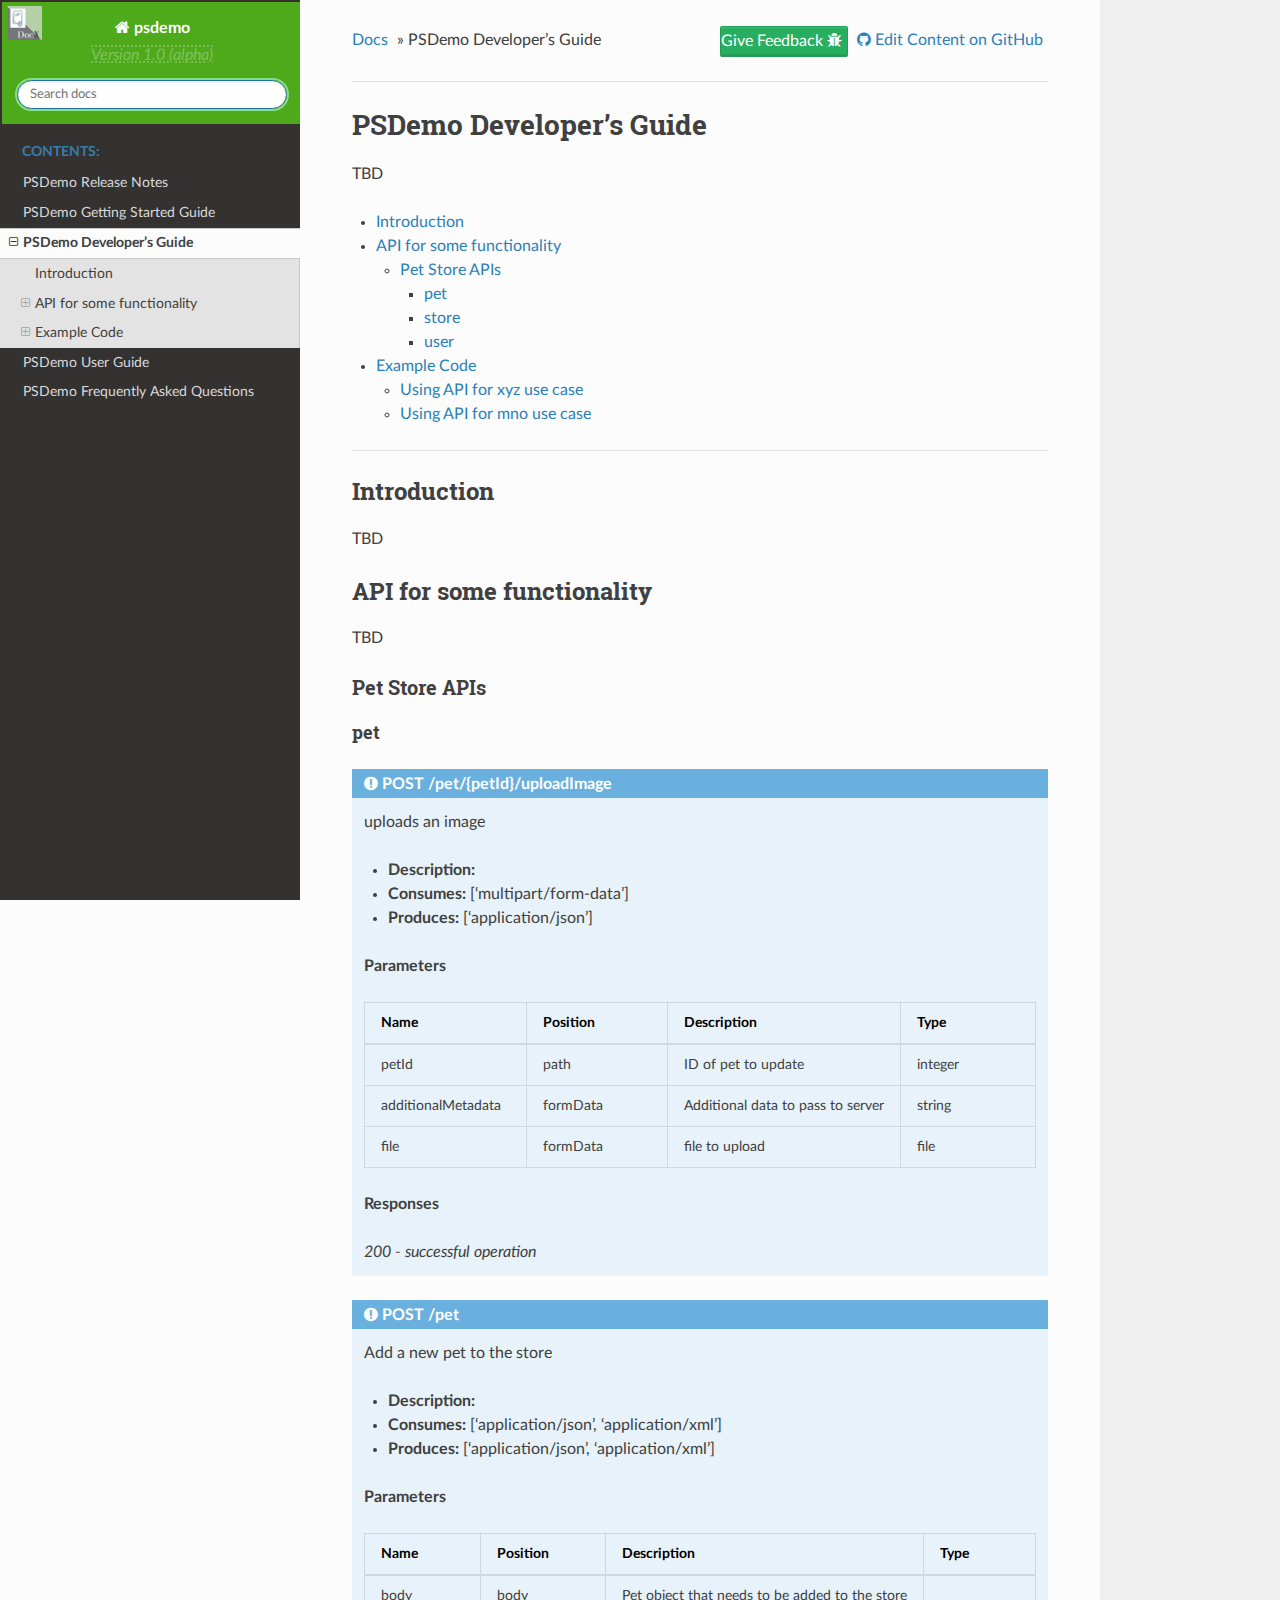
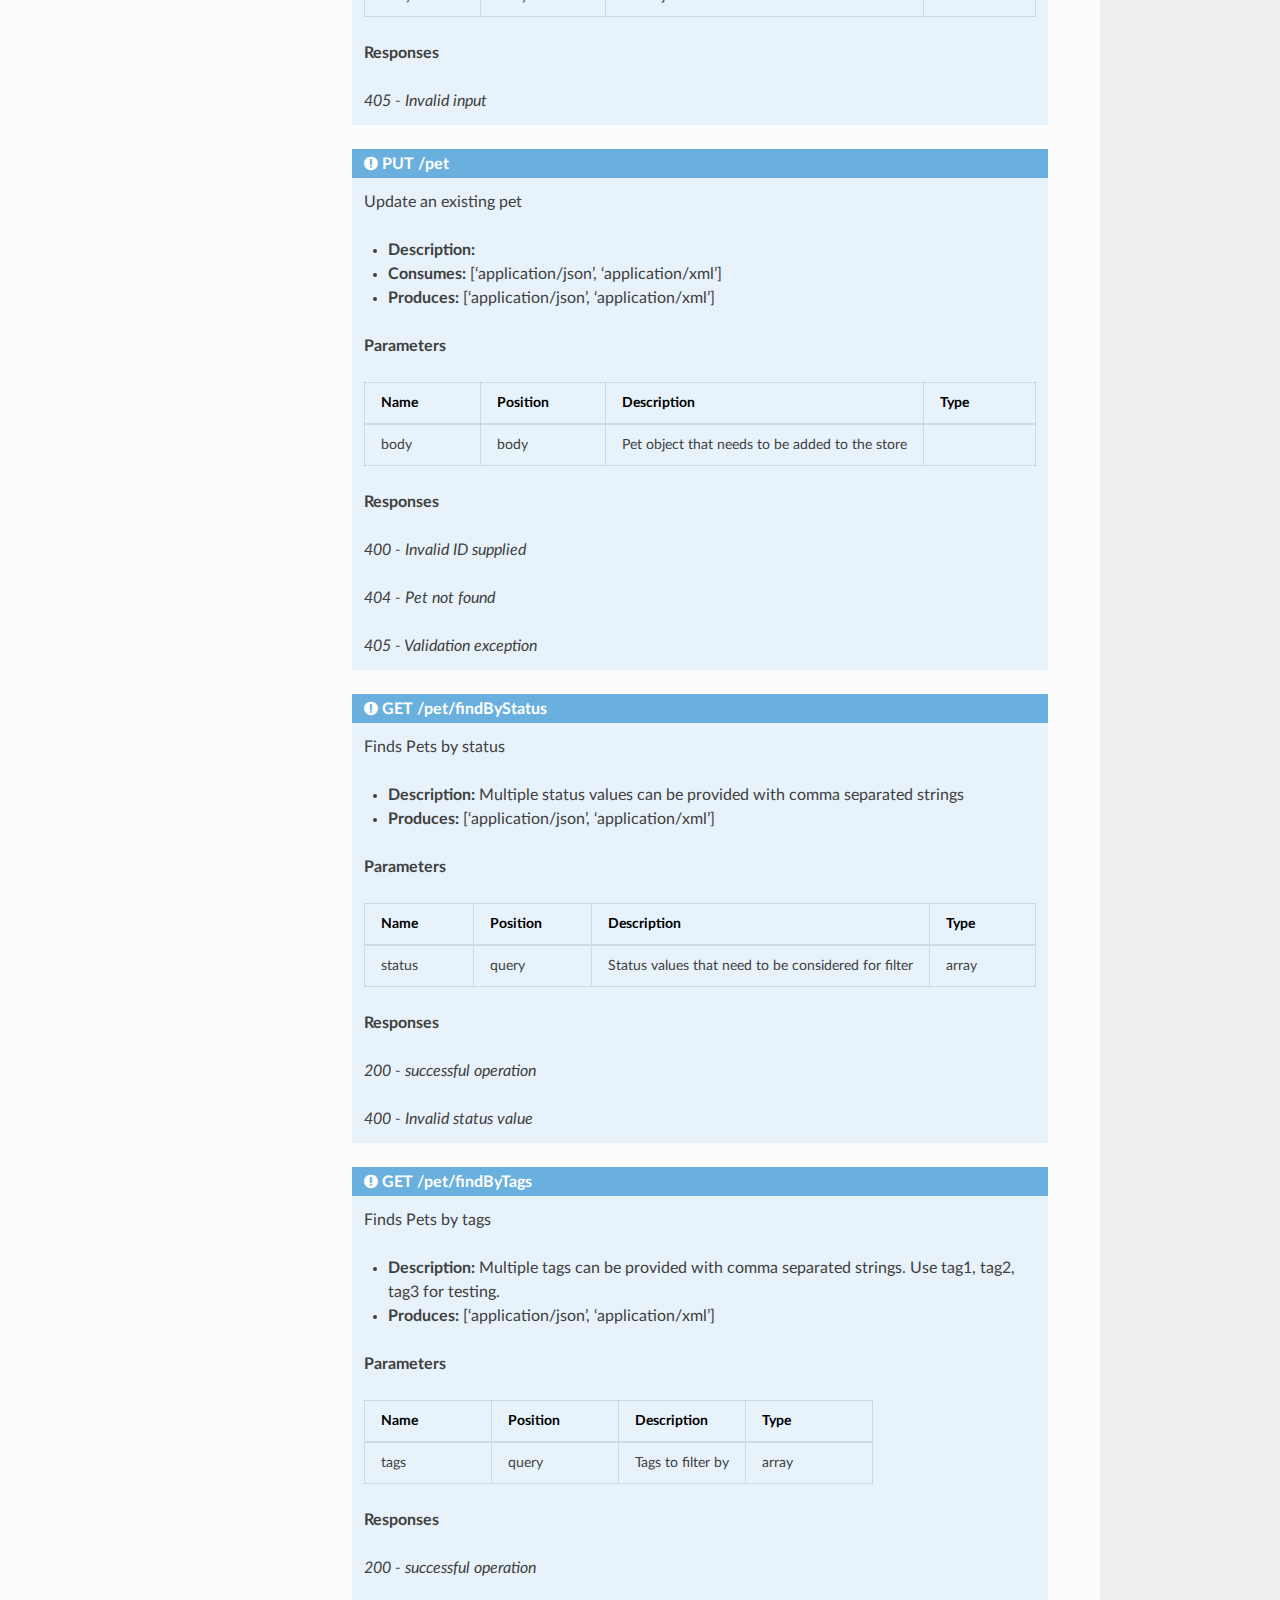
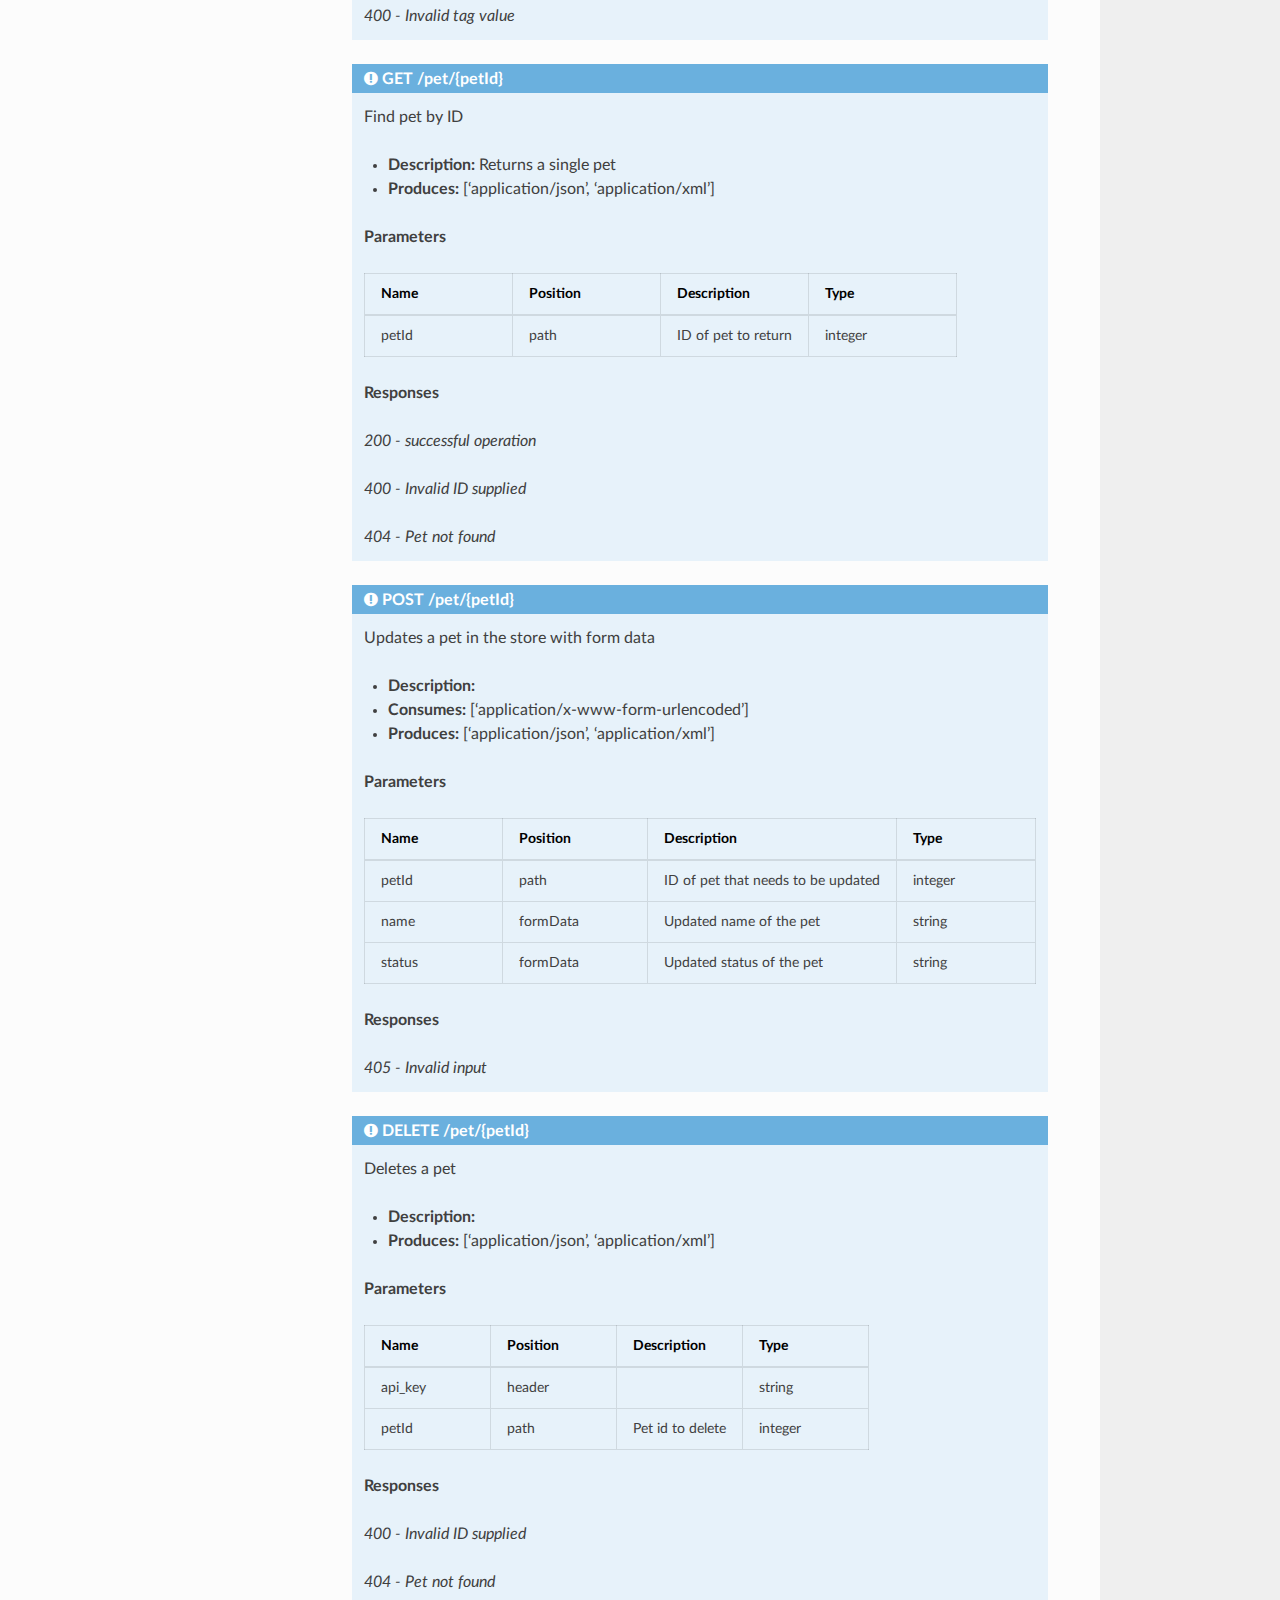
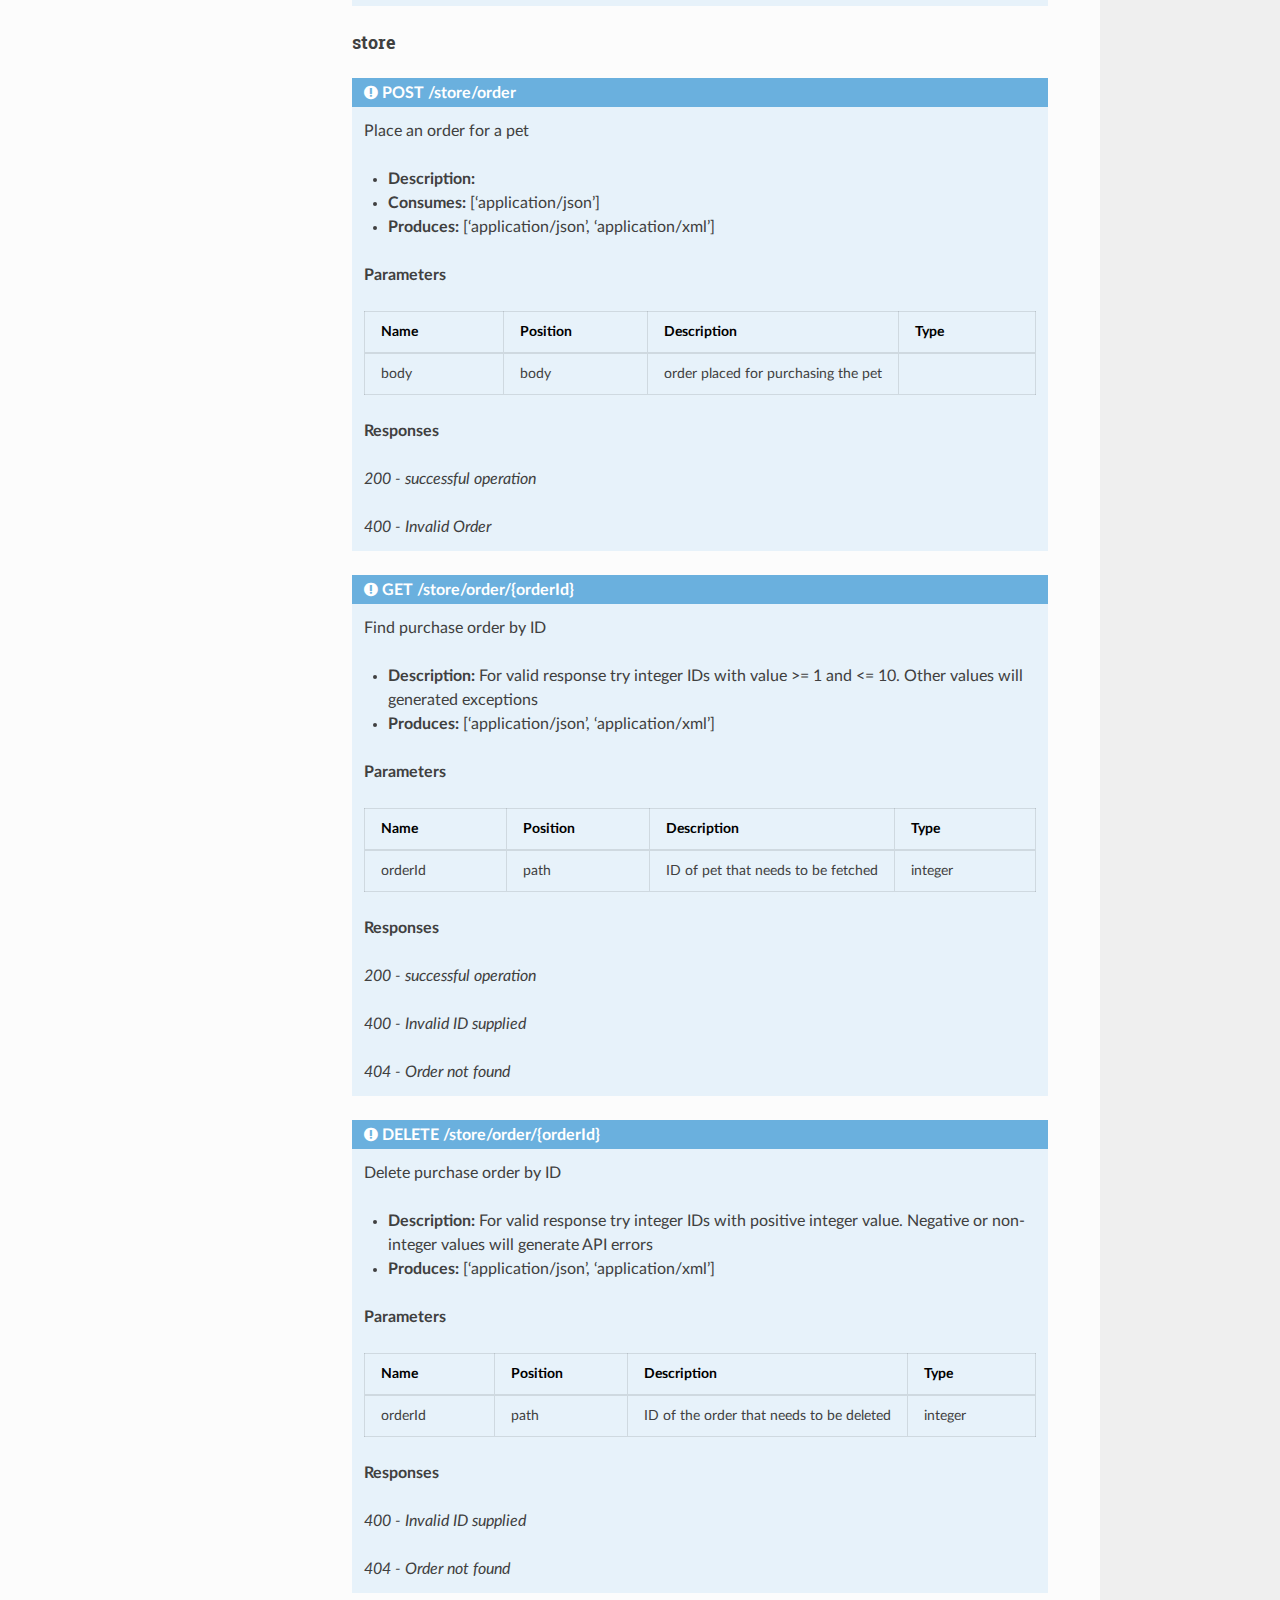
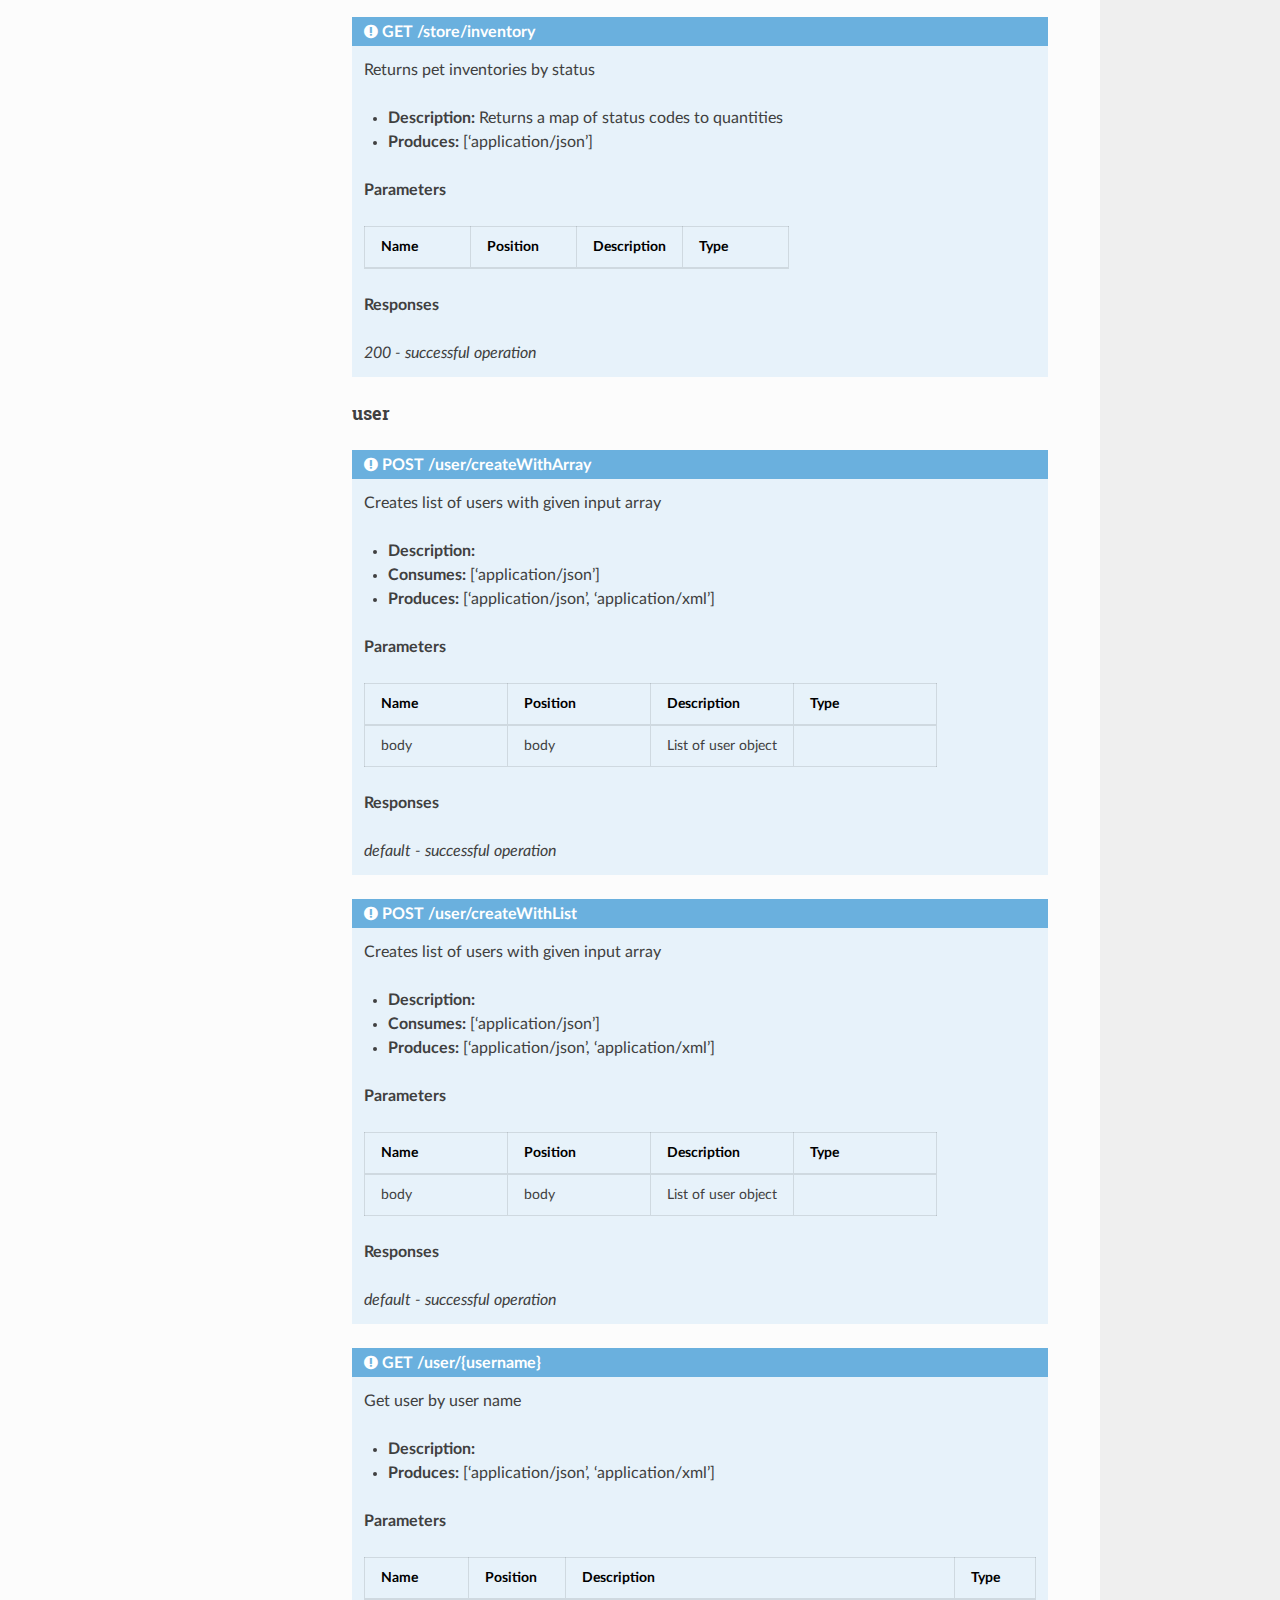
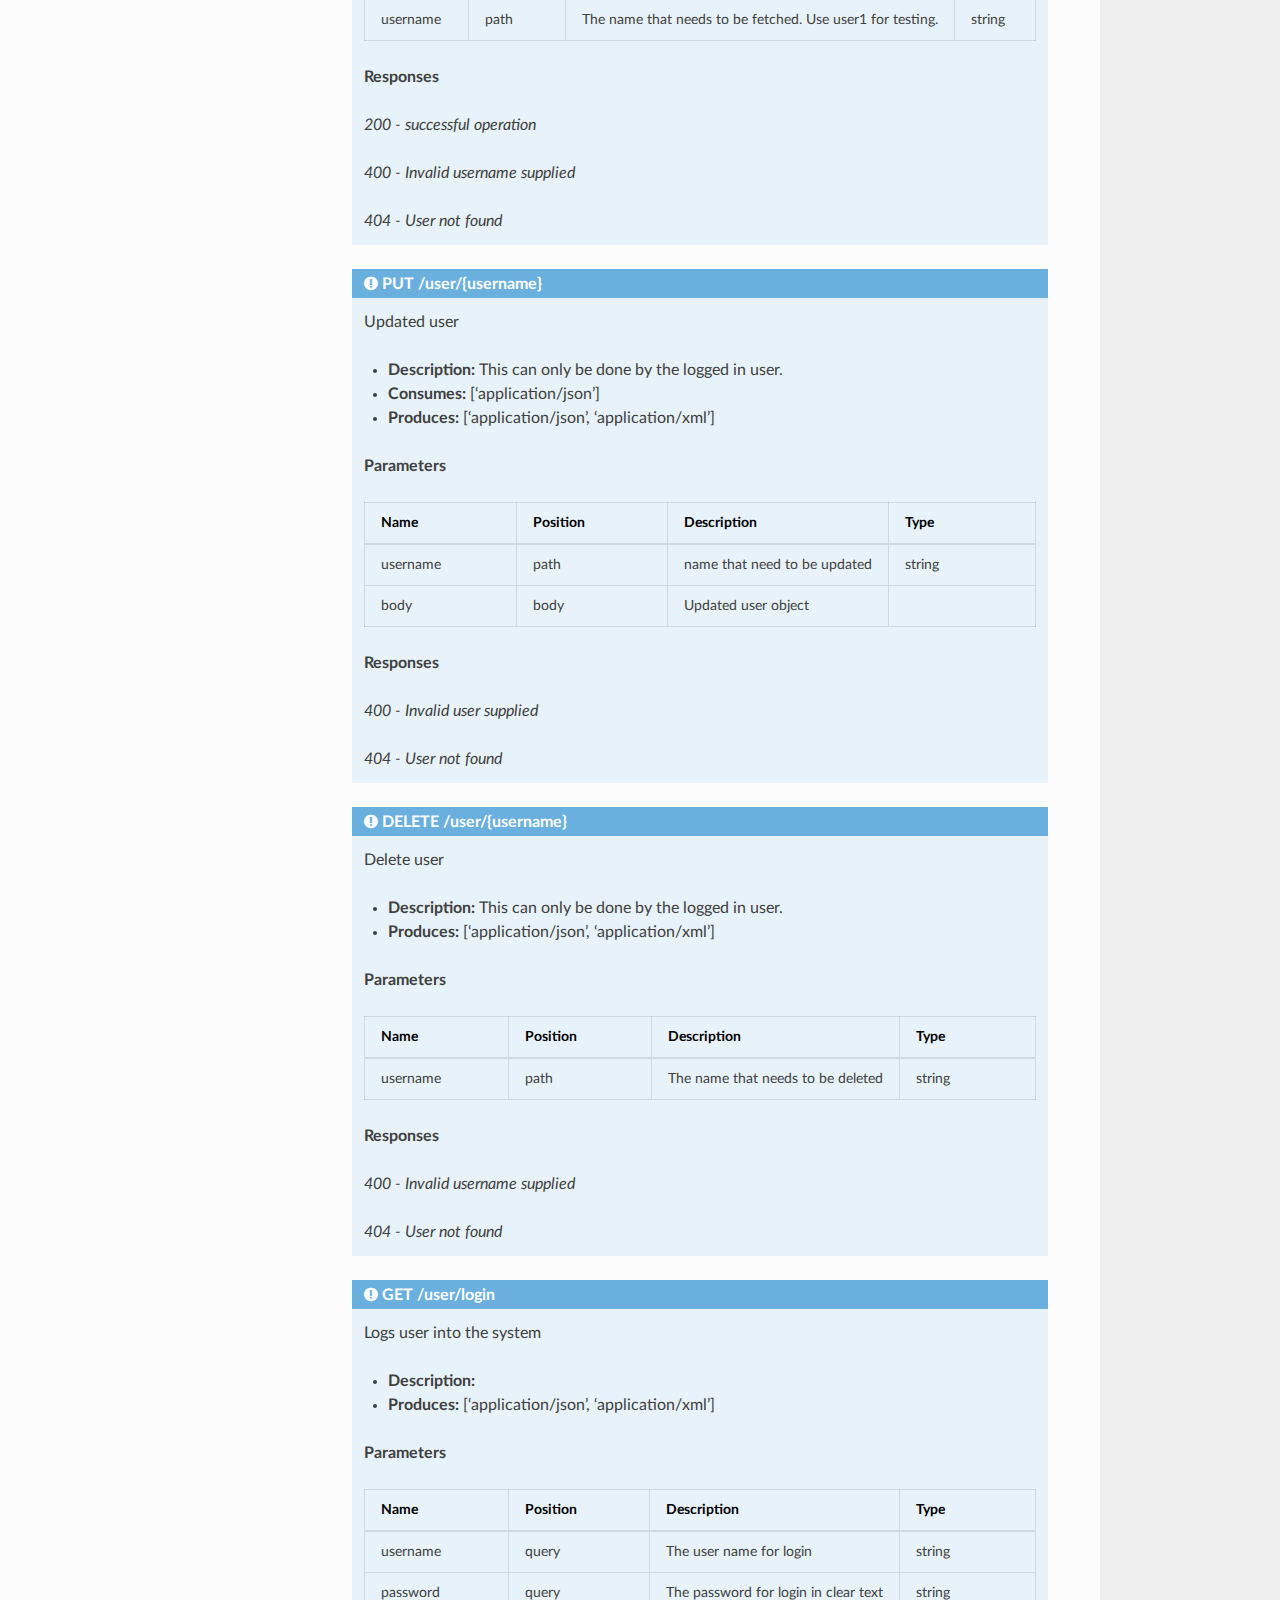
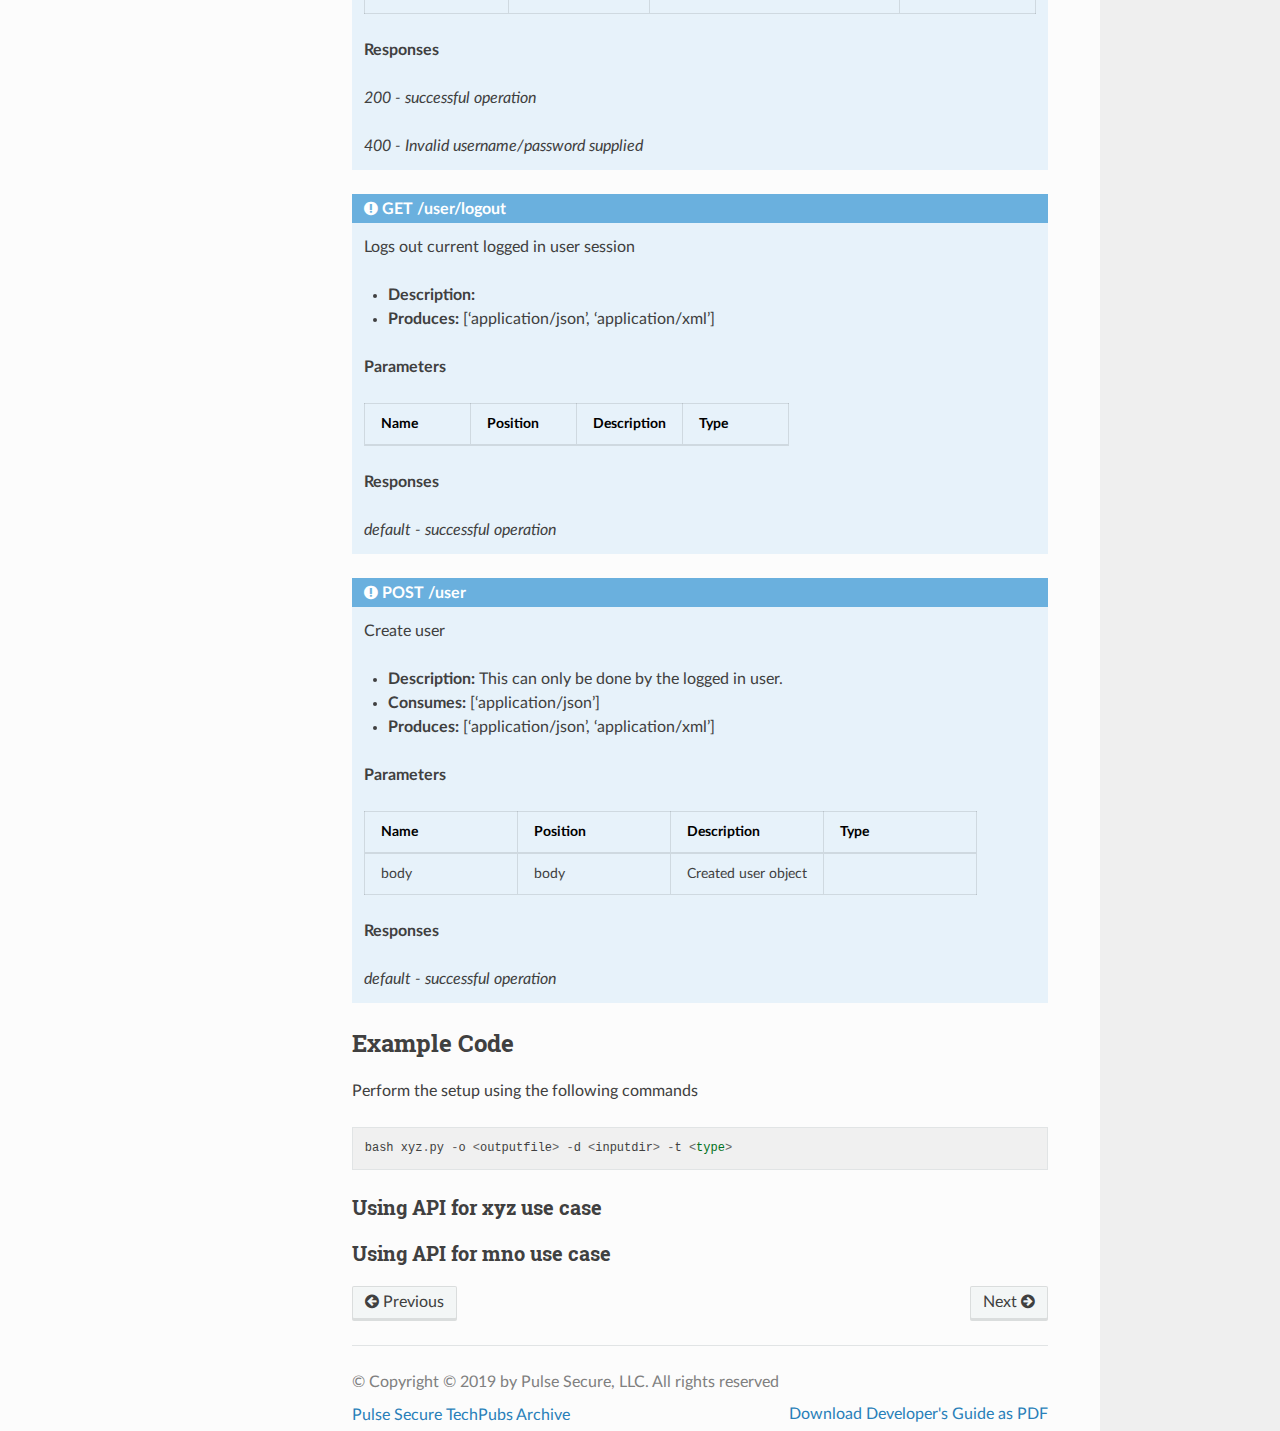
==== dev-guide.html @ 504070ee "Deploy shaloo/psdemo to github.com/shaloo/psdemo.git:gh-pages" ====
<!DOCTYPE html>
<!--[if IE 8]><html class="no-js lt-ie9" lang="en" > <![endif]-->
<!--[if gt IE 8]><!--> <html class="no-js" lang="en" > <!--<![endif]-->
<head>
  <meta charset="utf-8">
  
  <meta name="viewport" content="width=device-width, initial-scale=1.0">
  
  <title>PSDemo Developer’s Guide &mdash; psdemo (alpha) documentation</title>
  

  
  
  
  

  
  <script type="text/javascript" src="_static/js/modernizr.min.js"></script>
  
    
      <script type="text/javascript" id="documentation_options" data-url_root="./" src="_static/documentation_options.js"></script>
        <script type="text/javascript" src="_static/jquery.js"></script>
        <script type="text/javascript" src="_static/underscore.js"></script>
        <script type="text/javascript" src="_static/doctools.js"></script>
        <script type="text/javascript" src="_static/language_data.js"></script>
    
    <script type="text/javascript" src="_static/js/theme.js"></script>

    

  
  <link rel="stylesheet" href="_static/css/theme.css" type="text/css" />
  <link rel="stylesheet" href="_static/pygments.css" type="text/css" />
  <link rel="stylesheet" href="_static/theme_overrides.css" type="text/css" />
    <link rel="index" title="Index" href="genindex.html" />
    <link rel="search" title="Search" href="search.html" />
    <link rel="next" title="PSDemo User Guide" href="user-guide.html" />
    <link rel="prev" title="PSDemo Getting Started Guide" href="get-started.html" /> 
</head>

<body class="wy-body-for-nav">

   
  <div class="wy-grid-for-nav">
    
    <nav data-toggle="wy-nav-shift" class="wy-nav-side">
      <div class="wy-side-scroll">
        <div class="wy-side-nav-search" >
          

          
            <a href="index.html" class="icon icon-home"> psdemo
          

          
          </a>

          
            
            
              <div class="version">
                Version 1.0 (alpha)
              </div>
            
          

          
<div role="search">
  <form id="rtd-search-form" class="wy-form" action="search.html" method="get">
    <input type="text" name="q" placeholder="Search docs" />
    <input type="hidden" name="check_keywords" value="yes" />
    <input type="hidden" name="area" value="default" />
  </form>
</div>

          
        </div>

        <div class="wy-menu wy-menu-vertical" data-spy="affix" role="navigation" aria-label="main navigation">
          
            
            
              
            
            
              <p class="caption"><span class="caption-text">Contents:</span></p>
<ul class="current">
<li class="toctree-l1"><a class="reference internal" href="relnotes.html">PSDemo Release Notes</a></li>
<li class="toctree-l1"><a class="reference internal" href="get-started.html">PSDemo Getting Started Guide</a></li>
<li class="toctree-l1 current"><a class="current reference internal" href="#">PSDemo Developer’s Guide</a><ul>
<li class="toctree-l2"><a class="reference internal" href="#introduction">Introduction</a></li>
<li class="toctree-l2"><a class="reference internal" href="#api-for-some-functionality">API for some functionality</a><ul>
<li class="toctree-l3"><a class="reference internal" href="#pet-store-apis">Pet Store APIs</a><ul>
<li class="toctree-l4"><a class="reference internal" href="#pet">pet</a></li>
<li class="toctree-l4"><a class="reference internal" href="#store">store</a></li>
<li class="toctree-l4"><a class="reference internal" href="#user">user</a></li>
</ul>
</li>
</ul>
</li>
<li class="toctree-l2"><a class="reference internal" href="#example-code">Example Code</a><ul>
<li class="toctree-l3"><a class="reference internal" href="#using-api-for-xyz-use-case">Using API for xyz use case</a></li>
<li class="toctree-l3"><a class="reference internal" href="#using-api-for-mno-use-case">Using API for mno use case</a></li>
</ul>
</li>
</ul>
</li>
<li class="toctree-l1"><a class="reference internal" href="user-guide.html">PSDemo User Guide</a></li>
<li class="toctree-l1"><a class="reference internal" href="faq.html">PSDemo Frequently Asked Questions</a></li>
</ul>

            
          
        </div>
      </div>
    </nav>

    <section data-toggle="wy-nav-shift" class="wy-nav-content-wrap">

      
      <nav class="wy-nav-top" aria-label="top navigation">
        
          <i data-toggle="wy-nav-top" class="fa fa-bars"></i>
          <a href="index.html">psdemo</a>
        
      </nav>


      <div class="wy-nav-content">
        
        <div class="rst-content">
        
          















<div role="navigation" aria-label="breadcrumbs navigation">

  <ul class="wy-breadcrumbs">
    
      <li><a href="index.html">Docs</a> &raquo;</li>
        
      <li>PSDemo Developer’s Guide</li>
    
    
      <li class="wy-breadcrumbs-aside">
        
            
                 <a href="https://github.com/shaloo/psdemo/issues/new?title=Feedback%20on%20PSDemo Developer’s Guide&body=**Page:**%20dev-guide.html%0A%0A**Feedback:**" class="btn btn-sm btn-dark"> Give Feedback <span class="fa fa-bug"></span></a> 
            
            
                  <a href="https://github.com/shaloo/psdemo/tree/master/docs/source/dev-guide.rst"dev-guide.rst" class="fa fa-github"> Edit Content on GitHub</a>
            
        
        
      <li class="wy-breadcrumbs-aside">
        
            
        
      </li>
    
      </li>

  </ul>

  
  <hr/>
</div>
          <div role="main" class="document" itemscope="itemscope" itemtype="http://schema.org/Article">
           <div itemprop="articleBody">
            
  <div class="section" id="product-name-developer-s-guide">
<span id="doc-dev-guide"></span><h1>PSDemo Developer’s Guide<a class="headerlink" href="#product-name-developer-s-guide" title="Permalink to this headline">¶</a></h1>
<p>TBD</p>
<div class="contents local topic" id="contents">
<ul class="simple">
<li><a class="reference internal" href="#introduction" id="id1">Introduction</a></li>
<li><a class="reference internal" href="#api-for-some-functionality" id="id2">API for some functionality</a><ul>
<li><a class="reference internal" href="#pet-store-apis" id="id3">Pet Store APIs</a><ul>
<li><a class="reference internal" href="#pet" id="id4">pet</a></li>
<li><a class="reference internal" href="#store" id="id5">store</a></li>
<li><a class="reference internal" href="#user" id="id6">user</a></li>
</ul>
</li>
</ul>
</li>
<li><a class="reference internal" href="#example-code" id="id7">Example Code</a><ul>
<li><a class="reference internal" href="#using-api-for-xyz-use-case" id="id8">Using API for xyz use case</a></li>
<li><a class="reference internal" href="#using-api-for-mno-use-case" id="id9">Using API for mno use case</a></li>
</ul>
</li>
</ul>
</div>
<hr class="docutils" />
<div class="section" id="introduction">
<h2><a class="toc-backref" href="#id1">Introduction</a><a class="headerlink" href="#introduction" title="Permalink to this headline">¶</a></h2>
<p>TBD</p>
</div>
<div class="section" id="api-for-some-functionality">
<h2><a class="toc-backref" href="#id2">API for some functionality</a><a class="headerlink" href="#api-for-some-functionality" title="Permalink to this headline">¶</a></h2>
<p>TBD</p>
<div class="section" id="pet-store-apis">
<h3><a class="toc-backref" href="#id3">Pet Store APIs</a><a class="headerlink" href="#pet-store-apis" title="Permalink to this headline">¶</a></h3>
<div class="section" id="pet">
<h4><a class="toc-backref" href="#id4">pet</a><a class="headerlink" href="#pet" title="Permalink to this headline">¶</a></h4>
<div class="admonition">
<p class="first admonition-title">POST /pet/{petId}/uploadImage</p>
<p>uploads an image<ul class="simple">
<li><strong>Description: 
</strong></li>
<li><strong>Consumes: 
</strong>[‘multipart/form-data’]</li>
<li><strong>Produces: 
</strong>[‘application/json’]</li>
</ul>
</p>
<p><strong>Parameters</strong></p>
<table border="1" class="docutils">
<colgroup>
<col width="25%" />
<col width="25%" />
<col width="25%" />
<col width="25%" />
</colgroup>
<thead valign="bottom">
<tr class="row-odd"><th class="head">Name</th>
<th class="head">Position</th>
<th class="head">Description</th>
<th class="head">Type</th>
</tr>
</thead>
<tbody valign="top">
<tr class="row-even"><td>petId</td>
<td>path</td>
<td>ID of pet to update</td>
<td>integer</td>
</tr>
<tr class="row-odd"><td>additionalMetadata</td>
<td>formData</td>
<td>Additional data to pass to server</td>
<td>string</td>
</tr>
<tr class="row-even"><td>file</td>
<td>formData</td>
<td>file to upload</td>
<td>file</td>
</tr>
</tbody>
</table>
<p><strong>Responses</strong></p>
<p class="last"><em>200 - successful operation</em></p>
</div>
<div class="admonition">
<p class="first admonition-title">POST /pet</p>
<p>Add a new pet to the store<ul class="simple">
<li><strong>Description: 
</strong></li>
<li><strong>Consumes: 
</strong>[‘application/json’, ‘application/xml’]</li>
<li><strong>Produces: 
</strong>[‘application/json’, ‘application/xml’]</li>
</ul>
</p>
<p><strong>Parameters</strong></p>
<table border="1" class="docutils">
<colgroup>
<col width="25%" />
<col width="25%" />
<col width="25%" />
<col width="25%" />
</colgroup>
<thead valign="bottom">
<tr class="row-odd"><th class="head">Name</th>
<th class="head">Position</th>
<th class="head">Description</th>
<th class="head">Type</th>
</tr>
</thead>
<tbody valign="top">
<tr class="row-even"><td>body</td>
<td>body</td>
<td>Pet object that needs to be added to the store</td>
<td></td>
</tr>
</tbody>
</table>
<p><strong>Responses</strong></p>
<p class="last"><em>405 - Invalid input</em></p>
</div>
<div class="admonition">
<p class="first admonition-title">PUT /pet</p>
<p>Update an existing pet<ul class="simple">
<li><strong>Description: 
</strong></li>
<li><strong>Consumes: 
</strong>[‘application/json’, ‘application/xml’]</li>
<li><strong>Produces: 
</strong>[‘application/json’, ‘application/xml’]</li>
</ul>
</p>
<p><strong>Parameters</strong></p>
<table border="1" class="docutils">
<colgroup>
<col width="25%" />
<col width="25%" />
<col width="25%" />
<col width="25%" />
</colgroup>
<thead valign="bottom">
<tr class="row-odd"><th class="head">Name</th>
<th class="head">Position</th>
<th class="head">Description</th>
<th class="head">Type</th>
</tr>
</thead>
<tbody valign="top">
<tr class="row-even"><td>body</td>
<td>body</td>
<td>Pet object that needs to be added to the store</td>
<td></td>
</tr>
</tbody>
</table>
<p><strong>Responses</strong></p>
<p><em>400 - Invalid ID supplied</em></p>
<p><em>404 - Pet not found</em></p>
<p class="last"><em>405 - Validation exception</em></p>
</div>
<div class="admonition">
<p class="first admonition-title">GET /pet/findByStatus</p>
<p>Finds Pets by status<ul class="simple">
<li><strong>Description: 
</strong>Multiple status values can be provided with comma separated strings</li>
<li><strong>Produces: 
</strong>[‘application/json’, ‘application/xml’]</li>
</ul>
</p>
<p><strong>Parameters</strong></p>
<table border="1" class="docutils">
<colgroup>
<col width="25%" />
<col width="25%" />
<col width="25%" />
<col width="25%" />
</colgroup>
<thead valign="bottom">
<tr class="row-odd"><th class="head">Name</th>
<th class="head">Position</th>
<th class="head">Description</th>
<th class="head">Type</th>
</tr>
</thead>
<tbody valign="top">
<tr class="row-even"><td>status</td>
<td>query</td>
<td>Status values that need to be considered for filter</td>
<td>array</td>
</tr>
</tbody>
</table>
<p><strong>Responses</strong></p>
<p><em>200 - successful operation</em></p>
<p class="last"><em>400 - Invalid status value</em></p>
</div>
<div class="admonition">
<p class="first admonition-title">GET /pet/findByTags</p>
<p>Finds Pets by tags<ul class="simple">
<li><strong>Description: 
</strong>Multiple tags can be provided with comma separated strings. Use tag1, tag2, tag3 for testing.</li>
<li><strong>Produces: 
</strong>[‘application/json’, ‘application/xml’]</li>
</ul>
</p>
<p><strong>Parameters</strong></p>
<table border="1" class="docutils">
<colgroup>
<col width="25%" />
<col width="25%" />
<col width="25%" />
<col width="25%" />
</colgroup>
<thead valign="bottom">
<tr class="row-odd"><th class="head">Name</th>
<th class="head">Position</th>
<th class="head">Description</th>
<th class="head">Type</th>
</tr>
</thead>
<tbody valign="top">
<tr class="row-even"><td>tags</td>
<td>query</td>
<td>Tags to filter by</td>
<td>array</td>
</tr>
</tbody>
</table>
<p><strong>Responses</strong></p>
<p><em>200 - successful operation</em></p>
<p class="last"><em>400 - Invalid tag value</em></p>
</div>
<div class="admonition">
<p class="first admonition-title">GET /pet/{petId}</p>
<p>Find pet by ID<ul class="simple">
<li><strong>Description: 
</strong>Returns a single pet</li>
<li><strong>Produces: 
</strong>[‘application/json’, ‘application/xml’]</li>
</ul>
</p>
<p><strong>Parameters</strong></p>
<table border="1" class="docutils">
<colgroup>
<col width="25%" />
<col width="25%" />
<col width="25%" />
<col width="25%" />
</colgroup>
<thead valign="bottom">
<tr class="row-odd"><th class="head">Name</th>
<th class="head">Position</th>
<th class="head">Description</th>
<th class="head">Type</th>
</tr>
</thead>
<tbody valign="top">
<tr class="row-even"><td>petId</td>
<td>path</td>
<td>ID of pet to return</td>
<td>integer</td>
</tr>
</tbody>
</table>
<p><strong>Responses</strong></p>
<p><em>200 - successful operation</em></p>
<p><em>400 - Invalid ID supplied</em></p>
<p class="last"><em>404 - Pet not found</em></p>
</div>
<div class="admonition">
<p class="first admonition-title">POST /pet/{petId}</p>
<p>Updates a pet in the store with form data<ul class="simple">
<li><strong>Description: 
</strong></li>
<li><strong>Consumes: 
</strong>[‘application/x-www-form-urlencoded’]</li>
<li><strong>Produces: 
</strong>[‘application/json’, ‘application/xml’]</li>
</ul>
</p>
<p><strong>Parameters</strong></p>
<table border="1" class="docutils">
<colgroup>
<col width="25%" />
<col width="25%" />
<col width="25%" />
<col width="25%" />
</colgroup>
<thead valign="bottom">
<tr class="row-odd"><th class="head">Name</th>
<th class="head">Position</th>
<th class="head">Description</th>
<th class="head">Type</th>
</tr>
</thead>
<tbody valign="top">
<tr class="row-even"><td>petId</td>
<td>path</td>
<td>ID of pet that needs to be updated</td>
<td>integer</td>
</tr>
<tr class="row-odd"><td>name</td>
<td>formData</td>
<td>Updated name of the pet</td>
<td>string</td>
</tr>
<tr class="row-even"><td>status</td>
<td>formData</td>
<td>Updated status of the pet</td>
<td>string</td>
</tr>
</tbody>
</table>
<p><strong>Responses</strong></p>
<p class="last"><em>405 - Invalid input</em></p>
</div>
<div class="admonition">
<p class="first admonition-title">DELETE /pet/{petId}</p>
<p>Deletes a pet<ul class="simple">
<li><strong>Description: 
</strong></li>
<li><strong>Produces: 
</strong>[‘application/json’, ‘application/xml’]</li>
</ul>
</p>
<p><strong>Parameters</strong></p>
<table border="1" class="docutils">
<colgroup>
<col width="25%" />
<col width="25%" />
<col width="25%" />
<col width="25%" />
</colgroup>
<thead valign="bottom">
<tr class="row-odd"><th class="head">Name</th>
<th class="head">Position</th>
<th class="head">Description</th>
<th class="head">Type</th>
</tr>
</thead>
<tbody valign="top">
<tr class="row-even"><td>api_key</td>
<td>header</td>
<td></td>
<td>string</td>
</tr>
<tr class="row-odd"><td>petId</td>
<td>path</td>
<td>Pet id to delete</td>
<td>integer</td>
</tr>
</tbody>
</table>
<p><strong>Responses</strong></p>
<p><em>400 - Invalid ID supplied</em></p>
<p class="last"><em>404 - Pet not found</em></p>
</div>
</div>
<div class="section" id="store">
<h4><a class="toc-backref" href="#id5">store</a><a class="headerlink" href="#store" title="Permalink to this headline">¶</a></h4>
<div class="admonition">
<p class="first admonition-title">POST /store/order</p>
<p>Place an order for a pet<ul class="simple">
<li><strong>Description: 
</strong></li>
<li><strong>Consumes: 
</strong>[‘application/json’]</li>
<li><strong>Produces: 
</strong>[‘application/json’, ‘application/xml’]</li>
</ul>
</p>
<p><strong>Parameters</strong></p>
<table border="1" class="docutils">
<colgroup>
<col width="25%" />
<col width="25%" />
<col width="25%" />
<col width="25%" />
</colgroup>
<thead valign="bottom">
<tr class="row-odd"><th class="head">Name</th>
<th class="head">Position</th>
<th class="head">Description</th>
<th class="head">Type</th>
</tr>
</thead>
<tbody valign="top">
<tr class="row-even"><td>body</td>
<td>body</td>
<td>order placed for purchasing the pet</td>
<td></td>
</tr>
</tbody>
</table>
<p><strong>Responses</strong></p>
<p><em>200 - successful operation</em></p>
<p class="last"><em>400 - Invalid Order</em></p>
</div>
<div class="admonition">
<p class="first admonition-title">GET /store/order/{orderId}</p>
<p>Find purchase order by ID<ul class="simple">
<li><strong>Description: 
</strong>For valid response try integer IDs with value &gt;= 1 and &lt;= 10. Other values will generated exceptions</li>
<li><strong>Produces: 
</strong>[‘application/json’, ‘application/xml’]</li>
</ul>
</p>
<p><strong>Parameters</strong></p>
<table border="1" class="docutils">
<colgroup>
<col width="25%" />
<col width="25%" />
<col width="25%" />
<col width="25%" />
</colgroup>
<thead valign="bottom">
<tr class="row-odd"><th class="head">Name</th>
<th class="head">Position</th>
<th class="head">Description</th>
<th class="head">Type</th>
</tr>
</thead>
<tbody valign="top">
<tr class="row-even"><td>orderId</td>
<td>path</td>
<td>ID of pet that needs to be fetched</td>
<td>integer</td>
</tr>
</tbody>
</table>
<p><strong>Responses</strong></p>
<p><em>200 - successful operation</em></p>
<p><em>400 - Invalid ID supplied</em></p>
<p class="last"><em>404 - Order not found</em></p>
</div>
<div class="admonition">
<p class="first admonition-title">DELETE /store/order/{orderId}</p>
<p>Delete purchase order by ID<ul class="simple">
<li><strong>Description: 
</strong>For valid response try integer IDs with positive integer value. Negative or non-integer values will generate API errors</li>
<li><strong>Produces: 
</strong>[‘application/json’, ‘application/xml’]</li>
</ul>
</p>
<p><strong>Parameters</strong></p>
<table border="1" class="docutils">
<colgroup>
<col width="25%" />
<col width="25%" />
<col width="25%" />
<col width="25%" />
</colgroup>
<thead valign="bottom">
<tr class="row-odd"><th class="head">Name</th>
<th class="head">Position</th>
<th class="head">Description</th>
<th class="head">Type</th>
</tr>
</thead>
<tbody valign="top">
<tr class="row-even"><td>orderId</td>
<td>path</td>
<td>ID of the order that needs to be deleted</td>
<td>integer</td>
</tr>
</tbody>
</table>
<p><strong>Responses</strong></p>
<p><em>400 - Invalid ID supplied</em></p>
<p class="last"><em>404 - Order not found</em></p>
</div>
<div class="admonition">
<p class="first admonition-title">GET /store/inventory</p>
<p>Returns pet inventories by status<ul class="simple">
<li><strong>Description: 
</strong>Returns a map of status codes to quantities</li>
<li><strong>Produces: 
</strong>[‘application/json’]</li>
</ul>
</p>
<p><strong>Parameters</strong></p>
<table border="1" class="docutils">
<colgroup>
<col width="25%" />
<col width="25%" />
<col width="25%" />
<col width="25%" />
</colgroup>
<thead valign="bottom">
<tr class="row-odd"><th class="head">Name</th>
<th class="head">Position</th>
<th class="head">Description</th>
<th class="head">Type</th>
</tr>
</thead>
<tbody valign="top">
</tbody>
</table>
<p><strong>Responses</strong></p>
<p class="last"><em>200 - successful operation</em></p>
</div>
</div>
<div class="section" id="user">
<h4><a class="toc-backref" href="#id6">user</a><a class="headerlink" href="#user" title="Permalink to this headline">¶</a></h4>
<div class="admonition">
<p class="first admonition-title">POST /user/createWithArray</p>
<p>Creates list of users with given input array<ul class="simple">
<li><strong>Description: 
</strong></li>
<li><strong>Consumes: 
</strong>[‘application/json’]</li>
<li><strong>Produces: 
</strong>[‘application/json’, ‘application/xml’]</li>
</ul>
</p>
<p><strong>Parameters</strong></p>
<table border="1" class="docutils">
<colgroup>
<col width="25%" />
<col width="25%" />
<col width="25%" />
<col width="25%" />
</colgroup>
<thead valign="bottom">
<tr class="row-odd"><th class="head">Name</th>
<th class="head">Position</th>
<th class="head">Description</th>
<th class="head">Type</th>
</tr>
</thead>
<tbody valign="top">
<tr class="row-even"><td>body</td>
<td>body</td>
<td>List of user object</td>
<td></td>
</tr>
</tbody>
</table>
<p><strong>Responses</strong></p>
<p class="last"><em>default - successful operation</em></p>
</div>
<div class="admonition">
<p class="first admonition-title">POST /user/createWithList</p>
<p>Creates list of users with given input array<ul class="simple">
<li><strong>Description: 
</strong></li>
<li><strong>Consumes: 
</strong>[‘application/json’]</li>
<li><strong>Produces: 
</strong>[‘application/json’, ‘application/xml’]</li>
</ul>
</p>
<p><strong>Parameters</strong></p>
<table border="1" class="docutils">
<colgroup>
<col width="25%" />
<col width="25%" />
<col width="25%" />
<col width="25%" />
</colgroup>
<thead valign="bottom">
<tr class="row-odd"><th class="head">Name</th>
<th class="head">Position</th>
<th class="head">Description</th>
<th class="head">Type</th>
</tr>
</thead>
<tbody valign="top">
<tr class="row-even"><td>body</td>
<td>body</td>
<td>List of user object</td>
<td></td>
</tr>
</tbody>
</table>
<p><strong>Responses</strong></p>
<p class="last"><em>default - successful operation</em></p>
</div>
<div class="admonition">
<p class="first admonition-title">GET /user/{username}</p>
<p>Get user by user name<ul class="simple">
<li><strong>Description: 
</strong></li>
<li><strong>Produces: 
</strong>[‘application/json’, ‘application/xml’]</li>
</ul>
</p>
<p><strong>Parameters</strong></p>
<table border="1" class="docutils">
<colgroup>
<col width="25%" />
<col width="25%" />
<col width="25%" />
<col width="25%" />
</colgroup>
<thead valign="bottom">
<tr class="row-odd"><th class="head">Name</th>
<th class="head">Position</th>
<th class="head">Description</th>
<th class="head">Type</th>
</tr>
</thead>
<tbody valign="top">
<tr class="row-even"><td>username</td>
<td>path</td>
<td>The name that needs to be fetched. Use user1 for testing. </td>
<td>string</td>
</tr>
</tbody>
</table>
<p><strong>Responses</strong></p>
<p><em>200 - successful operation</em></p>
<p><em>400 - Invalid username supplied</em></p>
<p class="last"><em>404 - User not found</em></p>
</div>
<div class="admonition">
<p class="first admonition-title">PUT /user/{username}</p>
<p>Updated user<ul class="simple">
<li><strong>Description: 
</strong>This can only be done by the logged in user.</li>
<li><strong>Consumes: 
</strong>[‘application/json’]</li>
<li><strong>Produces: 
</strong>[‘application/json’, ‘application/xml’]</li>
</ul>
</p>
<p><strong>Parameters</strong></p>
<table border="1" class="docutils">
<colgroup>
<col width="25%" />
<col width="25%" />
<col width="25%" />
<col width="25%" />
</colgroup>
<thead valign="bottom">
<tr class="row-odd"><th class="head">Name</th>
<th class="head">Position</th>
<th class="head">Description</th>
<th class="head">Type</th>
</tr>
</thead>
<tbody valign="top">
<tr class="row-even"><td>username</td>
<td>path</td>
<td>name that need to be updated</td>
<td>string</td>
</tr>
<tr class="row-odd"><td>body</td>
<td>body</td>
<td>Updated user object</td>
<td></td>
</tr>
</tbody>
</table>
<p><strong>Responses</strong></p>
<p><em>400 - Invalid user supplied</em></p>
<p class="last"><em>404 - User not found</em></p>
</div>
<div class="admonition">
<p class="first admonition-title">DELETE /user/{username}</p>
<p>Delete user<ul class="simple">
<li><strong>Description: 
</strong>This can only be done by the logged in user.</li>
<li><strong>Produces: 
</strong>[‘application/json’, ‘application/xml’]</li>
</ul>
</p>
<p><strong>Parameters</strong></p>
<table border="1" class="docutils">
<colgroup>
<col width="25%" />
<col width="25%" />
<col width="25%" />
<col width="25%" />
</colgroup>
<thead valign="bottom">
<tr class="row-odd"><th class="head">Name</th>
<th class="head">Position</th>
<th class="head">Description</th>
<th class="head">Type</th>
</tr>
</thead>
<tbody valign="top">
<tr class="row-even"><td>username</td>
<td>path</td>
<td>The name that needs to be deleted</td>
<td>string</td>
</tr>
</tbody>
</table>
<p><strong>Responses</strong></p>
<p><em>400 - Invalid username supplied</em></p>
<p class="last"><em>404 - User not found</em></p>
</div>
<div class="admonition">
<p class="first admonition-title">GET /user/login</p>
<p>Logs user into the system<ul class="simple">
<li><strong>Description: 
</strong></li>
<li><strong>Produces: 
</strong>[‘application/json’, ‘application/xml’]</li>
</ul>
</p>
<p><strong>Parameters</strong></p>
<table border="1" class="docutils">
<colgroup>
<col width="25%" />
<col width="25%" />
<col width="25%" />
<col width="25%" />
</colgroup>
<thead valign="bottom">
<tr class="row-odd"><th class="head">Name</th>
<th class="head">Position</th>
<th class="head">Description</th>
<th class="head">Type</th>
</tr>
</thead>
<tbody valign="top">
<tr class="row-even"><td>username</td>
<td>query</td>
<td>The user name for login</td>
<td>string</td>
</tr>
<tr class="row-odd"><td>password</td>
<td>query</td>
<td>The password for login in clear text</td>
<td>string</td>
</tr>
</tbody>
</table>
<p><strong>Responses</strong></p>
<p><em>200 - successful operation</em></p>
<p class="last"><em>400 - Invalid username/password supplied</em></p>
</div>
<div class="admonition">
<p class="first admonition-title">GET /user/logout</p>
<p>Logs out current logged in user session<ul class="simple">
<li><strong>Description: 
</strong></li>
<li><strong>Produces: 
</strong>[‘application/json’, ‘application/xml’]</li>
</ul>
</p>
<p><strong>Parameters</strong></p>
<table border="1" class="docutils">
<colgroup>
<col width="25%" />
<col width="25%" />
<col width="25%" />
<col width="25%" />
</colgroup>
<thead valign="bottom">
<tr class="row-odd"><th class="head">Name</th>
<th class="head">Position</th>
<th class="head">Description</th>
<th class="head">Type</th>
</tr>
</thead>
<tbody valign="top">
</tbody>
</table>
<p><strong>Responses</strong></p>
<p class="last"><em>default - successful operation</em></p>
</div>
<div class="admonition">
<p class="first admonition-title">POST /user</p>
<p>Create user<ul class="simple">
<li><strong>Description: 
</strong>This can only be done by the logged in user.</li>
<li><strong>Consumes: 
</strong>[‘application/json’]</li>
<li><strong>Produces: 
</strong>[‘application/json’, ‘application/xml’]</li>
</ul>
</p>
<p><strong>Parameters</strong></p>
<table border="1" class="docutils">
<colgroup>
<col width="25%" />
<col width="25%" />
<col width="25%" />
<col width="25%" />
</colgroup>
<thead valign="bottom">
<tr class="row-odd"><th class="head">Name</th>
<th class="head">Position</th>
<th class="head">Description</th>
<th class="head">Type</th>
</tr>
</thead>
<tbody valign="top">
<tr class="row-even"><td>body</td>
<td>body</td>
<td>Created user object</td>
<td></td>
</tr>
</tbody>
</table>
<p><strong>Responses</strong></p>
<p class="last"><em>default - successful operation</em></p>
</div>
</div>
</div>
</div>
<div class="section" id="example-code">
<h2><a class="toc-backref" href="#id7">Example Code</a><a class="headerlink" href="#example-code" title="Permalink to this headline">¶</a></h2>
<p>Perform the setup using the following commands</p>
<div class="highlight-default notranslate"><div class="highlight"><pre><span></span><span class="n">bash</span> <span class="n">xyz</span><span class="o">.</span><span class="n">py</span> <span class="o">-</span><span class="n">o</span> <span class="o">&lt;</span><span class="n">outputfile</span><span class="o">&gt;</span> <span class="o">-</span><span class="n">d</span> <span class="o">&lt;</span><span class="n">inputdir</span><span class="o">&gt;</span> <span class="o">-</span><span class="n">t</span> <span class="o">&lt;</span><span class="nb">type</span><span class="o">&gt;</span>
</pre></div>
</div>
<div class="section" id="using-api-for-xyz-use-case">
<h3><a class="toc-backref" href="#id8">Using API for xyz use case</a><a class="headerlink" href="#using-api-for-xyz-use-case" title="Permalink to this headline">¶</a></h3>
</div>
<div class="section" id="using-api-for-mno-use-case">
<h3><a class="toc-backref" href="#id9">Using API for mno use case</a><a class="headerlink" href="#using-api-for-mno-use-case" title="Permalink to this headline">¶</a></h3>
</div>
</div>
</div>


           </div>
           
          </div>
          <footer>
  
    <div class="rst-footer-buttons" role="navigation" aria-label="footer navigation">
      
        <a href="user-guide.html" class="btn btn-neutral float-right" title="PSDemo User Guide" accesskey="n" rel="next">Next <span class="fa fa-arrow-circle-right"></span></a>
      
      
        <a href="get-started.html" class="btn btn-neutral float-left" title="PSDemo Getting Started Guide" accesskey="p" rel="prev"><span class="fa fa-arrow-circle-left"></span> Previous</a>
      
    </div>
  

  <hr/>

  <div role="contentinfo">
    <p>
        &copy; Copyright © 2019 by Pulse Secure, LLC. All rights reserved

    </p>
  </div>
    <p>
    <ul>
    <a href="https://www-prev.pulsesecure.net/techpubs/" style="float:left;">Pulse Secure TechPubs Archive</a>
    </ul>
            
                  <a href="./dev-guide.pdf" class="fa" style="float:right;">Download Developer's Guide as PDF</a>
            
    </p>
     


</footer>

        </div>
      </div>

    </section>

  </div>
  


  <script type="text/javascript">
      jQuery(function () {
          SphinxRtdTheme.Navigation.enable(true);
      });
  </script>

  
  
    
   

</body>
</html>
---- _static/css/theme.css ----
/* sphinx_rtd_theme version 0.4.3 | MIT license */
/* Built 20190212 16:02 */
*{-webkit-box-sizing:border-box;-moz-box-sizing:border-box;box-sizing:border-box}article,aside,details,figcaption,figure,footer,header,hgroup,nav,section{display:block}audio,canvas,video{display:inline-block;*display:inline;*zoom:1}audio:not([controls]){display:none}[hidden]{display:none}*{-webkit-box-sizing:border-box;-moz-box-sizing:border-box;box-sizing:border-box}html{font-size:100%;-webkit-text-size-adjust:100%;-ms-text-size-adjust:100%}body{margin:0}a:hover,a:active{outline:0}abbr[title]{border-bottom:1px dotted}b,strong{font-weight:bold}blockquote{margin:0}dfn{font-style:italic}ins{background:#ff9;color:#000;text-decoration:none}mark{background:#ff0;color:#000;font-style:italic;font-weight:bold}pre,code,.rst-content tt,.rst-content code,kbd,samp{font-family:monospace,serif;_font-family:"courier new",monospace;font-size:1em}pre{white-space:pre}q{quotes:none}q:before,q:after{content:"";content:none}small{font-size:85%}sub,sup{font-size:75%;line-height:0;position:relative;vertical-align:baseline}sup{top:-0.5em}sub{bottom:-0.25em}ul,ol,dl{margin:0;padding:0;list-style:none;list-style-image:none}li{list-style:none}dd{margin:0}img{border:0;-ms-interpolation-mode:bicubic;vertical-align:middle;max-width:100%}svg:not(:root){overflow:hidden}figure{margin:0}form{margin:0}fieldset{border:0;margin:0;padding:0}label{cursor:pointer}legend{border:0;*margin-left:-7px;padding:0;white-space:normal}button,input,select,textarea{font-size:100%;margin:0;vertical-align:baseline;*vertical-align:middle}button,input{line-height:normal}button,input[type="button"],input[type="reset"],input[type="submit"]{cursor:pointer;-webkit-appearance:button;*overflow:visible}button[disabled],input[disabled]{cursor:default}input[type="checkbox"],input[type="radio"]{box-sizing:border-box;padding:0;*width:13px;*height:13px}input[type="search"]{-webkit-appearance:textfield;-moz-box-sizing:content-box;-webkit-box-sizing:content-box;box-sizing:content-box}input[type="search"]::-webkit-search-decoration,input[type="search"]::-webkit-search-cancel-button{-webkit-appearance:none}button::-moz-focus-inner,input::-moz-focus-inner{border:0;padding:0}textarea{overflow:auto;vertical-align:top;resize:vertical}table{border-collapse:collapse;border-spacing:0}td{vertical-align:top}.chromeframe{margin:.2em 0;background:#ccc;color:#000;padding:.2em 0}.ir{display:block;border:0;text-indent:-999em;overflow:hidden;background-color:transparent;background-repeat:no-repeat;text-align:left;direction:ltr;*line-height:0}.ir br{display:none}.hidden{display:none !important;visibility:hidden}.visuallyhidden{border:0;clip:rect(0 0 0 0);height:1px;margin:-1px;overflow:hidden;padding:0;position:absolute;width:1px}.visuallyhidden.focusable:active,.visuallyhidden.focusable:focus{clip:auto;height:auto;margin:0;overflow:visible;position:static;width:auto}.invisible{visibility:hidden}.relative{position:relative}big,small{font-size:100%}@media print{html,body,section{background:none !important}*{box-shadow:none !important;text-shadow:none !important;filter:none !important;-ms-filter:none !important}a,a:visited{text-decoration:underline}.ir a:after,a[href^="javascript:"]:after,a[href^="#"]:after{content:""}pre,blockquote{page-break-inside:avoid}thead{display:table-header-group}tr,img{page-break-inside:avoid}img{max-width:100% !important}@page{margin:.5cm}p,h2,.rst-content .toctree-wrapper p.caption,h3{orphans:3;widows:3}h2,.rst-content .toctree-wrapper p.caption,h3{page-break-after:avoid}}.fa:before,.wy-menu-vertical li span.toctree-expand:before,.wy-menu-vertical li.on a span.toctree-expand:before,.wy-menu-vertical li.current>a span.toctree-expand:before,.rst-content .admonition-title:before,.rst-content h1 .headerlink:before,.rst-content h2 .headerlink:before,.rst-content h3 .headerlink:before,.rst-content h4 .headerlink:before,.rst-content h5 .headerlink:before,.rst-content h6 .headerlink:before,.rst-content dl dt .headerlink:before,.rst-content p.caption .headerlink:before,.rst-content table>caption .headerlink:before,.rst-content .code-block-caption .headerlink:before,.rst-content tt.download span:first-child:before,.rst-content code.download span:first-child:before,.icon:before,.wy-dropdown .caret:before,.wy-inline-validate.wy-inline-validate-success .wy-input-context:before,.wy-inline-validate.wy-inline-validate-danger .wy-input-context:before,.wy-inline-validate.wy-inline-validate-warning .wy-input-context:before,.wy-inline-validate.wy-inline-validate-info .wy-input-context:before,.wy-alert,.rst-content .note,.rst-content .attention,.rst-content .caution,.rst-content .danger,.rst-content .error,.rst-content .hint,.rst-content .important,.rst-content .tip,.rst-content .warning,.rst-content .seealso,.rst-content .admonition-todo,.rst-content .admonition,.btn,input[type="text"],input[type="password"],input[type="email"],input[type="url"],input[type="date"],input[type="month"],input[type="time"],input[type="datetime"],input[type="datetime-local"],input[type="week"],input[type="number"],input[type="search"],input[type="tel"],input[type="color"],select,textarea,.wy-menu-vertical li.on a,.wy-menu-vertical li.current>a,.wy-side-nav-search>a,.wy-side-nav-search .wy-dropdown>a,.wy-nav-top a{-webkit-font-smoothing:antialiased}.clearfix{*zoom:1}.clearfix:before,.clearfix:after{display:table;content:""}.clearfix:after{clear:both}/*!
 *  Font Awesome 4.7.0 by @davegandy - http://fontawesome.io - @fontawesome
 *  License - http://fontawesome.io/license (Font: SIL OFL 1.1, CSS: MIT License)
 */@font-face{font-family:'FontAwesome';src:url("../fonts/fontawesome-webfont.eot?v=4.7.0");src:url("../fonts/fontawesome-webfont.eot?#iefix&v=4.7.0") format("embedded-opentype"),url("../fonts/fontawesome-webfont.woff2?v=4.7.0") format("woff2"),url("../fonts/fontawesome-webfont.woff?v=4.7.0") format("woff"),url("../fonts/fontawesome-webfont.ttf?v=4.7.0") format("truetype"),url("../fonts/fontawesome-webfont.svg?v=4.7.0#fontawesomeregular") format("svg");font-weight:normal;font-style:normal}.fa,.wy-menu-vertical li span.toctree-expand,.wy-menu-vertical li.on a span.toctree-expand,.wy-menu-vertical li.current>a span.toctree-expand,.rst-content .admonition-title,.rst-content h1 .headerlink,.rst-content h2 .headerlink,.rst-content h3 .headerlink,.rst-content h4 .headerlink,.rst-content h5 .headerlink,.rst-content h6 .headerlink,.rst-content dl dt .headerlink,.rst-content p.caption .headerlink,.rst-content table>caption .headerlink,.rst-content .code-block-caption .headerlink,.rst-content tt.download span:first-child,.rst-content code.download span:first-child,.icon{display:inline-block;font:normal normal normal 14px/1 FontAwesome;font-size:inherit;text-rendering:auto;-webkit-font-smoothing:antialiased;-moz-osx-font-smoothing:grayscale}.fa-lg{font-size:1.3333333333em;line-height:.75em;vertical-align:-15%}.fa-2x{font-size:2em}.fa-3x{font-size:3em}.fa-4x{font-size:4em}.fa-5x{font-size:5em}.fa-fw{width:1.2857142857em;text-align:center}.fa-ul{padding-left:0;margin-left:2.1428571429em;list-style-type:none}.fa-ul>li{position:relative}.fa-li{position:absolute;left:-2.1428571429em;width:2.1428571429em;top:.1428571429em;text-align:center}.fa-li.fa-lg{left:-1.8571428571em}.fa-border{padding:.2em .25em .15em;border:solid 0.08em #eee;border-radius:.1em}.fa-pull-left{float:left}.fa-pull-right{float:right}.fa.fa-pull-left,.wy-menu-vertical li span.fa-pull-left.toctree-expand,.wy-menu-vertical li.on a span.fa-pull-left.toctree-expand,.wy-menu-vertical li.current>a span.fa-pull-left.toctree-expand,.rst-content .fa-pull-left.admonition-title,.rst-content h1 .fa-pull-left.headerlink,.rst-content h2 .fa-pull-left.headerlink,.rst-content h3 .fa-pull-left.headerlink,.rst-content h4 .fa-pull-left.headerlink,.rst-content h5 .fa-pull-left.headerlink,.rst-content h6 .fa-pull-left.headerlink,.rst-content dl dt .fa-pull-left.headerlink,.rst-content p.caption .fa-pull-left.headerlink,.rst-content table>caption .fa-pull-left.headerlink,.rst-content .code-block-caption .fa-pull-left.headerlink,.rst-content tt.download span.fa-pull-left:first-child,.rst-content code.download span.fa-pull-left:first-child,.fa-pull-left.icon{margin-right:.3em}.fa.fa-pull-right,.wy-menu-vertical li span.fa-pull-right.toctree-expand,.wy-menu-vertical li.on a span.fa-pull-right.toctree-expand,.wy-menu-vertical li.current>a span.fa-pull-right.toctree-expand,.rst-content .fa-pull-right.admonition-title,.rst-content h1 .fa-pull-right.headerlink,.rst-content h2 .fa-pull-right.headerlink,.rst-content h3 .fa-pull-right.headerlink,.rst-content h4 .fa-pull-right.headerlink,.rst-content h5 .fa-pull-right.headerlink,.rst-content h6 .fa-pull-right.headerlink,.rst-content dl dt .fa-pull-right.headerlink,.rst-content p.caption .fa-pull-right.headerlink,.rst-content table>caption .fa-pull-right.headerlink,.rst-content .code-block-caption .fa-pull-right.headerlink,.rst-content tt.download span.fa-pull-right:first-child,.rst-content code.download span.fa-pull-right:first-child,.fa-pull-right.icon{margin-left:.3em}.pull-right{float:right}.pull-left{float:left}.fa.pull-left,.wy-menu-vertical li span.pull-left.toctree-expand,.wy-menu-vertical li.on a span.pull-left.toctree-expand,.wy-menu-vertical li.current>a span.pull-left.toctree-expand,.rst-content .pull-left.admonition-title,.rst-content h1 .pull-left.headerlink,.rst-content h2 .pull-left.headerlink,.rst-content h3 .pull-left.headerlink,.rst-content h4 .pull-left.headerlink,.rst-content h5 .pull-left.headerlink,.rst-content h6 .pull-left.headerlink,.rst-content dl dt .pull-left.headerlink,.rst-content p.caption .pull-left.headerlink,.rst-content table>caption .pull-left.headerlink,.rst-content .code-block-caption .pull-left.headerlink,.rst-content tt.download span.pull-left:first-child,.rst-content code.download span.pull-left:first-child,.pull-left.icon{margin-right:.3em}.fa.pull-right,.wy-menu-vertical li span.pull-right.toctree-expand,.wy-menu-vertical li.on a span.pull-right.toctree-expand,.wy-menu-vertical li.current>a span.pull-right.toctree-expand,.rst-content .pull-right.admonition-title,.rst-content h1 .pull-right.headerlink,.rst-content h2 .pull-right.headerlink,.rst-content h3 .pull-right.headerlink,.rst-content h4 .pull-right.headerlink,.rst-content h5 .pull-right.headerlink,.rst-content h6 .pull-right.headerlink,.rst-content dl dt .pull-right.headerlink,.rst-content p.caption .pull-right.headerlink,.rst-content table>caption .pull-right.headerlink,.rst-content .code-block-caption .pull-right.headerlink,.rst-content tt.download span.pull-right:first-child,.rst-content code.download span.pull-right:first-child,.pull-right.icon{margin-left:.3em}.fa-spin{-webkit-animation:fa-spin 2s infinite linear;animation:fa-spin 2s infinite linear}.fa-pulse{-webkit-animation:fa-spin 1s infinite steps(8);animation:fa-spin 1s infinite steps(8)}@-webkit-keyframes fa-spin{0%{-webkit-transform:rotate(0deg);transform:rotate(0deg)}100%{-webkit-transform:rotate(359deg);transform:rotate(359deg)}}@keyframes fa-spin{0%{-webkit-transform:rotate(0deg);transform:rotate(0deg)}100%{-webkit-transform:rotate(359deg);transform:rotate(359deg)}}.fa-rotate-90{-ms-filter:"progid:DXImageTransform.Microsoft.BasicImage(rotation=1)";-webkit-transform:rotate(90deg);-ms-transform:rotate(90deg);transform:rotate(90deg)}.fa-rotate-180{-ms-filter:"progid:DXImageTransform.Microsoft.BasicImage(rotation=2)";-webkit-transform:rotate(180deg);-ms-transform:rotate(180deg);transform:rotate(180deg)}.fa-rotate-270{-ms-filter:"progid:DXImageTransform.Microsoft.BasicImage(rotation=3)";-webkit-transform:rotate(270deg);-ms-transform:rotate(270deg);transform:rotate(270deg)}.fa-flip-horizontal{-ms-filter:"progid:DXImageTransform.Microsoft.BasicImage(rotation=0, mirror=1)";-webkit-transform:scale(-1, 1);-ms-transform:scale(-1, 1);transform:scale(-1, 1)}.fa-flip-vertical{-ms-filter:"progid:DXImageTransform.Microsoft.BasicImage(rotation=2, mirror=1)";-webkit-transform:scale(1, -1);-ms-transform:scale(1, -1);transform:scale(1, -1)}:root .fa-rotate-90,:root .fa-rotate-180,:root .fa-rotate-270,:root .fa-flip-horizontal,:root .fa-flip-vertical{filter:none}.fa-stack{position:relative;display:inline-block;width:2em;height:2em;line-height:2em;vertical-align:middle}.fa-stack-1x,.fa-stack-2x{position:absolute;left:0;width:100%;text-align:center}.fa-stack-1x{line-height:inherit}.fa-stack-2x{font-size:2em}.fa-inverse{color:#fff}.fa-glass:before{content:""}.fa-music:before{content:""}.fa-search:before,.icon-search:before{content:""}.fa-envelope-o:before{content:""}.fa-heart:before{content:""}.fa-star:before{content:""}.fa-star-o:before{content:""}.fa-user:before{content:""}.fa-film:before{content:""}.fa-th-large:before{content:""}.fa-th:before{content:""}.fa-th-list:before{content:""}.fa-check:before{content:""}.fa-remove:before,.fa-close:before,.fa-times:before{content:""}.fa-search-plus:before{content:""}.fa-search-minus:before{content:""}.fa-power-off:before{content:""}.fa-signal:before{content:""}.fa-gear:before,.fa-cog:before{content:""}.fa-trash-o:before{content:""}.fa-home:before,.icon-home:before{content:""}.fa-file-o:before{content:""}.fa-clock-o:before{content:""}.fa-road:before{content:""}.fa-download:before,.rst-content tt.download span:first-child:before,.rst-content code.download span:first-child:before{content:""}.fa-arrow-circle-o-down:before{content:""}.fa-arrow-circle-o-up:before{content:""}.fa-inbox:before{content:""}.fa-play-circle-o:before{content:""}.fa-rotate-right:before,.fa-repeat:before{content:""}.fa-refresh:before{content:""}.fa-list-alt:before{content:""}.fa-lock:before{content:""}.fa-flag:before{content:""}.fa-headphones:before{content:""}.fa-volume-off:before{content:""}.fa-volume-down:before{content:""}.fa-volume-up:before{content:""}.fa-qrcode:before{content:""}.fa-barcode:before{content:""}.fa-tag:before{content:""}.fa-tags:before{content:""}.fa-book:before,.icon-book:before{content:""}.fa-bookmark:before{content:""}.fa-print:before{content:""}.fa-camera:before{content:""}.fa-font:before{content:""}.fa-bold:before{content:""}.fa-italic:before{content:""}.fa-text-height:before{content:""}.fa-text-width:before{content:""}.fa-align-left:before{content:""}.fa-align-center:before{content:""}.fa-align-right:before{content:""}.fa-align-justify:before{content:""}.fa-list:before{content:""}.fa-dedent:before,.fa-outdent:before{content:""}.fa-indent:before{content:""}.fa-video-camera:before{content:""}.fa-photo:before,.fa-image:before,.fa-picture-o:before{content:""}.fa-pencil:before{content:""}.fa-map-marker:before{content:""}.fa-adjust:before{content:""}.fa-tint:before{content:""}.fa-edit:before,.fa-pencil-square-o:before{content:""}.fa-share-square-o:before{content:""}.fa-check-square-o:before{content:""}.fa-arrows:before{content:""}.fa-step-backward:before{content:""}.fa-fast-backward:before{content:""}.fa-backward:before{content:""}.fa-play:before{content:""}.fa-pause:before{content:""}.fa-stop:before{content:""}.fa-forward:before{content:""}.fa-fast-forward:before{content:""}.fa-step-forward:before{content:""}.fa-eject:before{content:""}.fa-chevron-left:before{content:""}.fa-chevron-right:before{content:""}.fa-plus-circle:before{content:""}.fa-minus-circle:before{content:""}.fa-times-circle:before,.wy-inline-validate.wy-inline-validate-danger .wy-input-context:before{content:""}.fa-check-circle:before,.wy-inline-validate.wy-inline-validate-success .wy-input-context:before{content:""}.fa-question-circle:before{content:""}.fa-info-circle:before{content:""}.fa-crosshairs:before{content:""}.fa-times-circle-o:before{content:""}.fa-check-circle-o:before{content:""}.fa-ban:before{content:""}.fa-arrow-left:before{content:""}.fa-arrow-right:before{content:""}.fa-arrow-up:before{content:""}.fa-arrow-down:before{content:""}.fa-mail-forward:before,.fa-share:before{content:""}.fa-expand:before{content:""}.fa-compress:before{content:""}.fa-plus:before{content:""}.fa-minus:before{content:""}.fa-asterisk:before{content:""}.fa-exclamation-circle:before,.wy-inline-validate.wy-inline-validate-warning .wy-input-context:before,.wy-inline-validate.wy-inline-validate-info .wy-input-context:before,.rst-content .admonition-title:before{content:""}.fa-gift:before{content:""}.fa-leaf:before{content:""}.fa-fire:before,.icon-fire:before{content:""}.fa-eye:before{content:""}.fa-eye-slash:before{content:""}.fa-warning:before,.fa-exclamation-triangle:before{content:""}.fa-plane:before{content:""}.fa-calendar:before{content:""}.fa-random:before{content:""}.fa-comment:before{content:""}.fa-magnet:before{content:""}.fa-chevron-up:before{content:""}.fa-chevron-down:before{content:""}.fa-retweet:before{content:""}.fa-shopping-cart:before{content:""}.fa-folder:before{content:""}.fa-folder-open:before{content:""}.fa-arrows-v:before{content:""}.fa-arrows-h:before{content:""}.fa-bar-chart-o:before,.fa-bar-chart:before{content:""}.fa-twitter-square:before{content:""}.fa-facebook-square:before{content:""}.fa-camera-retro:before{content:""}.fa-key:before{content:""}.fa-gears:before,.fa-cogs:before{content:""}.fa-comments:before{content:""}.fa-thumbs-o-up:before{content:""}.fa-thumbs-o-down:before{content:""}.fa-star-half:before{content:""}.fa-heart-o:before{content:""}.fa-sign-out:before{content:""}.fa-linkedin-square:before{content:""}.fa-thumb-tack:before{content:""}.fa-external-link:before{content:""}.fa-sign-in:before{content:""}.fa-trophy:before{content:""}.fa-github-square:before{content:""}.fa-upload:before{content:""}.fa-lemon-o:before{content:""}.fa-phone:before{content:""}.fa-square-o:before{content:""}.fa-bookmark-o:before{content:""}.fa-phone-square:before{content:""}.fa-twitter:before{content:""}.fa-facebook-f:before,.fa-facebook:before{content:""}.fa-github:before,.icon-github:before{content:""}.fa-unlock:before{content:""}.fa-credit-card:before{content:""}.fa-feed:before,.fa-rss:before{content:""}.fa-hdd-o:before{content:""}.fa-bullhorn:before{content:""}.fa-bell:before{content:""}.fa-certificate:before{content:""}.fa-hand-o-right:before{content:""}.fa-hand-o-left:before{content:""}.fa-hand-o-up:before{content:""}.fa-hand-o-down:before{content:""}.fa-arrow-circle-left:before,.icon-circle-arrow-left:before{content:""}.fa-arrow-circle-right:before,.icon-circle-arrow-right:before{content:""}.fa-arrow-circle-up:before{content:""}.fa-arrow-circle-down:before{content:""}.fa-globe:before{content:""}.fa-wrench:before{content:""}.fa-tasks:before{content:""}.fa-filter:before{content:""}.fa-briefcase:before{content:""}.fa-arrows-alt:before{content:""}.fa-group:before,.fa-users:before{content:""}.fa-chain:before,.fa-link:before,.icon-link:before{content:""}.fa-cloud:before{content:""}.fa-flask:before{content:""}.fa-cut:before,.fa-scissors:before{content:""}.fa-copy:before,.fa-files-o:before{content:""}.fa-paperclip:before{content:""}.fa-save:before,.fa-floppy-o:before{content:""}.fa-square:before{content:""}.fa-navicon:before,.fa-reorder:before,.fa-bars:before{content:""}.fa-list-ul:before{content:""}.fa-list-ol:before{content:""}.fa-strikethrough:before{content:""}.fa-underline:before{content:""}.fa-table:before{content:""}.fa-magic:before{content:""}.fa-truck:before{content:""}.fa-pinterest:before{content:""}.fa-pinterest-square:before{content:""}.fa-google-plus-square:before{content:""}.fa-google-plus:before{content:""}.fa-money:before{content:""}.fa-caret-down:before,.wy-dropdown .caret:before,.icon-caret-down:before{content:""}.fa-caret-up:before{content:""}.fa-caret-left:before{content:""}.fa-caret-right:before{content:""}.fa-columns:before{content:""}.fa-unsorted:before,.fa-sort:before{content:""}.fa-sort-down:before,.fa-sort-desc:before{content:""}.fa-sort-up:before,.fa-sort-asc:before{content:""}.fa-envelope:before{content:""}.fa-linkedin:before{content:""}.fa-rotate-left:before,.fa-undo:before{content:""}.fa-legal:before,.fa-gavel:before{content:""}.fa-dashboard:before,.fa-tachometer:before{content:""}.fa-comment-o:before{content:""}.fa-comments-o:before{content:""}.fa-flash:before,.fa-bolt:before{content:""}.fa-sitemap:before{content:""}.fa-umbrella:before{content:""}.fa-paste:before,.fa-clipboard:before{content:""}.fa-lightbulb-o:before{content:""}.fa-exchange:before{content:""}.fa-cloud-download:before{content:""}.fa-cloud-upload:before{content:""}.fa-user-md:before{content:""}.fa-stethoscope:before{content:""}.fa-suitcase:before{content:""}.fa-bell-o:before{content:""}.fa-coffee:before{content:""}.fa-cutlery:before{content:""}.fa-file-text-o:before{content:""}.fa-building-o:before{content:""}.fa-hospital-o:before{content:""}.fa-ambulance:before{content:""}.fa-medkit:before{content:""}.fa-fighter-jet:before{content:""}.fa-beer:before{content:""}.fa-h-square:before{content:""}.fa-plus-square:before{content:""}.fa-angle-double-left:before{content:""}.fa-angle-double-right:before{content:""}.fa-angle-double-up:before{content:""}.fa-angle-double-down:before{content:""}.fa-angle-left:before{content:""}.fa-angle-right:before{content:""}.fa-angle-up:before{content:""}.fa-angle-down:before{content:""}.fa-desktop:before{content:""}.fa-laptop:before{content:""}.fa-tablet:before{content:""}.fa-mobile-phone:before,.fa-mobile:before{content:""}.fa-circle-o:before{content:""}.fa-quote-left:before{content:""}.fa-quote-right:before{content:""}.fa-spinner:before{content:""}.fa-circle:before{content:""}.fa-mail-reply:before,.fa-reply:before{content:""}.fa-github-alt:before{content:""}.fa-folder-o:before{content:""}.fa-folder-open-o:before{content:""}.fa-smile-o:before{content:""}.fa-frown-o:before{content:""}.fa-meh-o:before{content:""}.fa-gamepad:before{content:""}.fa-keyboard-o:before{content:""}.fa-flag-o:before{content:""}.fa-flag-checkered:before{content:""}.fa-terminal:before{content:""}.fa-code:before{content:""}.fa-mail-reply-all:before,.fa-reply-all:before{content:""}.fa-star-half-empty:before,.fa-star-half-full:before,.fa-star-half-o:before{content:""}.fa-location-arrow:before{content:""}.fa-crop:before{content:""}.fa-code-fork:before{content:""}.fa-unlink:before,.fa-chain-broken:before{content:""}.fa-question:before{content:""}.fa-info:before{content:""}.fa-exclamation:before{content:""}.fa-superscript:before{content:""}.fa-subscript:before{content:""}.fa-eraser:before{content:""}.fa-puzzle-piece:before{content:""}.fa-microphone:before{content:""}.fa-microphone-slash:before{content:""}.fa-shield:before{content:""}.fa-calendar-o:before{content:""}.fa-fire-extinguisher:before{content:""}.fa-rocket:before{content:""}.fa-maxcdn:before{content:""}.fa-chevron-circle-left:before{content:""}.fa-chevron-circle-right:before{content:""}.fa-chevron-circle-up:before{content:""}.fa-chevron-circle-down:before{content:""}.fa-html5:before{content:""}.fa-css3:before{content:""}.fa-anchor:before{content:""}.fa-unlock-alt:before{content:""}.fa-bullseye:before{content:""}.fa-ellipsis-h:before{content:""}.fa-ellipsis-v:before{content:""}.fa-rss-square:before{content:""}.fa-play-circle:before{content:""}.fa-ticket:before{content:""}.fa-minus-square:before{content:""}.fa-minus-square-o:before,.wy-menu-vertical li.on a span.toctree-expand:before,.wy-menu-vertical li.current>a span.toctree-expand:before{content:""}.fa-level-up:before{content:""}.fa-level-down:before{content:""}.fa-check-square:before{content:""}.fa-pencil-square:before{content:""}.fa-external-link-square:before{content:""}.fa-share-square:before{content:""}.fa-compass:before{content:""}.fa-toggle-down:before,.fa-caret-square-o-down:before{content:""}.fa-toggle-up:before,.fa-caret-square-o-up:before{content:""}.fa-toggle-right:before,.fa-caret-square-o-right:before{content:""}.fa-euro:before,.fa-eur:before{content:""}.fa-gbp:before{content:""}.fa-dollar:before,.fa-usd:before{content:""}.fa-rupee:before,.fa-inr:before{content:""}.fa-cny:before,.fa-rmb:before,.fa-yen:before,.fa-jpy:before{content:""}.fa-ruble:before,.fa-rouble:before,.fa-rub:before{content:""}.fa-won:before,.fa-krw:before{content:""}.fa-bitcoin:before,.fa-btc:before{content:""}.fa-file:before{content:""}.fa-file-text:before{content:""}.fa-sort-alpha-asc:before{content:""}.fa-sort-alpha-desc:before{content:""}.fa-sort-amount-asc:before{content:""}.fa-sort-amount-desc:before{content:""}.fa-sort-numeric-asc:before{content:""}.fa-sort-numeric-desc:before{content:""}.fa-thumbs-up:before{content:""}.fa-thumbs-down:before{content:""}.fa-youtube-square:before{content:""}.fa-youtube:before{content:""}.fa-xing:before{content:""}.fa-xing-square:before{content:""}.fa-youtube-play:before{content:""}.fa-dropbox:before{content:""}.fa-stack-overflow:before{content:""}.fa-instagram:before{content:""}.fa-flickr:before{content:""}.fa-adn:before{content:""}.fa-bitbucket:before,.icon-bitbucket:before{content:""}.fa-bitbucket-square:before{content:""}.fa-tumblr:before{content:""}.fa-tumblr-square:before{content:""}.fa-long-arrow-down:before{content:""}.fa-long-arrow-up:before{content:""}.fa-long-arrow-left:before{content:""}.fa-long-arrow-right:before{content:""}.fa-apple:before{content:""}.fa-windows:before{content:""}.fa-android:before{content:""}.fa-linux:before{content:""}.fa-dribbble:before{content:""}.fa-skype:before{content:""}.fa-foursquare:before{content:""}.fa-trello:before{content:""}.fa-female:before{content:""}.fa-male:before{content:""}.fa-gittip:before,.fa-gratipay:before{content:""}.fa-sun-o:before{content:""}.fa-moon-o:before{content:""}.fa-archive:before{content:""}.fa-bug:before{content:""}.fa-vk:before{content:""}.fa-weibo:before{content:""}.fa-renren:before{content:""}.fa-pagelines:before{content:""}.fa-stack-exchange:before{content:""}.fa-arrow-circle-o-right:before{content:""}.fa-arrow-circle-o-left:before{content:""}.fa-toggle-left:before,.fa-caret-square-o-left:before{content:""}.fa-dot-circle-o:before{content:""}.fa-wheelchair:before{content:""}.fa-vimeo-square:before{content:""}.fa-turkish-lira:before,.fa-try:before{content:""}.fa-plus-square-o:before,.wy-menu-vertical li span.toctree-expand:before{content:""}.fa-space-shuttle:before{content:""}.fa-slack:before{content:""}.fa-envelope-square:before{content:""}.fa-wordpress:before{content:""}.fa-openid:before{content:""}.fa-institution:before,.fa-bank:before,.fa-university:before{content:""}.fa-mortar-board:before,.fa-graduation-cap:before{content:""}.fa-yahoo:before{content:""}.fa-google:before{content:""}.fa-reddit:before{content:""}.fa-reddit-square:before{content:""}.fa-stumbleupon-circle:before{content:""}.fa-stumbleupon:before{content:""}.fa-delicious:before{content:""}.fa-digg:before{content:""}.fa-pied-piper-pp:before{content:""}.fa-pied-piper-alt:before{content:""}.fa-drupal:before{content:""}.fa-joomla:before{content:""}.fa-language:before{content:""}.fa-fax:before{content:""}.fa-building:before{content:""}.fa-child:before{content:""}.fa-paw:before{content:""}.fa-spoon:before{content:""}.fa-cube:before{content:""}.fa-cubes:before{content:""}.fa-behance:before{content:""}.fa-behance-square:before{content:""}.fa-steam:before{content:""}.fa-steam-square:before{content:""}.fa-recycle:before{content:""}.fa-automobile:before,.fa-car:before{content:""}.fa-cab:before,.fa-taxi:before{content:""}.fa-tree:before{content:""}.fa-spotify:before{content:""}.fa-deviantart:before{content:""}.fa-soundcloud:before{content:""}.fa-database:before{content:""}.fa-file-pdf-o:before{content:""}.fa-file-word-o:before{content:""}.fa-file-excel-o:before{content:""}.fa-file-powerpoint-o:before{content:""}.fa-file-photo-o:before,.fa-file-picture-o:before,.fa-file-image-o:before{content:""}.fa-file-zip-o:before,.fa-file-archive-o:before{content:""}.fa-file-sound-o:before,.fa-file-audio-o:before{content:""}.fa-file-movie-o:before,.fa-file-video-o:before{content:""}.fa-file-code-o:before{content:""}.fa-vine:before{content:""}.fa-codepen:before{content:""}.fa-jsfiddle:before{content:""}.fa-life-bouy:before,.fa-life-buoy:before,.fa-life-saver:before,.fa-support:before,.fa-life-ring:before{content:""}.fa-circle-o-notch:before{content:""}.fa-ra:before,.fa-resistance:before,.fa-rebel:before{content:""}.fa-ge:before,.fa-empire:before{content:""}.fa-git-square:before{content:""}.fa-git:before{content:""}.fa-y-combinator-square:before,.fa-yc-square:before,.fa-hacker-news:before{content:""}.fa-tencent-weibo:before{content:""}.fa-qq:before{content:""}.fa-wechat:before,.fa-weixin:before{content:""}.fa-send:before,.fa-paper-plane:before{content:""}.fa-send-o:before,.fa-paper-plane-o:before{content:""}.fa-history:before{content:""}.fa-circle-thin:before{content:""}.fa-header:before{content:""}.fa-paragraph:before{content:""}.fa-sliders:before{content:""}.fa-share-alt:before{content:""}.fa-share-alt-square:before{content:""}.fa-bomb:before{content:""}.fa-soccer-ball-o:before,.fa-futbol-o:before{content:""}.fa-tty:before{content:""}.fa-binoculars:before{content:""}.fa-plug:before{content:""}.fa-slideshare:before{content:""}.fa-twitch:before{content:""}.fa-yelp:before{content:""}.fa-newspaper-o:before{content:""}.fa-wifi:before{content:""}.fa-calculator:before{content:""}.fa-paypal:before{content:""}.fa-google-wallet:before{content:""}.fa-cc-visa:before{content:""}.fa-cc-mastercard:before{content:""}.fa-cc-discover:before{content:""}.fa-cc-amex:before{content:""}.fa-cc-paypal:before{content:""}.fa-cc-stripe:before{content:""}.fa-bell-slash:before{content:""}.fa-bell-slash-o:before{content:""}.fa-trash:before{content:""}.fa-copyright:before{content:""}.fa-at:before{content:""}.fa-eyedropper:before{content:""}.fa-paint-brush:before{content:""}.fa-birthday-cake:before{content:""}.fa-area-chart:before{content:""}.fa-pie-chart:before{content:""}.fa-line-chart:before{content:""}.fa-lastfm:before{content:""}.fa-lastfm-square:before{content:""}.fa-toggle-off:before{content:""}.fa-toggle-on:before{content:""}.fa-bicycle:before{content:""}.fa-bus:before{content:""}.fa-ioxhost:before{content:""}.fa-angellist:before{content:""}.fa-cc:before{content:""}.fa-shekel:before,.fa-sheqel:before,.fa-ils:before{content:""}.fa-meanpath:before{content:""}.fa-buysellads:before{content:""}.fa-connectdevelop:before{content:""}.fa-dashcube:before{content:""}.fa-forumbee:before{content:""}.fa-leanpub:before{content:""}.fa-sellsy:before{content:""}.fa-shirtsinbulk:before{content:""}.fa-simplybuilt:before{content:""}.fa-skyatlas:before{content:""}.fa-cart-plus:before{content:""}.fa-cart-arrow-down:before{content:""}.fa-diamond:before{content:""}.fa-ship:before{content:""}.fa-user-secret:before{content:""}.fa-motorcycle:before{content:""}.fa-street-view:before{content:""}.fa-heartbeat:before{content:""}.fa-venus:before{content:""}.fa-mars:before{content:""}.fa-mercury:before{content:""}.fa-intersex:before,.fa-transgender:before{content:""}.fa-transgender-alt:before{content:""}.fa-venus-double:before{content:""}.fa-mars-double:before{content:""}.fa-venus-mars:before{content:""}.fa-mars-stroke:before{content:""}.fa-mars-stroke-v:before{content:""}.fa-mars-stroke-h:before{content:""}.fa-neuter:before{content:""}.fa-genderless:before{content:""}.fa-facebook-official:before{content:""}.fa-pinterest-p:before{content:""}.fa-whatsapp:before{content:""}.fa-server:before{content:""}.fa-user-plus:before{content:""}.fa-user-times:before{content:""}.fa-hotel:before,.fa-bed:before{content:""}.fa-viacoin:before{content:""}.fa-train:before{content:""}.fa-subway:before{content:""}.fa-medium:before{content:""}.fa-yc:before,.fa-y-combinator:before{content:""}.fa-optin-monster:before{content:""}.fa-opencart:before{content:""}.fa-expeditedssl:before{content:""}.fa-battery-4:before,.fa-battery:before,.fa-battery-full:before{content:""}.fa-battery-3:before,.fa-battery-three-quarters:before{content:""}.fa-battery-2:before,.fa-battery-half:before{content:""}.fa-battery-1:before,.fa-battery-quarter:before{content:""}.fa-battery-0:before,.fa-battery-empty:before{content:""}.fa-mouse-pointer:before{content:""}.fa-i-cursor:before{content:""}.fa-object-group:before{content:""}.fa-object-ungroup:before{content:""}.fa-sticky-note:before{content:""}.fa-sticky-note-o:before{content:""}.fa-cc-jcb:before{content:""}.fa-cc-diners-club:before{content:""}.fa-clone:before{content:""}.fa-balance-scale:before{content:""}.fa-hourglass-o:before{content:""}.fa-hourglass-1:before,.fa-hourglass-start:before{content:""}.fa-hourglass-2:before,.fa-hourglass-half:before{content:""}.fa-hourglass-3:before,.fa-hourglass-end:before{content:""}.fa-hourglass:before{content:""}.fa-hand-grab-o:before,.fa-hand-rock-o:before{content:""}.fa-hand-stop-o:before,.fa-hand-paper-o:before{content:""}.fa-hand-scissors-o:before{content:""}.fa-hand-lizard-o:before{content:""}.fa-hand-spock-o:before{content:""}.fa-hand-pointer-o:before{content:""}.fa-hand-peace-o:before{content:""}.fa-trademark:before{content:""}.fa-registered:before{content:""}.fa-creative-commons:before{content:""}.fa-gg:before{content:""}.fa-gg-circle:before{content:""}.fa-tripadvisor:before{content:""}.fa-odnoklassniki:before{content:""}.fa-odnoklassniki-square:before{content:""}.fa-get-pocket:before{content:""}.fa-wikipedia-w:before{content:""}.fa-safari:before{content:""}.fa-chrome:before{content:""}.fa-firefox:before{content:""}.fa-opera:before{content:""}.fa-internet-explorer:before{content:""}.fa-tv:before,.fa-television:before{content:""}.fa-contao:before{content:""}.fa-500px:before{content:""}.fa-amazon:before{content:""}.fa-calendar-plus-o:before{content:""}.fa-calendar-minus-o:before{content:""}.fa-calendar-times-o:before{content:""}.fa-calendar-check-o:before{content:""}.fa-industry:before{content:""}.fa-map-pin:before{content:""}.fa-map-signs:before{content:""}.fa-map-o:before{content:""}.fa-map:before{content:""}.fa-commenting:before{content:""}.fa-commenting-o:before{content:""}.fa-houzz:before{content:""}.fa-vimeo:before{content:""}.fa-black-tie:before{content:""}.fa-fonticons:before{content:""}.fa-reddit-alien:before{content:""}.fa-edge:before{content:""}.fa-credit-card-alt:before{content:""}.fa-codiepie:before{content:""}.fa-modx:before{content:""}.fa-fort-awesome:before{content:""}.fa-usb:before{content:""}.fa-product-hunt:before{content:""}.fa-mixcloud:before{content:""}.fa-scribd:before{content:""}.fa-pause-circle:before{content:""}.fa-pause-circle-o:before{content:""}.fa-stop-circle:before{content:""}.fa-stop-circle-o:before{content:""}.fa-shopping-bag:before{content:""}.fa-shopping-basket:before{content:""}.fa-hashtag:before{content:""}.fa-bluetooth:before{content:""}.fa-bluetooth-b:before{content:""}.fa-percent:before{content:""}.fa-gitlab:before,.icon-gitlab:before{content:""}.fa-wpbeginner:before{content:""}.fa-wpforms:before{content:""}.fa-envira:before{content:""}.fa-universal-access:before{content:""}.fa-wheelchair-alt:before{content:""}.fa-question-circle-o:before{content:""}.fa-blind:before{content:""}.fa-audio-description:before{content:""}.fa-volume-control-phone:before{content:""}.fa-braille:before{content:""}.fa-assistive-listening-systems:before{content:""}.fa-asl-interpreting:before,.fa-american-sign-language-interpreting:before{content:""}.fa-deafness:before,.fa-hard-of-hearing:before,.fa-deaf:before{content:""}.fa-glide:before{content:""}.fa-glide-g:before{content:""}.fa-signing:before,.fa-sign-language:before{content:""}.fa-low-vision:before{content:""}.fa-viadeo:before{content:""}.fa-viadeo-square:before{content:""}.fa-snapchat:before{content:""}.fa-snapchat-ghost:before{content:""}.fa-snapchat-square:before{content:""}.fa-pied-piper:before{content:""}.fa-first-order:before{content:""}.fa-yoast:before{content:""}.fa-themeisle:before{content:""}.fa-google-plus-circle:before,.fa-google-plus-official:before{content:""}.fa-fa:before,.fa-font-awesome:before{content:""}.fa-handshake-o:before{content:""}.fa-envelope-open:before{content:""}.fa-envelope-open-o:before{content:""}.fa-linode:before{content:""}.fa-address-book:before{content:""}.fa-address-book-o:before{content:""}.fa-vcard:before,.fa-address-card:before{content:""}.fa-vcard-o:before,.fa-address-card-o:before{content:""}.fa-user-circle:before{content:""}.fa-user-circle-o:before{content:""}.fa-user-o:before{content:""}.fa-id-badge:before{content:""}.fa-drivers-license:before,.fa-id-card:before{content:""}.fa-drivers-license-o:before,.fa-id-card-o:before{content:""}.fa-quora:before{content:""}.fa-free-code-camp:before{content:""}.fa-telegram:before{content:""}.fa-thermometer-4:before,.fa-thermometer:before,.fa-thermometer-full:before{content:""}.fa-thermometer-3:before,.fa-thermometer-three-quarters:before{content:""}.fa-thermometer-2:before,.fa-thermometer-half:before{content:""}.fa-thermometer-1:before,.fa-thermometer-quarter:before{content:""}.fa-thermometer-0:before,.fa-thermometer-empty:before{content:""}.fa-shower:before{content:""}.fa-bathtub:before,.fa-s15:before,.fa-bath:before{content:""}.fa-podcast:before{content:""}.fa-window-maximize:before{content:""}.fa-window-minimize:before{content:""}.fa-window-restore:before{content:""}.fa-times-rectangle:before,.fa-window-close:before{content:""}.fa-times-rectangle-o:before,.fa-window-close-o:before{content:""}.fa-bandcamp:before{content:""}.fa-grav:before{content:""}.fa-etsy:before{content:""}.fa-imdb:before{content:""}.fa-ravelry:before{content:""}.fa-eercast:before{content:""}.fa-microchip:before{content:""}.fa-snowflake-o:before{content:""}.fa-superpowers:before{content:""}.fa-wpexplorer:before{content:""}.fa-meetup:before{content:""}.sr-only{position:absolute;width:1px;height:1px;padding:0;margin:-1px;overflow:hidden;clip:rect(0, 0, 0, 0);border:0}.sr-only-focusable:active,.sr-only-focusable:focus{position:static;width:auto;height:auto;margin:0;overflow:visible;clip:auto}.fa,.wy-menu-vertical li span.toctree-expand,.wy-menu-vertical li.on a span.toctree-expand,.wy-menu-vertical li.current>a span.toctree-expand,.rst-content .admonition-title,.rst-content h1 .headerlink,.rst-content h2 .headerlink,.rst-content h3 .headerlink,.rst-content h4 .headerlink,.rst-content h5 .headerlink,.rst-content h6 .headerlink,.rst-content dl dt .headerlink,.rst-content p.caption .headerlink,.rst-content table>caption .headerlink,.rst-content .code-block-caption .headerlink,.rst-content tt.download span:first-child,.rst-content code.download span:first-child,.icon,.wy-dropdown .caret,.wy-inline-validate.wy-inline-validate-success .wy-input-context,.wy-inline-validate.wy-inline-validate-danger .wy-input-context,.wy-inline-validate.wy-inline-validate-warning .wy-input-context,.wy-inline-validate.wy-inline-validate-info .wy-input-context{font-family:inherit}.fa:before,.wy-menu-vertical li span.toctree-expand:before,.wy-menu-vertical li.on a span.toctree-expand:before,.wy-menu-vertical li.current>a span.toctree-expand:before,.rst-content .admonition-title:before,.rst-content h1 .headerlink:before,.rst-content h2 .headerlink:before,.rst-content h3 .headerlink:before,.rst-content h4 .headerlink:before,.rst-content h5 .headerlink:before,.rst-content h6 .headerlink:before,.rst-content dl dt .headerlink:before,.rst-content p.caption .headerlink:before,.rst-content table>caption .headerlink:before,.rst-content .code-block-caption .headerlink:before,.rst-content tt.download span:first-child:before,.rst-content code.download span:first-child:before,.icon:before,.wy-dropdown .caret:before,.wy-inline-validate.wy-inline-validate-success .wy-input-context:before,.wy-inline-validate.wy-inline-validate-danger .wy-input-context:before,.wy-inline-validate.wy-inline-validate-warning .wy-input-context:before,.wy-inline-validate.wy-inline-validate-info .wy-input-context:before{font-family:"FontAwesome";display:inline-block;font-style:normal;font-weight:normal;line-height:1;text-decoration:inherit}a .fa,a .wy-menu-vertical li span.toctree-expand,.wy-menu-vertical li a span.toctree-expand,.wy-menu-vertical li.on a span.toctree-expand,.wy-menu-vertical li.current>a span.toctree-expand,a .rst-content .admonition-title,.rst-content a .admonition-title,a .rst-content h1 .headerlink,.rst-content h1 a .headerlink,a .rst-content h2 .headerlink,.rst-content h2 a .headerlink,a .rst-content h3 .headerlink,.rst-content h3 a .headerlink,a .rst-content h4 .headerlink,.rst-content h4 a .headerlink,a .rst-content h5 .headerlink,.rst-content h5 a .headerlink,a .rst-content h6 .headerlink,.rst-content h6 a .headerlink,a .rst-content dl dt .headerlink,.rst-content dl dt a .headerlink,a .rst-content p.caption .headerlink,.rst-content p.caption a .headerlink,a .rst-content table>caption .headerlink,.rst-content table>caption a .headerlink,a .rst-content .code-block-caption .headerlink,.rst-content .code-block-caption a .headerlink,a .rst-content tt.download span:first-child,.rst-content tt.download a span:first-child,a .rst-content code.download span:first-child,.rst-content code.download a span:first-child,a .icon{display:inline-block;text-decoration:inherit}.btn .fa,.btn .wy-menu-vertical li span.toctree-expand,.wy-menu-vertical li .btn span.toctree-expand,.btn .wy-menu-vertical li.on a span.toctree-expand,.wy-menu-vertical li.on a .btn span.toctree-expand,.btn .wy-menu-vertical li.current>a span.toctree-expand,.wy-menu-vertical li.current>a .btn span.toctree-expand,.btn .rst-content .admonition-title,.rst-content .btn .admonition-title,.btn .rst-content h1 .headerlink,.rst-content h1 .btn .headerlink,.btn .rst-content h2 .headerlink,.rst-content h2 .btn .headerlink,.btn .rst-content h3 .headerlink,.rst-content h3 .btn .headerlink,.btn .rst-content h4 .headerlink,.rst-content h4 .btn .headerlink,.btn .rst-content h5 .headerlink,.rst-content h5 .btn .headerlink,.btn .rst-content h6 .headerlink,.rst-content h6 .btn .headerlink,.btn .rst-content dl dt .headerlink,.rst-content dl dt .btn .headerlink,.btn .rst-content p.caption .headerlink,.rst-content p.caption .btn .headerlink,.btn .rst-content table>caption .headerlink,.rst-content table>caption .btn .headerlink,.btn .rst-content .code-block-caption .headerlink,.rst-content .code-block-caption .btn .headerlink,.btn .rst-content tt.download span:first-child,.rst-content tt.download .btn span:first-child,.btn .rst-content code.download span:first-child,.rst-content code.download .btn span:first-child,.btn .icon,.nav .fa,.nav .wy-menu-vertical li span.toctree-expand,.wy-menu-vertical li .nav span.toctree-expand,.nav .wy-menu-vertical li.on a span.toctree-expand,.wy-menu-vertical li.on a .nav span.toctree-expand,.nav .wy-menu-vertical li.current>a span.toctree-expand,.wy-menu-vertical li.current>a .nav span.toctree-expand,.nav .rst-content .admonition-title,.rst-content .nav .admonition-title,.nav .rst-content h1 .headerlink,.rst-content h1 .nav .headerlink,.nav .rst-content h2 .headerlink,.rst-content h2 .nav .headerlink,.nav .rst-content h3 .headerlink,.rst-content h3 .nav .headerlink,.nav .rst-content h4 .headerlink,.rst-content h4 .nav .headerlink,.nav .rst-content h5 .headerlink,.rst-content h5 .nav .headerlink,.nav .rst-content h6 .headerlink,.rst-content h6 .nav .headerlink,.nav .rst-content dl dt .headerlink,.rst-content dl dt .nav .headerlink,.nav .rst-content p.caption .headerlink,.rst-content p.caption .nav .headerlink,.nav .rst-content table>caption .headerlink,.rst-content table>caption .nav .headerlink,.nav .rst-content .code-block-caption .headerlink,.rst-content .code-block-caption .nav .headerlink,.nav .rst-content tt.download span:first-child,.rst-content tt.download .nav span:first-child,.nav .rst-content code.download span:first-child,.rst-content code.download .nav span:first-child,.nav .icon{display:inline}.btn .fa.fa-large,.btn .wy-menu-vertical li span.fa-large.toctree-expand,.wy-menu-vertical li .btn span.fa-large.toctree-expand,.btn .rst-content .fa-large.admonition-title,.rst-content .btn .fa-large.admonition-title,.btn .rst-content h1 .fa-large.headerlink,.rst-content h1 .btn .fa-large.headerlink,.btn .rst-content h2 .fa-large.headerlink,.rst-content h2 .btn .fa-large.headerlink,.btn .rst-content h3 .fa-large.headerlink,.rst-content h3 .btn .fa-large.headerlink,.btn .rst-content h4 .fa-large.headerlink,.rst-content h4 .btn .fa-large.headerlink,.btn .rst-content h5 .fa-large.headerlink,.rst-content h5 .btn .fa-large.headerlink,.btn .rst-content h6 .fa-large.headerlink,.rst-content h6 .btn .fa-large.headerlink,.btn .rst-content dl dt .fa-large.headerlink,.rst-content dl dt .btn .fa-large.headerlink,.btn .rst-content p.caption .fa-large.headerlink,.rst-content p.caption .btn .fa-large.headerlink,.btn .rst-content table>caption .fa-large.headerlink,.rst-content table>caption .btn .fa-large.headerlink,.btn .rst-content .code-block-caption .fa-large.headerlink,.rst-content .code-block-caption .btn .fa-large.headerlink,.btn .rst-content tt.download span.fa-large:first-child,.rst-content tt.download .btn span.fa-large:first-child,.btn .rst-content code.download span.fa-large:first-child,.rst-content code.download .btn span.fa-large:first-child,.btn .fa-large.icon,.nav .fa.fa-large,.nav .wy-menu-vertical li span.fa-large.toctree-expand,.wy-menu-vertical li .nav span.fa-large.toctree-expand,.nav .rst-content .fa-large.admonition-title,.rst-content .nav .fa-large.admonition-title,.nav .rst-content h1 .fa-large.headerlink,.rst-content h1 .nav .fa-large.headerlink,.nav .rst-content h2 .fa-large.headerlink,.rst-content h2 .nav .fa-large.headerlink,.nav .rst-content h3 .fa-large.headerlink,.rst-content h3 .nav .fa-large.headerlink,.nav .rst-content h4 .fa-large.headerlink,.rst-content h4 .nav .fa-large.headerlink,.nav .rst-content h5 .fa-large.headerlink,.rst-content h5 .nav .fa-large.headerlink,.nav .rst-content h6 .fa-large.headerlink,.rst-content h6 .nav .fa-large.headerlink,.nav .rst-content dl dt .fa-large.headerlink,.rst-content dl dt .nav .fa-large.headerlink,.nav .rst-content p.caption .fa-large.headerlink,.rst-content p.caption .nav .fa-large.headerlink,.nav .rst-content table>caption .fa-large.headerlink,.rst-content table>caption .nav .fa-large.headerlink,.nav .rst-content .code-block-caption .fa-large.headerlink,.rst-content .code-block-caption .nav .fa-large.headerlink,.nav .rst-content tt.download span.fa-large:first-child,.rst-content tt.download .nav span.fa-large:first-child,.nav .rst-content code.download span.fa-large:first-child,.rst-content code.download .nav span.fa-large:first-child,.nav .fa-large.icon{line-height:.9em}.btn .fa.fa-spin,.btn .wy-menu-vertical li span.fa-spin.toctree-expand,.wy-menu-vertical li .btn span.fa-spin.toctree-expand,.btn .rst-content .fa-spin.admonition-title,.rst-content .btn .fa-spin.admonition-title,.btn .rst-content h1 .fa-spin.headerlink,.rst-content h1 .btn .fa-spin.headerlink,.btn .rst-content h2 .fa-spin.headerlink,.rst-content h2 .btn .fa-spin.headerlink,.btn .rst-content h3 .fa-spin.headerlink,.rst-content h3 .btn .fa-spin.headerlink,.btn .rst-content h4 .fa-spin.headerlink,.rst-content h4 .btn .fa-spin.headerlink,.btn .rst-content h5 .fa-spin.headerlink,.rst-content h5 .btn .fa-spin.headerlink,.btn .rst-content h6 .fa-spin.headerlink,.rst-content h6 .btn .fa-spin.headerlink,.btn .rst-content dl dt .fa-spin.headerlink,.rst-content dl dt .btn .fa-spin.headerlink,.btn .rst-content p.caption .fa-spin.headerlink,.rst-content p.caption .btn .fa-spin.headerlink,.btn .rst-content table>caption .fa-spin.headerlink,.rst-content table>caption .btn .fa-spin.headerlink,.btn .rst-content .code-block-caption .fa-spin.headerlink,.rst-content .code-block-caption .btn .fa-spin.headerlink,.btn .rst-content tt.download span.fa-spin:first-child,.rst-content tt.download .btn span.fa-spin:first-child,.btn .rst-content code.download span.fa-spin:first-child,.rst-content code.download .btn span.fa-spin:first-child,.btn .fa-spin.icon,.nav .fa.fa-spin,.nav .wy-menu-vertical li span.fa-spin.toctree-expand,.wy-menu-vertical li .nav span.fa-spin.toctree-expand,.nav .rst-content .fa-spin.admonition-title,.rst-content .nav .fa-spin.admonition-title,.nav .rst-content h1 .fa-spin.headerlink,.rst-content h1 .nav .fa-spin.headerlink,.nav .rst-content h2 .fa-spin.headerlink,.rst-content h2 .nav .fa-spin.headerlink,.nav .rst-content h3 .fa-spin.headerlink,.rst-content h3 .nav .fa-spin.headerlink,.nav .rst-content h4 .fa-spin.headerlink,.rst-content h4 .nav .fa-spin.headerlink,.nav .rst-content h5 .fa-spin.headerlink,.rst-content h5 .nav .fa-spin.headerlink,.nav .rst-content h6 .fa-spin.headerlink,.rst-content h6 .nav .fa-spin.headerlink,.nav .rst-content dl dt .fa-spin.headerlink,.rst-content dl dt .nav .fa-spin.headerlink,.nav .rst-content p.caption .fa-spin.headerlink,.rst-content p.caption .nav .fa-spin.headerlink,.nav .rst-content table>caption .fa-spin.headerlink,.rst-content table>caption .nav .fa-spin.headerlink,.nav .rst-content .code-block-caption .fa-spin.headerlink,.rst-content .code-block-caption .nav .fa-spin.headerlink,.nav .rst-content tt.download span.fa-spin:first-child,.rst-content tt.download .nav span.fa-spin:first-child,.nav .rst-content code.download span.fa-spin:first-child,.rst-content code.download .nav span.fa-spin:first-child,.nav .fa-spin.icon{display:inline-block}.btn.fa:before,.wy-menu-vertical li span.btn.toctree-expand:before,.rst-content .btn.admonition-title:before,.rst-content h1 .btn.headerlink:before,.rst-content h2 .btn.headerlink:before,.rst-content h3 .btn.headerlink:before,.rst-content h4 .btn.headerlink:before,.rst-content h5 .btn.headerlink:before,.rst-content h6 .btn.headerlink:before,.rst-content dl dt .btn.headerlink:before,.rst-content p.caption .btn.headerlink:before,.rst-content table>caption .btn.headerlink:before,.rst-content .code-block-caption .btn.headerlink:before,.rst-content tt.download span.btn:first-child:before,.rst-content code.download span.btn:first-child:before,.btn.icon:before{opacity:.5;-webkit-transition:opacity .05s ease-in;-moz-transition:opacity .05s ease-in;transition:opacity .05s ease-in}.btn.fa:hover:before,.wy-menu-vertical li span.btn.toctree-expand:hover:before,.rst-content .btn.admonition-title:hover:before,.rst-content h1 .btn.headerlink:hover:before,.rst-content h2 .btn.headerlink:hover:before,.rst-content h3 .btn.headerlink:hover:before,.rst-content h4 .btn.headerlink:hover:before,.rst-content h5 .btn.headerlink:hover:before,.rst-content h6 .btn.headerlink:hover:before,.rst-content dl dt .btn.headerlink:hover:before,.rst-content p.caption .btn.headerlink:hover:before,.rst-content table>caption .btn.headerlink:hover:before,.rst-content .code-block-caption .btn.headerlink:hover:before,.rst-content tt.download span.btn:first-child:hover:before,.rst-content code.download span.btn:first-child:hover:before,.btn.icon:hover:before{opacity:1}.btn-mini .fa:before,.btn-mini .wy-menu-vertical li span.toctree-expand:before,.wy-menu-vertical li .btn-mini span.toctree-expand:before,.btn-mini .rst-content .admonition-title:before,.rst-content .btn-mini .admonition-title:before,.btn-mini .rst-content h1 .headerlink:before,.rst-content h1 .btn-mini .headerlink:before,.btn-mini .rst-content h2 .headerlink:before,.rst-content h2 .btn-mini .headerlink:before,.btn-mini .rst-content h3 .headerlink:before,.rst-content h3 .btn-mini .headerlink:before,.btn-mini .rst-content h4 .headerlink:before,.rst-content h4 .btn-mini .headerlink:before,.btn-mini .rst-content h5 .headerlink:before,.rst-content h5 .btn-mini .headerlink:before,.btn-mini .rst-content h6 .headerlink:before,.rst-content h6 .btn-mini .headerlink:before,.btn-mini .rst-content dl dt .headerlink:before,.rst-content dl dt .btn-mini .headerlink:before,.btn-mini .rst-content p.caption .headerlink:before,.rst-content p.caption .btn-mini .headerlink:before,.btn-mini .rst-content table>caption .headerlink:before,.rst-content table>caption .btn-mini .headerlink:before,.btn-mini .rst-content .code-block-caption .headerlink:before,.rst-content .code-block-caption .btn-mini .headerlink:before,.btn-mini .rst-content tt.download span:first-child:before,.rst-content tt.download .btn-mini span:first-child:before,.btn-mini .rst-content code.download span:first-child:before,.rst-content code.download .btn-mini span:first-child:before,.btn-mini .icon:before{font-size:14px;vertical-align:-15%}.wy-alert,.rst-content .note,.rst-content .attention,.rst-content .caution,.rst-content .danger,.rst-content .error,.rst-content .hint,.rst-content .important,.rst-content .tip,.rst-content .warning,.rst-content .seealso,.rst-content .admonition-todo,.rst-content .admonition{padding:12px;line-height:24px;margin-bottom:24px;background:#e7f2fa}.wy-alert-title,.rst-content .admonition-title{color:#fff;font-weight:bold;display:block;color:#fff;background:#6ab0de;margin:-12px;padding:6px 12px;margin-bottom:12px}.wy-alert.wy-alert-danger,.rst-content .wy-alert-danger.note,.rst-content .wy-alert-danger.attention,.rst-content .wy-alert-danger.caution,.rst-content .danger,.rst-content .error,.rst-content .wy-alert-danger.hint,.rst-content .wy-alert-danger.important,.rst-content .wy-alert-danger.tip,.rst-content .wy-alert-danger.warning,.rst-content .wy-alert-danger.seealso,.rst-content .wy-alert-danger.admonition-todo,.rst-content .wy-alert-danger.admonition{background:#fdf3f2}.wy-alert.wy-alert-danger .wy-alert-title,.rst-content .wy-alert-danger.note .wy-alert-title,.rst-content .wy-alert-danger.attention .wy-alert-title,.rst-content .wy-alert-danger.caution .wy-alert-title,.rst-content .danger .wy-alert-title,.rst-content .error .wy-alert-title,.rst-content .wy-alert-danger.hint .wy-alert-title,.rst-content .wy-alert-danger.important .wy-alert-title,.rst-content .wy-alert-danger.tip .wy-alert-title,.rst-content .wy-alert-danger.warning .wy-alert-title,.rst-content .wy-alert-danger.seealso .wy-alert-title,.rst-content .wy-alert-danger.admonition-todo .wy-alert-title,.rst-content .wy-alert-danger.admonition .wy-alert-title,.wy-alert.wy-alert-danger .rst-content .admonition-title,.rst-content .wy-alert.wy-alert-danger .admonition-title,.rst-content .wy-alert-danger.note .admonition-title,.rst-content .wy-alert-danger.attention .admonition-title,.rst-content .wy-alert-danger.caution .admonition-title,.rst-content .danger .admonition-title,.rst-content .error .admonition-title,.rst-content .wy-alert-danger.hint .admonition-title,.rst-content .wy-alert-danger.important .admonition-title,.rst-content .wy-alert-danger.tip .admonition-title,.rst-content .wy-alert-danger.warning .admonition-title,.rst-content .wy-alert-danger.seealso .admonition-title,.rst-content .wy-alert-danger.admonition-todo .admonition-title,.rst-content .wy-alert-danger.admonition .admonition-title{background:#f29f97}.wy-alert.wy-alert-warning,.rst-content .wy-alert-warning.note,.rst-content .attention,.rst-content .caution,.rst-content .wy-alert-warning.danger,.rst-content .wy-alert-warning.error,.rst-content .wy-alert-warning.hint,.rst-content .wy-alert-warning.important,.rst-content .wy-alert-warning.tip,.rst-content .warning,.rst-content .wy-alert-warning.seealso,.rst-content .admonition-todo,.rst-content .wy-alert-warning.admonition{background:#ffedcc}.wy-alert.wy-alert-warning .wy-alert-title,.rst-content .wy-alert-warning.note .wy-alert-title,.rst-content .attention .wy-alert-title,.rst-content .caution .wy-alert-title,.rst-content .wy-alert-warning.danger .wy-alert-title,.rst-content .wy-alert-warning.error .wy-alert-title,.rst-content .wy-alert-warning.hint .wy-alert-title,.rst-content .wy-alert-warning.important .wy-alert-title,.rst-content .wy-alert-warning.tip .wy-alert-title,.rst-content .warning .wy-alert-title,.rst-content .wy-alert-warning.seealso .wy-alert-title,.rst-content .admonition-todo .wy-alert-title,.rst-content .wy-alert-warning.admonition .wy-alert-title,.wy-alert.wy-alert-warning .rst-content .admonition-title,.rst-content .wy-alert.wy-alert-warning .admonition-title,.rst-content .wy-alert-warning.note .admonition-title,.rst-content .attention .admonition-title,.rst-content .caution .admonition-title,.rst-content .wy-alert-warning.danger .admonition-title,.rst-content .wy-alert-warning.error .admonition-title,.rst-content .wy-alert-warning.hint .admonition-title,.rst-content .wy-alert-warning.important .admonition-title,.rst-content .wy-alert-warning.tip .admonition-title,.rst-content .warning .admonition-title,.rst-content .wy-alert-warning.seealso .admonition-title,.rst-content .admonition-todo .admonition-title,.rst-content .wy-alert-warning.admonition .admonition-title{background:#f0b37e}.wy-alert.wy-alert-info,.rst-content .note,.rst-content .wy-alert-info.attention,.rst-content .wy-alert-info.caution,.rst-content .wy-alert-info.danger,.rst-content .wy-alert-info.error,.rst-content .wy-alert-info.hint,.rst-content .wy-alert-info.important,.rst-content .wy-alert-info.tip,.rst-content .wy-alert-info.warning,.rst-content .seealso,.rst-content .wy-alert-info.admonition-todo,.rst-content .wy-alert-info.admonition{background:#e7f2fa}.wy-alert.wy-alert-info .wy-alert-title,.rst-content .note .wy-alert-title,.rst-content .wy-alert-info.attention .wy-alert-title,.rst-content .wy-alert-info.caution .wy-alert-title,.rst-content .wy-alert-info.danger .wy-alert-title,.rst-content .wy-alert-info.error .wy-alert-title,.rst-content .wy-alert-info.hint .wy-alert-title,.rst-content .wy-alert-info.important .wy-alert-title,.rst-content .wy-alert-info.tip .wy-alert-title,.rst-content .wy-alert-info.warning .wy-alert-title,.rst-content .seealso .wy-alert-title,.rst-content .wy-alert-info.admonition-todo .wy-alert-title,.rst-content .wy-alert-info.admonition .wy-alert-title,.wy-alert.wy-alert-info .rst-content .admonition-title,.rst-content .wy-alert.wy-alert-info .admonition-title,.rst-content .note .admonition-title,.rst-content .wy-alert-info.attention .admonition-title,.rst-content .wy-alert-info.caution .admonition-title,.rst-content .wy-alert-info.danger .admonition-title,.rst-content .wy-alert-info.error .admonition-title,.rst-content .wy-alert-info.hint .admonition-title,.rst-content .wy-alert-info.important .admonition-title,.rst-content .wy-alert-info.tip .admonition-title,.rst-content .wy-alert-info.warning .admonition-title,.rst-content .seealso .admonition-title,.rst-content .wy-alert-info.admonition-todo .admonition-title,.rst-content .wy-alert-info.admonition .admonition-title{background:#6ab0de}.wy-alert.wy-alert-success,.rst-content .wy-alert-success.note,.rst-content .wy-alert-success.attention,.rst-content .wy-alert-success.caution,.rst-content .wy-alert-success.danger,.rst-content .wy-alert-success.error,.rst-content .hint,.rst-content .important,.rst-content .tip,.rst-content .wy-alert-success.warning,.rst-content .wy-alert-success.seealso,.rst-content .wy-alert-success.admonition-todo,.rst-content .wy-alert-success.admonition{background:#dbfaf4}.wy-alert.wy-alert-success .wy-alert-title,.rst-content .wy-alert-success.note .wy-alert-title,.rst-content .wy-alert-success.attention .wy-alert-title,.rst-content .wy-alert-success.caution .wy-alert-title,.rst-content .wy-alert-success.danger .wy-alert-title,.rst-content .wy-alert-success.error .wy-alert-title,.rst-content .hint .wy-alert-title,.rst-content .important .wy-alert-title,.rst-content .tip .wy-alert-title,.rst-content .wy-alert-success.warning .wy-alert-title,.rst-content .wy-alert-success.seealso .wy-alert-title,.rst-content .wy-alert-success.admonition-todo .wy-alert-title,.rst-content .wy-alert-success.admonition .wy-alert-title,.wy-alert.wy-alert-success .rst-content .admonition-title,.rst-content .wy-alert.wy-alert-success .admonition-title,.rst-content .wy-alert-success.note .admonition-title,.rst-content .wy-alert-success.attention .admonition-title,.rst-content .wy-alert-success.caution .admonition-title,.rst-content .wy-alert-success.danger .admonition-title,.rst-content .wy-alert-success.error .admonition-title,.rst-content .hint .admonition-title,.rst-content .important .admonition-title,.rst-content .tip .admonition-title,.rst-content .wy-alert-success.warning .admonition-title,.rst-content .wy-alert-success.seealso .admonition-title,.rst-content .wy-alert-success.admonition-todo .admonition-title,.rst-content .wy-alert-success.admonition .admonition-title{background:#1abc9c}.wy-alert.wy-alert-neutral,.rst-content .wy-alert-neutral.note,.rst-content .wy-alert-neutral.attention,.rst-content .wy-alert-neutral.caution,.rst-content .wy-alert-neutral.danger,.rst-content .wy-alert-neutral.error,.rst-content .wy-alert-neutral.hint,.rst-content .wy-alert-neutral.important,.rst-content .wy-alert-neutral.tip,.rst-content .wy-alert-neutral.warning,.rst-content .wy-alert-neutral.seealso,.rst-content .wy-alert-neutral.admonition-todo,.rst-content .wy-alert-neutral.admonition{background:#f3f6f6}.wy-alert.wy-alert-neutral .wy-alert-title,.rst-content .wy-alert-neutral.note .wy-alert-title,.rst-content .wy-alert-neutral.attention .wy-alert-title,.rst-content .wy-alert-neutral.caution .wy-alert-title,.rst-content .wy-alert-neutral.danger .wy-alert-title,.rst-content .wy-alert-neutral.error .wy-alert-title,.rst-content .wy-alert-neutral.hint .wy-alert-title,.rst-content .wy-alert-neutral.important .wy-alert-title,.rst-content .wy-alert-neutral.tip .wy-alert-title,.rst-content .wy-alert-neutral.warning .wy-alert-title,.rst-content .wy-alert-neutral.seealso .wy-alert-title,.rst-content .wy-alert-neutral.admonition-todo .wy-alert-title,.rst-content .wy-alert-neutral.admonition .wy-alert-title,.wy-alert.wy-alert-neutral .rst-content .admonition-title,.rst-content .wy-alert.wy-alert-neutral .admonition-title,.rst-content .wy-alert-neutral.note .admonition-title,.rst-content .wy-alert-neutral.attention .admonition-title,.rst-content .wy-alert-neutral.caution .admonition-title,.rst-content .wy-alert-neutral.danger .admonition-title,.rst-content .wy-alert-neutral.error .admonition-title,.rst-content .wy-alert-neutral.hint .admonition-title,.rst-content .wy-alert-neutral.important .admonition-title,.rst-content .wy-alert-neutral.tip .admonition-title,.rst-content .wy-alert-neutral.warning .admonition-title,.rst-content .wy-alert-neutral.seealso .admonition-title,.rst-content .wy-alert-neutral.admonition-todo .admonition-title,.rst-content .wy-alert-neutral.admonition .admonition-title{color:#404040;background:#e1e4e5}.wy-alert.wy-alert-neutral a,.rst-content .wy-alert-neutral.note a,.rst-content .wy-alert-neutral.attention a,.rst-content .wy-alert-neutral.caution a,.rst-content .wy-alert-neutral.danger a,.rst-content .wy-alert-neutral.error a,.rst-content .wy-alert-neutral.hint a,.rst-content .wy-alert-neutral.important a,.rst-content .wy-alert-neutral.tip a,.rst-content .wy-alert-neutral.warning a,.rst-content .wy-alert-neutral.seealso a,.rst-content .wy-alert-neutral.admonition-todo a,.rst-content .wy-alert-neutral.admonition a{color:#2980B9}.wy-alert p:last-child,.rst-content .note p:last-child,.rst-content .attention p:last-child,.rst-content .caution p:last-child,.rst-content .danger p:last-child,.rst-content .error p:last-child,.rst-content .hint p:last-child,.rst-content .important p:last-child,.rst-content .tip p:last-child,.rst-content .warning p:last-child,.rst-content .seealso p:last-child,.rst-content .admonition-todo p:last-child,.rst-content .admonition p:last-child{margin-bottom:0}.wy-tray-container{position:fixed;bottom:0px;left:0;z-index:600}.wy-tray-container li{display:block;width:300px;background:transparent;color:#fff;text-align:center;box-shadow:0 5px 5px 0 rgba(0,0,0,0.1);padding:0 24px;min-width:20%;opacity:0;height:0;line-height:56px;overflow:hidden;-webkit-transition:all .3s ease-in;-moz-transition:all .3s ease-in;transition:all .3s ease-in}.wy-tray-container li.wy-tray-item-success{background:#27AE60}.wy-tray-container li.wy-tray-item-info{background:#2980B9}.wy-tray-container li.wy-tray-item-warning{background:#E67E22}.wy-tray-container li.wy-tray-item-danger{background:#E74C3C}.wy-tray-container li.on{opacity:1;height:56px}@media screen and (max-width: 768px){.wy-tray-container{bottom:auto;top:0;width:100%}.wy-tray-container li{width:100%}}button{font-size:100%;margin:0;vertical-align:baseline;*vertical-align:middle;cursor:pointer;line-height:normal;-webkit-appearance:button;*overflow:visible}button::-moz-focus-inner,input::-moz-focus-inner{border:0;padding:0}button[disabled]{cursor:default}.btn{display:inline-block;border-radius:2px;line-height:normal;white-space:nowrap;text-align:center;cursor:pointer;font-size:100%;padding:6px 12px 8px 12px;color:#fff;border:1px solid rgba(0,0,0,0.1);background-color:#27AE60;text-decoration:none;font-weight:normal;font-family:"Lato","proxima-nova","Helvetica Neue",Arial,sans-serif;box-shadow:0px 1px 2px -1px rgba(255,255,255,0.5) inset,0px -2px 0px 0px rgba(0,0,0,0.1) inset;outline-none:false;vertical-align:middle;*display:inline;zoom:1;-webkit-user-drag:none;-webkit-user-select:none;-moz-user-select:none;-ms-user-select:none;user-select:none;-webkit-transition:all .1s linear;-moz-transition:all .1s linear;transition:all .1s linear}.btn-hover{background:#2e8ece;color:#fff}.btn:hover{background:#2cc36b;color:#fff}.btn:focus{background:#2cc36b;outline:0}.btn:active{box-shadow:0px -1px 0px 0px rgba(0,0,0,0.05) inset,0px 2px 0px 0px rgba(0,0,0,0.1) inset;padding:8px 12px 6px 12px}.btn:visited{color:#fff}.btn:disabled{background-image:none;filter:progid:DXImageTransform.Microsoft.gradient(enabled = false);filter:alpha(opacity=40);opacity:.4;cursor:not-allowed;box-shadow:none}.btn-disabled{background-image:none;filter:progid:DXImageTransform.Microsoft.gradient(enabled = false);filter:alpha(opacity=40);opacity:.4;cursor:not-allowed;box-shadow:none}.btn-disabled:hover,.btn-disabled:focus,.btn-disabled:active{background-image:none;filter:progid:DXImageTransform.Microsoft.gradient(enabled = false);filter:alpha(opacity=40);opacity:.4;cursor:not-allowed;box-shadow:none}.btn::-moz-focus-inner{padding:0;border:0}.btn-small{font-size:80%}.btn-info{background-color:#2980B9 !important}.btn-info:hover{background-color:#2e8ece !important}.btn-neutral{background-color:#f3f6f6 !important;color:#404040 !important}.btn-neutral:hover{background-color:#e5ebeb !important;color:#404040}.btn-neutral:visited{color:#404040 !important}.btn-success{background-color:#27AE60 !important}.btn-success:hover{background-color:#295 !important}.btn-danger{background-color:#E74C3C !important}.btn-danger:hover{background-color:#ea6153 !important}.btn-warning{background-color:#E67E22 !important}.btn-warning:hover{background-color:#e98b39 !important}.btn-invert{background-color:#222}.btn-invert:hover{background-color:#2f2f2f !important}.btn-link{background-color:transparent !important;color:#2980B9;box-shadow:none;border-color:transparent !important}.btn-link:hover{background-color:transparent !important;color:#409ad5 !important;box-shadow:none}.btn-link:active{background-color:transparent !important;color:#409ad5 !important;box-shadow:none}.btn-link:visited{color:#9B59B6}.wy-btn-group .btn,.wy-control .btn{vertical-align:middle}.wy-btn-group{margin-bottom:24px;*zoom:1}.wy-btn-group:before,.wy-btn-group:after{display:table;content:""}.wy-btn-group:after{clear:both}.wy-dropdown{position:relative;display:inline-block}.wy-dropdown-active .wy-dropdown-menu{display:block}.wy-dropdown-menu{position:absolute;left:0;display:none;float:left;top:100%;min-width:100%;background:#fcfcfc;z-index:100;border:solid 1px #cfd7dd;box-shadow:0 2px 2px 0 rgba(0,0,0,0.1);padding:12px}.wy-dropdown-menu>dd>a{display:block;clear:both;color:#404040;white-space:nowrap;font-size:90%;padding:0 12px;cursor:pointer}.wy-dropdown-menu>dd>a:hover{background:#2980B9;color:#fff}.wy-dropdown-menu>dd.divider{border-top:solid 1px #cfd7dd;margin:6px 0}.wy-dropdown-menu>dd.search{padding-bottom:12px}.wy-dropdown-menu>dd.search input[type="search"]{width:100%}.wy-dropdown-menu>dd.call-to-action{background:#e3e3e3;text-transform:uppercase;font-weight:500;font-size:80%}.wy-dropdown-menu>dd.call-to-action:hover{background:#e3e3e3}.wy-dropdown-menu>dd.call-to-action .btn{color:#fff}.wy-dropdown.wy-dropdown-up .wy-dropdown-menu{bottom:100%;top:auto;left:auto;right:0}.wy-dropdown.wy-dropdown-bubble .wy-dropdown-menu{background:#fcfcfc;margin-top:2px}.wy-dropdown.wy-dropdown-bubble .wy-dropdown-menu a{padding:6px 12px}.wy-dropdown.wy-dropdown-bubble .wy-dropdown-menu a:hover{background:#2980B9;color:#fff}.wy-dropdown.wy-dropdown-left .wy-dropdown-menu{right:0;left:auto;text-align:right}.wy-dropdown-arrow:before{content:" ";border-bottom:5px solid #f5f5f5;border-left:5px solid transparent;border-right:5px solid transparent;position:absolute;display:block;top:-4px;left:50%;margin-left:-3px}.wy-dropdown-arrow.wy-dropdown-arrow-left:before{left:11px}.wy-form-stacked select{display:block}.wy-form-aligned input,.wy-form-aligned textarea,.wy-form-aligned select,.wy-form-aligned .wy-help-inline,.wy-form-aligned label{display:inline-block;*display:inline;*zoom:1;vertical-align:middle}.wy-form-aligned .wy-control-group>label{display:inline-block;vertical-align:middle;width:10em;margin:6px 12px 0 0;float:left}.wy-form-aligned .wy-control{float:left}.wy-form-aligned .wy-control label{display:block}.wy-form-aligned .wy-control select{margin-top:6px}fieldset{border:0;margin:0;padding:0}legend{display:block;width:100%;border:0;padding:0;white-space:normal;margin-bottom:24px;font-size:150%;*margin-left:-7px}label{display:block;margin:0 0 .3125em 0;color:#333;font-size:90%}input,select,textarea{font-size:100%;margin:0;vertical-align:baseline;*vertical-align:middle}.wy-control-group{margin-bottom:24px;*zoom:1;max-width:68em;margin-left:auto;margin-right:auto;*zoom:1}.wy-control-group:before,.wy-control-group:after{display:table;content:""}.wy-control-group:after{clear:both}.wy-control-group:before,.wy-control-group:after{display:table;content:""}.wy-control-group:after{clear:both}.wy-control-group.wy-control-group-required>label:after{content:" *";color:#E74C3C}.wy-control-group .wy-form-full,.wy-control-group .wy-form-halves,.wy-control-group .wy-form-thirds{padding-bottom:12px}.wy-control-group .wy-form-full select,.wy-control-group .wy-form-halves select,.wy-control-group .wy-form-thirds select{width:100%}.wy-control-group .wy-form-full input[type="text"],.wy-control-group .wy-form-full input[type="password"],.wy-control-group .wy-form-full input[type="email"],.wy-control-group .wy-form-full input[type="url"],.wy-control-group .wy-form-full input[type="date"],.wy-control-group .wy-form-full input[type="month"],.wy-control-group .wy-form-full input[type="time"],.wy-control-group .wy-form-full input[type="datetime"],.wy-control-group .wy-form-full input[type="datetime-local"],.wy-control-group .wy-form-full input[type="week"],.wy-control-group .wy-form-full input[type="number"],.wy-control-group .wy-form-full input[type="search"],.wy-control-group .wy-form-full input[type="tel"],.wy-control-group .wy-form-full input[type="color"],.wy-control-group .wy-form-halves input[type="text"],.wy-control-group .wy-form-halves input[type="password"],.wy-control-group .wy-form-halves input[type="email"],.wy-control-group .wy-form-halves input[type="url"],.wy-control-group .wy-form-halves input[type="date"],.wy-control-group .wy-form-halves input[type="month"],.wy-control-group .wy-form-halves input[type="time"],.wy-control-group .wy-form-halves input[type="datetime"],.wy-control-group .wy-form-halves input[type="datetime-local"],.wy-control-group .wy-form-halves input[type="week"],.wy-control-group .wy-form-halves input[type="number"],.wy-control-group .wy-form-halves input[type="search"],.wy-control-group .wy-form-halves input[type="tel"],.wy-control-group .wy-form-halves input[type="color"],.wy-control-group .wy-form-thirds input[type="text"],.wy-control-group .wy-form-thirds input[type="password"],.wy-control-group .wy-form-thirds input[type="email"],.wy-control-group .wy-form-thirds input[type="url"],.wy-control-group .wy-form-thirds input[type="date"],.wy-control-group .wy-form-thirds input[type="month"],.wy-control-group .wy-form-thirds input[type="time"],.wy-control-group .wy-form-thirds input[type="datetime"],.wy-control-group .wy-form-thirds input[type="datetime-local"],.wy-control-group .wy-form-thirds input[type="week"],.wy-control-group .wy-form-thirds input[type="number"],.wy-control-group .wy-form-thirds input[type="search"],.wy-control-group .wy-form-thirds input[type="tel"],.wy-control-group .wy-form-thirds input[type="color"]{width:100%}.wy-control-group .wy-form-full{float:left;display:block;margin-right:2.3576515979%;width:100%;margin-right:0}.wy-control-group .wy-form-full:last-child{margin-right:0}.wy-control-group .wy-form-halves{float:left;display:block;margin-right:2.3576515979%;width:48.821174201%}.wy-control-group .wy-form-halves:last-child{margin-right:0}.wy-control-group .wy-form-halves:nth-of-type(2n){margin-right:0}.wy-control-group .wy-form-halves:nth-of-type(2n+1){clear:left}.wy-control-group .wy-form-thirds{float:left;display:block;margin-right:2.3576515979%;width:31.7615656014%}.wy-control-group .wy-form-thirds:last-child{margin-right:0}.wy-control-group .wy-form-thirds:nth-of-type(3n){margin-right:0}.wy-control-group .wy-form-thirds:nth-of-type(3n+1){clear:left}.wy-control-group.wy-control-group-no-input .wy-control{margin:6px 0 0 0;font-size:90%}.wy-control-no-input{display:inline-block;margin:6px 0 0 0;font-size:90%}.wy-control-group.fluid-input input[type="text"],.wy-control-group.fluid-input input[type="password"],.wy-control-group.fluid-input input[type="email"],.wy-control-group.fluid-input input[type="url"],.wy-control-group.fluid-input input[type="date"],.wy-control-group.fluid-input input[type="month"],.wy-control-group.fluid-input input[type="time"],.wy-control-group.fluid-input input[type="datetime"],.wy-control-group.fluid-input input[type="datetime-local"],.wy-control-group.fluid-input input[type="week"],.wy-control-group.fluid-input input[type="number"],.wy-control-group.fluid-input input[type="search"],.wy-control-group.fluid-input input[type="tel"],.wy-control-group.fluid-input input[type="color"]{width:100%}.wy-form-message-inline{display:inline-block;padding-left:.3em;color:#666;vertical-align:middle;font-size:90%}.wy-form-message{display:block;color:#999;font-size:70%;margin-top:.3125em;font-style:italic}.wy-form-message p{font-size:inherit;font-style:italic;margin-bottom:6px}.wy-form-message p:last-child{margin-bottom:0}input{line-height:normal}input[type="button"],input[type="reset"],input[type="submit"]{-webkit-appearance:button;cursor:pointer;font-family:"Lato","proxima-nova","Helvetica Neue",Arial,sans-serif;*overflow:visible}input[type="text"],input[type="password"],input[type="email"],input[type="url"],input[type="date"],input[type="month"],input[type="time"],input[type="datetime"],input[type="datetime-local"],input[type="week"],input[type="number"],input[type="search"],input[type="tel"],input[type="color"]{-webkit-appearance:none;padding:6px;display:inline-block;border:1px solid #ccc;font-size:80%;font-family:"Lato","proxima-nova","Helvetica Neue",Arial,sans-serif;box-shadow:inset 0 1px 3px #ddd;border-radius:0;-webkit-transition:border .3s linear;-moz-transition:border .3s linear;transition:border .3s linear}input[type="datetime-local"]{padding:.34375em .625em}input[disabled]{cursor:default}input[type="checkbox"],input[type="radio"]{-webkit-box-sizing:border-box;-moz-box-sizing:border-box;box-sizing:border-box;padding:0;margin-right:.3125em;*height:13px;*width:13px}input[type="search"]{-webkit-box-sizing:border-box;-moz-box-sizing:border-box;box-sizing:border-box}input[type="search"]::-webkit-search-cancel-button,input[type="search"]::-webkit-search-decoration{-webkit-appearance:none}input[type="text"]:focus,input[type="password"]:focus,input[type="email"]:focus,input[type="url"]:focus,input[type="date"]:focus,input[type="month"]:focus,input[type="time"]:focus,input[type="datetime"]:focus,input[type="datetime-local"]:focus,input[type="week"]:focus,input[type="number"]:focus,input[type="search"]:focus,input[type="tel"]:focus,input[type="color"]:focus{outline:0;outline:thin dotted \9;border-color:#333}input.no-focus:focus{border-color:#ccc !important}input[type="file"]:focus,input[type="radio"]:focus,input[type="checkbox"]:focus{outline:thin dotted #333;outline:1px auto #129FEA}input[type="text"][disabled],input[type="password"][disabled],input[type="email"][disabled],input[type="url"][disabled],input[type="date"][disabled],input[type="month"][disabled],input[type="time"][disabled],input[type="datetime"][disabled],input[type="datetime-local"][disabled],input[type="week"][disabled],input[type="number"][disabled],input[type="search"][disabled],input[type="tel"][disabled],input[type="color"][disabled]{cursor:not-allowed;background-color:#fafafa}input:focus:invalid,textarea:focus:invalid,select:focus:invalid{color:#E74C3C;border:1px solid #E74C3C}input:focus:invalid:focus,textarea:focus:invalid:focus,select:focus:invalid:focus{border-color:#E74C3C}input[type="file"]:focus:invalid:focus,input[type="radio"]:focus:invalid:focus,input[type="checkbox"]:focus:invalid:focus{outline-color:#E74C3C}input.wy-input-large{padding:12px;font-size:100%}textarea{overflow:auto;vertical-align:top;width:100%;font-family:"Lato","proxima-nova","Helvetica Neue",Arial,sans-serif}select,textarea{padding:.5em .625em;display:inline-block;border:1px solid #ccc;font-size:80%;box-shadow:inset 0 1px 3px #ddd;-webkit-transition:border .3s linear;-moz-transition:border .3s linear;transition:border .3s linear}select{border:1px solid #ccc;background-color:#fff}select[multiple]{height:auto}select:focus,textarea:focus{outline:0}select[disabled],textarea[disabled],input[readonly],select[readonly],textarea[readonly]{cursor:not-allowed;background-color:#fafafa}input[type="radio"][disabled],input[type="checkbox"][disabled]{cursor:not-allowed}.wy-checkbox,.wy-radio{margin:6px 0;color:#404040;display:block}.wy-checkbox input,.wy-radio input{vertical-align:baseline}.wy-form-message-inline{display:inline-block;*display:inline;*zoom:1;vertical-align:middle}.wy-input-prefix,.wy-input-suffix{white-space:nowrap;padding:6px}.wy-input-prefix .wy-input-context,.wy-input-suffix .wy-input-context{line-height:27px;padding:0 8px;display:inline-block;font-size:80%;background-color:#f3f6f6;border:solid 1px #ccc;color:#999}.wy-input-suffix .wy-input-context{border-left:0}.wy-input-prefix .wy-input-context{border-right:0}.wy-switch{position:relative;display:block;height:24px;margin-top:12px;cursor:pointer}.wy-switch:before{position:absolute;content:"";display:block;left:0;top:0;width:36px;height:12px;border-radius:4px;background:#ccc;-webkit-transition:all .2s ease-in-out;-moz-transition:all .2s ease-in-out;transition:all .2s ease-in-out}.wy-switch:after{position:absolute;content:"";display:block;width:18px;height:18px;border-radius:4px;background:#999;left:-3px;top:-3px;-webkit-transition:all .2s ease-in-out;-moz-transition:all .2s ease-in-out;transition:all .2s ease-in-out}.wy-switch span{position:absolute;left:48px;display:block;font-size:12px;color:#ccc;line-height:1}.wy-switch.active:before{background:#1e8449}.wy-switch.active:after{left:24px;background:#27AE60}.wy-switch.disabled{cursor:not-allowed;opacity:.8}.wy-control-group.wy-control-group-error .wy-form-message,.wy-control-group.wy-control-group-error>label{color:#E74C3C}.wy-control-group.wy-control-group-error input[type="text"],.wy-control-group.wy-control-group-error input[type="password"],.wy-control-group.wy-control-group-error input[type="email"],.wy-control-group.wy-control-group-error input[type="url"],.wy-control-group.wy-control-group-error input[type="date"],.wy-control-group.wy-control-group-error input[type="month"],.wy-control-group.wy-control-group-error input[type="time"],.wy-control-group.wy-control-group-error input[type="datetime"],.wy-control-group.wy-control-group-error input[type="datetime-local"],.wy-control-group.wy-control-group-error input[type="week"],.wy-control-group.wy-control-group-error input[type="number"],.wy-control-group.wy-control-group-error input[type="search"],.wy-control-group.wy-control-group-error input[type="tel"],.wy-control-group.wy-control-group-error input[type="color"]{border:solid 1px #E74C3C}.wy-control-group.wy-control-group-error textarea{border:solid 1px #E74C3C}.wy-inline-validate{white-space:nowrap}.wy-inline-validate .wy-input-context{padding:.5em .625em;display:inline-block;font-size:80%}.wy-inline-validate.wy-inline-validate-success .wy-input-context{color:#27AE60}.wy-inline-validate.wy-inline-validate-danger .wy-input-context{color:#E74C3C}.wy-inline-validate.wy-inline-validate-warning .wy-input-context{color:#E67E22}.wy-inline-validate.wy-inline-validate-info .wy-input-context{color:#2980B9}.rotate-90{-webkit-transform:rotate(90deg);-moz-transform:rotate(90deg);-ms-transform:rotate(90deg);-o-transform:rotate(90deg);transform:rotate(90deg)}.rotate-180{-webkit-transform:rotate(180deg);-moz-transform:rotate(180deg);-ms-transform:rotate(180deg);-o-transform:rotate(180deg);transform:rotate(180deg)}.rotate-270{-webkit-transform:rotate(270deg);-moz-transform:rotate(270deg);-ms-transform:rotate(270deg);-o-transform:rotate(270deg);transform:rotate(270deg)}.mirror{-webkit-transform:scaleX(-1);-moz-transform:scaleX(-1);-ms-transform:scaleX(-1);-o-transform:scaleX(-1);transform:scaleX(-1)}.mirror.rotate-90{-webkit-transform:scaleX(-1) rotate(90deg);-moz-transform:scaleX(-1) rotate(90deg);-ms-transform:scaleX(-1) rotate(90deg);-o-transform:scaleX(-1) rotate(90deg);transform:scaleX(-1) rotate(90deg)}.mirror.rotate-180{-webkit-transform:scaleX(-1) rotate(180deg);-moz-transform:scaleX(-1) rotate(180deg);-ms-transform:scaleX(-1) rotate(180deg);-o-transform:scaleX(-1) rotate(180deg);transform:scaleX(-1) rotate(180deg)}.mirror.rotate-270{-webkit-transform:scaleX(-1) rotate(270deg);-moz-transform:scaleX(-1) rotate(270deg);-ms-transform:scaleX(-1) rotate(270deg);-o-transform:scaleX(-1) rotate(270deg);transform:scaleX(-1) rotate(270deg)}@media only screen and (max-width: 480px){.wy-form button[type="submit"]{margin:.7em 0 0}.wy-form input[type="text"],.wy-form input[type="password"],.wy-form input[type="email"],.wy-form input[type="url"],.wy-form input[type="date"],.wy-form input[type="month"],.wy-form input[type="time"],.wy-form input[type="datetime"],.wy-form input[type="datetime-local"],.wy-form input[type="week"],.wy-form input[type="number"],.wy-form input[type="search"],.wy-form input[type="tel"],.wy-form input[type="color"]{margin-bottom:.3em;display:block}.wy-form label{margin-bottom:.3em;display:block}.wy-form input[type="password"],.wy-form input[type="email"],.wy-form input[type="url"],.wy-form input[type="date"],.wy-form input[type="month"],.wy-form input[type="time"],.wy-form input[type="datetime"],.wy-form input[type="datetime-local"],.wy-form input[type="week"],.wy-form input[type="number"],.wy-form input[type="search"],.wy-form input[type="tel"],.wy-form input[type="color"]{margin-bottom:0}.wy-form-aligned .wy-control-group label{margin-bottom:.3em;text-align:left;display:block;width:100%}.wy-form-aligned .wy-control{margin:1.5em 0 0 0}.wy-form .wy-help-inline,.wy-form-message-inline,.wy-form-message{display:block;font-size:80%;padding:6px 0}}@media screen and (max-width: 768px){.tablet-hide{display:none}}@media screen and (max-width: 480px){.mobile-hide{display:none}}.float-left{float:left}.float-right{float:right}.full-width{width:100%}.wy-table,.rst-content table.docutils,.rst-content table.field-list{border-collapse:collapse;border-spacing:0;empty-cells:show;margin-bottom:24px}.wy-table caption,.rst-content table.docutils caption,.rst-content table.field-list caption{color:#000;font:italic 85%/1 arial,sans-serif;padding:1em 0;text-align:center}.wy-table td,.rst-content table.docutils td,.rst-content table.field-list td,.wy-table th,.rst-content table.docutils th,.rst-content table.field-list th{font-size:90%;margin:0;overflow:visible;padding:8px 16px}.wy-table td:first-child,.rst-content table.docutils td:first-child,.rst-content table.field-list td:first-child,.wy-table th:first-child,.rst-content table.docutils th:first-child,.rst-content table.field-list th:first-child{border-left-width:0}.wy-table thead,.rst-content table.docutils thead,.rst-content table.field-list thead{color:#000;text-align:left;vertical-align:bottom;white-space:nowrap}.wy-table thead th,.rst-content table.docutils thead th,.rst-content table.field-list thead th{font-weight:bold;border-bottom:solid 2px #e1e4e5}.wy-table td,.rst-content table.docutils td,.rst-content table.field-list td{background-color:transparent;vertical-align:middle}.wy-table td p,.rst-content table.docutils td p,.rst-content table.field-list td p{line-height:18px}.wy-table td p:last-child,.rst-content table.docutils td p:last-child,.rst-content table.field-list td p:last-child{margin-bottom:0}.wy-table .wy-table-cell-min,.rst-content table.docutils .wy-table-cell-min,.rst-content table.field-list .wy-table-cell-min{width:1%;padding-right:0}.wy-table .wy-table-cell-min input[type=checkbox],.rst-content table.docutils .wy-table-cell-min input[type=checkbox],.rst-content table.field-list .wy-table-cell-min input[type=checkbox],.wy-table .wy-table-cell-min input[type=checkbox],.rst-content table.docutils .wy-table-cell-min input[type=checkbox],.rst-content table.field-list .wy-table-cell-min input[type=checkbox]{margin:0}.wy-table-secondary{color:gray;font-size:90%}.wy-table-tertiary{color:gray;font-size:80%}.wy-table-odd td,.wy-table-striped tr:nth-child(2n-1) td,.rst-content table.docutils:not(.field-list) tr:nth-child(2n-1) td{background-color:#f3f6f6}.wy-table-backed{background-color:#f3f6f6}.wy-table-bordered-all,.rst-content table.docutils{border:1px solid #e1e4e5}.wy-table-bordered-all td,.rst-content table.docutils td{border-bottom:1px solid #e1e4e5;border-left:1px solid #e1e4e5}.wy-table-bordered-all tbody>tr:last-child td,.rst-content table.docutils tbody>tr:last-child td{border-bottom-width:0}.wy-table-bordered{border:1px solid #e1e4e5}.wy-table-bordered-rows td{border-bottom:1px solid #e1e4e5}.wy-table-bordered-rows tbody>tr:last-child td{border-bottom-width:0}.wy-table-horizontal tbody>tr:last-child td{border-bottom-width:0}.wy-table-horizontal td,.wy-table-horizontal th{border-width:0 0 1px 0;border-bottom:1px solid #e1e4e5}.wy-table-horizontal tbody>tr:last-child td{border-bottom-width:0}.wy-table-responsive{margin-bottom:24px;max-width:100%;overflow:auto}.wy-table-responsive table{margin-bottom:0 !important}.wy-table-responsive table td,.wy-table-responsive table th{white-space:nowrap}a{color:#2980B9;text-decoration:none;cursor:pointer}a:hover{color:#3091d1}a:visited{color:#9B59B6}html{height:100%;overflow-x:hidden}body{font-family:"Lato","proxima-nova","Helvetica Neue",Arial,sans-serif;font-weight:normal;color:#404040;min-height:100%;overflow-x:hidden;background:#edf0f2}.wy-text-left{text-align:left}.wy-text-center{text-align:center}.wy-text-right{text-align:right}.wy-text-large{font-size:120%}.wy-text-normal{font-size:100%}.wy-text-small,small{font-size:80%}.wy-text-strike{text-decoration:line-through}.wy-text-warning{color:#E67E22 !important}a.wy-text-warning:hover{color:#eb9950 !important}.wy-text-info{color:#2980B9 !important}a.wy-text-info:hover{color:#409ad5 !important}.wy-text-success{color:#27AE60 !important}a.wy-text-success:hover{color:#36d278 !important}.wy-text-danger{color:#E74C3C !important}a.wy-text-danger:hover{color:#ed7669 !important}.wy-text-neutral{color:#404040 !important}a.wy-text-neutral:hover{color:#595959 !important}h1,h2,.rst-content .toctree-wrapper p.caption,h3,h4,h5,h6,legend{margin-top:0;font-weight:700;font-family:"Roboto Slab","ff-tisa-web-pro","Georgia",Arial,sans-serif}p{line-height:24px;margin:0;font-size:16px;margin-bottom:24px}h1{font-size:175%}h2,.rst-content .toctree-wrapper p.caption{font-size:150%}h3{font-size:125%}h4{font-size:115%}h5{font-size:110%}h6{font-size:100%}hr{display:block;height:1px;border:0;border-top:1px solid #e1e4e5;margin:24px 0;padding:0}code,.rst-content tt,.rst-content code{white-space:nowrap;max-width:100%;background:#fff;border:solid 1px #e1e4e5;font-size:75%;padding:0 5px;font-family:SFMono-Regular,Menlo,Monaco,Consolas,"Liberation Mono","Courier New",Courier,monospace;color:#E74C3C;overflow-x:auto}code.code-large,.rst-content tt.code-large{font-size:90%}.wy-plain-list-disc,.rst-content .section ul,.rst-content .toctree-wrapper ul,article ul{list-style:disc;line-height:24px;margin-bottom:24px}.wy-plain-list-disc li,.rst-content .section ul li,.rst-content .toctree-wrapper ul li,article ul li{list-style:disc;margin-left:24px}.wy-plain-list-disc li p:last-child,.rst-content .section ul li p:last-child,.rst-content .toctree-wrapper ul li p:last-child,article ul li p:last-child{margin-bottom:0}.wy-plain-list-disc li ul,.rst-content .section ul li ul,.rst-content .toctree-wrapper ul li ul,article ul li ul{margin-bottom:0}.wy-plain-list-disc li li,.rst-content .section ul li li,.rst-content .toctree-wrapper ul li li,article ul li li{list-style:circle}.wy-plain-list-disc li li li,.rst-content .section ul li li li,.rst-content .toctree-wrapper ul li li li,article ul li li li{list-style:square}.wy-plain-list-disc li ol li,.rst-content .section ul li ol li,.rst-content .toctree-wrapper ul li ol li,article ul li ol li{list-style:decimal}.wy-plain-list-decimal,.rst-content .section ol,.rst-content ol.arabic,article ol{list-style:decimal;line-height:24px;margin-bottom:24px}.wy-plain-list-decimal li,.rst-content .section ol li,.rst-content ol.arabic li,article ol li{list-style:decimal;margin-left:24px}.wy-plain-list-decimal li p:last-child,.rst-content .section ol li p:last-child,.rst-content ol.arabic li p:last-child,article ol li p:last-child{margin-bottom:0}.wy-plain-list-decimal li ul,.rst-content .section ol li ul,.rst-content ol.arabic li ul,article ol li ul{margin-bottom:0}.wy-plain-list-decimal li ul li,.rst-content .section ol li ul li,.rst-content ol.arabic li ul li,article ol li ul li{list-style:disc}.wy-breadcrumbs{*zoom:1}.wy-breadcrumbs:before,.wy-breadcrumbs:after{display:table;content:""}.wy-breadcrumbs:after{clear:both}.wy-breadcrumbs li{display:inline-block}.wy-breadcrumbs li.wy-breadcrumbs-aside{float:right}.wy-breadcrumbs li a{display:inline-block;padding:5px}.wy-breadcrumbs li a:first-child{padding-left:0}.wy-breadcrumbs li code,.wy-breadcrumbs li .rst-content tt,.rst-content .wy-breadcrumbs li tt{padding:5px;border:none;background:none}.wy-breadcrumbs li code.literal,.wy-breadcrumbs li .rst-content tt.literal,.rst-content .wy-breadcrumbs li tt.literal{color:#404040}.wy-breadcrumbs-extra{margin-bottom:0;color:#b3b3b3;font-size:80%;display:inline-block}@media screen and (max-width: 480px){.wy-breadcrumbs-extra{display:none}.wy-breadcrumbs li.wy-breadcrumbs-aside{display:none}}@media print{.wy-breadcrumbs li.wy-breadcrumbs-aside{display:none}}html{font-size:16px}.wy-affix{position:fixed;top:1.618em}.wy-menu a:hover{text-decoration:none}.wy-menu-horiz{*zoom:1}.wy-menu-horiz:before,.wy-menu-horiz:after{display:table;content:""}.wy-menu-horiz:after{clear:both}.wy-menu-horiz ul,.wy-menu-horiz li{display:inline-block}.wy-menu-horiz li:hover{background:rgba(255,255,255,0.1)}.wy-menu-horiz li.divide-left{border-left:solid 1px #404040}.wy-menu-horiz li.divide-right{border-right:solid 1px #404040}.wy-menu-horiz a{height:32px;display:inline-block;line-height:32px;padding:0 16px}.wy-menu-vertical{width:300px}.wy-menu-vertical header,.wy-menu-vertical p.caption{color:#3a7ca8;height:32px;display:inline-block;line-height:32px;padding:0 1.618em;margin:12px 0 0 0;display:block;font-weight:bold;text-transform:uppercase;font-size:85%;white-space:nowrap}.wy-menu-vertical ul{margin-bottom:0}.wy-menu-vertical li.divide-top{border-top:solid 1px #404040}.wy-menu-vertical li.divide-bottom{border-bottom:solid 1px #404040}.wy-menu-vertical li.current{background:#e3e3e3}.wy-menu-vertical li.current a{color:gray;border-right:solid 1px #c9c9c9;padding:.4045em 2.427em}.wy-menu-vertical li.current a:hover{background:#d6d6d6}.wy-menu-vertical li code,.wy-menu-vertical li .rst-content tt,.rst-content .wy-menu-vertical li tt{border:none;background:inherit;color:inherit;padding-left:0;padding-right:0}.wy-menu-vertical li span.toctree-expand{display:block;float:left;margin-left:-1.2em;font-size:.8em;line-height:1.6em;color:#4d4d4d}.wy-menu-vertical li.on a,.wy-menu-vertical li.current>a{color:#404040;padding:.4045em 1.618em;font-weight:bold;position:relative;background:#fcfcfc;border:none;padding-left:1.618em -4px}.wy-menu-vertical li.on a:hover,.wy-menu-vertical li.current>a:hover{background:#fcfcfc}.wy-menu-vertical li.on a:hover span.toctree-expand,.wy-menu-vertical li.current>a:hover span.toctree-expand{color:gray}.wy-menu-vertical li.on a span.toctree-expand,.wy-menu-vertical li.current>a span.toctree-expand{display:block;font-size:.8em;line-height:1.6em;color:#333}.wy-menu-vertical li.toctree-l1.current>a{border-bottom:solid 1px #c9c9c9;border-top:solid 1px #c9c9c9}.wy-menu-vertical li.toctree-l2 a,.wy-menu-vertical li.toctree-l3 a,.wy-menu-vertical li.toctree-l4 a{color:#404040}.wy-menu-vertical li.toctree-l1.current li.toctree-l2>ul,.wy-menu-vertical li.toctree-l2.current li.toctree-l3>ul{display:none}.wy-menu-vertical li.toctree-l1.current li.toctree-l2.current>ul,.wy-menu-vertical li.toctree-l2.current li.toctree-l3.current>ul{display:block}.wy-menu-vertical li.toctree-l2.current>a{background:#c9c9c9;padding:.4045em 2.427em}.wy-menu-vertical li.toctree-l2.current li.toctree-l3>a{display:block;background:#c9c9c9;padding:.4045em 4.045em}.wy-menu-vertical li.toctree-l2 a:hover span.toctree-expand{color:gray}.wy-menu-vertical li.toctree-l2 span.toctree-expand{color:#a3a3a3}.wy-menu-vertical li.toctree-l3{font-size:.9em}.wy-menu-vertical li.toctree-l3.current>a{background:#bdbdbd;padding:.4045em 4.045em}.wy-menu-vertical li.toctree-l3.current li.toctree-l4>a{display:block;background:#bdbdbd;padding:.4045em 5.663em}.wy-menu-vertical li.toctree-l3 a:hover span.toctree-expand{color:gray}.wy-menu-vertical li.toctree-l3 span.toctree-expand{color:#969696}.wy-menu-vertical li.toctree-l4{font-size:.9em}.wy-menu-vertical li.current ul{display:block}.wy-menu-vertical li ul{margin-bottom:0;display:none}.wy-menu-vertical li ul li a{margin-bottom:0;color:#d9d9d9;font-weight:normal}.wy-menu-vertical a{display:inline-block;line-height:18px;padding:.4045em 1.618em;display:block;position:relative;font-size:90%;color:#d9d9d9}.wy-menu-vertical a:hover{background-color:#4e4a4a;cursor:pointer}.wy-menu-vertical a:hover span.toctree-expand{color:#d9d9d9}.wy-menu-vertical a:active{background-color:#2980B9;cursor:pointer;color:#fff}.wy-menu-vertical a:active span.toctree-expand{color:#fff}.wy-side-nav-search{display:block;width:300px;padding:.809em;margin-bottom:.809em;z-index:200;background-color:#2980B9;text-align:center;padding:.809em;display:block;color:#fcfcfc;margin-bottom:.809em}.wy-side-nav-search input[type=text]{width:100%;border-radius:50px;padding:6px 12px;border-color:#2472a4}.wy-side-nav-search img{display:block;margin:auto auto .809em auto;height:45px;width:45px;background-color:#2980B9;padding:5px;border-radius:100%}.wy-side-nav-search>a,.wy-side-nav-search .wy-dropdown>a{color:#fcfcfc;font-size:100%;font-weight:bold;display:inline-block;padding:4px 6px;margin-bottom:.809em}.wy-side-nav-search>a:hover,.wy-side-nav-search .wy-dropdown>a:hover{background:rgba(255,255,255,0.1)}.wy-side-nav-search>a img.logo,.wy-side-nav-search .wy-dropdown>a img.logo{display:block;margin:0 auto;height:auto;width:auto;border-radius:0;max-width:100%;background:transparent}.wy-side-nav-search>a.icon img.logo,.wy-side-nav-search .wy-dropdown>a.icon img.logo{margin-top:.85em}.wy-side-nav-search>div.version{margin-top:-.4045em;margin-bottom:.809em;font-weight:normal;color:rgba(255,255,255,0.3)}.wy-nav .wy-menu-vertical header{color:#2980B9}.wy-nav .wy-menu-vertical a{color:#b3b3b3}.wy-nav .wy-menu-vertical a:hover{background-color:#2980B9;color:#fff}[data-menu-wrap]{-webkit-transition:all .2s ease-in;-moz-transition:all .2s ease-in;transition:all .2s ease-in;position:absolute;opacity:1;width:100%;opacity:0}[data-menu-wrap].move-center{left:0;right:auto;opacity:1}[data-menu-wrap].move-left{right:auto;left:-100%;opacity:0}[data-menu-wrap].move-right{right:-100%;left:auto;opacity:0}.wy-body-for-nav{background:#fcfcfc}.wy-grid-for-nav{position:absolute;width:100%;height:100%}.wy-nav-side{position:fixed;top:0;bottom:0;left:0;padding-bottom:2em;width:300px;overflow-x:hidden;overflow-y:hidden;min-height:100%;color:#9b9b9b;background:#343131;z-index:200}.wy-side-scroll{width:320px;position:relative;overflow-x:hidden;overflow-y:scroll;height:100%}.wy-nav-top{display:none;background:#2980B9;color:#fff;padding:.4045em .809em;position:relative;line-height:50px;text-align:center;font-size:100%;*zoom:1}.wy-nav-top:before,.wy-nav-top:after{display:table;content:""}.wy-nav-top:after{clear:both}.wy-nav-top a{color:#fff;font-weight:bold}.wy-nav-top img{margin-right:12px;height:45px;width:45px;background-color:#2980B9;padding:5px;border-radius:100%}.wy-nav-top i{font-size:30px;float:left;cursor:pointer;padding-top:inherit}.wy-nav-content-wrap{margin-left:300px;background:#fcfcfc;min-height:100%}.wy-nav-content{padding:1.618em 3.236em;height:100%;max-width:800px;margin:auto}.wy-body-mask{position:fixed;width:100%;height:100%;background:rgba(0,0,0,0.2);display:none;z-index:499}.wy-body-mask.on{display:block}footer{color:gray}footer p{margin-bottom:12px}footer span.commit code,footer span.commit .rst-content tt,.rst-content footer span.commit tt{padding:0px;font-family:SFMono-Regular,Menlo,Monaco,Consolas,"Liberation Mono","Courier New",Courier,monospace;font-size:1em;background:none;border:none;color:gray}.rst-footer-buttons{*zoom:1}.rst-footer-buttons:before,.rst-footer-buttons:after{width:100%}.rst-footer-buttons:before,.rst-footer-buttons:after{display:table;content:""}.rst-footer-buttons:after{clear:both}.rst-breadcrumbs-buttons{margin-top:12px;*zoom:1}.rst-breadcrumbs-buttons:before,.rst-breadcrumbs-buttons:after{display:table;content:""}.rst-breadcrumbs-buttons:after{clear:both}#search-results .search li{margin-bottom:24px;border-bottom:solid 1px #e1e4e5;padding-bottom:24px}#search-results .search li:first-child{border-top:solid 1px #e1e4e5;padding-top:24px}#search-results .search li a{font-size:120%;margin-bottom:12px;display:inline-block}#search-results .context{color:gray;font-size:90%}.genindextable li>ul{margin-left:24px}@media screen and (max-width: 768px){.wy-body-for-nav{background:#fcfcfc}.wy-nav-top{display:block}.wy-nav-side{left:-300px}.wy-nav-side.shift{width:85%;left:0}.wy-side-scroll{width:auto}.wy-side-nav-search{width:auto}.wy-menu.wy-menu-vertical{width:auto}.wy-nav-content-wrap{margin-left:0}.wy-nav-content-wrap .wy-nav-content{padding:1.618em}.wy-nav-content-wrap.shift{position:fixed;min-width:100%;left:85%;top:0;height:100%;overflow:hidden}}@media screen and (min-width: 1100px){.wy-nav-content-wrap{background:rgba(0,0,0,0.05)}.wy-nav-content{margin:0;background:#fcfcfc}}@media print{.rst-versions,footer,.wy-nav-side{display:none}.wy-nav-content-wrap{margin-left:0}}.rst-versions{position:fixed;bottom:0;left:0;width:300px;color:#fcfcfc;background:#1f1d1d;font-family:"Lato","proxima-nova","Helvetica Neue",Arial,sans-serif;z-index:400}.rst-versions a{color:#2980B9;text-decoration:none}.rst-versions .rst-badge-small{display:none}.rst-versions .rst-current-version{padding:12px;background-color:#272525;display:block;text-align:right;font-size:90%;cursor:pointer;color:#27AE60;*zoom:1}.rst-versions .rst-current-version:before,.rst-versions .rst-current-version:after{display:table;content:""}.rst-versions .rst-current-version:after{clear:both}.rst-versions .rst-current-version .fa,.rst-versions .rst-current-version .wy-menu-vertical li span.toctree-expand,.wy-menu-vertical li .rst-versions .rst-current-version span.toctree-expand,.rst-versions .rst-current-version .rst-content .admonition-title,.rst-content .rst-versions .rst-current-version .admonition-title,.rst-versions .rst-current-version .rst-content h1 .headerlink,.rst-content h1 .rst-versions .rst-current-version .headerlink,.rst-versions .rst-current-version .rst-content h2 .headerlink,.rst-content h2 .rst-versions .rst-current-version .headerlink,.rst-versions .rst-current-version .rst-content h3 .headerlink,.rst-content h3 .rst-versions .rst-current-version .headerlink,.rst-versions .rst-current-version .rst-content h4 .headerlink,.rst-content h4 .rst-versions .rst-current-version .headerlink,.rst-versions .rst-current-version .rst-content h5 .headerlink,.rst-content h5 .rst-versions .rst-current-version .headerlink,.rst-versions .rst-current-version .rst-content h6 .headerlink,.rst-content h6 .rst-versions .rst-current-version .headerlink,.rst-versions .rst-current-version .rst-content dl dt .headerlink,.rst-content dl dt .rst-versions .rst-current-version .headerlink,.rst-versions .rst-current-version .rst-content p.caption .headerlink,.rst-content p.caption .rst-versions .rst-current-version .headerlink,.rst-versions .rst-current-version .rst-content table>caption .headerlink,.rst-content table>caption .rst-versions .rst-current-version .headerlink,.rst-versions .rst-current-version .rst-content .code-block-caption .headerlink,.rst-content .code-block-caption .rst-versions .rst-current-version .headerlink,.rst-versions .rst-current-version .rst-content tt.download span:first-child,.rst-content tt.download .rst-versions .rst-current-version span:first-child,.rst-versions .rst-current-version .rst-content code.download span:first-child,.rst-content code.download .rst-versions .rst-current-version span:first-child,.rst-versions .rst-current-version .icon{color:#fcfcfc}.rst-versions .rst-current-version .fa-book,.rst-versions .rst-current-version .icon-book{float:left}.rst-versions .rst-current-version .icon-book{float:left}.rst-versions .rst-current-version.rst-out-of-date{background-color:#E74C3C;color:#fff}.rst-versions .rst-current-version.rst-active-old-version{background-color:#F1C40F;color:#000}.rst-versions.shift-up{height:auto;max-height:100%;overflow-y:scroll}.rst-versions.shift-up .rst-other-versions{display:block}.rst-versions .rst-other-versions{font-size:90%;padding:12px;color:gray;display:none}.rst-versions .rst-other-versions hr{display:block;height:1px;border:0;margin:20px 0;padding:0;border-top:solid 1px #413d3d}.rst-versions .rst-other-versions dd{display:inline-block;margin:0}.rst-versions .rst-other-versions dd a{display:inline-block;padding:6px;color:#fcfcfc}.rst-versions.rst-badge{width:auto;bottom:20px;right:20px;left:auto;border:none;max-width:300px;max-height:90%}.rst-versions.rst-badge .icon-book{float:none}.rst-versions.rst-badge .fa-book,.rst-versions.rst-badge .icon-book{float:none}.rst-versions.rst-badge.shift-up .rst-current-version{text-align:right}.rst-versions.rst-badge.shift-up .rst-current-version .fa-book,.rst-versions.rst-badge.shift-up .rst-current-version .icon-book{float:left}.rst-versions.rst-badge.shift-up .rst-current-version .icon-book{float:left}.rst-versions.rst-badge .rst-current-version{width:auto;height:30px;line-height:30px;padding:0 6px;display:block;text-align:center}@media screen and (max-width: 768px){.rst-versions{width:85%;display:none}.rst-versions.shift{display:block}}.rst-content img{max-width:100%;height:auto}.rst-content div.figure{margin-bottom:24px}.rst-content div.figure p.caption{font-style:italic}.rst-content div.figure p:last-child.caption{margin-bottom:0px}.rst-content div.figure.align-center{text-align:center}.rst-content .section>img,.rst-content .section>a>img{margin-bottom:24px}.rst-content abbr[title]{text-decoration:none}.rst-content.style-external-links a.reference.external:after{font-family:FontAwesome;content:"";color:#b3b3b3;vertical-align:super;font-size:60%;margin:0 .2em}.rst-content blockquote{margin-left:24px;line-height:24px;margin-bottom:24px}.rst-content pre.literal-block{white-space:pre;margin:0;padding:12px 12px;font-family:SFMono-Regular,Menlo,Monaco,Consolas,"Liberation Mono","Courier New",Courier,monospace;display:block;overflow:auto}.rst-content pre.literal-block,.rst-content div[class^='highlight']{border:1px solid #e1e4e5;overflow-x:auto;margin:1px 0 24px 0}.rst-content pre.literal-block div[class^='highlight'],.rst-content div[class^='highlight'] div[class^='highlight']{padding:0px;border:none;margin:0}.rst-content div[class^='highlight'] td.code{width:100%}.rst-content .linenodiv pre{border-right:solid 1px #e6e9ea;margin:0;padding:12px 12px;font-family:SFMono-Regular,Menlo,Monaco,Consolas,"Liberation Mono","Courier New",Courier,monospace;user-select:none;pointer-events:none}.rst-content div[class^='highlight'] pre{white-space:pre;margin:0;padding:12px 12px;display:block;overflow:auto}.rst-content div[class^='highlight'] pre .hll{display:block;margin:0 -12px;padding:0 12px}.rst-content pre.literal-block,.rst-content div[class^='highlight'] pre,.rst-content .linenodiv pre{font-family:SFMono-Regular,Menlo,Monaco,Consolas,"Liberation Mono","Courier New",Courier,monospace;font-size:12px;line-height:1.4}.rst-content .code-block-caption{font-style:italic;font-size:85%;line-height:1;padding:1em 0;text-align:center}@media print{.rst-content .codeblock,.rst-content div[class^='highlight'],.rst-content div[class^='highlight'] pre{white-space:pre-wrap}}.rst-content .note .last,.rst-content .attention .last,.rst-content .caution .last,.rst-content .danger .last,.rst-content .error .last,.rst-content .hint .last,.rst-content .important .last,.rst-content .tip .last,.rst-content .warning .last,.rst-content .seealso .last,.rst-content .admonition-todo .last,.rst-content .admonition .last{margin-bottom:0}.rst-content .admonition-title:before{margin-right:4px}.rst-content .admonition table{border-color:rgba(0,0,0,0.1)}.rst-content .admonition table td,.rst-content .admonition table th{background:transparent !important;border-color:rgba(0,0,0,0.1) !important}.rst-content .section ol.loweralpha,.rst-content .section ol.loweralpha li{list-style:lower-alpha}.rst-content .section ol.upperalpha,.rst-content .section ol.upperalpha li{list-style:upper-alpha}.rst-content .section ol p,.rst-content .section ul p{margin-bottom:12px}.rst-content .section ol p:last-child,.rst-content .section ul p:last-child{margin-bottom:24px}.rst-content .line-block{margin-left:0px;margin-bottom:24px;line-height:24px}.rst-content .line-block .line-block{margin-left:24px;margin-bottom:0px}.rst-content .topic-title{font-weight:bold;margin-bottom:12px}.rst-content .toc-backref{color:#404040}.rst-content .align-right{float:right;margin:0px 0px 24px 24px}.rst-content .align-left{float:left;margin:0px 24px 24px 0px}.rst-content .align-center{margin:auto}.rst-content .align-center:not(table){display:block}.rst-content h1 .headerlink,.rst-content h2 .headerlink,.rst-content .toctree-wrapper p.caption .headerlink,.rst-content h3 .headerlink,.rst-content h4 .headerlink,.rst-content h5 .headerlink,.rst-content h6 .headerlink,.rst-content dl dt .headerlink,.rst-content p.caption .headerlink,.rst-content table>caption .headerlink,.rst-content .code-block-caption .headerlink{visibility:hidden;font-size:14px}.rst-content h1 .headerlink:after,.rst-content h2 .headerlink:after,.rst-content .toctree-wrapper p.caption .headerlink:after,.rst-content h3 .headerlink:after,.rst-content h4 .headerlink:after,.rst-content h5 .headerlink:after,.rst-content h6 .headerlink:after,.rst-content dl dt .headerlink:after,.rst-content p.caption .headerlink:after,.rst-content table>caption .headerlink:after,.rst-content .code-block-caption .headerlink:after{content:"";font-family:FontAwesome}.rst-content h1:hover .headerlink:after,.rst-content h2:hover .headerlink:after,.rst-content .toctree-wrapper p.caption:hover .headerlink:after,.rst-content h3:hover .headerlink:after,.rst-content h4:hover .headerlink:after,.rst-content h5:hover .headerlink:after,.rst-content h6:hover .headerlink:after,.rst-content dl dt:hover .headerlink:after,.rst-content p.caption:hover .headerlink:after,.rst-content table>caption:hover .headerlink:after,.rst-content .code-block-caption:hover .headerlink:after{visibility:visible}.rst-content table>caption .headerlink:after{font-size:12px}.rst-content .centered{text-align:center}.rst-content .sidebar{float:right;width:40%;display:block;margin:0 0 24px 24px;padding:24px;background:#f3f6f6;border:solid 1px #e1e4e5}.rst-content .sidebar p,.rst-content .sidebar ul,.rst-content .sidebar dl{font-size:90%}.rst-content .sidebar .last{margin-bottom:0}.rst-content .sidebar .sidebar-title{display:block;font-family:"Roboto Slab","ff-tisa-web-pro","Georgia",Arial,sans-serif;font-weight:bold;background:#e1e4e5;padding:6px 12px;margin:-24px;margin-bottom:24px;font-size:100%}.rst-content .highlighted{background:#F1C40F;display:inline-block;font-weight:bold;padding:0 6px}.rst-content .footnote-reference,.rst-content .citation-reference{vertical-align:baseline;position:relative;top:-0.4em;line-height:0;font-size:90%}.rst-content table.docutils.citation,.rst-content table.docutils.footnote{background:none;border:none;color:gray}.rst-content table.docutils.citation td,.rst-content table.docutils.citation tr,.rst-content table.docutils.footnote td,.rst-content table.docutils.footnote tr{border:none;background-color:transparent !important;white-space:normal}.rst-content table.docutils.citation td.label,.rst-content table.docutils.footnote td.label{padding-left:0;padding-right:0;vertical-align:top}.rst-content table.docutils.citation tt,.rst-content table.docutils.citation code,.rst-content table.docutils.footnote tt,.rst-content table.docutils.footnote code{color:#555}.rst-content .wy-table-responsive.citation,.rst-content .wy-table-responsive.footnote{margin-bottom:0}.rst-content .wy-table-responsive.citation+:not(.citation),.rst-content .wy-table-responsive.footnote+:not(.footnote){margin-top:24px}.rst-content .wy-table-responsive.citation:last-child,.rst-content .wy-table-responsive.footnote:last-child{margin-bottom:24px}.rst-content table.docutils th{border-color:#e1e4e5}.rst-content table.docutils td .last,.rst-content table.docutils td .last :last-child{margin-bottom:0}.rst-content table.field-list{border:none}.rst-content table.field-list td{border:none}.rst-content table.field-list td p{font-size:inherit;line-height:inherit}.rst-content table.field-list td>strong{display:inline-block}.rst-content table.field-list .field-name{padding-right:10px;text-align:left;white-space:nowrap}.rst-content table.field-list .field-body{text-align:left}.rst-content tt,.rst-content tt,.rst-content code{color:#000;font-family:SFMono-Regular,Menlo,Monaco,Consolas,"Liberation Mono","Courier New",Courier,monospace;padding:2px 5px}.rst-content tt big,.rst-content tt em,.rst-content tt big,.rst-content code big,.rst-content tt em,.rst-content code em{font-size:100% !important;line-height:normal}.rst-content tt.literal,.rst-content tt.literal,.rst-content code.literal{color:#E74C3C}.rst-content tt.xref,a .rst-content tt,.rst-content tt.xref,.rst-content code.xref,a .rst-content tt,a .rst-content code{font-weight:bold;color:#404040}.rst-content pre,.rst-content kbd,.rst-content samp{font-family:SFMono-Regular,Menlo,Monaco,Consolas,"Liberation Mono","Courier New",Courier,monospace}.rst-content a tt,.rst-content a tt,.rst-content a code{color:#2980B9}.rst-content dl{margin-bottom:24px}.rst-content dl dt{font-weight:bold;margin-bottom:12px}.rst-content dl p,.rst-content dl table,.rst-content dl ul,.rst-content dl ol{margin-bottom:12px !important}.rst-content dl dd{margin:0 0 12px 24px;line-height:24px}.rst-content dl:not(.docutils){margin-bottom:24px}.rst-content dl:not(.docutils) dt{display:table;margin:6px 0;font-size:90%;line-height:normal;background:#e7f2fa;color:#2980B9;border-top:solid 3px #6ab0de;padding:6px;position:relative}.rst-content dl:not(.docutils) dt:before{color:#6ab0de}.rst-content dl:not(.docutils) dt .headerlink{color:#404040;font-size:100% !important}.rst-content dl:not(.docutils) dl dt{margin-bottom:6px;border:none;border-left:solid 3px #ccc;background:#f0f0f0;color:#555}.rst-content dl:not(.docutils) dl dt .headerlink{color:#404040;font-size:100% !important}.rst-content dl:not(.docutils) dt:first-child{margin-top:0}.rst-content dl:not(.docutils) tt,.rst-content dl:not(.docutils) tt,.rst-content dl:not(.docutils) code{font-weight:bold}.rst-content dl:not(.docutils) tt.descname,.rst-content dl:not(.docutils) tt.descclassname,.rst-content dl:not(.docutils) tt.descname,.rst-content dl:not(.docutils) code.descname,.rst-content dl:not(.docutils) tt.descclassname,.rst-content dl:not(.docutils) code.descclassname{background-color:transparent;border:none;padding:0;font-size:100% !important}.rst-content dl:not(.docutils) tt.descname,.rst-content dl:not(.docutils) tt.descname,.rst-content dl:not(.docutils) code.descname{font-weight:bold}.rst-content dl:not(.docutils) .optional{display:inline-block;padding:0 4px;color:#000;font-weight:bold}.rst-content dl:not(.docutils) .property{display:inline-block;padding-right:8px}.rst-content .viewcode-link,.rst-content .viewcode-back{display:inline-block;color:#27AE60;font-size:80%;padding-left:24px}.rst-content .viewcode-back{display:block;float:right}.rst-content p.rubric{margin-bottom:12px;font-weight:bold}.rst-content tt.download,.rst-content code.download{background:inherit;padding:inherit;font-weight:normal;font-family:inherit;font-size:inherit;color:inherit;border:inherit;white-space:inherit}.rst-content tt.download span:first-child,.rst-content code.download span:first-child{-webkit-font-smoothing:subpixel-antialiased}.rst-content tt.download span:first-child:before,.rst-content code.download span:first-child:before{margin-right:4px}.rst-content .guilabel{border:1px solid #7fbbe3;background:#e7f2fa;font-size:80%;font-weight:700;border-radius:4px;padding:2.4px 6px;margin:auto 2px}.rst-content .versionmodified{font-style:italic}@media screen and (max-width: 480px){.rst-content .sidebar{width:100%}}span[id*='MathJax-Span']{color:#404040}.math{text-align:center}@font-face{font-family:"Lato";src:url("../fonts/Lato/lato-regular.eot");src:url("../fonts/Lato/lato-regular.eot?#iefix") format("embedded-opentype"),url("../fonts/Lato/lato-regular.woff2") format("woff2"),url("../fonts/Lato/lato-regular.woff") format("woff"),url("../fonts/Lato/lato-regular.ttf") format("truetype");font-weight:400;font-style:normal}@font-face{font-family:"Lato";src:url("../fonts/Lato/lato-bold.eot");src:url("../fonts/Lato/lato-bold.eot?#iefix") format("embedded-opentype"),url("../fonts/Lato/lato-bold.woff2") format("woff2"),url("../fonts/Lato/lato-bold.woff") format("woff"),url("../fonts/Lato/lato-bold.ttf") format("truetype");font-weight:700;font-style:normal}@font-face{font-family:"Lato";src:url("../fonts/Lato/lato-bolditalic.eot");src:url("../fonts/Lato/lato-bolditalic.eot?#iefix") format("embedded-opentype"),url("../fonts/Lato/lato-bolditalic.woff2") format("woff2"),url("../fonts/Lato/lato-bolditalic.woff") format("woff"),url("../fonts/Lato/lato-bolditalic.ttf") format("truetype");font-weight:700;font-style:italic}@font-face{font-family:"Lato";src:url("../fonts/Lato/lato-italic.eot");src:url("../fonts/Lato/lato-italic.eot?#iefix") format("embedded-opentype"),url("../fonts/Lato/lato-italic.woff2") format("woff2"),url("../fonts/Lato/lato-italic.woff") format("woff"),url("../fonts/Lato/lato-italic.ttf") format("truetype");font-weight:400;font-style:italic}@font-face{font-family:"Roboto Slab";font-style:normal;font-weight:400;src:url("../fonts/RobotoSlab/roboto-slab.eot");src:url("../fonts/RobotoSlab/roboto-slab-v7-regular.eot?#iefix") format("embedded-opentype"),url("../fonts/RobotoSlab/roboto-slab-v7-regular.woff2") format("woff2"),url("../fonts/RobotoSlab/roboto-slab-v7-regular.woff") format("woff"),url("../fonts/RobotoSlab/roboto-slab-v7-regular.ttf") format("truetype")}@font-face{font-family:"Roboto Slab";font-style:normal;font-weight:700;src:url("../fonts/RobotoSlab/roboto-slab-v7-bold.eot");src:url("../fonts/RobotoSlab/roboto-slab-v7-bold.eot?#iefix") format("embedded-opentype"),url("../fonts/RobotoSlab/roboto-slab-v7-bold.woff2") format("woff2"),url("../fonts/RobotoSlab/roboto-slab-v7-bold.woff") format("woff"),url("../fonts/RobotoSlab/roboto-slab-v7-bold.ttf") format("truetype")}
---- _static/pygments.css ----
.highlight .hll { background-color: #ffffcc }
.highlight  { background: #f0f0f0; }
.highlight .c { color: #60a0b0; font-style: italic } /* Comment */
.highlight .err { border: 1px solid #FF0000 } /* Error */
.highlight .k { color: #007020; font-weight: bold } /* Keyword */
.highlight .o { color: #666666 } /* Operator */
.highlight .ch { color: #60a0b0; font-style: italic } /* Comment.Hashbang */
.highlight .cm { color: #60a0b0; font-style: italic } /* Comment.Multiline */
.highlight .cp { color: #007020 } /* Comment.Preproc */
.highlight .cpf { color: #60a0b0; font-style: italic } /* Comment.PreprocFile */
.highlight .c1 { color: #60a0b0; font-style: italic } /* Comment.Single */
.highlight .cs { color: #60a0b0; background-color: #fff0f0 } /* Comment.Special */
.highlight .gd { color: #A00000 } /* Generic.Deleted */
.highlight .ge { font-style: italic } /* Generic.Emph */
.highlight .gr { color: #FF0000 } /* Generic.Error */
.highlight .gh { color: #000080; font-weight: bold } /* Generic.Heading */
.highlight .gi { color: #00A000 } /* Generic.Inserted */
.highlight .go { color: #888888 } /* Generic.Output */
.highlight .gp { color: #c65d09; font-weight: bold } /* Generic.Prompt */
.highlight .gs { font-weight: bold } /* Generic.Strong */
.highlight .gu { color: #800080; font-weight: bold } /* Generic.Subheading */
.highlight .gt { color: #0044DD } /* Generic.Traceback */
.highlight .kc { color: #007020; font-weight: bold } /* Keyword.Constant */
.highlight .kd { color: #007020; font-weight: bold } /* Keyword.Declaration */
.highlight .kn { color: #007020; font-weight: bold } /* Keyword.Namespace */
.highlight .kp { color: #007020 } /* Keyword.Pseudo */
.highlight .kr { color: #007020; font-weight: bold } /* Keyword.Reserved */
.highlight .kt { color: #902000 } /* Keyword.Type */
.highlight .m { color: #40a070 } /* Literal.Number */
.highlight .s { color: #4070a0 } /* Literal.String */
.highlight .na { color: #4070a0 } /* Name.Attribute */
.highlight .nb { color: #007020 } /* Name.Builtin */
.highlight .nc { color: #0e84b5; font-weight: bold } /* Name.Class */
.highlight .no { color: #60add5 } /* Name.Constant */
.highlight .nd { color: #555555; font-weight: bold } /* Name.Decorator */
.highlight .ni { color: #d55537; font-weight: bold } /* Name.Entity */
.highlight .ne { color: #007020 } /* Name.Exception */
.highlight .nf { color: #06287e } /* Name.Function */
.highlight .nl { color: #002070; font-weight: bold } /* Name.Label */
.highlight .nn { color: #0e84b5; font-weight: bold } /* Name.Namespace */
.highlight .nt { color: #062873; font-weight: bold } /* Name.Tag */
.highlight .nv { color: #bb60d5 } /* Name.Variable */
.highlight .ow { color: #007020; font-weight: bold } /* Operator.Word */
.highlight .w { color: #bbbbbb } /* Text.Whitespace */
.highlight .mb { color: #40a070 } /* Literal.Number.Bin */
.highlight .mf { color: #40a070 } /* Literal.Number.Float */
.highlight .mh { color: #40a070 } /* Literal.Number.Hex */
.highlight .mi { color: #40a070 } /* Literal.Number.Integer */
.highlight .mo { color: #40a070 } /* Literal.Number.Oct */
.highlight .sa { color: #4070a0 } /* Literal.String.Affix */
.highlight .sb { color: #4070a0 } /* Literal.String.Backtick */
.highlight .sc { color: #4070a0 } /* Literal.String.Char */
.highlight .dl { color: #4070a0 } /* Literal.String.Delimiter */
.highlight .sd { color: #4070a0; font-style: italic } /* Literal.String.Doc */
.highlight .s2 { color: #4070a0 } /* Literal.String.Double */
.highlight .se { color: #4070a0; font-weight: bold } /* Literal.String.Escape */
.highlight .sh { color: #4070a0 } /* Literal.String.Heredoc */
.highlight .si { color: #70a0d0; font-style: italic } /* Literal.String.Interpol */
.highlight .sx { color: #c65d09 } /* Literal.String.Other */
.highlight .sr { color: #235388 } /* Literal.String.Regex */
.highlight .s1 { color: #4070a0 } /* Literal.String.Single */
.highlight .ss { color: #517918 } /* Literal.String.Symbol */
.highlight .bp { color: #007020 } /* Name.Builtin.Pseudo */
.highlight .fm { color: #06287e } /* Name.Function.Magic */
.highlight .vc { color: #bb60d5 } /* Name.Variable.Class */
.highlight .vg { color: #bb60d5 } /* Name.Variable.Global */
.highlight .vi { color: #bb60d5 } /* Name.Variable.Instance */
.highlight .vm { color: #bb60d5 } /* Name.Variable.Magic */
.highlight .il { color: #40a070 } /* Literal.Number.Integer.Long */
---- _static/theme_overrides.css ----
/* Change side navigation bg color to pulsesecure image */
.wy-side-nav-search  {
   margin: 2px 2px 2px 2px ;
   background-color: #4ea91b;
   background-image: url("psdemo.png");
   background-size: 35px, 35px;
   background-repeat: no-repeat;
   background-position: 2% 4%;
}

.logo {
  opacity: 0.75 ;
  border: 2px solid white;
}

.version {
  text-decoration-line: overline underline;
  text-decoration-style: dotted;
  font-style: italic;
}

.wy-form {
  border: 2px solid hsl(120, 60%, 70%);
  border-top-left-radius: 25px;
  border-bottom-left-radius: 25px;
  border-top-right-radius: 25px;
  border-bottom-right-radius: 25px;
}

.wy-menu {

}

.wy-nav-side {

}

.rst-content {

}
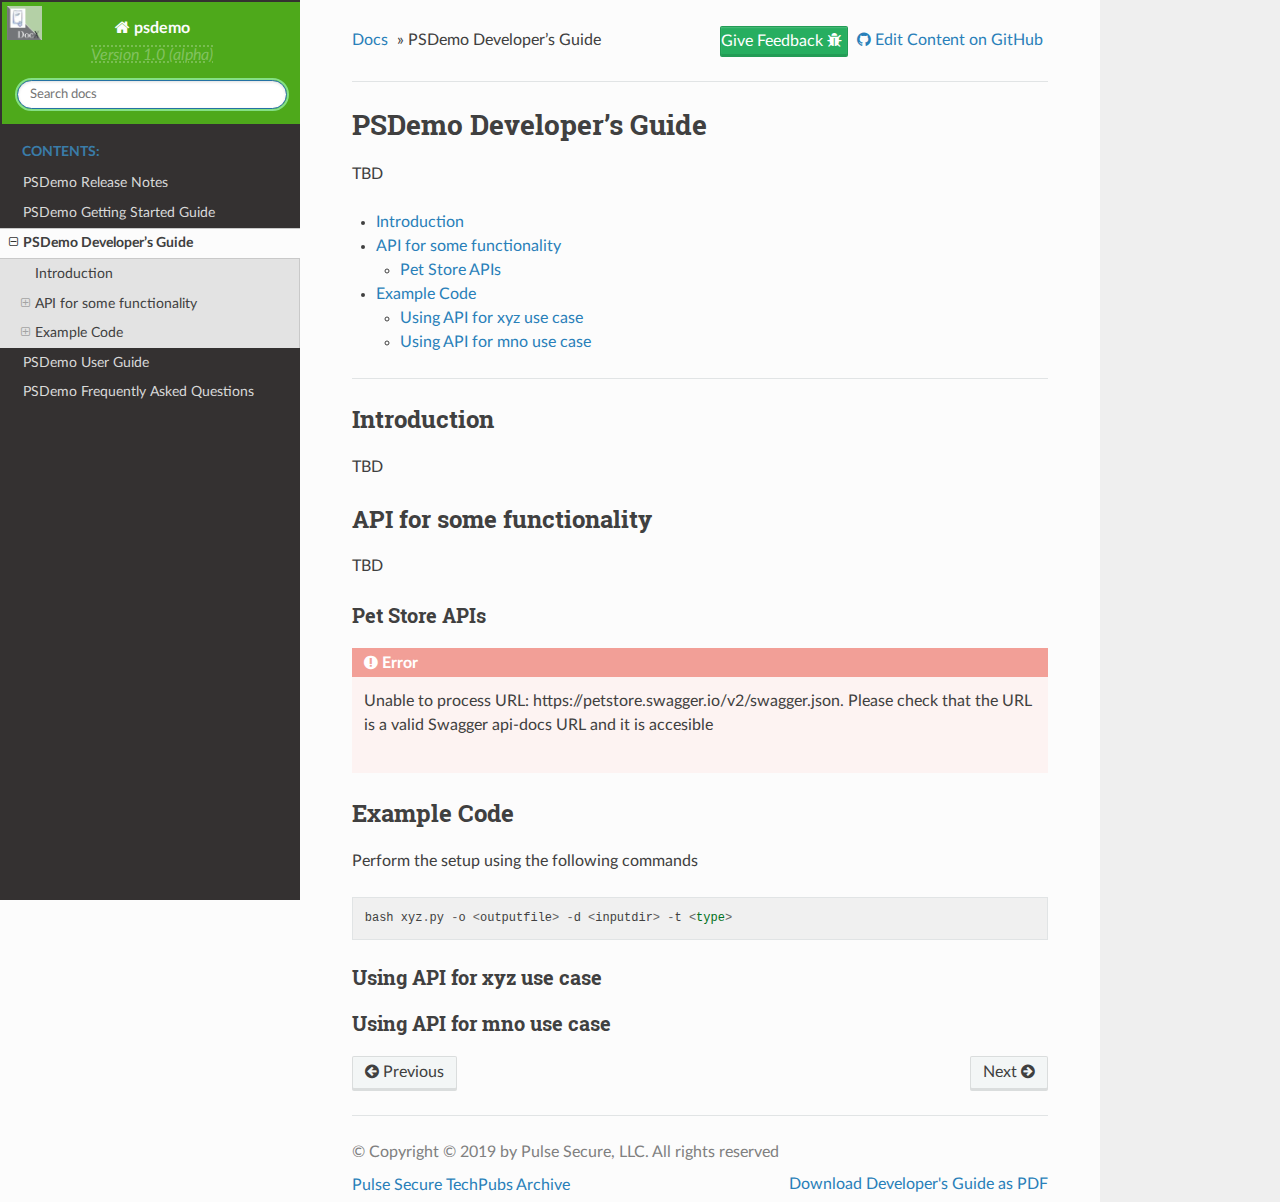
==== commit 61ecae3b: "Deploy shaloo/psdemo to github.com/shaloo/psdemo.git:gh-pages" ====
--- a/dev-guide.html
+++ b/dev-guide.html
@@ -92,12 +92,7 @@
 <li class="toctree-l1 current"><a class="current reference internal" href="#">PSDemo Developer’s Guide</a><ul>
 <li class="toctree-l2"><a class="reference internal" href="#introduction">Introduction</a></li>
 <li class="toctree-l2"><a class="reference internal" href="#api-for-some-functionality">API for some functionality</a><ul>
-<li class="toctree-l3"><a class="reference internal" href="#pet-store-apis">Pet Store APIs</a><ul>
-<li class="toctree-l4"><a class="reference internal" href="#pet">pet</a></li>
-<li class="toctree-l4"><a class="reference internal" href="#store">store</a></li>
-<li class="toctree-l4"><a class="reference internal" href="#user">user</a></li>
-</ul>
-</li>
+<li class="toctree-l3"><a class="reference internal" href="#pet-store-apis">Pet Store APIs</a></li>
 </ul>
 </li>
 <li class="toctree-l2"><a class="reference internal" href="#example-code">Example Code</a><ul>
@@ -190,17 +185,12 @@
 <ul class="simple">
 <li><a class="reference internal" href="#introduction" id="id1">Introduction</a></li>
 <li><a class="reference internal" href="#api-for-some-functionality" id="id2">API for some functionality</a><ul>
-<li><a class="reference internal" href="#pet-store-apis" id="id3">Pet Store APIs</a><ul>
-<li><a class="reference internal" href="#pet" id="id4">pet</a></li>
-<li><a class="reference internal" href="#store" id="id5">store</a></li>
-<li><a class="reference internal" href="#user" id="id6">user</a></li>
-</ul>
-</li>
-</ul>
-</li>
-<li><a class="reference internal" href="#example-code" id="id7">Example Code</a><ul>
-<li><a class="reference internal" href="#using-api-for-xyz-use-case" id="id8">Using API for xyz use case</a></li>
-<li><a class="reference internal" href="#using-api-for-mno-use-case" id="id9">Using API for mno use case</a></li>
+<li><a class="reference internal" href="#pet-store-apis" id="id3">Pet Store APIs</a></li>
+</ul>
+</li>
+<li><a class="reference internal" href="#example-code" id="id4">Example Code</a><ul>
+<li><a class="reference internal" href="#using-api-for-xyz-use-case" id="id5">Using API for xyz use case</a></li>
+<li><a class="reference internal" href="#using-api-for-mno-use-case" id="id6">Using API for mno use case</a></li>
 </ul>
 </li>
 </ul>
@@ -215,787 +205,23 @@
 <p>TBD</p>
 <div class="section" id="pet-store-apis">
 <h3><a class="toc-backref" href="#id3">Pet Store APIs</a><a class="headerlink" href="#pet-store-apis" title="Permalink to this headline">¶</a></h3>
-<div class="section" id="pet">
-<h4><a class="toc-backref" href="#id4">pet</a><a class="headerlink" href="#pet" title="Permalink to this headline">¶</a></h4>
-<div class="admonition">
-<p class="first admonition-title">POST /pet/{petId}/uploadImage</p>
-<p>uploads an image<ul class="simple">
-<li><strong>Description: 
-</strong></li>
-<li><strong>Consumes: 
-</strong>[‘multipart/form-data’]</li>
-<li><strong>Produces: 
-</strong>[‘application/json’]</li>
-</ul>
-</p>
-<p><strong>Parameters</strong></p>
-<table border="1" class="docutils">
-<colgroup>
-<col width="25%" />
-<col width="25%" />
-<col width="25%" />
-<col width="25%" />
-</colgroup>
-<thead valign="bottom">
-<tr class="row-odd"><th class="head">Name</th>
-<th class="head">Position</th>
-<th class="head">Description</th>
-<th class="head">Type</th>
-</tr>
-</thead>
-<tbody valign="top">
-<tr class="row-even"><td>petId</td>
-<td>path</td>
-<td>ID of pet to update</td>
-<td>integer</td>
-</tr>
-<tr class="row-odd"><td>additionalMetadata</td>
-<td>formData</td>
-<td>Additional data to pass to server</td>
-<td>string</td>
-</tr>
-<tr class="row-even"><td>file</td>
-<td>formData</td>
-<td>file to upload</td>
-<td>file</td>
-</tr>
-</tbody>
-</table>
-<p><strong>Responses</strong></p>
-<p class="last"><em>200 - successful operation</em></p>
-</div>
-<div class="admonition">
-<p class="first admonition-title">POST /pet</p>
-<p>Add a new pet to the store<ul class="simple">
-<li><strong>Description: 
-</strong></li>
-<li><strong>Consumes: 
-</strong>[‘application/json’, ‘application/xml’]</li>
-<li><strong>Produces: 
-</strong>[‘application/json’, ‘application/xml’]</li>
-</ul>
-</p>
-<p><strong>Parameters</strong></p>
-<table border="1" class="docutils">
-<colgroup>
-<col width="25%" />
-<col width="25%" />
-<col width="25%" />
-<col width="25%" />
-</colgroup>
-<thead valign="bottom">
-<tr class="row-odd"><th class="head">Name</th>
-<th class="head">Position</th>
-<th class="head">Description</th>
-<th class="head">Type</th>
-</tr>
-</thead>
-<tbody valign="top">
-<tr class="row-even"><td>body</td>
-<td>body</td>
-<td>Pet object that needs to be added to the store</td>
-<td></td>
-</tr>
-</tbody>
-</table>
-<p><strong>Responses</strong></p>
-<p class="last"><em>405 - Invalid input</em></p>
-</div>
-<div class="admonition">
-<p class="first admonition-title">PUT /pet</p>
-<p>Update an existing pet<ul class="simple">
-<li><strong>Description: 
-</strong></li>
-<li><strong>Consumes: 
-</strong>[‘application/json’, ‘application/xml’]</li>
-<li><strong>Produces: 
-</strong>[‘application/json’, ‘application/xml’]</li>
-</ul>
-</p>
-<p><strong>Parameters</strong></p>
-<table border="1" class="docutils">
-<colgroup>
-<col width="25%" />
-<col width="25%" />
-<col width="25%" />
-<col width="25%" />
-</colgroup>
-<thead valign="bottom">
-<tr class="row-odd"><th class="head">Name</th>
-<th class="head">Position</th>
-<th class="head">Description</th>
-<th class="head">Type</th>
-</tr>
-</thead>
-<tbody valign="top">
-<tr class="row-even"><td>body</td>
-<td>body</td>
-<td>Pet object that needs to be added to the store</td>
-<td></td>
-</tr>
-</tbody>
-</table>
-<p><strong>Responses</strong></p>
-<p><em>400 - Invalid ID supplied</em></p>
-<p><em>404 - Pet not found</em></p>
-<p class="last"><em>405 - Validation exception</em></p>
-</div>
-<div class="admonition">
-<p class="first admonition-title">GET /pet/findByStatus</p>
-<p>Finds Pets by status<ul class="simple">
-<li><strong>Description: 
-</strong>Multiple status values can be provided with comma separated strings</li>
-<li><strong>Produces: 
-</strong>[‘application/json’, ‘application/xml’]</li>
-</ul>
-</p>
-<p><strong>Parameters</strong></p>
-<table border="1" class="docutils">
-<colgroup>
-<col width="25%" />
-<col width="25%" />
-<col width="25%" />
-<col width="25%" />
-</colgroup>
-<thead valign="bottom">
-<tr class="row-odd"><th class="head">Name</th>
-<th class="head">Position</th>
-<th class="head">Description</th>
-<th class="head">Type</th>
-</tr>
-</thead>
-<tbody valign="top">
-<tr class="row-even"><td>status</td>
-<td>query</td>
-<td>Status values that need to be considered for filter</td>
-<td>array</td>
-</tr>
-</tbody>
-</table>
-<p><strong>Responses</strong></p>
-<p><em>200 - successful operation</em></p>
-<p class="last"><em>400 - Invalid status value</em></p>
-</div>
-<div class="admonition">
-<p class="first admonition-title">GET /pet/findByTags</p>
-<p>Finds Pets by tags<ul class="simple">
-<li><strong>Description: 
-</strong>Multiple tags can be provided with comma separated strings. Use tag1, tag2, tag3 for testing.</li>
-<li><strong>Produces: 
-</strong>[‘application/json’, ‘application/xml’]</li>
-</ul>
-</p>
-<p><strong>Parameters</strong></p>
-<table border="1" class="docutils">
-<colgroup>
-<col width="25%" />
-<col width="25%" />
-<col width="25%" />
-<col width="25%" />
-</colgroup>
-<thead valign="bottom">
-<tr class="row-odd"><th class="head">Name</th>
-<th class="head">Position</th>
-<th class="head">Description</th>
-<th class="head">Type</th>
-</tr>
-</thead>
-<tbody valign="top">
-<tr class="row-even"><td>tags</td>
-<td>query</td>
-<td>Tags to filter by</td>
-<td>array</td>
-</tr>
-</tbody>
-</table>
-<p><strong>Responses</strong></p>
-<p><em>200 - successful operation</em></p>
-<p class="last"><em>400 - Invalid tag value</em></p>
-</div>
-<div class="admonition">
-<p class="first admonition-title">GET /pet/{petId}</p>
-<p>Find pet by ID<ul class="simple">
-<li><strong>Description: 
-</strong>Returns a single pet</li>
-<li><strong>Produces: 
-</strong>[‘application/json’, ‘application/xml’]</li>
-</ul>
-</p>
-<p><strong>Parameters</strong></p>
-<table border="1" class="docutils">
-<colgroup>
-<col width="25%" />
-<col width="25%" />
-<col width="25%" />
-<col width="25%" />
-</colgroup>
-<thead valign="bottom">
-<tr class="row-odd"><th class="head">Name</th>
-<th class="head">Position</th>
-<th class="head">Description</th>
-<th class="head">Type</th>
-</tr>
-</thead>
-<tbody valign="top">
-<tr class="row-even"><td>petId</td>
-<td>path</td>
-<td>ID of pet to return</td>
-<td>integer</td>
-</tr>
-</tbody>
-</table>
-<p><strong>Responses</strong></p>
-<p><em>200 - successful operation</em></p>
-<p><em>400 - Invalid ID supplied</em></p>
-<p class="last"><em>404 - Pet not found</em></p>
-</div>
-<div class="admonition">
-<p class="first admonition-title">POST /pet/{petId}</p>
-<p>Updates a pet in the store with form data<ul class="simple">
-<li><strong>Description: 
-</strong></li>
-<li><strong>Consumes: 
-</strong>[‘application/x-www-form-urlencoded’]</li>
-<li><strong>Produces: 
-</strong>[‘application/json’, ‘application/xml’]</li>
-</ul>
-</p>
-<p><strong>Parameters</strong></p>
-<table border="1" class="docutils">
-<colgroup>
-<col width="25%" />
-<col width="25%" />
-<col width="25%" />
-<col width="25%" />
-</colgroup>
-<thead valign="bottom">
-<tr class="row-odd"><th class="head">Name</th>
-<th class="head">Position</th>
-<th class="head">Description</th>
-<th class="head">Type</th>
-</tr>
-</thead>
-<tbody valign="top">
-<tr class="row-even"><td>petId</td>
-<td>path</td>
-<td>ID of pet that needs to be updated</td>
-<td>integer</td>
-</tr>
-<tr class="row-odd"><td>name</td>
-<td>formData</td>
-<td>Updated name of the pet</td>
-<td>string</td>
-</tr>
-<tr class="row-even"><td>status</td>
-<td>formData</td>
-<td>Updated status of the pet</td>
-<td>string</td>
-</tr>
-</tbody>
-</table>
-<p><strong>Responses</strong></p>
-<p class="last"><em>405 - Invalid input</em></p>
-</div>
-<div class="admonition">
-<p class="first admonition-title">DELETE /pet/{petId}</p>
-<p>Deletes a pet<ul class="simple">
-<li><strong>Description: 
-</strong></li>
-<li><strong>Produces: 
-</strong>[‘application/json’, ‘application/xml’]</li>
-</ul>
-</p>
-<p><strong>Parameters</strong></p>
-<table border="1" class="docutils">
-<colgroup>
-<col width="25%" />
-<col width="25%" />
-<col width="25%" />
-<col width="25%" />
-</colgroup>
-<thead valign="bottom">
-<tr class="row-odd"><th class="head">Name</th>
-<th class="head">Position</th>
-<th class="head">Description</th>
-<th class="head">Type</th>
-</tr>
-</thead>
-<tbody valign="top">
-<tr class="row-even"><td>api_key</td>
-<td>header</td>
-<td></td>
-<td>string</td>
-</tr>
-<tr class="row-odd"><td>petId</td>
-<td>path</td>
-<td>Pet id to delete</td>
-<td>integer</td>
-</tr>
-</tbody>
-</table>
-<p><strong>Responses</strong></p>
-<p><em>400 - Invalid ID supplied</em></p>
-<p class="last"><em>404 - Pet not found</em></p>
-</div>
-</div>
-<div class="section" id="store">
-<h4><a class="toc-backref" href="#id5">store</a><a class="headerlink" href="#store" title="Permalink to this headline">¶</a></h4>
-<div class="admonition">
-<p class="first admonition-title">POST /store/order</p>
-<p>Place an order for a pet<ul class="simple">
-<li><strong>Description: 
-</strong></li>
-<li><strong>Consumes: 
-</strong>[‘application/json’]</li>
-<li><strong>Produces: 
-</strong>[‘application/json’, ‘application/xml’]</li>
-</ul>
-</p>
-<p><strong>Parameters</strong></p>
-<table border="1" class="docutils">
-<colgroup>
-<col width="25%" />
-<col width="25%" />
-<col width="25%" />
-<col width="25%" />
-</colgroup>
-<thead valign="bottom">
-<tr class="row-odd"><th class="head">Name</th>
-<th class="head">Position</th>
-<th class="head">Description</th>
-<th class="head">Type</th>
-</tr>
-</thead>
-<tbody valign="top">
-<tr class="row-even"><td>body</td>
-<td>body</td>
-<td>order placed for purchasing the pet</td>
-<td></td>
-</tr>
-</tbody>
-</table>
-<p><strong>Responses</strong></p>
-<p><em>200 - successful operation</em></p>
-<p class="last"><em>400 - Invalid Order</em></p>
-</div>
-<div class="admonition">
-<p class="first admonition-title">GET /store/order/{orderId}</p>
-<p>Find purchase order by ID<ul class="simple">
-<li><strong>Description: 
-</strong>For valid response try integer IDs with value &gt;= 1 and &lt;= 10. Other values will generated exceptions</li>
-<li><strong>Produces: 
-</strong>[‘application/json’, ‘application/xml’]</li>
-</ul>
-</p>
-<p><strong>Parameters</strong></p>
-<table border="1" class="docutils">
-<colgroup>
-<col width="25%" />
-<col width="25%" />
-<col width="25%" />
-<col width="25%" />
-</colgroup>
-<thead valign="bottom">
-<tr class="row-odd"><th class="head">Name</th>
-<th class="head">Position</th>
-<th class="head">Description</th>
-<th class="head">Type</th>
-</tr>
-</thead>
-<tbody valign="top">
-<tr class="row-even"><td>orderId</td>
-<td>path</td>
-<td>ID of pet that needs to be fetched</td>
-<td>integer</td>
-</tr>
-</tbody>
-</table>
-<p><strong>Responses</strong></p>
-<p><em>200 - successful operation</em></p>
-<p><em>400 - Invalid ID supplied</em></p>
-<p class="last"><em>404 - Order not found</em></p>
-</div>
-<div class="admonition">
-<p class="first admonition-title">DELETE /store/order/{orderId}</p>
-<p>Delete purchase order by ID<ul class="simple">
-<li><strong>Description: 
-</strong>For valid response try integer IDs with positive integer value. Negative or non-integer values will generate API errors</li>
-<li><strong>Produces: 
-</strong>[‘application/json’, ‘application/xml’]</li>
-</ul>
-</p>
-<p><strong>Parameters</strong></p>
-<table border="1" class="docutils">
-<colgroup>
-<col width="25%" />
-<col width="25%" />
-<col width="25%" />
-<col width="25%" />
-</colgroup>
-<thead valign="bottom">
-<tr class="row-odd"><th class="head">Name</th>
-<th class="head">Position</th>
-<th class="head">Description</th>
-<th class="head">Type</th>
-</tr>
-</thead>
-<tbody valign="top">
-<tr class="row-even"><td>orderId</td>
-<td>path</td>
-<td>ID of the order that needs to be deleted</td>
-<td>integer</td>
-</tr>
-</tbody>
-</table>
-<p><strong>Responses</strong></p>
-<p><em>400 - Invalid ID supplied</em></p>
-<p class="last"><em>404 - Order not found</em></p>
-</div>
-<div class="admonition">
-<p class="first admonition-title">GET /store/inventory</p>
-<p>Returns pet inventories by status<ul class="simple">
-<li><strong>Description: 
-</strong>Returns a map of status codes to quantities</li>
-<li><strong>Produces: 
-</strong>[‘application/json’]</li>
-</ul>
-</p>
-<p><strong>Parameters</strong></p>
-<table border="1" class="docutils">
-<colgroup>
-<col width="25%" />
-<col width="25%" />
-<col width="25%" />
-<col width="25%" />
-</colgroup>
-<thead valign="bottom">
-<tr class="row-odd"><th class="head">Name</th>
-<th class="head">Position</th>
-<th class="head">Description</th>
-<th class="head">Type</th>
-</tr>
-</thead>
-<tbody valign="top">
-</tbody>
-</table>
-<p><strong>Responses</strong></p>
-<p class="last"><em>200 - successful operation</em></p>
-</div>
-</div>
-<div class="section" id="user">
-<h4><a class="toc-backref" href="#id6">user</a><a class="headerlink" href="#user" title="Permalink to this headline">¶</a></h4>
-<div class="admonition">
-<p class="first admonition-title">POST /user/createWithArray</p>
-<p>Creates list of users with given input array<ul class="simple">
-<li><strong>Description: 
-</strong></li>
-<li><strong>Consumes: 
-</strong>[‘application/json’]</li>
-<li><strong>Produces: 
-</strong>[‘application/json’, ‘application/xml’]</li>
-</ul>
-</p>
-<p><strong>Parameters</strong></p>
-<table border="1" class="docutils">
-<colgroup>
-<col width="25%" />
-<col width="25%" />
-<col width="25%" />
-<col width="25%" />
-</colgroup>
-<thead valign="bottom">
-<tr class="row-odd"><th class="head">Name</th>
-<th class="head">Position</th>
-<th class="head">Description</th>
-<th class="head">Type</th>
-</tr>
-</thead>
-<tbody valign="top">
-<tr class="row-even"><td>body</td>
-<td>body</td>
-<td>List of user object</td>
-<td></td>
-</tr>
-</tbody>
-</table>
-<p><strong>Responses</strong></p>
-<p class="last"><em>default - successful operation</em></p>
-</div>
-<div class="admonition">
-<p class="first admonition-title">POST /user/createWithList</p>
-<p>Creates list of users with given input array<ul class="simple">
-<li><strong>Description: 
-</strong></li>
-<li><strong>Consumes: 
-</strong>[‘application/json’]</li>
-<li><strong>Produces: 
-</strong>[‘application/json’, ‘application/xml’]</li>
-</ul>
-</p>
-<p><strong>Parameters</strong></p>
-<table border="1" class="docutils">
-<colgroup>
-<col width="25%" />
-<col width="25%" />
-<col width="25%" />
-<col width="25%" />
-</colgroup>
-<thead valign="bottom">
-<tr class="row-odd"><th class="head">Name</th>
-<th class="head">Position</th>
-<th class="head">Description</th>
-<th class="head">Type</th>
-</tr>
-</thead>
-<tbody valign="top">
-<tr class="row-even"><td>body</td>
-<td>body</td>
-<td>List of user object</td>
-<td></td>
-</tr>
-</tbody>
-</table>
-<p><strong>Responses</strong></p>
-<p class="last"><em>default - successful operation</em></p>
-</div>
-<div class="admonition">
-<p class="first admonition-title">GET /user/{username}</p>
-<p>Get user by user name<ul class="simple">
-<li><strong>Description: 
-</strong></li>
-<li><strong>Produces: 
-</strong>[‘application/json’, ‘application/xml’]</li>
-</ul>
-</p>
-<p><strong>Parameters</strong></p>
-<table border="1" class="docutils">
-<colgroup>
-<col width="25%" />
-<col width="25%" />
-<col width="25%" />
-<col width="25%" />
-</colgroup>
-<thead valign="bottom">
-<tr class="row-odd"><th class="head">Name</th>
-<th class="head">Position</th>
-<th class="head">Description</th>
-<th class="head">Type</th>
-</tr>
-</thead>
-<tbody valign="top">
-<tr class="row-even"><td>username</td>
-<td>path</td>
-<td>The name that needs to be fetched. Use user1 for testing. </td>
-<td>string</td>
-</tr>
-</tbody>
-</table>
-<p><strong>Responses</strong></p>
-<p><em>200 - successful operation</em></p>
-<p><em>400 - Invalid username supplied</em></p>
-<p class="last"><em>404 - User not found</em></p>
-</div>
-<div class="admonition">
-<p class="first admonition-title">PUT /user/{username}</p>
-<p>Updated user<ul class="simple">
-<li><strong>Description: 
-</strong>This can only be done by the logged in user.</li>
-<li><strong>Consumes: 
-</strong>[‘application/json’]</li>
-<li><strong>Produces: 
-</strong>[‘application/json’, ‘application/xml’]</li>
-</ul>
-</p>
-<p><strong>Parameters</strong></p>
-<table border="1" class="docutils">
-<colgroup>
-<col width="25%" />
-<col width="25%" />
-<col width="25%" />
-<col width="25%" />
-</colgroup>
-<thead valign="bottom">
-<tr class="row-odd"><th class="head">Name</th>
-<th class="head">Position</th>
-<th class="head">Description</th>
-<th class="head">Type</th>
-</tr>
-</thead>
-<tbody valign="top">
-<tr class="row-even"><td>username</td>
-<td>path</td>
-<td>name that need to be updated</td>
-<td>string</td>
-</tr>
-<tr class="row-odd"><td>body</td>
-<td>body</td>
-<td>Updated user object</td>
-<td></td>
-</tr>
-</tbody>
-</table>
-<p><strong>Responses</strong></p>
-<p><em>400 - Invalid user supplied</em></p>
-<p class="last"><em>404 - User not found</em></p>
-</div>
-<div class="admonition">
-<p class="first admonition-title">DELETE /user/{username}</p>
-<p>Delete user<ul class="simple">
-<li><strong>Description: 
-</strong>This can only be done by the logged in user.</li>
-<li><strong>Produces: 
-</strong>[‘application/json’, ‘application/xml’]</li>
-</ul>
-</p>
-<p><strong>Parameters</strong></p>
-<table border="1" class="docutils">
-<colgroup>
-<col width="25%" />
-<col width="25%" />
-<col width="25%" />
-<col width="25%" />
-</colgroup>
-<thead valign="bottom">
-<tr class="row-odd"><th class="head">Name</th>
-<th class="head">Position</th>
-<th class="head">Description</th>
-<th class="head">Type</th>
-</tr>
-</thead>
-<tbody valign="top">
-<tr class="row-even"><td>username</td>
-<td>path</td>
-<td>The name that needs to be deleted</td>
-<td>string</td>
-</tr>
-</tbody>
-</table>
-<p><strong>Responses</strong></p>
-<p><em>400 - Invalid username supplied</em></p>
-<p class="last"><em>404 - User not found</em></p>
-</div>
-<div class="admonition">
-<p class="first admonition-title">GET /user/login</p>
-<p>Logs user into the system<ul class="simple">
-<li><strong>Description: 
-</strong></li>
-<li><strong>Produces: 
-</strong>[‘application/json’, ‘application/xml’]</li>
-</ul>
-</p>
-<p><strong>Parameters</strong></p>
-<table border="1" class="docutils">
-<colgroup>
-<col width="25%" />
-<col width="25%" />
-<col width="25%" />
-<col width="25%" />
-</colgroup>
-<thead valign="bottom">
-<tr class="row-odd"><th class="head">Name</th>
-<th class="head">Position</th>
-<th class="head">Description</th>
-<th class="head">Type</th>
-</tr>
-</thead>
-<tbody valign="top">
-<tr class="row-even"><td>username</td>
-<td>query</td>
-<td>The user name for login</td>
-<td>string</td>
-</tr>
-<tr class="row-odd"><td>password</td>
-<td>query</td>
-<td>The password for login in clear text</td>
-<td>string</td>
-</tr>
-</tbody>
-</table>
-<p><strong>Responses</strong></p>
-<p><em>200 - successful operation</em></p>
-<p class="last"><em>400 - Invalid username/password supplied</em></p>
-</div>
-<div class="admonition">
-<p class="first admonition-title">GET /user/logout</p>
-<p>Logs out current logged in user session<ul class="simple">
-<li><strong>Description: 
-</strong></li>
-<li><strong>Produces: 
-</strong>[‘application/json’, ‘application/xml’]</li>
-</ul>
-</p>
-<p><strong>Parameters</strong></p>
-<table border="1" class="docutils">
-<colgroup>
-<col width="25%" />
-<col width="25%" />
-<col width="25%" />
-<col width="25%" />
-</colgroup>
-<thead valign="bottom">
-<tr class="row-odd"><th class="head">Name</th>
-<th class="head">Position</th>
-<th class="head">Description</th>
-<th class="head">Type</th>
-</tr>
-</thead>
-<tbody valign="top">
-</tbody>
-</table>
-<p><strong>Responses</strong></p>
-<p class="last"><em>default - successful operation</em></p>
-</div>
-<div class="admonition">
-<p class="first admonition-title">POST /user</p>
-<p>Create user<ul class="simple">
-<li><strong>Description: 
-</strong>This can only be done by the logged in user.</li>
-<li><strong>Consumes: 
-</strong>[‘application/json’]</li>
-<li><strong>Produces: 
-</strong>[‘application/json’, ‘application/xml’]</li>
-</ul>
-</p>
-<p><strong>Parameters</strong></p>
-<table border="1" class="docutils">
-<colgroup>
-<col width="25%" />
-<col width="25%" />
-<col width="25%" />
-<col width="25%" />
-</colgroup>
-<thead valign="bottom">
-<tr class="row-odd"><th class="head">Name</th>
-<th class="head">Position</th>
-<th class="head">Description</th>
-<th class="head">Type</th>
-</tr>
-</thead>
-<tbody valign="top">
-<tr class="row-even"><td>body</td>
-<td>body</td>
-<td>Created user object</td>
-<td></td>
-</tr>
-</tbody>
-</table>
-<p><strong>Responses</strong></p>
-<p class="last"><em>default - successful operation</em></p>
-</div>
-</div>
+<div class="admonition error">
+<p class="first admonition-title">Error</p>
+<p>Unable to process URL: https://petstore.swagger.io/v2/swagger.json. Please check that the URL is a valid Swagger api-docs URL and it is accesible</p>
+<strong class="last"></strong></div>
 </div>
 </div>
 <div class="section" id="example-code">
-<h2><a class="toc-backref" href="#id7">Example Code</a><a class="headerlink" href="#example-code" title="Permalink to this headline">¶</a></h2>
+<h2><a class="toc-backref" href="#id4">Example Code</a><a class="headerlink" href="#example-code" title="Permalink to this headline">¶</a></h2>
 <p>Perform the setup using the following commands</p>
 <div class="highlight-default notranslate"><div class="highlight"><pre><span></span><span class="n">bash</span> <span class="n">xyz</span><span class="o">.</span><span class="n">py</span> <span class="o">-</span><span class="n">o</span> <span class="o">&lt;</span><span class="n">outputfile</span><span class="o">&gt;</span> <span class="o">-</span><span class="n">d</span> <span class="o">&lt;</span><span class="n">inputdir</span><span class="o">&gt;</span> <span class="o">-</span><span class="n">t</span> <span class="o">&lt;</span><span class="nb">type</span><span class="o">&gt;</span>
 </pre></div>
 </div>
 <div class="section" id="using-api-for-xyz-use-case">
-<h3><a class="toc-backref" href="#id8">Using API for xyz use case</a><a class="headerlink" href="#using-api-for-xyz-use-case" title="Permalink to this headline">¶</a></h3>
+<h3><a class="toc-backref" href="#id5">Using API for xyz use case</a><a class="headerlink" href="#using-api-for-xyz-use-case" title="Permalink to this headline">¶</a></h3>
 </div>
 <div class="section" id="using-api-for-mno-use-case">
-<h3><a class="toc-backref" href="#id9">Using API for mno use case</a><a class="headerlink" href="#using-api-for-mno-use-case" title="Permalink to this headline">¶</a></h3>
+<h3><a class="toc-backref" href="#id6">Using API for mno use case</a><a class="headerlink" href="#using-api-for-mno-use-case" title="Permalink to this headline">¶</a></h3>
 </div>
 </div>
 </div>
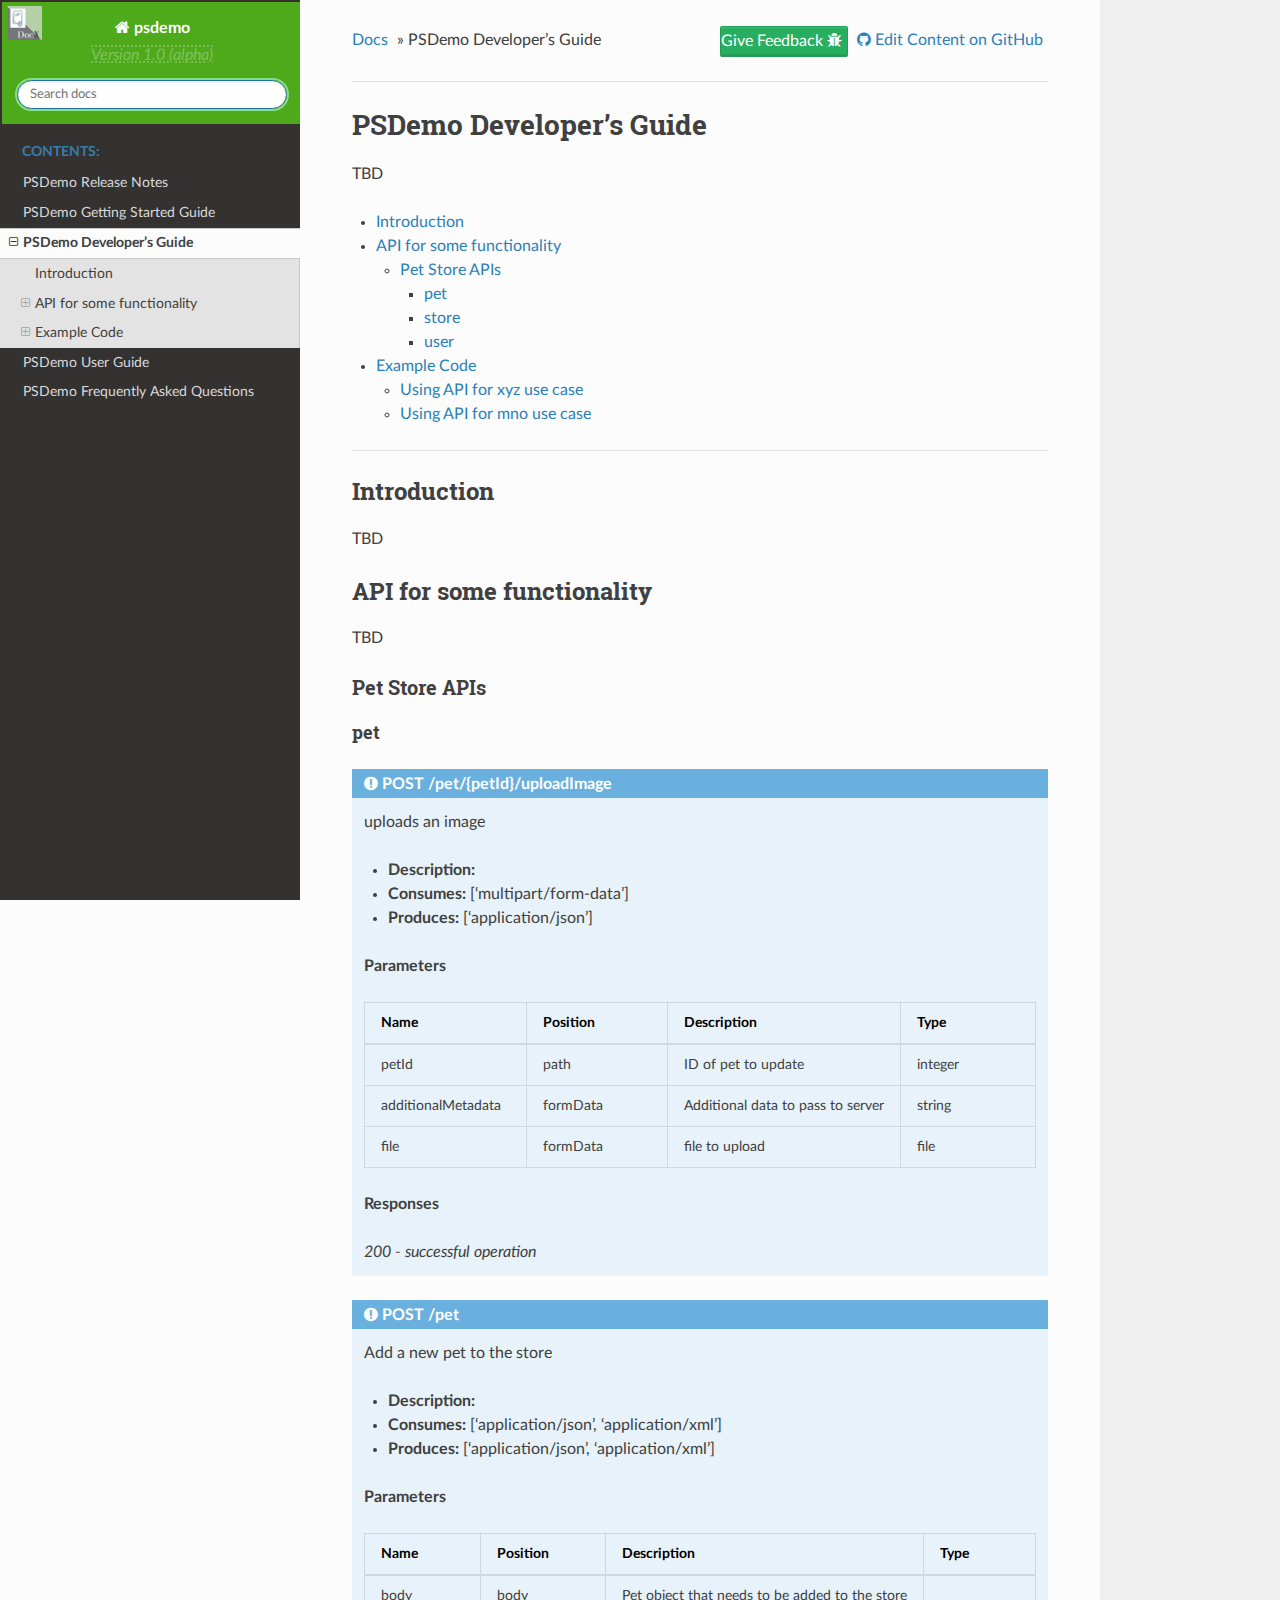
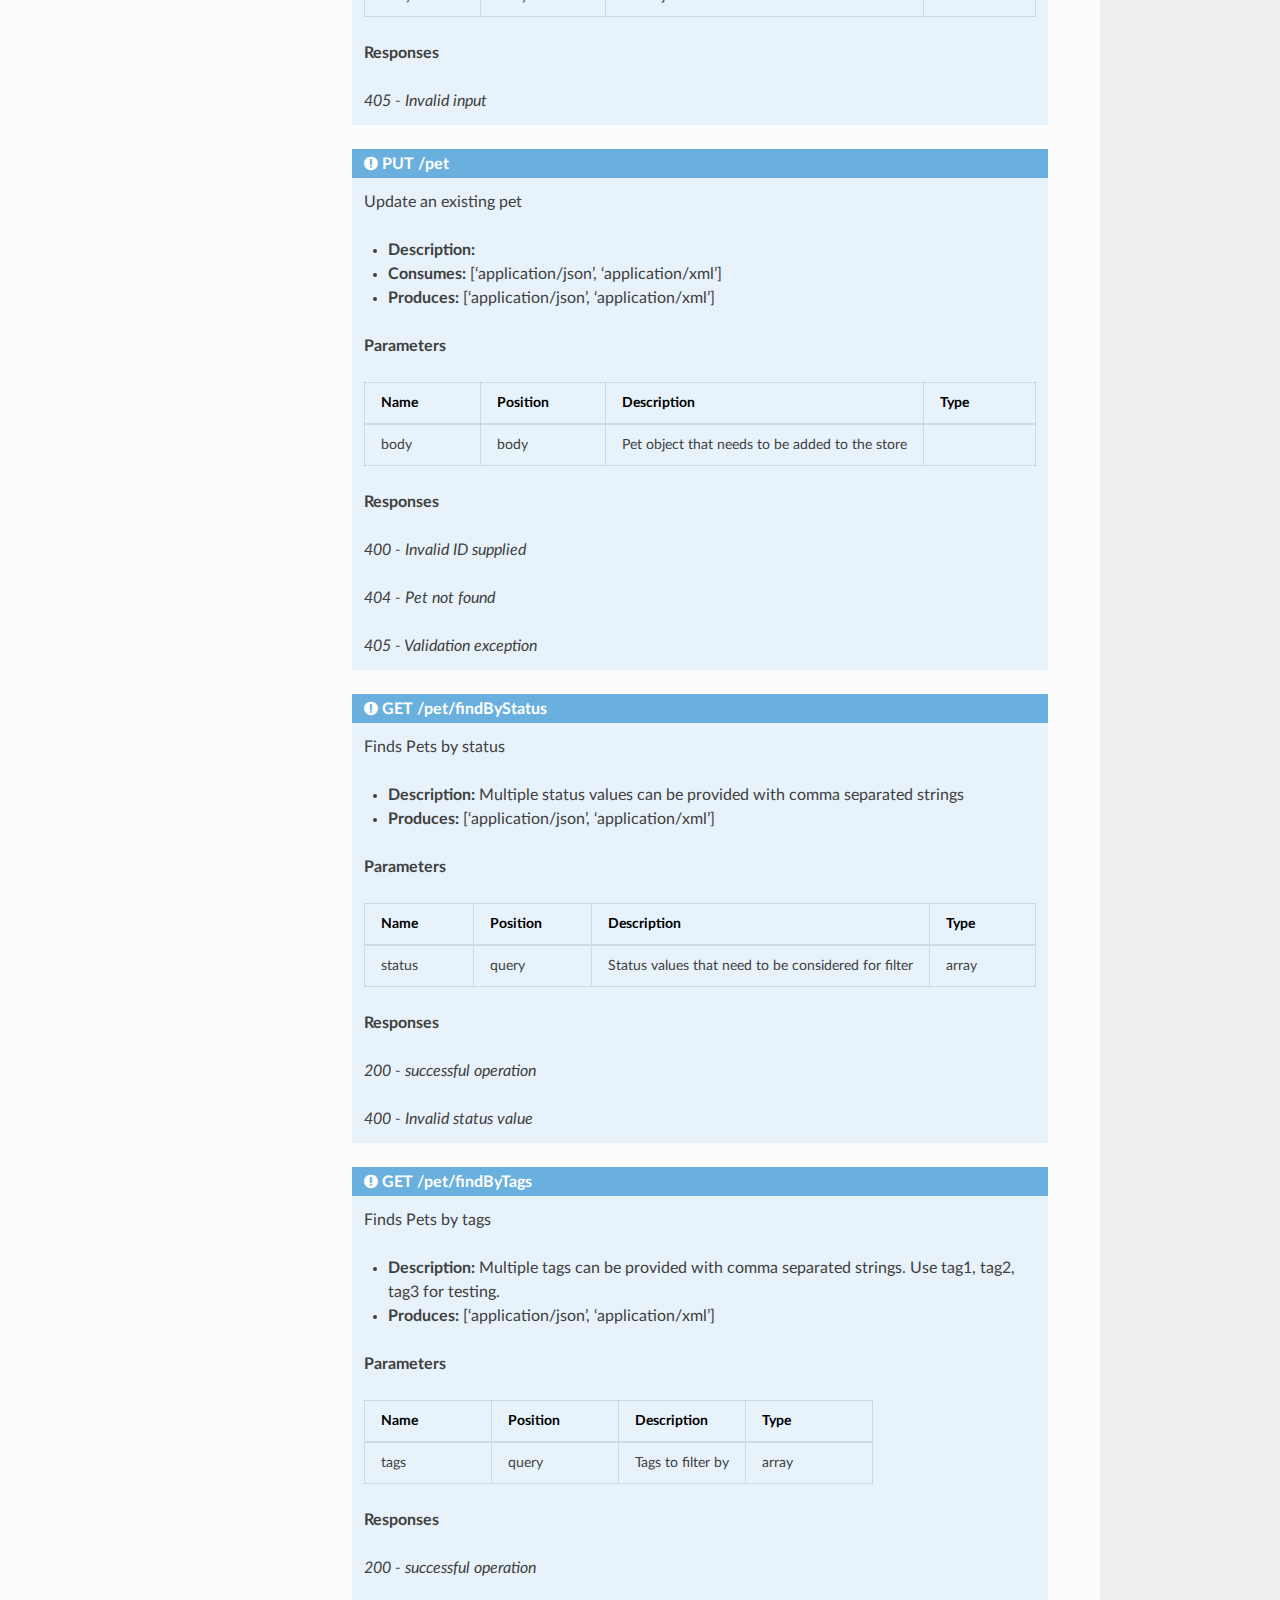
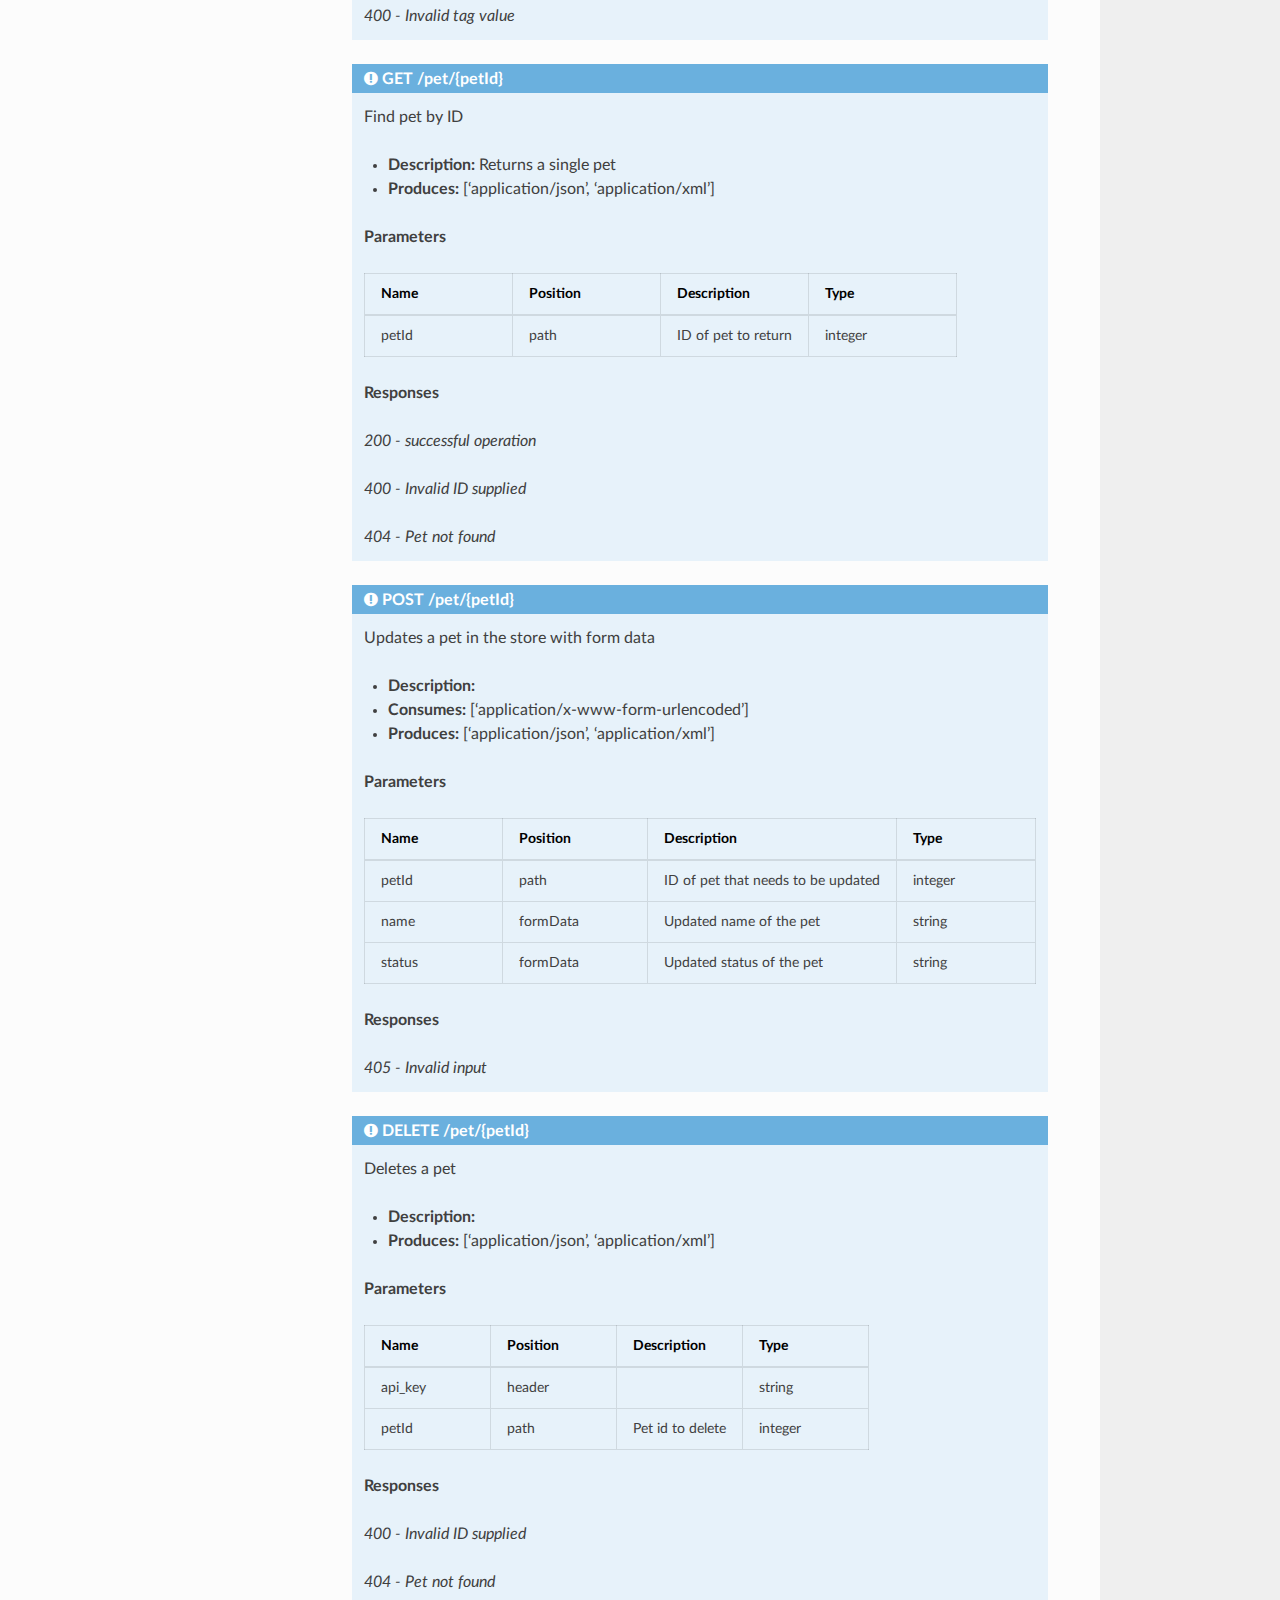
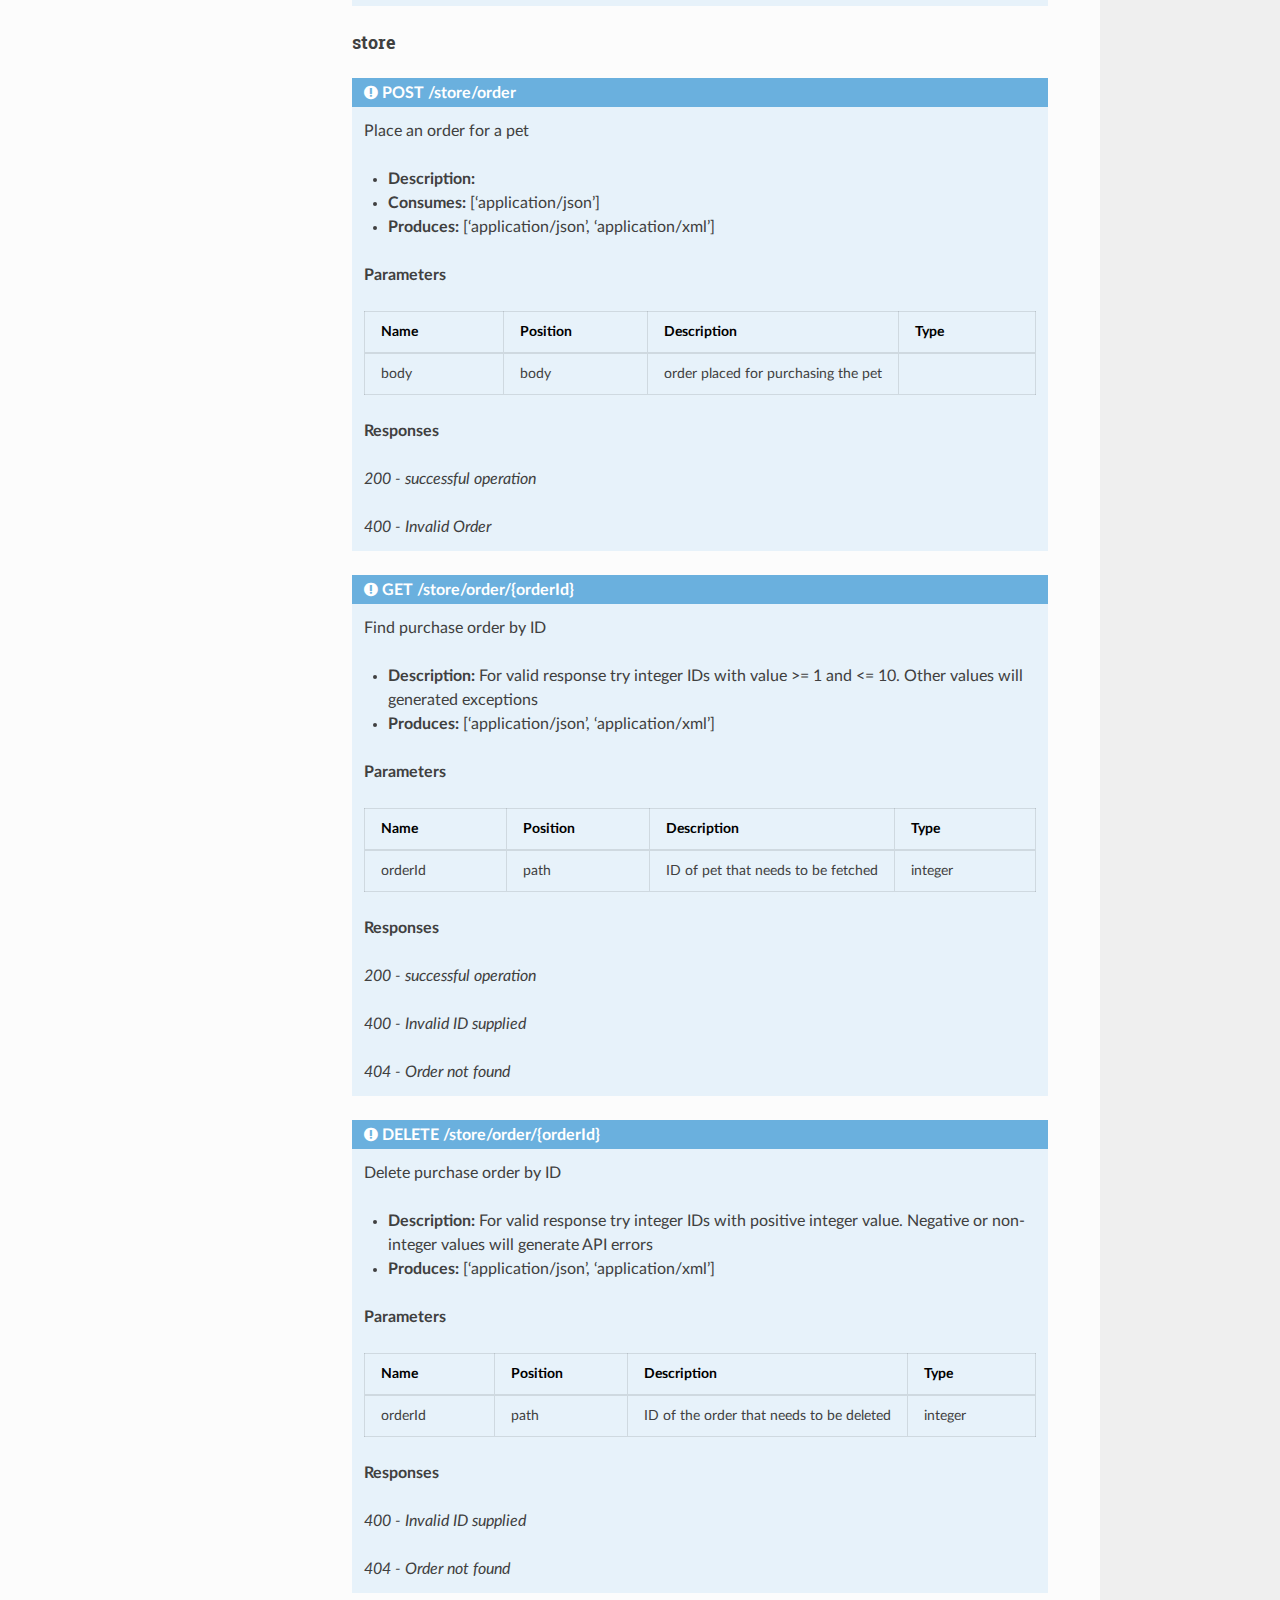
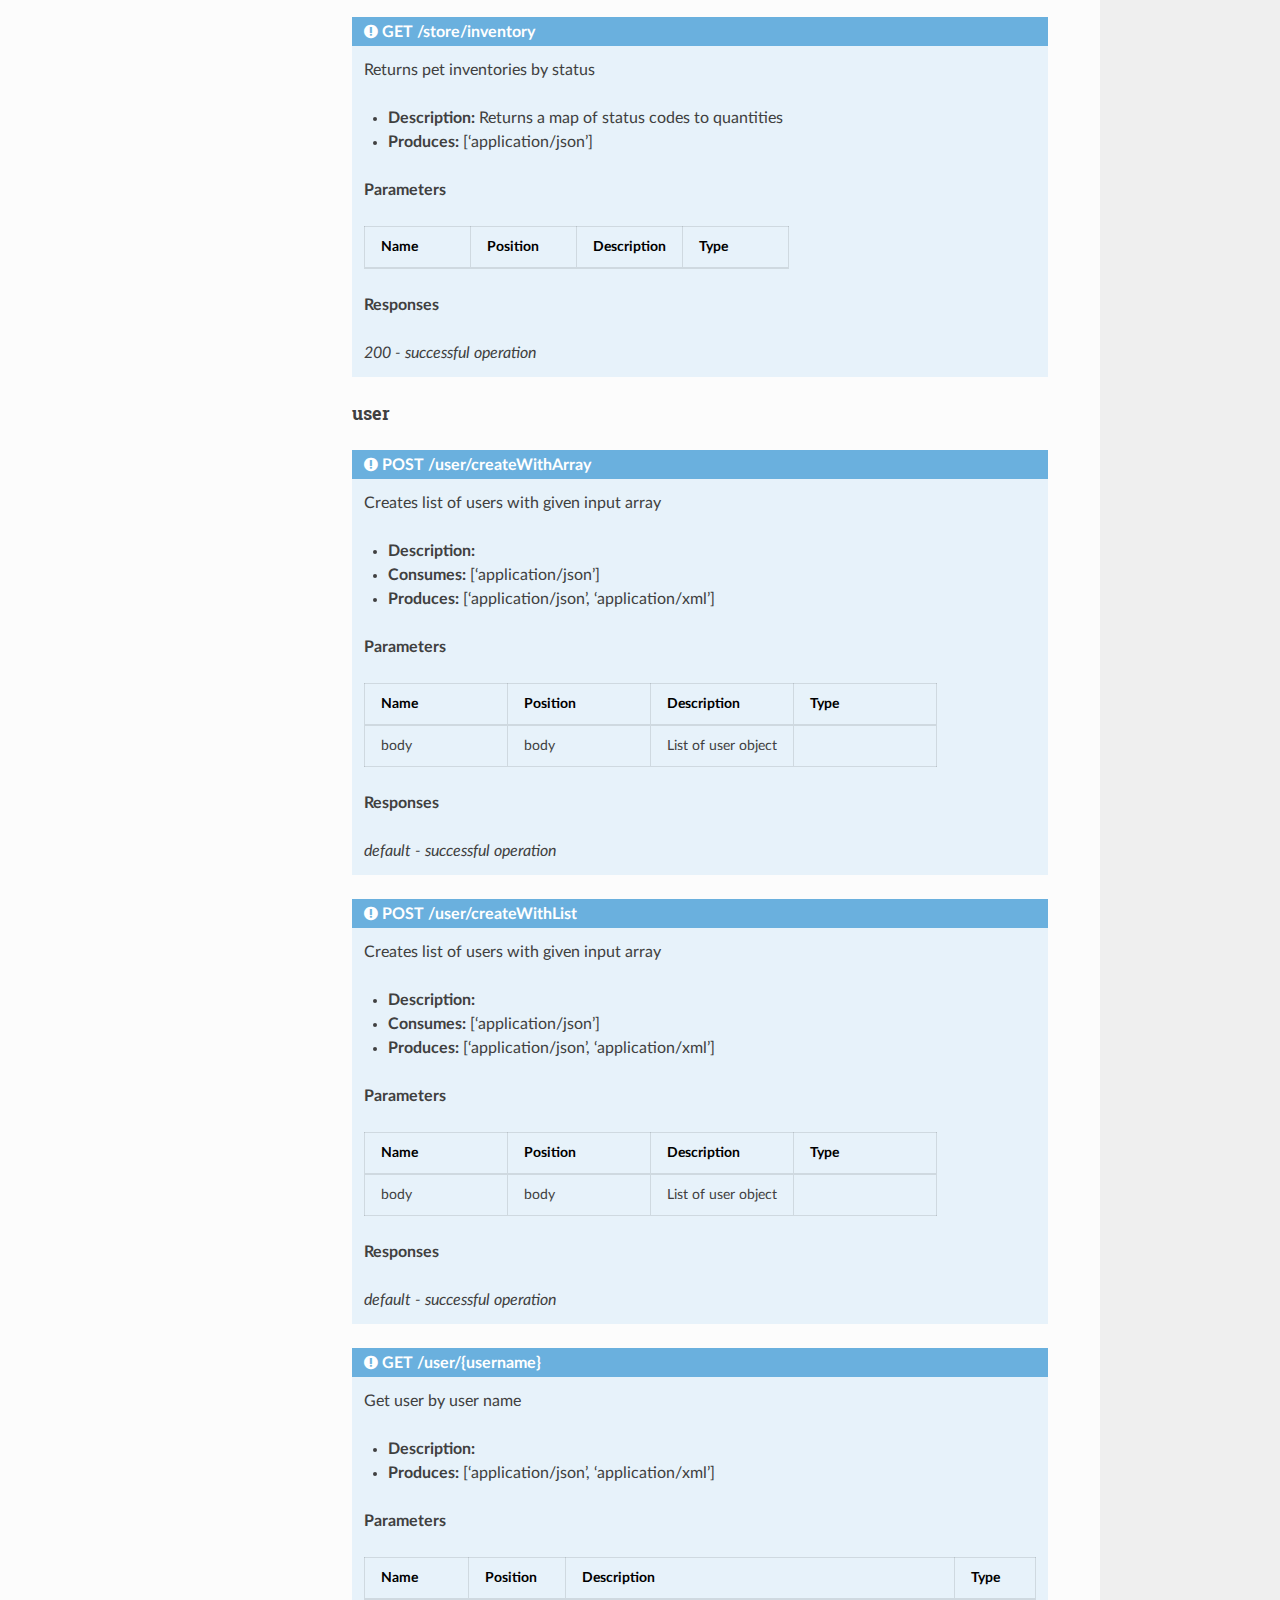
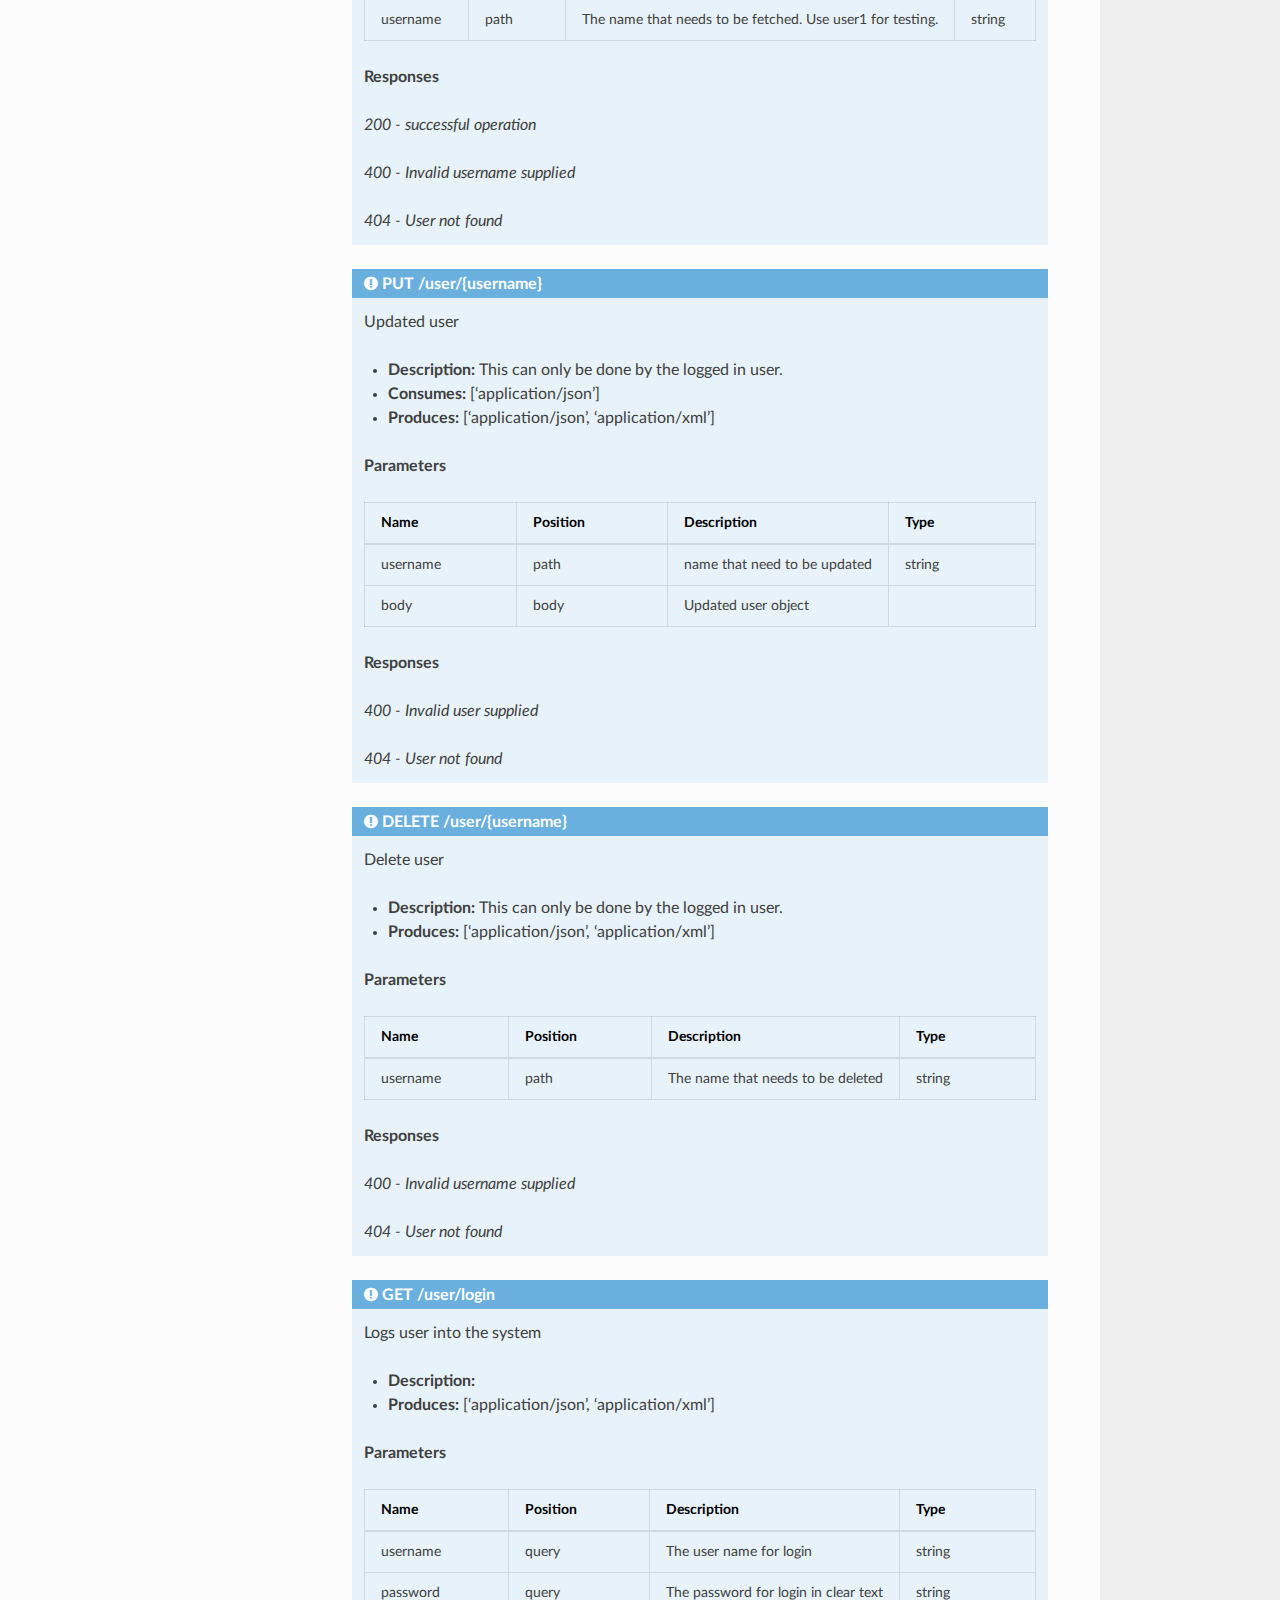
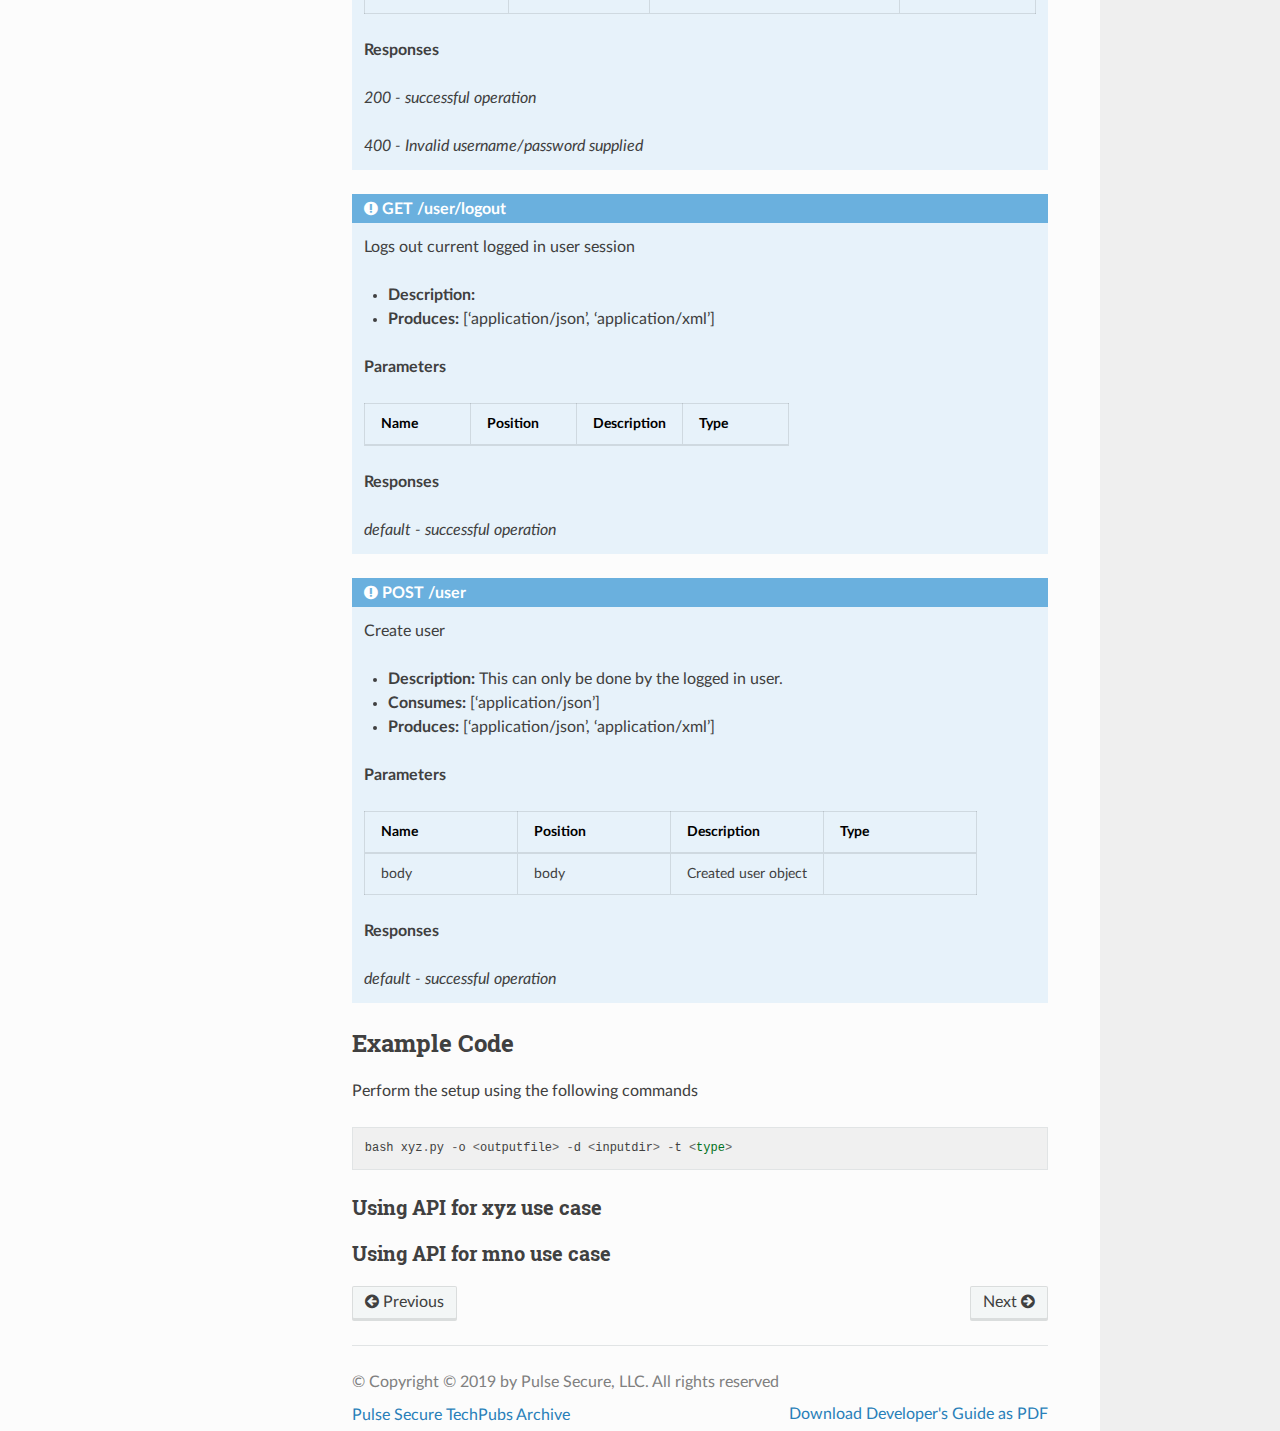
==== commit dd9b55c7: "Deploy shaloo/psdemo to github.com/shaloo/psdemo.git:gh-pages" ====
--- a/dev-guide.html
+++ b/dev-guide.html
@@ -92,7 +92,12 @@
 <li class="toctree-l1 current"><a class="current reference internal" href="#">PSDemo Developer’s Guide</a><ul>
 <li class="toctree-l2"><a class="reference internal" href="#introduction">Introduction</a></li>
 <li class="toctree-l2"><a class="reference internal" href="#api-for-some-functionality">API for some functionality</a><ul>
-<li class="toctree-l3"><a class="reference internal" href="#pet-store-apis">Pet Store APIs</a></li>
+<li class="toctree-l3"><a class="reference internal" href="#pet-store-apis">Pet Store APIs</a><ul>
+<li class="toctree-l4"><a class="reference internal" href="#pet">pet</a></li>
+<li class="toctree-l4"><a class="reference internal" href="#store">store</a></li>
+<li class="toctree-l4"><a class="reference internal" href="#user">user</a></li>
+</ul>
+</li>
 </ul>
 </li>
 <li class="toctree-l2"><a class="reference internal" href="#example-code">Example Code</a><ul>
@@ -185,12 +190,17 @@
 <ul class="simple">
 <li><a class="reference internal" href="#introduction" id="id1">Introduction</a></li>
 <li><a class="reference internal" href="#api-for-some-functionality" id="id2">API for some functionality</a><ul>
-<li><a class="reference internal" href="#pet-store-apis" id="id3">Pet Store APIs</a></li>
+<li><a class="reference internal" href="#pet-store-apis" id="id3">Pet Store APIs</a><ul>
+<li><a class="reference internal" href="#pet" id="id4">pet</a></li>
+<li><a class="reference internal" href="#store" id="id5">store</a></li>
+<li><a class="reference internal" href="#user" id="id6">user</a></li>
 </ul>
 </li>
-<li><a class="reference internal" href="#example-code" id="id4">Example Code</a><ul>
-<li><a class="reference internal" href="#using-api-for-xyz-use-case" id="id5">Using API for xyz use case</a></li>
-<li><a class="reference internal" href="#using-api-for-mno-use-case" id="id6">Using API for mno use case</a></li>
+</ul>
+</li>
+<li><a class="reference internal" href="#example-code" id="id7">Example Code</a><ul>
+<li><a class="reference internal" href="#using-api-for-xyz-use-case" id="id8">Using API for xyz use case</a></li>
+<li><a class="reference internal" href="#using-api-for-mno-use-case" id="id9">Using API for mno use case</a></li>
 </ul>
 </li>
 </ul>
@@ -205,23 +215,787 @@
 <p>TBD</p>
 <div class="section" id="pet-store-apis">
 <h3><a class="toc-backref" href="#id3">Pet Store APIs</a><a class="headerlink" href="#pet-store-apis" title="Permalink to this headline">¶</a></h3>
-<div class="admonition error">
-<p class="first admonition-title">Error</p>
-<p>Unable to process URL: https://petstore.swagger.io/v2/swagger.json. Please check that the URL is a valid Swagger api-docs URL and it is accesible</p>
-<strong class="last"></strong></div>
+<div class="section" id="pet">
+<h4><a class="toc-backref" href="#id4">pet</a><a class="headerlink" href="#pet" title="Permalink to this headline">¶</a></h4>
+<div class="admonition">
+<p class="first admonition-title">POST /pet/{petId}/uploadImage</p>
+<p>uploads an image<ul class="simple">
+<li><strong>Description: 
+</strong></li>
+<li><strong>Consumes: 
+</strong>[‘multipart/form-data’]</li>
+<li><strong>Produces: 
+</strong>[‘application/json’]</li>
+</ul>
+</p>
+<p><strong>Parameters</strong></p>
+<table border="1" class="docutils">
+<colgroup>
+<col width="25%" />
+<col width="25%" />
+<col width="25%" />
+<col width="25%" />
+</colgroup>
+<thead valign="bottom">
+<tr class="row-odd"><th class="head">Name</th>
+<th class="head">Position</th>
+<th class="head">Description</th>
+<th class="head">Type</th>
+</tr>
+</thead>
+<tbody valign="top">
+<tr class="row-even"><td>petId</td>
+<td>path</td>
+<td>ID of pet to update</td>
+<td>integer</td>
+</tr>
+<tr class="row-odd"><td>additionalMetadata</td>
+<td>formData</td>
+<td>Additional data to pass to server</td>
+<td>string</td>
+</tr>
+<tr class="row-even"><td>file</td>
+<td>formData</td>
+<td>file to upload</td>
+<td>file</td>
+</tr>
+</tbody>
+</table>
+<p><strong>Responses</strong></p>
+<p class="last"><em>200 - successful operation</em></p>
+</div>
+<div class="admonition">
+<p class="first admonition-title">POST /pet</p>
+<p>Add a new pet to the store<ul class="simple">
+<li><strong>Description: 
+</strong></li>
+<li><strong>Consumes: 
+</strong>[‘application/json’, ‘application/xml’]</li>
+<li><strong>Produces: 
+</strong>[‘application/json’, ‘application/xml’]</li>
+</ul>
+</p>
+<p><strong>Parameters</strong></p>
+<table border="1" class="docutils">
+<colgroup>
+<col width="25%" />
+<col width="25%" />
+<col width="25%" />
+<col width="25%" />
+</colgroup>
+<thead valign="bottom">
+<tr class="row-odd"><th class="head">Name</th>
+<th class="head">Position</th>
+<th class="head">Description</th>
+<th class="head">Type</th>
+</tr>
+</thead>
+<tbody valign="top">
+<tr class="row-even"><td>body</td>
+<td>body</td>
+<td>Pet object that needs to be added to the store</td>
+<td></td>
+</tr>
+</tbody>
+</table>
+<p><strong>Responses</strong></p>
+<p class="last"><em>405 - Invalid input</em></p>
+</div>
+<div class="admonition">
+<p class="first admonition-title">PUT /pet</p>
+<p>Update an existing pet<ul class="simple">
+<li><strong>Description: 
+</strong></li>
+<li><strong>Consumes: 
+</strong>[‘application/json’, ‘application/xml’]</li>
+<li><strong>Produces: 
+</strong>[‘application/json’, ‘application/xml’]</li>
+</ul>
+</p>
+<p><strong>Parameters</strong></p>
+<table border="1" class="docutils">
+<colgroup>
+<col width="25%" />
+<col width="25%" />
+<col width="25%" />
+<col width="25%" />
+</colgroup>
+<thead valign="bottom">
+<tr class="row-odd"><th class="head">Name</th>
+<th class="head">Position</th>
+<th class="head">Description</th>
+<th class="head">Type</th>
+</tr>
+</thead>
+<tbody valign="top">
+<tr class="row-even"><td>body</td>
+<td>body</td>
+<td>Pet object that needs to be added to the store</td>
+<td></td>
+</tr>
+</tbody>
+</table>
+<p><strong>Responses</strong></p>
+<p><em>400 - Invalid ID supplied</em></p>
+<p><em>404 - Pet not found</em></p>
+<p class="last"><em>405 - Validation exception</em></p>
+</div>
+<div class="admonition">
+<p class="first admonition-title">GET /pet/findByStatus</p>
+<p>Finds Pets by status<ul class="simple">
+<li><strong>Description: 
+</strong>Multiple status values can be provided with comma separated strings</li>
+<li><strong>Produces: 
+</strong>[‘application/json’, ‘application/xml’]</li>
+</ul>
+</p>
+<p><strong>Parameters</strong></p>
+<table border="1" class="docutils">
+<colgroup>
+<col width="25%" />
+<col width="25%" />
+<col width="25%" />
+<col width="25%" />
+</colgroup>
+<thead valign="bottom">
+<tr class="row-odd"><th class="head">Name</th>
+<th class="head">Position</th>
+<th class="head">Description</th>
+<th class="head">Type</th>
+</tr>
+</thead>
+<tbody valign="top">
+<tr class="row-even"><td>status</td>
+<td>query</td>
+<td>Status values that need to be considered for filter</td>
+<td>array</td>
+</tr>
+</tbody>
+</table>
+<p><strong>Responses</strong></p>
+<p><em>200 - successful operation</em></p>
+<p class="last"><em>400 - Invalid status value</em></p>
+</div>
+<div class="admonition">
+<p class="first admonition-title">GET /pet/findByTags</p>
+<p>Finds Pets by tags<ul class="simple">
+<li><strong>Description: 
+</strong>Multiple tags can be provided with comma separated strings. Use tag1, tag2, tag3 for testing.</li>
+<li><strong>Produces: 
+</strong>[‘application/json’, ‘application/xml’]</li>
+</ul>
+</p>
+<p><strong>Parameters</strong></p>
+<table border="1" class="docutils">
+<colgroup>
+<col width="25%" />
+<col width="25%" />
+<col width="25%" />
+<col width="25%" />
+</colgroup>
+<thead valign="bottom">
+<tr class="row-odd"><th class="head">Name</th>
+<th class="head">Position</th>
+<th class="head">Description</th>
+<th class="head">Type</th>
+</tr>
+</thead>
+<tbody valign="top">
+<tr class="row-even"><td>tags</td>
+<td>query</td>
+<td>Tags to filter by</td>
+<td>array</td>
+</tr>
+</tbody>
+</table>
+<p><strong>Responses</strong></p>
+<p><em>200 - successful operation</em></p>
+<p class="last"><em>400 - Invalid tag value</em></p>
+</div>
+<div class="admonition">
+<p class="first admonition-title">GET /pet/{petId}</p>
+<p>Find pet by ID<ul class="simple">
+<li><strong>Description: 
+</strong>Returns a single pet</li>
+<li><strong>Produces: 
+</strong>[‘application/json’, ‘application/xml’]</li>
+</ul>
+</p>
+<p><strong>Parameters</strong></p>
+<table border="1" class="docutils">
+<colgroup>
+<col width="25%" />
+<col width="25%" />
+<col width="25%" />
+<col width="25%" />
+</colgroup>
+<thead valign="bottom">
+<tr class="row-odd"><th class="head">Name</th>
+<th class="head">Position</th>
+<th class="head">Description</th>
+<th class="head">Type</th>
+</tr>
+</thead>
+<tbody valign="top">
+<tr class="row-even"><td>petId</td>
+<td>path</td>
+<td>ID of pet to return</td>
+<td>integer</td>
+</tr>
+</tbody>
+</table>
+<p><strong>Responses</strong></p>
+<p><em>200 - successful operation</em></p>
+<p><em>400 - Invalid ID supplied</em></p>
+<p class="last"><em>404 - Pet not found</em></p>
+</div>
+<div class="admonition">
+<p class="first admonition-title">POST /pet/{petId}</p>
+<p>Updates a pet in the store with form data<ul class="simple">
+<li><strong>Description: 
+</strong></li>
+<li><strong>Consumes: 
+</strong>[‘application/x-www-form-urlencoded’]</li>
+<li><strong>Produces: 
+</strong>[‘application/json’, ‘application/xml’]</li>
+</ul>
+</p>
+<p><strong>Parameters</strong></p>
+<table border="1" class="docutils">
+<colgroup>
+<col width="25%" />
+<col width="25%" />
+<col width="25%" />
+<col width="25%" />
+</colgroup>
+<thead valign="bottom">
+<tr class="row-odd"><th class="head">Name</th>
+<th class="head">Position</th>
+<th class="head">Description</th>
+<th class="head">Type</th>
+</tr>
+</thead>
+<tbody valign="top">
+<tr class="row-even"><td>petId</td>
+<td>path</td>
+<td>ID of pet that needs to be updated</td>
+<td>integer</td>
+</tr>
+<tr class="row-odd"><td>name</td>
+<td>formData</td>
+<td>Updated name of the pet</td>
+<td>string</td>
+</tr>
+<tr class="row-even"><td>status</td>
+<td>formData</td>
+<td>Updated status of the pet</td>
+<td>string</td>
+</tr>
+</tbody>
+</table>
+<p><strong>Responses</strong></p>
+<p class="last"><em>405 - Invalid input</em></p>
+</div>
+<div class="admonition">
+<p class="first admonition-title">DELETE /pet/{petId}</p>
+<p>Deletes a pet<ul class="simple">
+<li><strong>Description: 
+</strong></li>
+<li><strong>Produces: 
+</strong>[‘application/json’, ‘application/xml’]</li>
+</ul>
+</p>
+<p><strong>Parameters</strong></p>
+<table border="1" class="docutils">
+<colgroup>
+<col width="25%" />
+<col width="25%" />
+<col width="25%" />
+<col width="25%" />
+</colgroup>
+<thead valign="bottom">
+<tr class="row-odd"><th class="head">Name</th>
+<th class="head">Position</th>
+<th class="head">Description</th>
+<th class="head">Type</th>
+</tr>
+</thead>
+<tbody valign="top">
+<tr class="row-even"><td>api_key</td>
+<td>header</td>
+<td></td>
+<td>string</td>
+</tr>
+<tr class="row-odd"><td>petId</td>
+<td>path</td>
+<td>Pet id to delete</td>
+<td>integer</td>
+</tr>
+</tbody>
+</table>
+<p><strong>Responses</strong></p>
+<p><em>400 - Invalid ID supplied</em></p>
+<p class="last"><em>404 - Pet not found</em></p>
+</div>
+</div>
+<div class="section" id="store">
+<h4><a class="toc-backref" href="#id5">store</a><a class="headerlink" href="#store" title="Permalink to this headline">¶</a></h4>
+<div class="admonition">
+<p class="first admonition-title">POST /store/order</p>
+<p>Place an order for a pet<ul class="simple">
+<li><strong>Description: 
+</strong></li>
+<li><strong>Consumes: 
+</strong>[‘application/json’]</li>
+<li><strong>Produces: 
+</strong>[‘application/json’, ‘application/xml’]</li>
+</ul>
+</p>
+<p><strong>Parameters</strong></p>
+<table border="1" class="docutils">
+<colgroup>
+<col width="25%" />
+<col width="25%" />
+<col width="25%" />
+<col width="25%" />
+</colgroup>
+<thead valign="bottom">
+<tr class="row-odd"><th class="head">Name</th>
+<th class="head">Position</th>
+<th class="head">Description</th>
+<th class="head">Type</th>
+</tr>
+</thead>
+<tbody valign="top">
+<tr class="row-even"><td>body</td>
+<td>body</td>
+<td>order placed for purchasing the pet</td>
+<td></td>
+</tr>
+</tbody>
+</table>
+<p><strong>Responses</strong></p>
+<p><em>200 - successful operation</em></p>
+<p class="last"><em>400 - Invalid Order</em></p>
+</div>
+<div class="admonition">
+<p class="first admonition-title">GET /store/order/{orderId}</p>
+<p>Find purchase order by ID<ul class="simple">
+<li><strong>Description: 
+</strong>For valid response try integer IDs with value &gt;= 1 and &lt;= 10. Other values will generated exceptions</li>
+<li><strong>Produces: 
+</strong>[‘application/json’, ‘application/xml’]</li>
+</ul>
+</p>
+<p><strong>Parameters</strong></p>
+<table border="1" class="docutils">
+<colgroup>
+<col width="25%" />
+<col width="25%" />
+<col width="25%" />
+<col width="25%" />
+</colgroup>
+<thead valign="bottom">
+<tr class="row-odd"><th class="head">Name</th>
+<th class="head">Position</th>
+<th class="head">Description</th>
+<th class="head">Type</th>
+</tr>
+</thead>
+<tbody valign="top">
+<tr class="row-even"><td>orderId</td>
+<td>path</td>
+<td>ID of pet that needs to be fetched</td>
+<td>integer</td>
+</tr>
+</tbody>
+</table>
+<p><strong>Responses</strong></p>
+<p><em>200 - successful operation</em></p>
+<p><em>400 - Invalid ID supplied</em></p>
+<p class="last"><em>404 - Order not found</em></p>
+</div>
+<div class="admonition">
+<p class="first admonition-title">DELETE /store/order/{orderId}</p>
+<p>Delete purchase order by ID<ul class="simple">
+<li><strong>Description: 
+</strong>For valid response try integer IDs with positive integer value. Negative or non-integer values will generate API errors</li>
+<li><strong>Produces: 
+</strong>[‘application/json’, ‘application/xml’]</li>
+</ul>
+</p>
+<p><strong>Parameters</strong></p>
+<table border="1" class="docutils">
+<colgroup>
+<col width="25%" />
+<col width="25%" />
+<col width="25%" />
+<col width="25%" />
+</colgroup>
+<thead valign="bottom">
+<tr class="row-odd"><th class="head">Name</th>
+<th class="head">Position</th>
+<th class="head">Description</th>
+<th class="head">Type</th>
+</tr>
+</thead>
+<tbody valign="top">
+<tr class="row-even"><td>orderId</td>
+<td>path</td>
+<td>ID of the order that needs to be deleted</td>
+<td>integer</td>
+</tr>
+</tbody>
+</table>
+<p><strong>Responses</strong></p>
+<p><em>400 - Invalid ID supplied</em></p>
+<p class="last"><em>404 - Order not found</em></p>
+</div>
+<div class="admonition">
+<p class="first admonition-title">GET /store/inventory</p>
+<p>Returns pet inventories by status<ul class="simple">
+<li><strong>Description: 
+</strong>Returns a map of status codes to quantities</li>
+<li><strong>Produces: 
+</strong>[‘application/json’]</li>
+</ul>
+</p>
+<p><strong>Parameters</strong></p>
+<table border="1" class="docutils">
+<colgroup>
+<col width="25%" />
+<col width="25%" />
+<col width="25%" />
+<col width="25%" />
+</colgroup>
+<thead valign="bottom">
+<tr class="row-odd"><th class="head">Name</th>
+<th class="head">Position</th>
+<th class="head">Description</th>
+<th class="head">Type</th>
+</tr>
+</thead>
+<tbody valign="top">
+</tbody>
+</table>
+<p><strong>Responses</strong></p>
+<p class="last"><em>200 - successful operation</em></p>
+</div>
+</div>
+<div class="section" id="user">
+<h4><a class="toc-backref" href="#id6">user</a><a class="headerlink" href="#user" title="Permalink to this headline">¶</a></h4>
+<div class="admonition">
+<p class="first admonition-title">POST /user/createWithArray</p>
+<p>Creates list of users with given input array<ul class="simple">
+<li><strong>Description: 
+</strong></li>
+<li><strong>Consumes: 
+</strong>[‘application/json’]</li>
+<li><strong>Produces: 
+</strong>[‘application/json’, ‘application/xml’]</li>
+</ul>
+</p>
+<p><strong>Parameters</strong></p>
+<table border="1" class="docutils">
+<colgroup>
+<col width="25%" />
+<col width="25%" />
+<col width="25%" />
+<col width="25%" />
+</colgroup>
+<thead valign="bottom">
+<tr class="row-odd"><th class="head">Name</th>
+<th class="head">Position</th>
+<th class="head">Description</th>
+<th class="head">Type</th>
+</tr>
+</thead>
+<tbody valign="top">
+<tr class="row-even"><td>body</td>
+<td>body</td>
+<td>List of user object</td>
+<td></td>
+</tr>
+</tbody>
+</table>
+<p><strong>Responses</strong></p>
+<p class="last"><em>default - successful operation</em></p>
+</div>
+<div class="admonition">
+<p class="first admonition-title">POST /user/createWithList</p>
+<p>Creates list of users with given input array<ul class="simple">
+<li><strong>Description: 
+</strong></li>
+<li><strong>Consumes: 
+</strong>[‘application/json’]</li>
+<li><strong>Produces: 
+</strong>[‘application/json’, ‘application/xml’]</li>
+</ul>
+</p>
+<p><strong>Parameters</strong></p>
+<table border="1" class="docutils">
+<colgroup>
+<col width="25%" />
+<col width="25%" />
+<col width="25%" />
+<col width="25%" />
+</colgroup>
+<thead valign="bottom">
+<tr class="row-odd"><th class="head">Name</th>
+<th class="head">Position</th>
+<th class="head">Description</th>
+<th class="head">Type</th>
+</tr>
+</thead>
+<tbody valign="top">
+<tr class="row-even"><td>body</td>
+<td>body</td>
+<td>List of user object</td>
+<td></td>
+</tr>
+</tbody>
+</table>
+<p><strong>Responses</strong></p>
+<p class="last"><em>default - successful operation</em></p>
+</div>
+<div class="admonition">
+<p class="first admonition-title">GET /user/{username}</p>
+<p>Get user by user name<ul class="simple">
+<li><strong>Description: 
+</strong></li>
+<li><strong>Produces: 
+</strong>[‘application/json’, ‘application/xml’]</li>
+</ul>
+</p>
+<p><strong>Parameters</strong></p>
+<table border="1" class="docutils">
+<colgroup>
+<col width="25%" />
+<col width="25%" />
+<col width="25%" />
+<col width="25%" />
+</colgroup>
+<thead valign="bottom">
+<tr class="row-odd"><th class="head">Name</th>
+<th class="head">Position</th>
+<th class="head">Description</th>
+<th class="head">Type</th>
+</tr>
+</thead>
+<tbody valign="top">
+<tr class="row-even"><td>username</td>
+<td>path</td>
+<td>The name that needs to be fetched. Use user1 for testing. </td>
+<td>string</td>
+</tr>
+</tbody>
+</table>
+<p><strong>Responses</strong></p>
+<p><em>200 - successful operation</em></p>
+<p><em>400 - Invalid username supplied</em></p>
+<p class="last"><em>404 - User not found</em></p>
+</div>
+<div class="admonition">
+<p class="first admonition-title">PUT /user/{username}</p>
+<p>Updated user<ul class="simple">
+<li><strong>Description: 
+</strong>This can only be done by the logged in user.</li>
+<li><strong>Consumes: 
+</strong>[‘application/json’]</li>
+<li><strong>Produces: 
+</strong>[‘application/json’, ‘application/xml’]</li>
+</ul>
+</p>
+<p><strong>Parameters</strong></p>
+<table border="1" class="docutils">
+<colgroup>
+<col width="25%" />
+<col width="25%" />
+<col width="25%" />
+<col width="25%" />
+</colgroup>
+<thead valign="bottom">
+<tr class="row-odd"><th class="head">Name</th>
+<th class="head">Position</th>
+<th class="head">Description</th>
+<th class="head">Type</th>
+</tr>
+</thead>
+<tbody valign="top">
+<tr class="row-even"><td>username</td>
+<td>path</td>
+<td>name that need to be updated</td>
+<td>string</td>
+</tr>
+<tr class="row-odd"><td>body</td>
+<td>body</td>
+<td>Updated user object</td>
+<td></td>
+</tr>
+</tbody>
+</table>
+<p><strong>Responses</strong></p>
+<p><em>400 - Invalid user supplied</em></p>
+<p class="last"><em>404 - User not found</em></p>
+</div>
+<div class="admonition">
+<p class="first admonition-title">DELETE /user/{username}</p>
+<p>Delete user<ul class="simple">
+<li><strong>Description: 
+</strong>This can only be done by the logged in user.</li>
+<li><strong>Produces: 
+</strong>[‘application/json’, ‘application/xml’]</li>
+</ul>
+</p>
+<p><strong>Parameters</strong></p>
+<table border="1" class="docutils">
+<colgroup>
+<col width="25%" />
+<col width="25%" />
+<col width="25%" />
+<col width="25%" />
+</colgroup>
+<thead valign="bottom">
+<tr class="row-odd"><th class="head">Name</th>
+<th class="head">Position</th>
+<th class="head">Description</th>
+<th class="head">Type</th>
+</tr>
+</thead>
+<tbody valign="top">
+<tr class="row-even"><td>username</td>
+<td>path</td>
+<td>The name that needs to be deleted</td>
+<td>string</td>
+</tr>
+</tbody>
+</table>
+<p><strong>Responses</strong></p>
+<p><em>400 - Invalid username supplied</em></p>
+<p class="last"><em>404 - User not found</em></p>
+</div>
+<div class="admonition">
+<p class="first admonition-title">GET /user/login</p>
+<p>Logs user into the system<ul class="simple">
+<li><strong>Description: 
+</strong></li>
+<li><strong>Produces: 
+</strong>[‘application/json’, ‘application/xml’]</li>
+</ul>
+</p>
+<p><strong>Parameters</strong></p>
+<table border="1" class="docutils">
+<colgroup>
+<col width="25%" />
+<col width="25%" />
+<col width="25%" />
+<col width="25%" />
+</colgroup>
+<thead valign="bottom">
+<tr class="row-odd"><th class="head">Name</th>
+<th class="head">Position</th>
+<th class="head">Description</th>
+<th class="head">Type</th>
+</tr>
+</thead>
+<tbody valign="top">
+<tr class="row-even"><td>username</td>
+<td>query</td>
+<td>The user name for login</td>
+<td>string</td>
+</tr>
+<tr class="row-odd"><td>password</td>
+<td>query</td>
+<td>The password for login in clear text</td>
+<td>string</td>
+</tr>
+</tbody>
+</table>
+<p><strong>Responses</strong></p>
+<p><em>200 - successful operation</em></p>
+<p class="last"><em>400 - Invalid username/password supplied</em></p>
+</div>
+<div class="admonition">
+<p class="first admonition-title">GET /user/logout</p>
+<p>Logs out current logged in user session<ul class="simple">
+<li><strong>Description: 
+</strong></li>
+<li><strong>Produces: 
+</strong>[‘application/json’, ‘application/xml’]</li>
+</ul>
+</p>
+<p><strong>Parameters</strong></p>
+<table border="1" class="docutils">
+<colgroup>
+<col width="25%" />
+<col width="25%" />
+<col width="25%" />
+<col width="25%" />
+</colgroup>
+<thead valign="bottom">
+<tr class="row-odd"><th class="head">Name</th>
+<th class="head">Position</th>
+<th class="head">Description</th>
+<th class="head">Type</th>
+</tr>
+</thead>
+<tbody valign="top">
+</tbody>
+</table>
+<p><strong>Responses</strong></p>
+<p class="last"><em>default - successful operation</em></p>
+</div>
+<div class="admonition">
+<p class="first admonition-title">POST /user</p>
+<p>Create user<ul class="simple">
+<li><strong>Description: 
+</strong>This can only be done by the logged in user.</li>
+<li><strong>Consumes: 
+</strong>[‘application/json’]</li>
+<li><strong>Produces: 
+</strong>[‘application/json’, ‘application/xml’]</li>
+</ul>
+</p>
+<p><strong>Parameters</strong></p>
+<table border="1" class="docutils">
+<colgroup>
+<col width="25%" />
+<col width="25%" />
+<col width="25%" />
+<col width="25%" />
+</colgroup>
+<thead valign="bottom">
+<tr class="row-odd"><th class="head">Name</th>
+<th class="head">Position</th>
+<th class="head">Description</th>
+<th class="head">Type</th>
+</tr>
+</thead>
+<tbody valign="top">
+<tr class="row-even"><td>body</td>
+<td>body</td>
+<td>Created user object</td>
+<td></td>
+</tr>
+</tbody>
+</table>
+<p><strong>Responses</strong></p>
+<p class="last"><em>default - successful operation</em></p>
+</div>
+</div>
 </div>
 </div>
 <div class="section" id="example-code">
-<h2><a class="toc-backref" href="#id4">Example Code</a><a class="headerlink" href="#example-code" title="Permalink to this headline">¶</a></h2>
+<h2><a class="toc-backref" href="#id7">Example Code</a><a class="headerlink" href="#example-code" title="Permalink to this headline">¶</a></h2>
 <p>Perform the setup using the following commands</p>
 <div class="highlight-default notranslate"><div class="highlight"><pre><span></span><span class="n">bash</span> <span class="n">xyz</span><span class="o">.</span><span class="n">py</span> <span class="o">-</span><span class="n">o</span> <span class="o">&lt;</span><span class="n">outputfile</span><span class="o">&gt;</span> <span class="o">-</span><span class="n">d</span> <span class="o">&lt;</span><span class="n">inputdir</span><span class="o">&gt;</span> <span class="o">-</span><span class="n">t</span> <span class="o">&lt;</span><span class="nb">type</span><span class="o">&gt;</span>
 </pre></div>
 </div>
 <div class="section" id="using-api-for-xyz-use-case">
-<h3><a class="toc-backref" href="#id5">Using API for xyz use case</a><a class="headerlink" href="#using-api-for-xyz-use-case" title="Permalink to this headline">¶</a></h3>
+<h3><a class="toc-backref" href="#id8">Using API for xyz use case</a><a class="headerlink" href="#using-api-for-xyz-use-case" title="Permalink to this headline">¶</a></h3>
 </div>
 <div class="section" id="using-api-for-mno-use-case">
-<h3><a class="toc-backref" href="#id6">Using API for mno use case</a><a class="headerlink" href="#using-api-for-mno-use-case" title="Permalink to this headline">¶</a></h3>
+<h3><a class="toc-backref" href="#id9">Using API for mno use case</a><a class="headerlink" href="#using-api-for-mno-use-case" title="Permalink to this headline">¶</a></h3>
 </div>
 </div>
 </div>
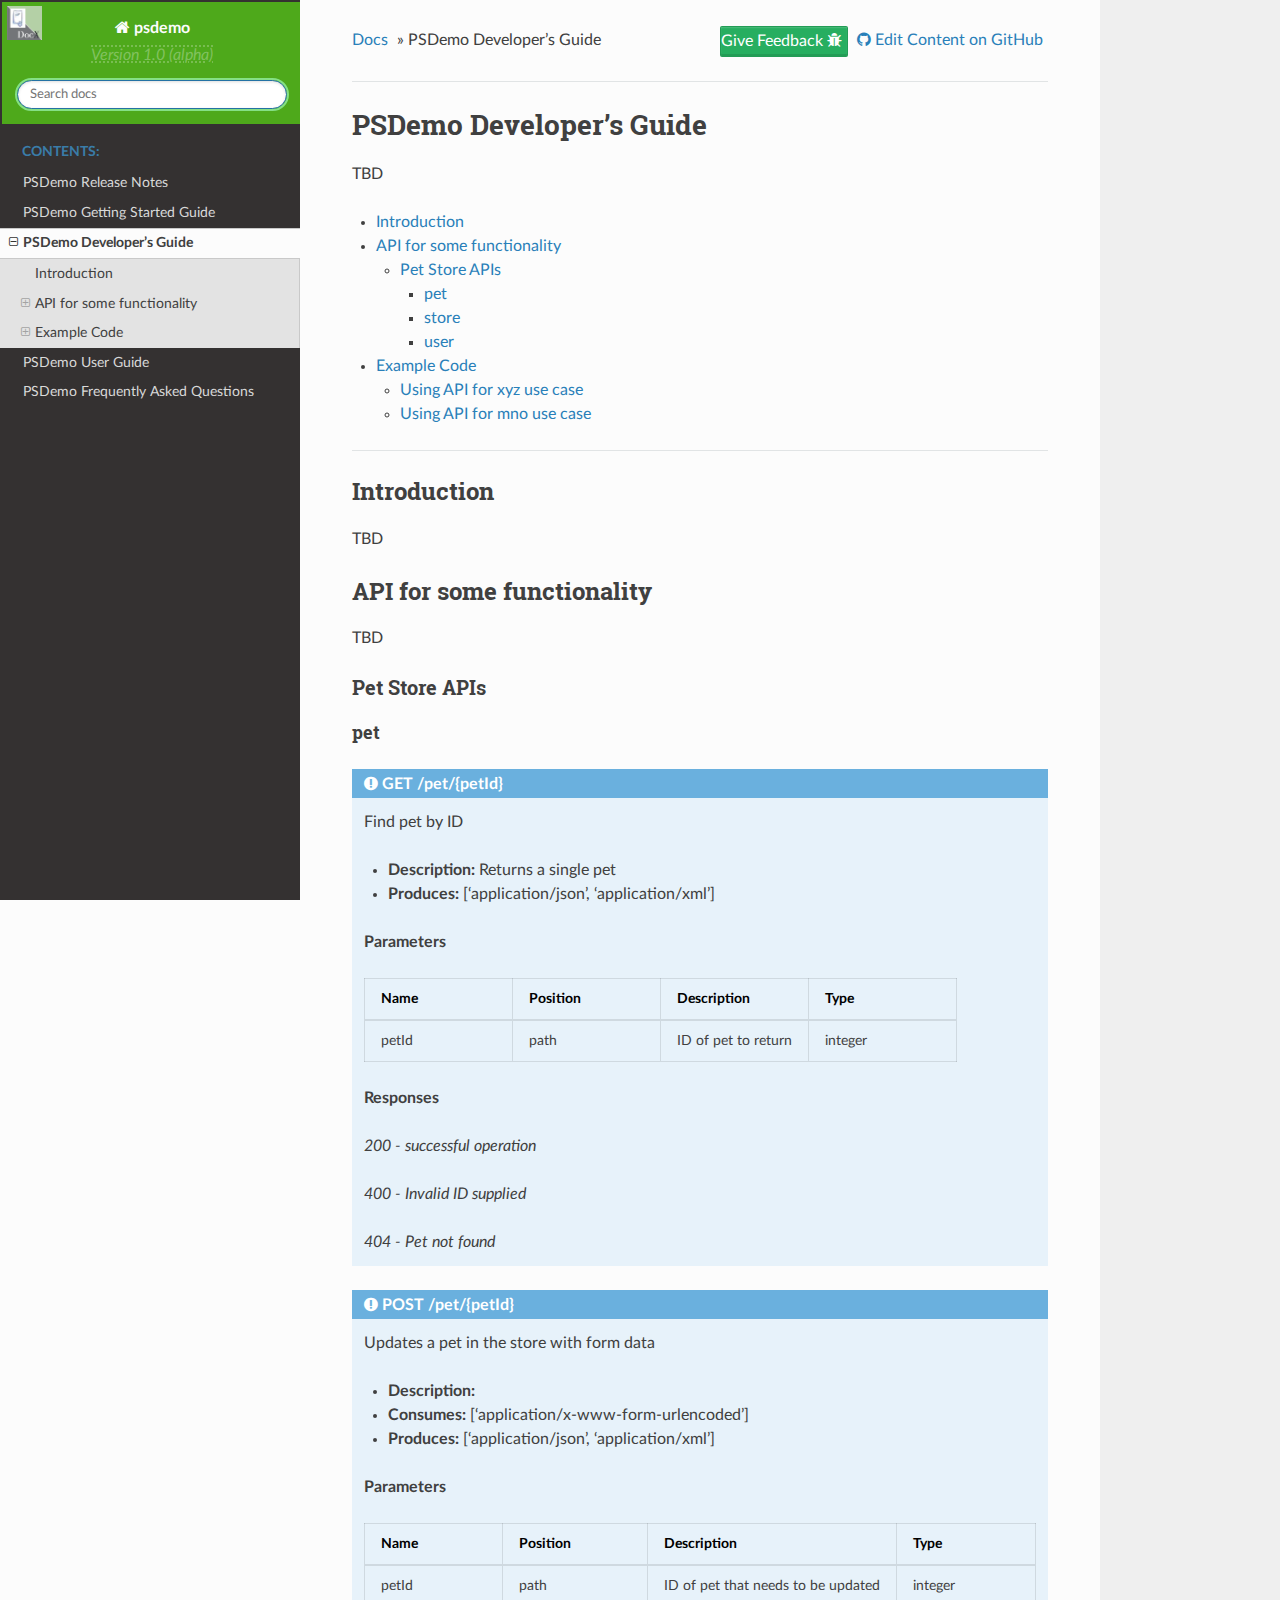
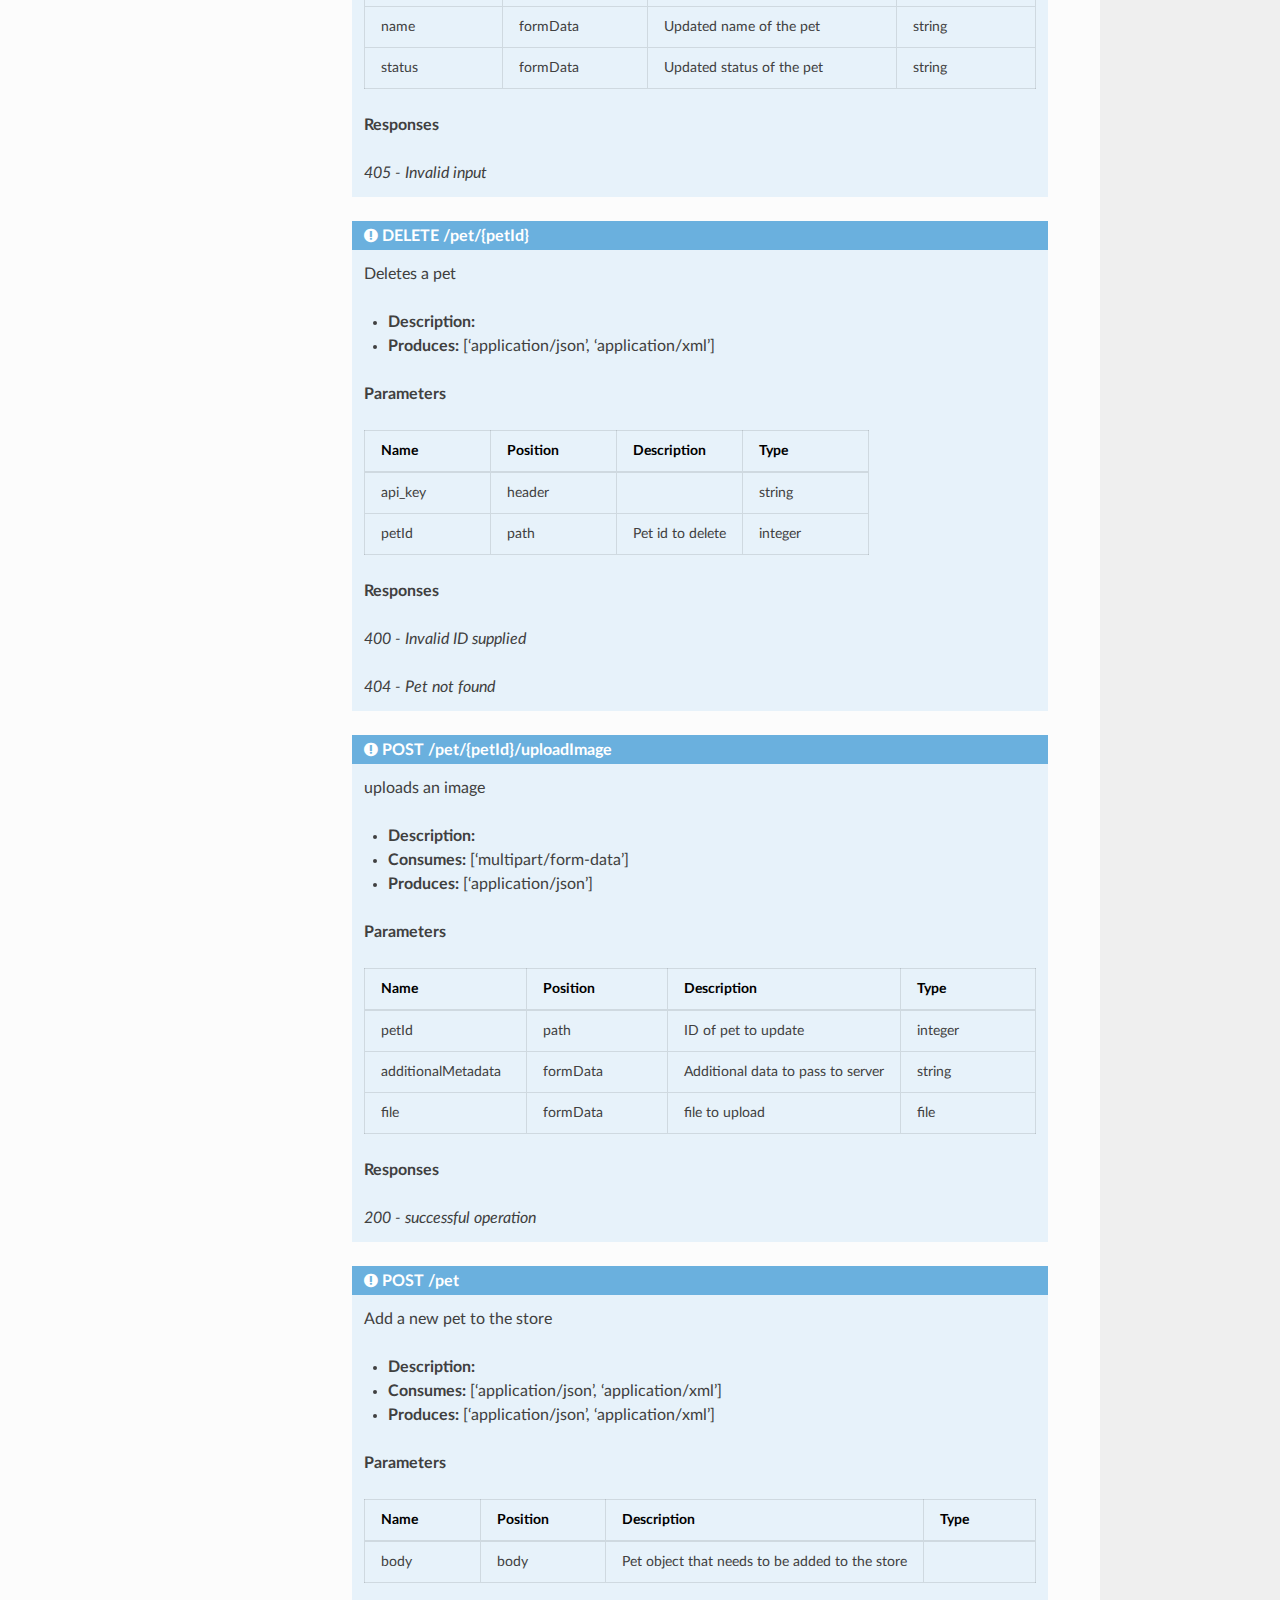
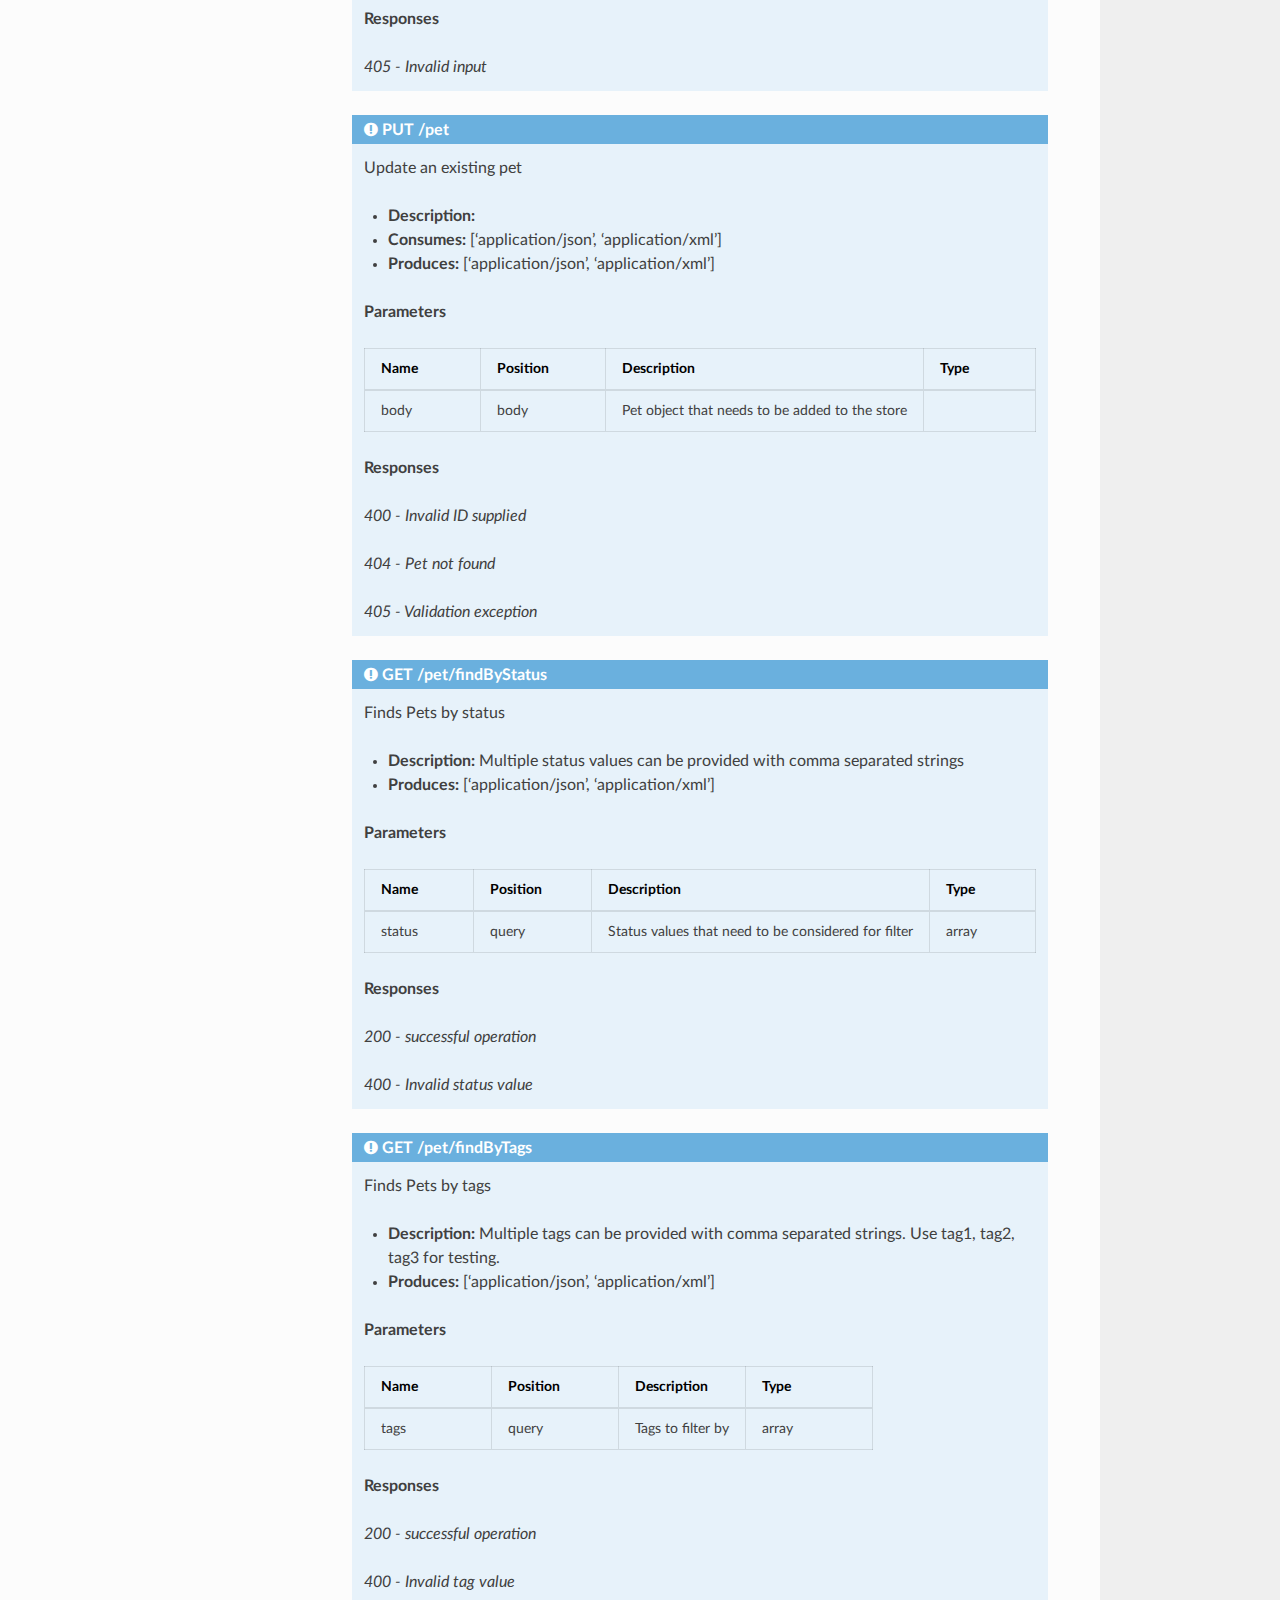
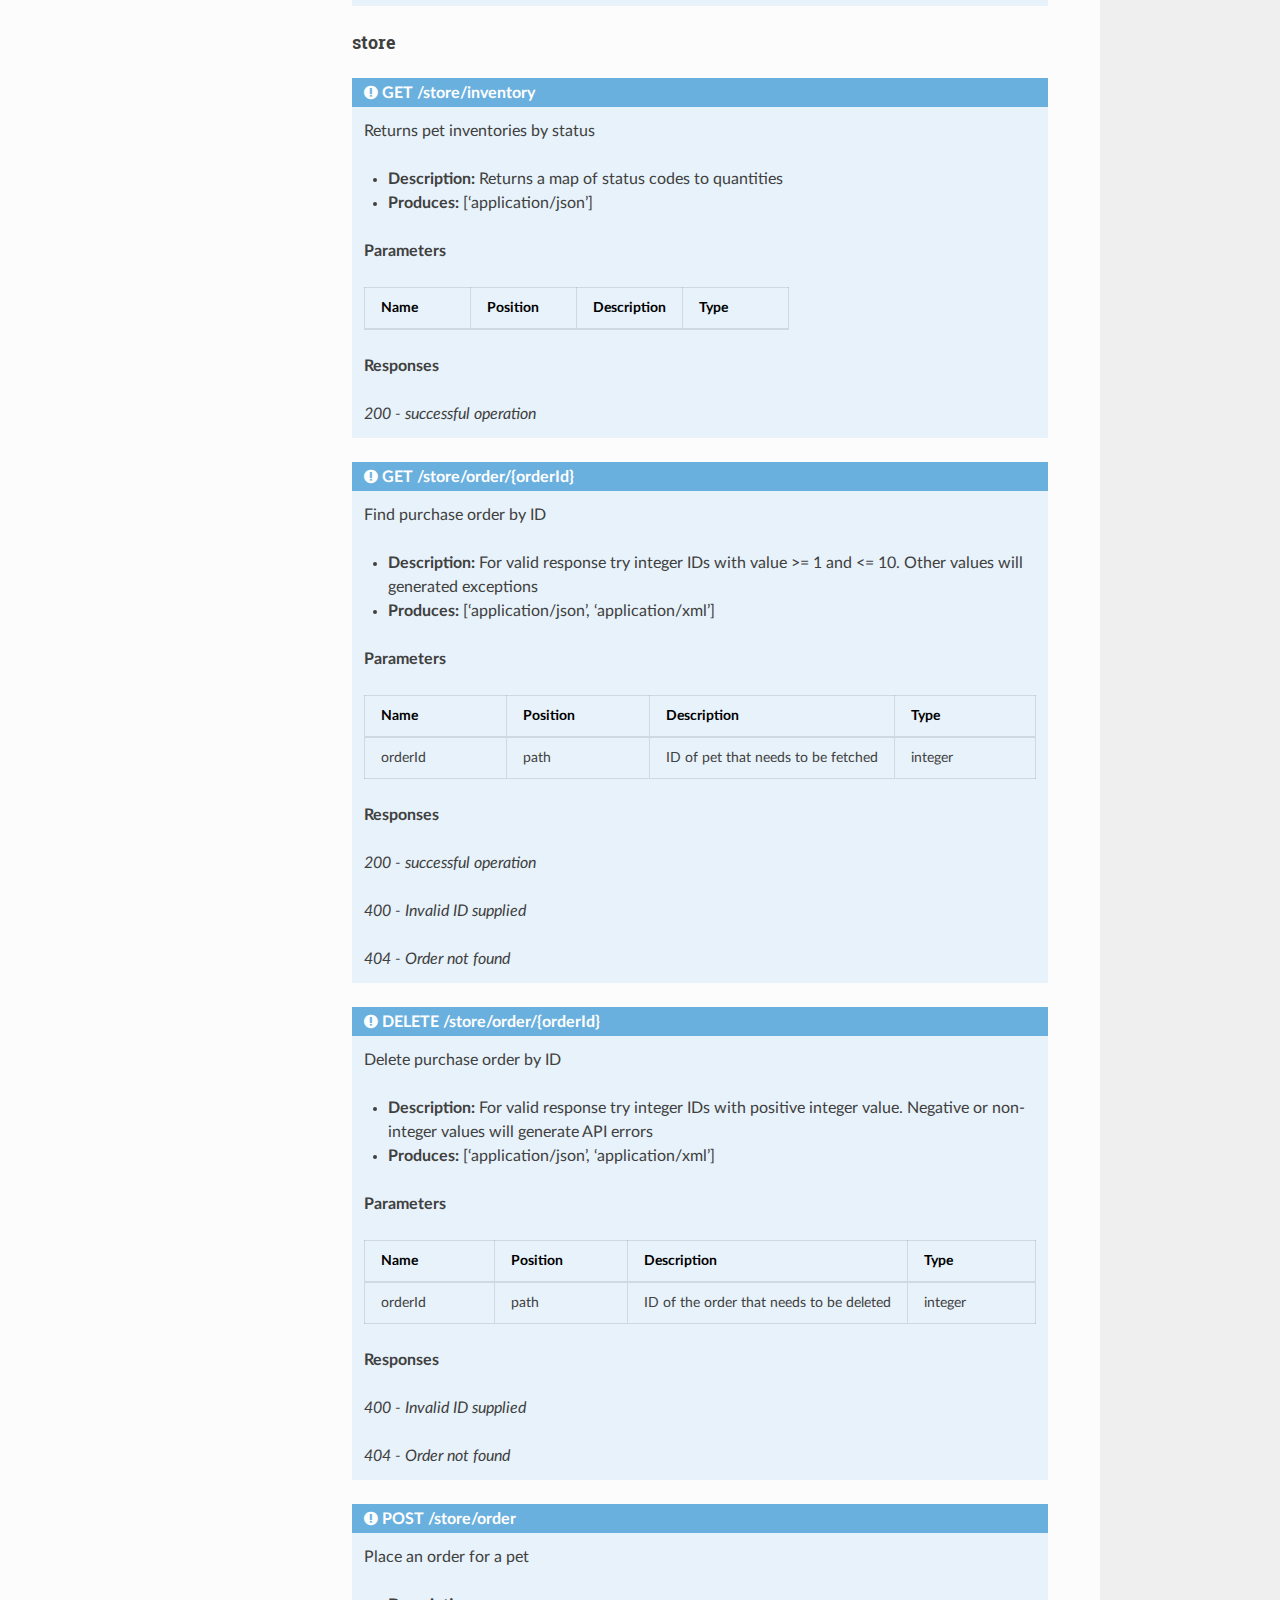
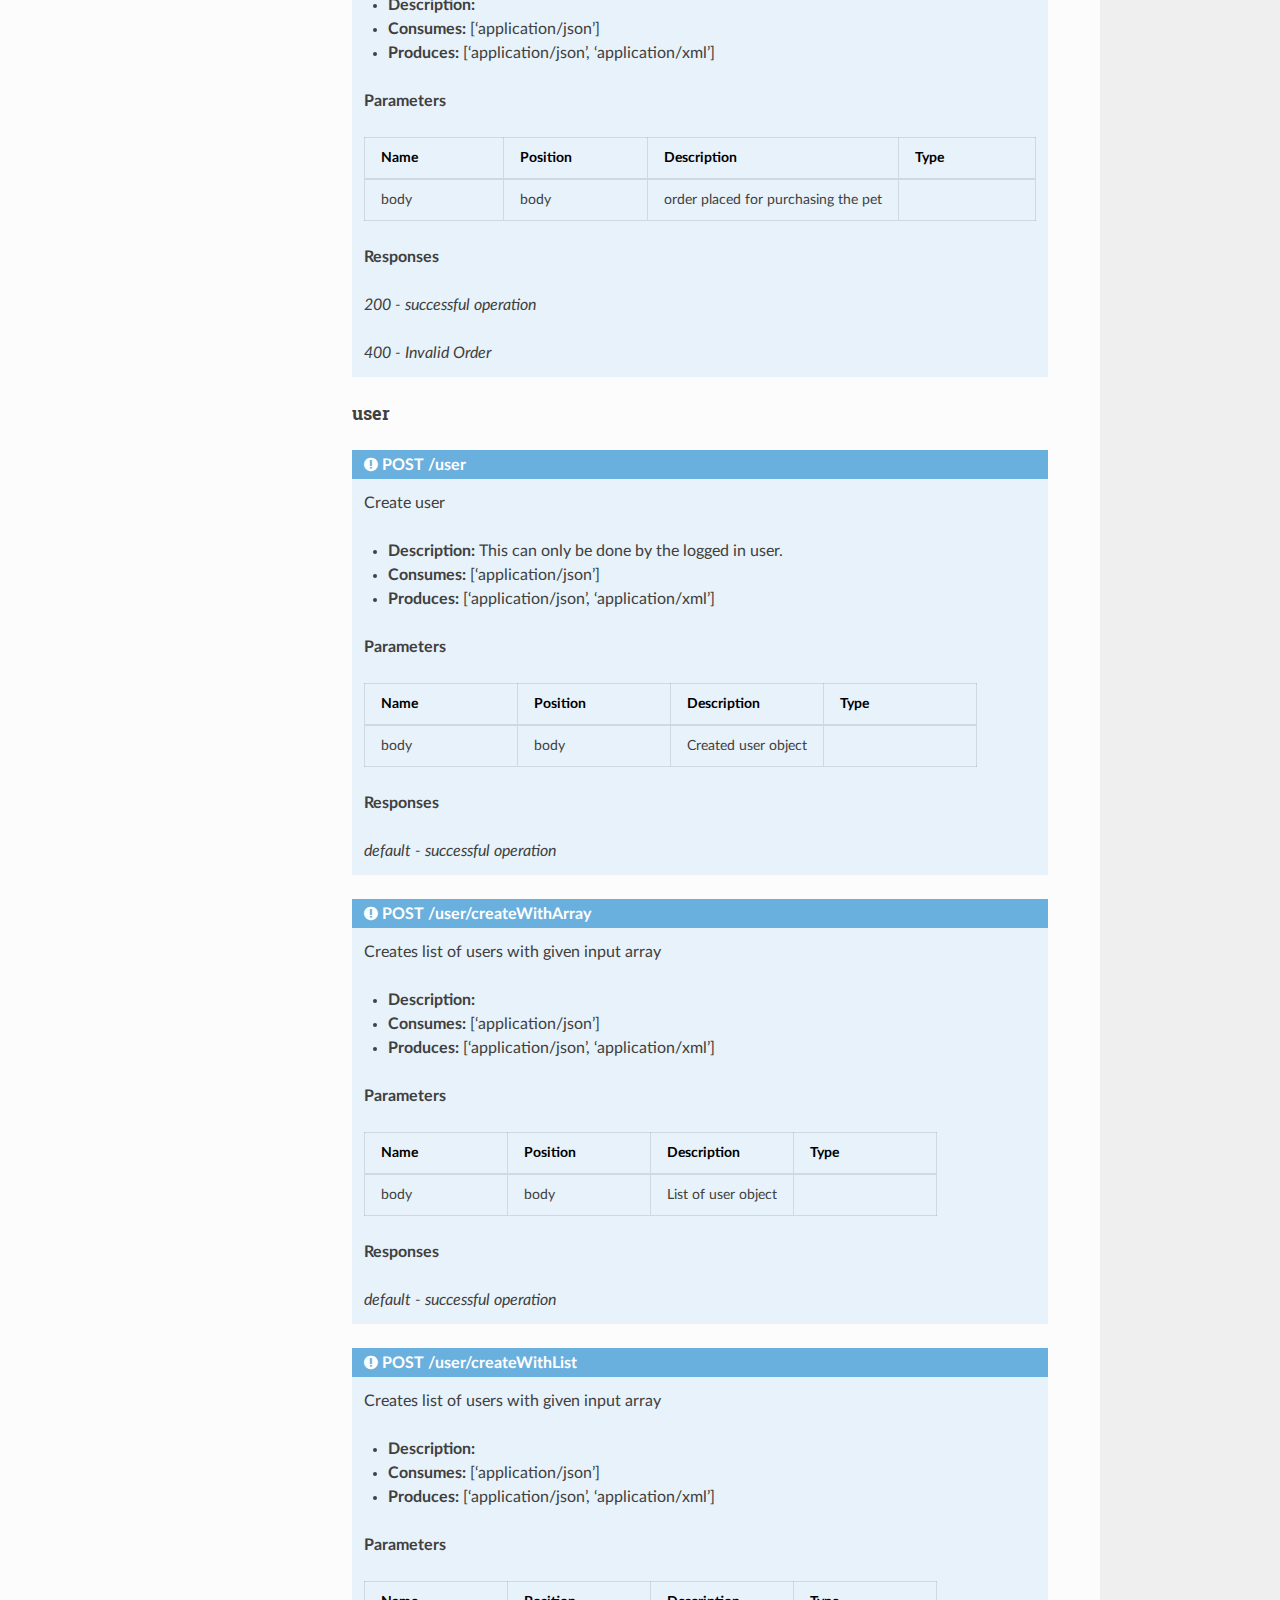
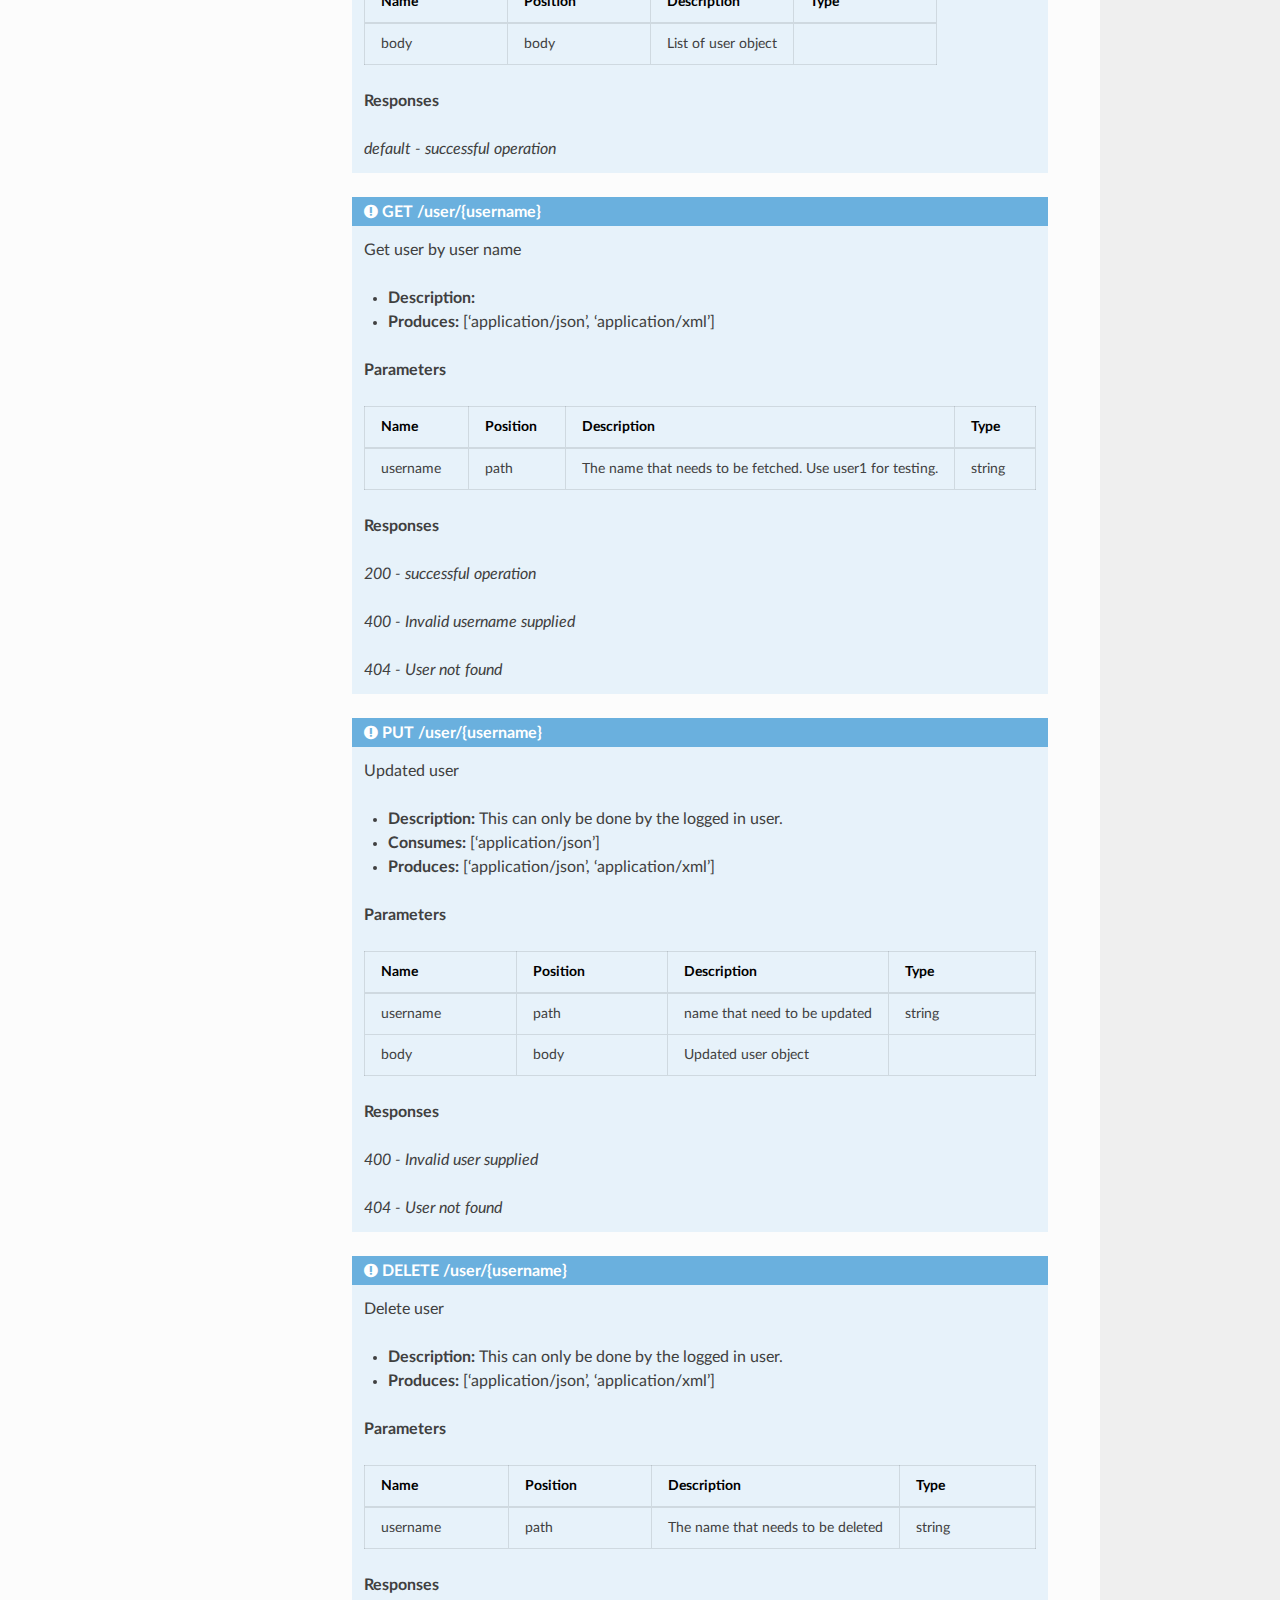
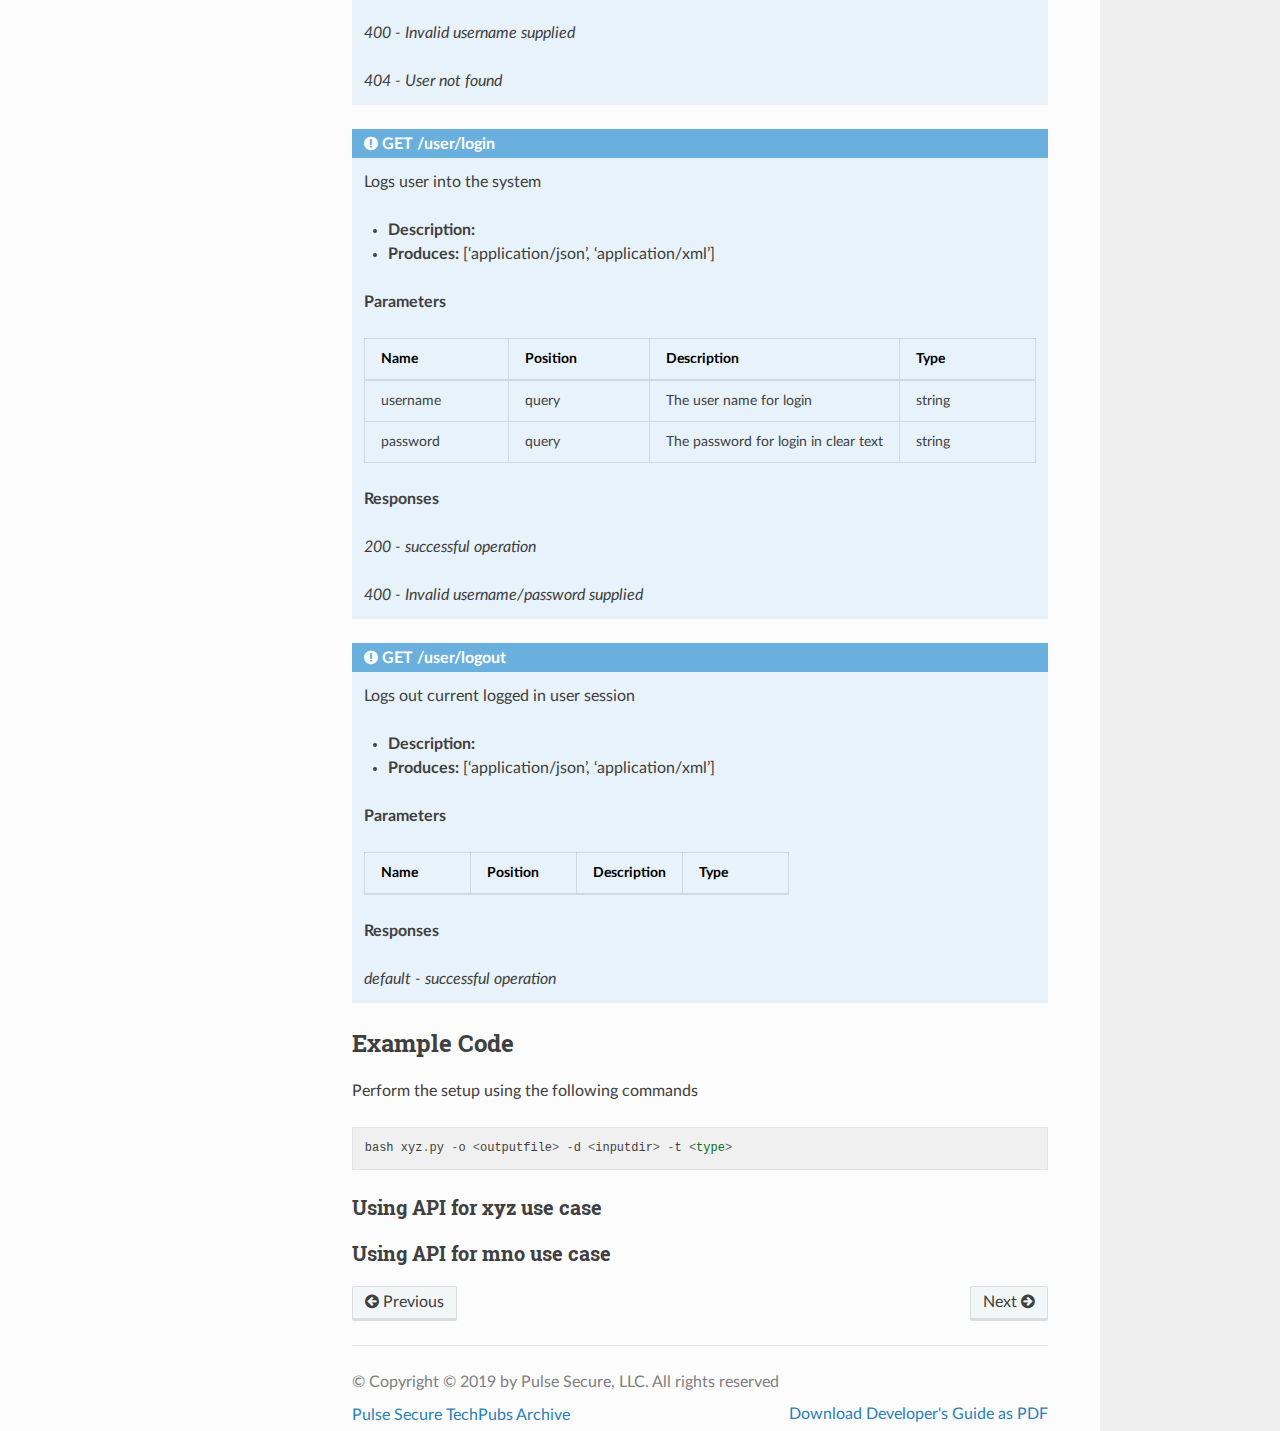
==== commit a88206b1: "Deploy shaloo/psdemo to github.com/shaloo/psdemo.git:gh-pages" ====
--- a/dev-guide.html
+++ b/dev-guide.html
@@ -218,6 +218,131 @@
 <div class="section" id="pet">
 <h4><a class="toc-backref" href="#id4">pet</a><a class="headerlink" href="#pet" title="Permalink to this headline">¶</a></h4>
 <div class="admonition">
+<p class="first admonition-title">GET /pet/{petId}</p>
+<p>Find pet by ID<ul class="simple">
+<li><strong>Description: 
+</strong>Returns a single pet</li>
+<li><strong>Produces: 
+</strong>[‘application/json’, ‘application/xml’]</li>
+</ul>
+</p>
+<p><strong>Parameters</strong></p>
+<table border="1" class="docutils">
+<colgroup>
+<col width="25%" />
+<col width="25%" />
+<col width="25%" />
+<col width="25%" />
+</colgroup>
+<thead valign="bottom">
+<tr class="row-odd"><th class="head">Name</th>
+<th class="head">Position</th>
+<th class="head">Description</th>
+<th class="head">Type</th>
+</tr>
+</thead>
+<tbody valign="top">
+<tr class="row-even"><td>petId</td>
+<td>path</td>
+<td>ID of pet to return</td>
+<td>integer</td>
+</tr>
+</tbody>
+</table>
+<p><strong>Responses</strong></p>
+<p><em>200 - successful operation</em></p>
+<p><em>400 - Invalid ID supplied</em></p>
+<p class="last"><em>404 - Pet not found</em></p>
+</div>
+<div class="admonition">
+<p class="first admonition-title">POST /pet/{petId}</p>
+<p>Updates a pet in the store with form data<ul class="simple">
+<li><strong>Description: 
+</strong></li>
+<li><strong>Consumes: 
+</strong>[‘application/x-www-form-urlencoded’]</li>
+<li><strong>Produces: 
+</strong>[‘application/json’, ‘application/xml’]</li>
+</ul>
+</p>
+<p><strong>Parameters</strong></p>
+<table border="1" class="docutils">
+<colgroup>
+<col width="25%" />
+<col width="25%" />
+<col width="25%" />
+<col width="25%" />
+</colgroup>
+<thead valign="bottom">
+<tr class="row-odd"><th class="head">Name</th>
+<th class="head">Position</th>
+<th class="head">Description</th>
+<th class="head">Type</th>
+</tr>
+</thead>
+<tbody valign="top">
+<tr class="row-even"><td>petId</td>
+<td>path</td>
+<td>ID of pet that needs to be updated</td>
+<td>integer</td>
+</tr>
+<tr class="row-odd"><td>name</td>
+<td>formData</td>
+<td>Updated name of the pet</td>
+<td>string</td>
+</tr>
+<tr class="row-even"><td>status</td>
+<td>formData</td>
+<td>Updated status of the pet</td>
+<td>string</td>
+</tr>
+</tbody>
+</table>
+<p><strong>Responses</strong></p>
+<p class="last"><em>405 - Invalid input</em></p>
+</div>
+<div class="admonition">
+<p class="first admonition-title">DELETE /pet/{petId}</p>
+<p>Deletes a pet<ul class="simple">
+<li><strong>Description: 
+</strong></li>
+<li><strong>Produces: 
+</strong>[‘application/json’, ‘application/xml’]</li>
+</ul>
+</p>
+<p><strong>Parameters</strong></p>
+<table border="1" class="docutils">
+<colgroup>
+<col width="25%" />
+<col width="25%" />
+<col width="25%" />
+<col width="25%" />
+</colgroup>
+<thead valign="bottom">
+<tr class="row-odd"><th class="head">Name</th>
+<th class="head">Position</th>
+<th class="head">Description</th>
+<th class="head">Type</th>
+</tr>
+</thead>
+<tbody valign="top">
+<tr class="row-even"><td>api_key</td>
+<td>header</td>
+<td></td>
+<td>string</td>
+</tr>
+<tr class="row-odd"><td>petId</td>
+<td>path</td>
+<td>Pet id to delete</td>
+<td>integer</td>
+</tr>
+</tbody>
+</table>
+<p><strong>Responses</strong></p>
+<p><em>400 - Invalid ID supplied</em></p>
+<p class="last"><em>404 - Pet not found</em></p>
+</div>
+<div class="admonition">
 <p class="first admonition-title">POST /pet/{petId}/uploadImage</p>
 <p>uploads an image<ul class="simple">
 <li><strong>Description: 
@@ -412,34 +537,67 @@
 <p><em>200 - successful operation</em></p>
 <p class="last"><em>400 - Invalid tag value</em></p>
 </div>
-<div class="admonition">
-<p class="first admonition-title">GET /pet/{petId}</p>
-<p>Find pet by ID<ul class="simple">
-<li><strong>Description: 
-</strong>Returns a single pet</li>
-<li><strong>Produces: 
-</strong>[‘application/json’, ‘application/xml’]</li>
-</ul>
-</p>
-<p><strong>Parameters</strong></p>
-<table border="1" class="docutils">
-<colgroup>
-<col width="25%" />
-<col width="25%" />
-<col width="25%" />
-<col width="25%" />
-</colgroup>
-<thead valign="bottom">
-<tr class="row-odd"><th class="head">Name</th>
-<th class="head">Position</th>
-<th class="head">Description</th>
-<th class="head">Type</th>
-</tr>
-</thead>
-<tbody valign="top">
-<tr class="row-even"><td>petId</td>
+</div>
+<div class="section" id="store">
+<h4><a class="toc-backref" href="#id5">store</a><a class="headerlink" href="#store" title="Permalink to this headline">¶</a></h4>
+<div class="admonition">
+<p class="first admonition-title">GET /store/inventory</p>
+<p>Returns pet inventories by status<ul class="simple">
+<li><strong>Description: 
+</strong>Returns a map of status codes to quantities</li>
+<li><strong>Produces: 
+</strong>[‘application/json’]</li>
+</ul>
+</p>
+<p><strong>Parameters</strong></p>
+<table border="1" class="docutils">
+<colgroup>
+<col width="25%" />
+<col width="25%" />
+<col width="25%" />
+<col width="25%" />
+</colgroup>
+<thead valign="bottom">
+<tr class="row-odd"><th class="head">Name</th>
+<th class="head">Position</th>
+<th class="head">Description</th>
+<th class="head">Type</th>
+</tr>
+</thead>
+<tbody valign="top">
+</tbody>
+</table>
+<p><strong>Responses</strong></p>
+<p class="last"><em>200 - successful operation</em></p>
+</div>
+<div class="admonition">
+<p class="first admonition-title">GET /store/order/{orderId}</p>
+<p>Find purchase order by ID<ul class="simple">
+<li><strong>Description: 
+</strong>For valid response try integer IDs with value &gt;= 1 and &lt;= 10. Other values will generated exceptions</li>
+<li><strong>Produces: 
+</strong>[‘application/json’, ‘application/xml’]</li>
+</ul>
+</p>
+<p><strong>Parameters</strong></p>
+<table border="1" class="docutils">
+<colgroup>
+<col width="25%" />
+<col width="25%" />
+<col width="25%" />
+<col width="25%" />
+</colgroup>
+<thead valign="bottom">
+<tr class="row-odd"><th class="head">Name</th>
+<th class="head">Position</th>
+<th class="head">Description</th>
+<th class="head">Type</th>
+</tr>
+</thead>
+<tbody valign="top">
+<tr class="row-even"><td>orderId</td>
 <td>path</td>
-<td>ID of pet to return</td>
+<td>ID of pet that needs to be fetched</td>
 <td>integer</td>
 </tr>
 </tbody>
@@ -447,99 +605,44 @@
 <p><strong>Responses</strong></p>
 <p><em>200 - successful operation</em></p>
 <p><em>400 - Invalid ID supplied</em></p>
-<p class="last"><em>404 - Pet not found</em></p>
-</div>
-<div class="admonition">
-<p class="first admonition-title">POST /pet/{petId}</p>
-<p>Updates a pet in the store with form data<ul class="simple">
-<li><strong>Description: 
-</strong></li>
-<li><strong>Consumes: 
-</strong>[‘application/x-www-form-urlencoded’]</li>
-<li><strong>Produces: 
-</strong>[‘application/json’, ‘application/xml’]</li>
-</ul>
-</p>
-<p><strong>Parameters</strong></p>
-<table border="1" class="docutils">
-<colgroup>
-<col width="25%" />
-<col width="25%" />
-<col width="25%" />
-<col width="25%" />
-</colgroup>
-<thead valign="bottom">
-<tr class="row-odd"><th class="head">Name</th>
-<th class="head">Position</th>
-<th class="head">Description</th>
-<th class="head">Type</th>
-</tr>
-</thead>
-<tbody valign="top">
-<tr class="row-even"><td>petId</td>
+<p class="last"><em>404 - Order not found</em></p>
+</div>
+<div class="admonition">
+<p class="first admonition-title">DELETE /store/order/{orderId}</p>
+<p>Delete purchase order by ID<ul class="simple">
+<li><strong>Description: 
+</strong>For valid response try integer IDs with positive integer value. Negative or non-integer values will generate API errors</li>
+<li><strong>Produces: 
+</strong>[‘application/json’, ‘application/xml’]</li>
+</ul>
+</p>
+<p><strong>Parameters</strong></p>
+<table border="1" class="docutils">
+<colgroup>
+<col width="25%" />
+<col width="25%" />
+<col width="25%" />
+<col width="25%" />
+</colgroup>
+<thead valign="bottom">
+<tr class="row-odd"><th class="head">Name</th>
+<th class="head">Position</th>
+<th class="head">Description</th>
+<th class="head">Type</th>
+</tr>
+</thead>
+<tbody valign="top">
+<tr class="row-even"><td>orderId</td>
 <td>path</td>
-<td>ID of pet that needs to be updated</td>
+<td>ID of the order that needs to be deleted</td>
 <td>integer</td>
 </tr>
-<tr class="row-odd"><td>name</td>
-<td>formData</td>
-<td>Updated name of the pet</td>
-<td>string</td>
-</tr>
-<tr class="row-even"><td>status</td>
-<td>formData</td>
-<td>Updated status of the pet</td>
-<td>string</td>
-</tr>
-</tbody>
-</table>
-<p><strong>Responses</strong></p>
-<p class="last"><em>405 - Invalid input</em></p>
-</div>
-<div class="admonition">
-<p class="first admonition-title">DELETE /pet/{petId}</p>
-<p>Deletes a pet<ul class="simple">
-<li><strong>Description: 
-</strong></li>
-<li><strong>Produces: 
-</strong>[‘application/json’, ‘application/xml’]</li>
-</ul>
-</p>
-<p><strong>Parameters</strong></p>
-<table border="1" class="docutils">
-<colgroup>
-<col width="25%" />
-<col width="25%" />
-<col width="25%" />
-<col width="25%" />
-</colgroup>
-<thead valign="bottom">
-<tr class="row-odd"><th class="head">Name</th>
-<th class="head">Position</th>
-<th class="head">Description</th>
-<th class="head">Type</th>
-</tr>
-</thead>
-<tbody valign="top">
-<tr class="row-even"><td>api_key</td>
-<td>header</td>
-<td></td>
-<td>string</td>
-</tr>
-<tr class="row-odd"><td>petId</td>
-<td>path</td>
-<td>Pet id to delete</td>
-<td>integer</td>
-</tr>
 </tbody>
 </table>
 <p><strong>Responses</strong></p>
 <p><em>400 - Invalid ID supplied</em></p>
-<p class="last"><em>404 - Pet not found</em></p>
-</div>
-</div>
-<div class="section" id="store">
-<h4><a class="toc-backref" href="#id5">store</a><a class="headerlink" href="#store" title="Permalink to this headline">¶</a></h4>
+<p class="last"><em>404 - Order not found</em></p>
+</div>
 <div class="admonition">
 <p class="first admonition-title">POST /store/order</p>
 <p>Place an order for a pet<ul class="simple">
@@ -578,112 +681,46 @@
 <p><em>200 - successful operation</em></p>
 <p class="last"><em>400 - Invalid Order</em></p>
 </div>
-<div class="admonition">
-<p class="first admonition-title">GET /store/order/{orderId}</p>
-<p>Find purchase order by ID<ul class="simple">
-<li><strong>Description: 
-</strong>For valid response try integer IDs with value &gt;= 1 and &lt;= 10. Other values will generated exceptions</li>
-<li><strong>Produces: 
-</strong>[‘application/json’, ‘application/xml’]</li>
-</ul>
-</p>
-<p><strong>Parameters</strong></p>
-<table border="1" class="docutils">
-<colgroup>
-<col width="25%" />
-<col width="25%" />
-<col width="25%" />
-<col width="25%" />
-</colgroup>
-<thead valign="bottom">
-<tr class="row-odd"><th class="head">Name</th>
-<th class="head">Position</th>
-<th class="head">Description</th>
-<th class="head">Type</th>
-</tr>
-</thead>
-<tbody valign="top">
-<tr class="row-even"><td>orderId</td>
-<td>path</td>
-<td>ID of pet that needs to be fetched</td>
-<td>integer</td>
-</tr>
-</tbody>
-</table>
-<p><strong>Responses</strong></p>
-<p><em>200 - successful operation</em></p>
-<p><em>400 - Invalid ID supplied</em></p>
-<p class="last"><em>404 - Order not found</em></p>
-</div>
-<div class="admonition">
-<p class="first admonition-title">DELETE /store/order/{orderId}</p>
-<p>Delete purchase order by ID<ul class="simple">
-<li><strong>Description: 
-</strong>For valid response try integer IDs with positive integer value. Negative or non-integer values will generate API errors</li>
-<li><strong>Produces: 
-</strong>[‘application/json’, ‘application/xml’]</li>
-</ul>
-</p>
-<p><strong>Parameters</strong></p>
-<table border="1" class="docutils">
-<colgroup>
-<col width="25%" />
-<col width="25%" />
-<col width="25%" />
-<col width="25%" />
-</colgroup>
-<thead valign="bottom">
-<tr class="row-odd"><th class="head">Name</th>
-<th class="head">Position</th>
-<th class="head">Description</th>
-<th class="head">Type</th>
-</tr>
-</thead>
-<tbody valign="top">
-<tr class="row-even"><td>orderId</td>
-<td>path</td>
-<td>ID of the order that needs to be deleted</td>
-<td>integer</td>
-</tr>
-</tbody>
-</table>
-<p><strong>Responses</strong></p>
-<p><em>400 - Invalid ID supplied</em></p>
-<p class="last"><em>404 - Order not found</em></p>
-</div>
-<div class="admonition">
-<p class="first admonition-title">GET /store/inventory</p>
-<p>Returns pet inventories by status<ul class="simple">
-<li><strong>Description: 
-</strong>Returns a map of status codes to quantities</li>
-<li><strong>Produces: 
-</strong>[‘application/json’]</li>
-</ul>
-</p>
-<p><strong>Parameters</strong></p>
-<table border="1" class="docutils">
-<colgroup>
-<col width="25%" />
-<col width="25%" />
-<col width="25%" />
-<col width="25%" />
-</colgroup>
-<thead valign="bottom">
-<tr class="row-odd"><th class="head">Name</th>
-<th class="head">Position</th>
-<th class="head">Description</th>
-<th class="head">Type</th>
-</tr>
-</thead>
-<tbody valign="top">
-</tbody>
-</table>
-<p><strong>Responses</strong></p>
-<p class="last"><em>200 - successful operation</em></p>
-</div>
 </div>
 <div class="section" id="user">
 <h4><a class="toc-backref" href="#id6">user</a><a class="headerlink" href="#user" title="Permalink to this headline">¶</a></h4>
+<div class="admonition">
+<p class="first admonition-title">POST /user</p>
+<p>Create user<ul class="simple">
+<li><strong>Description: 
+</strong>This can only be done by the logged in user.</li>
+<li><strong>Consumes: 
+</strong>[‘application/json’]</li>
+<li><strong>Produces: 
+</strong>[‘application/json’, ‘application/xml’]</li>
+</ul>
+</p>
+<p><strong>Parameters</strong></p>
+<table border="1" class="docutils">
+<colgroup>
+<col width="25%" />
+<col width="25%" />
+<col width="25%" />
+<col width="25%" />
+</colgroup>
+<thead valign="bottom">
+<tr class="row-odd"><th class="head">Name</th>
+<th class="head">Position</th>
+<th class="head">Description</th>
+<th class="head">Type</th>
+</tr>
+</thead>
+<tbody valign="top">
+<tr class="row-even"><td>body</td>
+<td>body</td>
+<td>Created user object</td>
+<td></td>
+</tr>
+</tbody>
+</table>
+<p><strong>Responses</strong></p>
+<p class="last"><em>default - successful operation</em></p>
+</div>
 <div class="admonition">
 <p class="first admonition-title">POST /user/createWithArray</p>
 <p>Creates list of users with given input array<ul class="simple">
@@ -940,43 +977,6 @@
 </tr>
 </thead>
 <tbody valign="top">
-</tbody>
-</table>
-<p><strong>Responses</strong></p>
-<p class="last"><em>default - successful operation</em></p>
-</div>
-<div class="admonition">
-<p class="first admonition-title">POST /user</p>
-<p>Create user<ul class="simple">
-<li><strong>Description: 
-</strong>This can only be done by the logged in user.</li>
-<li><strong>Consumes: 
-</strong>[‘application/json’]</li>
-<li><strong>Produces: 
-</strong>[‘application/json’, ‘application/xml’]</li>
-</ul>
-</p>
-<p><strong>Parameters</strong></p>
-<table border="1" class="docutils">
-<colgroup>
-<col width="25%" />
-<col width="25%" />
-<col width="25%" />
-<col width="25%" />
-</colgroup>
-<thead valign="bottom">
-<tr class="row-odd"><th class="head">Name</th>
-<th class="head">Position</th>
-<th class="head">Description</th>
-<th class="head">Type</th>
-</tr>
-</thead>
-<tbody valign="top">
-<tr class="row-even"><td>body</td>
-<td>body</td>
-<td>Created user object</td>
-<td></td>
-</tr>
 </tbody>
 </table>
 <p><strong>Responses</strong></p>
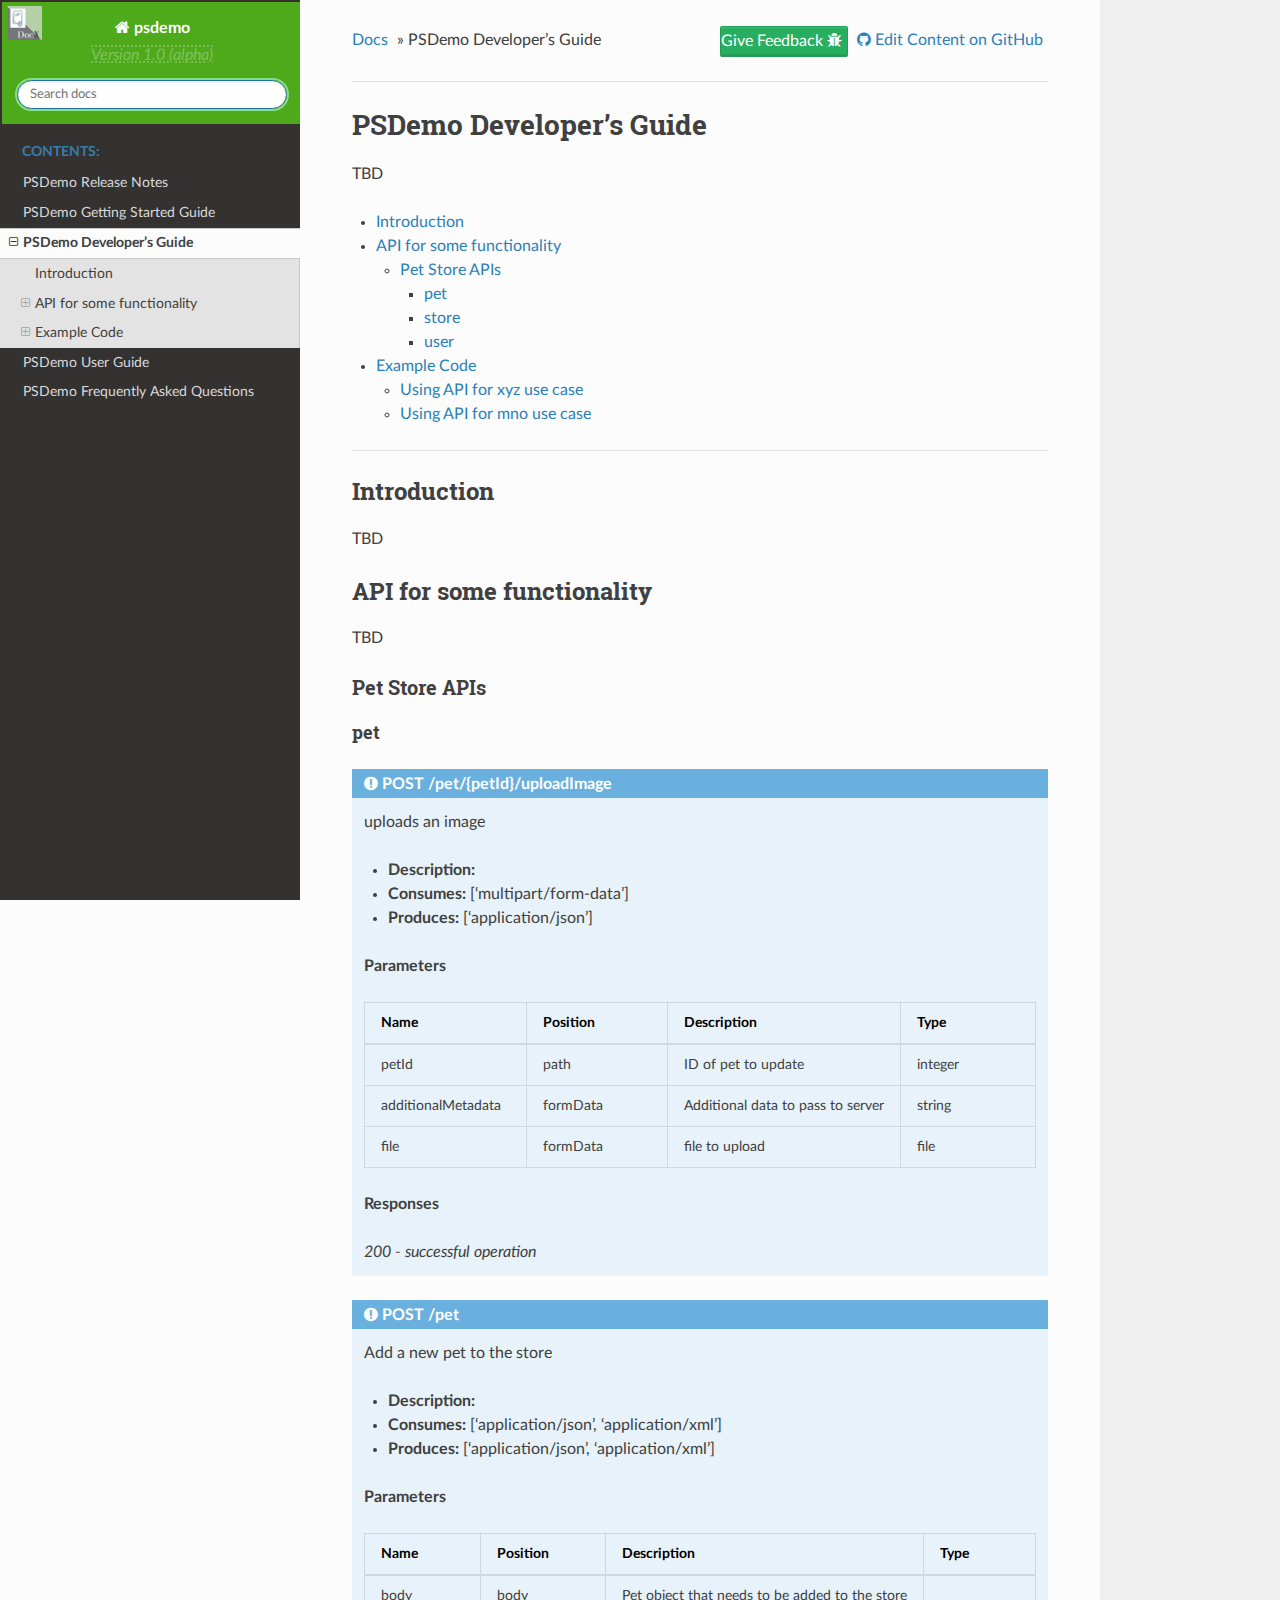
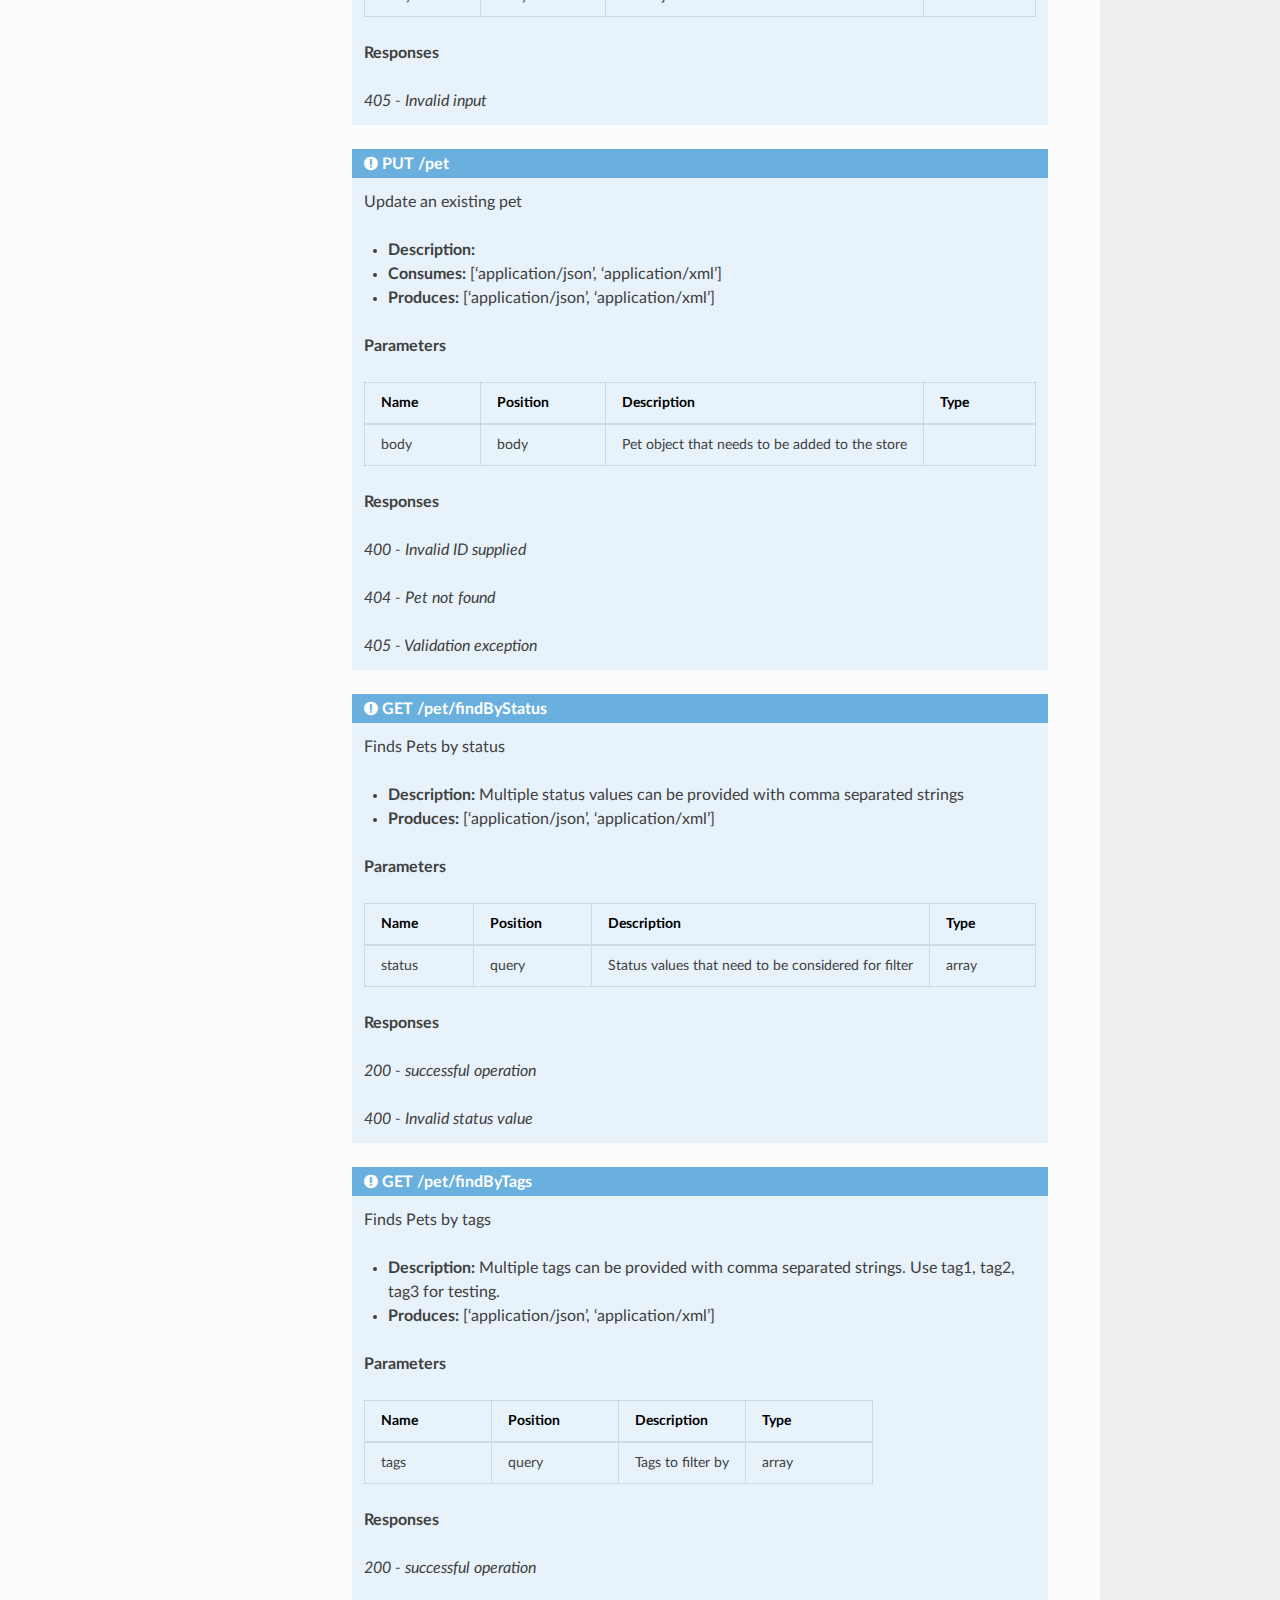
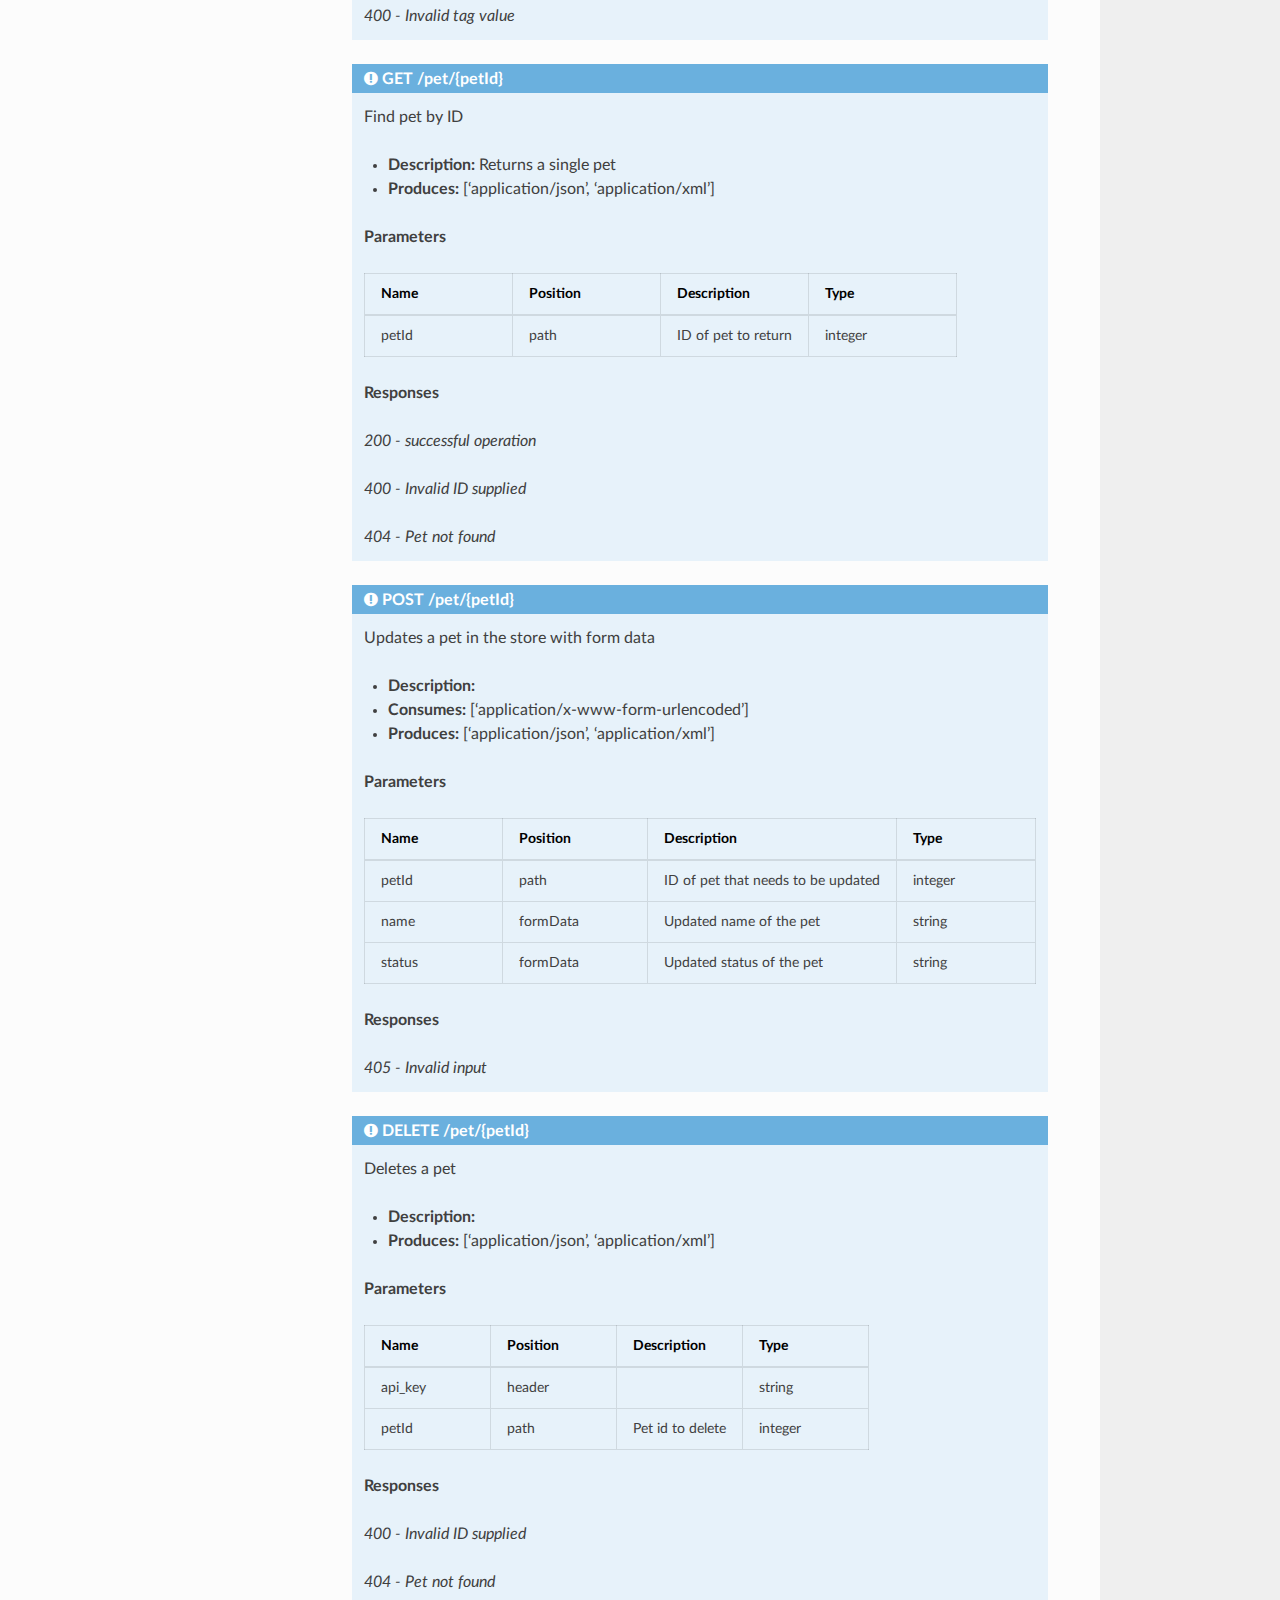
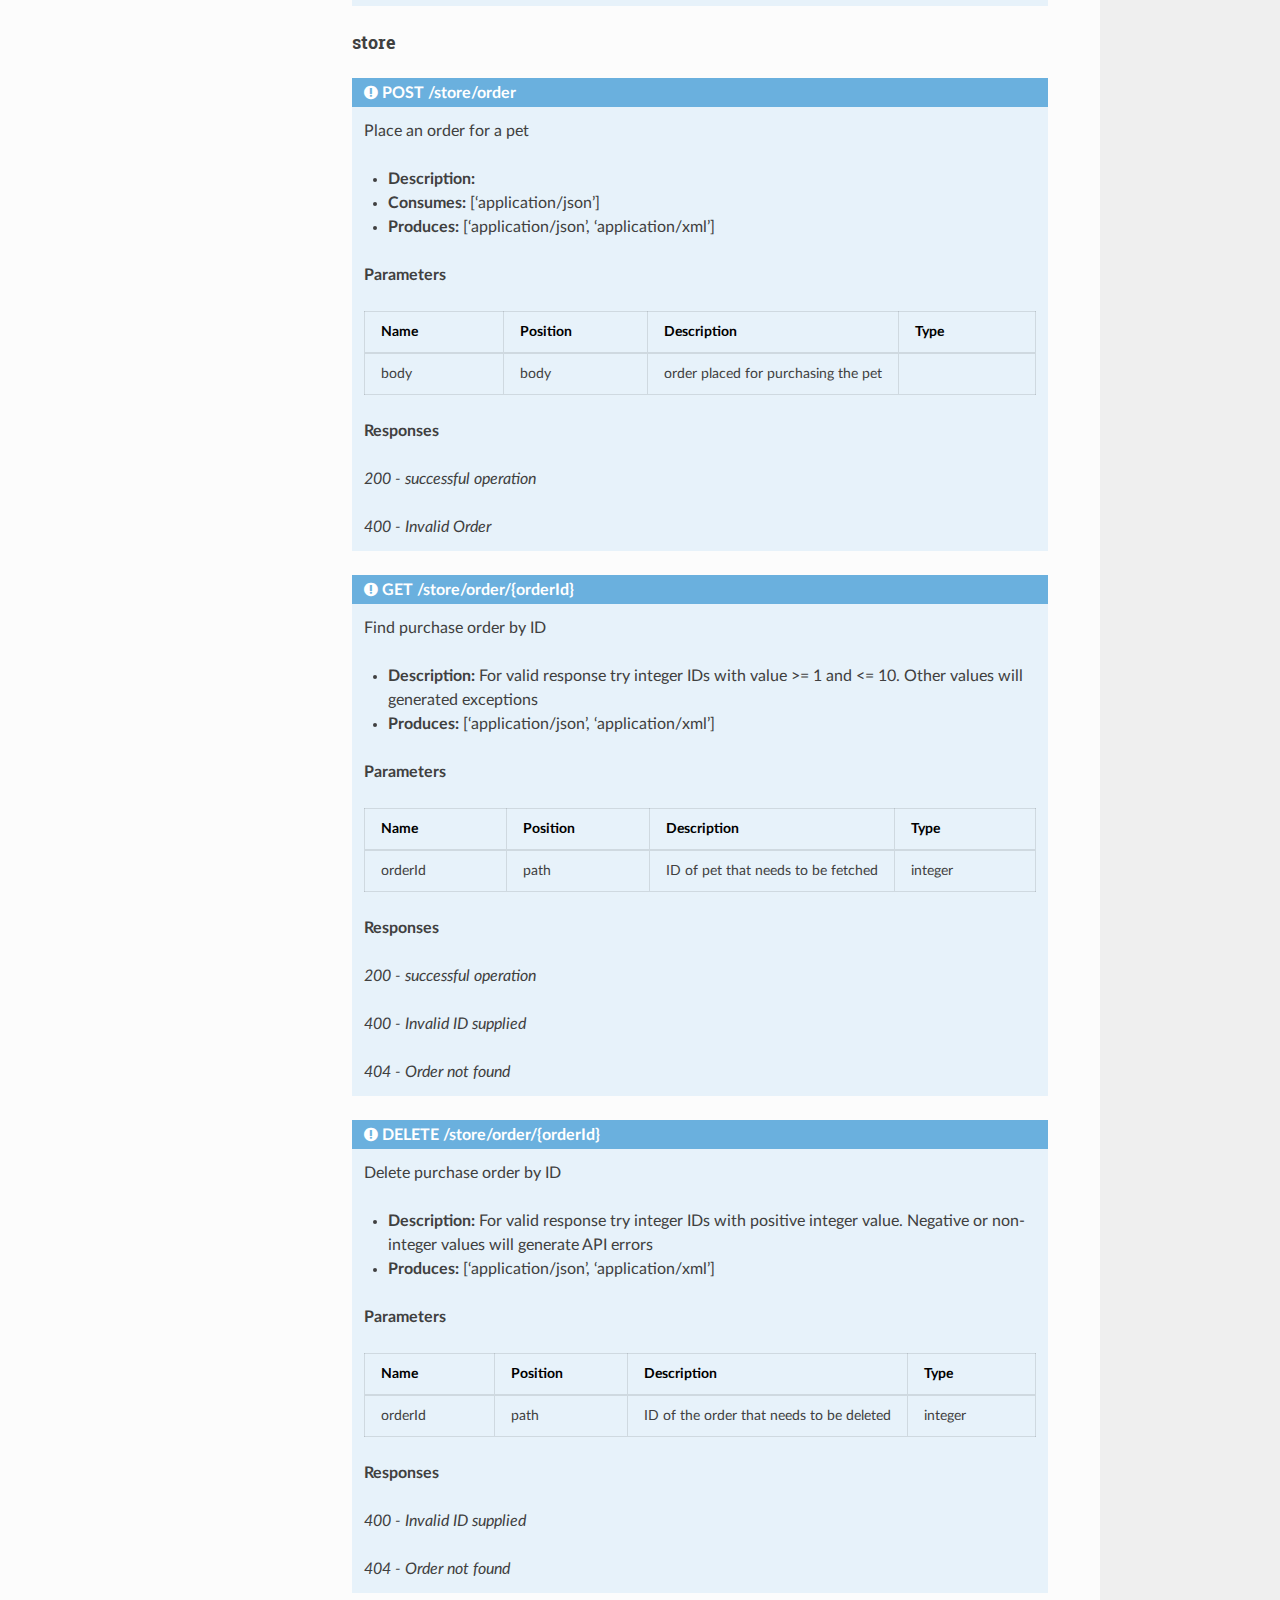
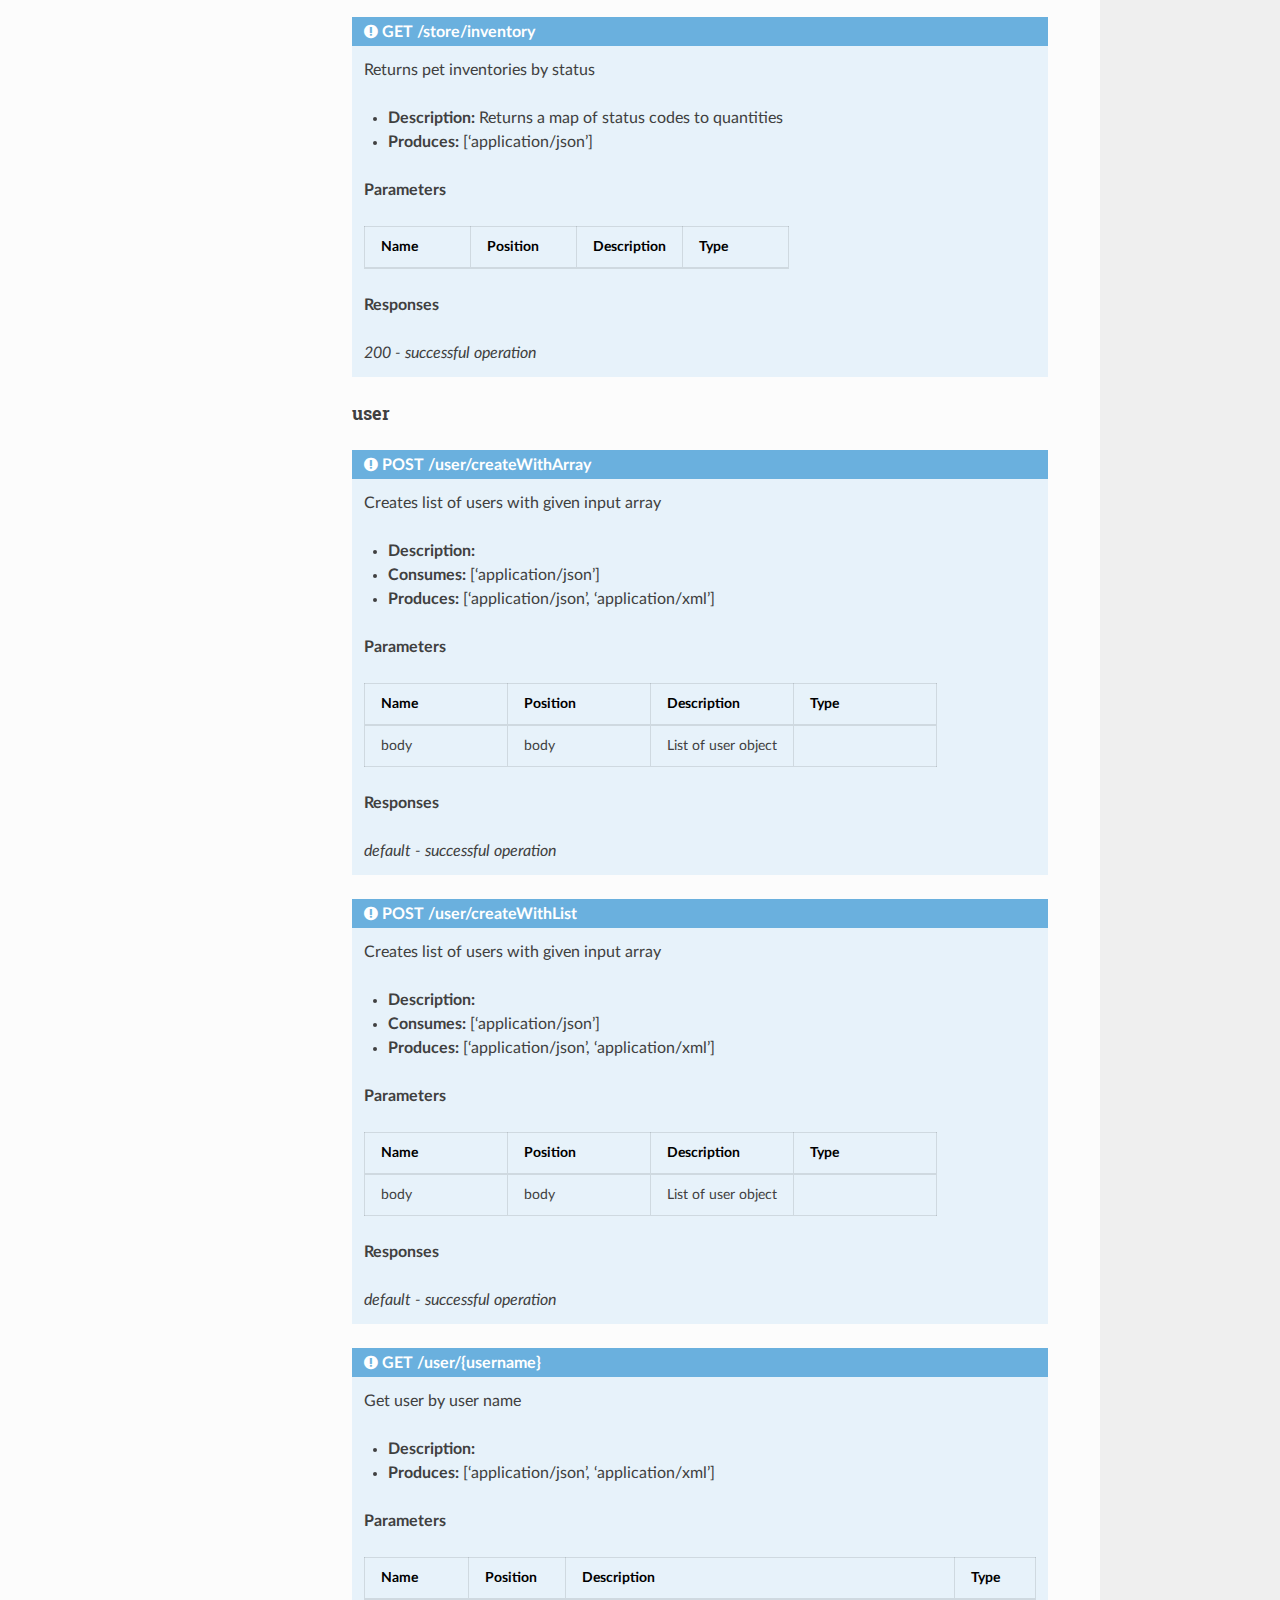
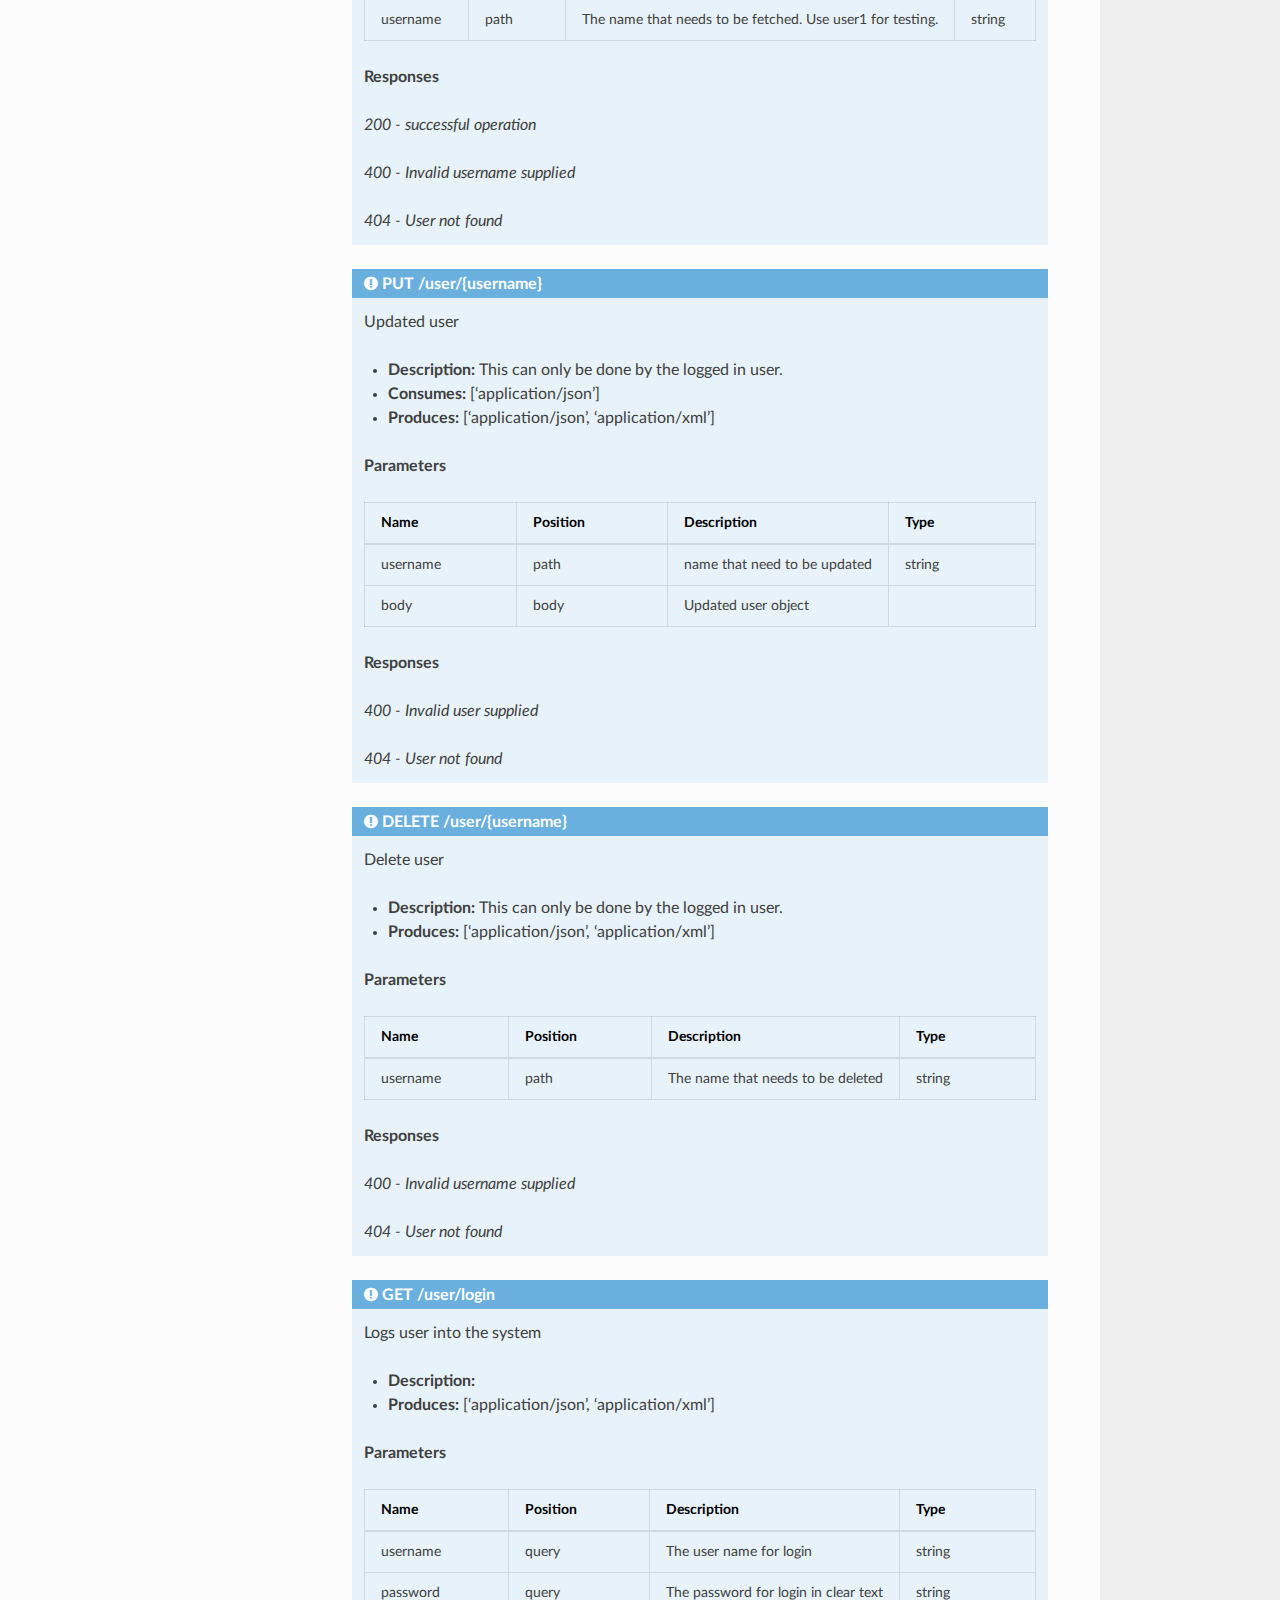
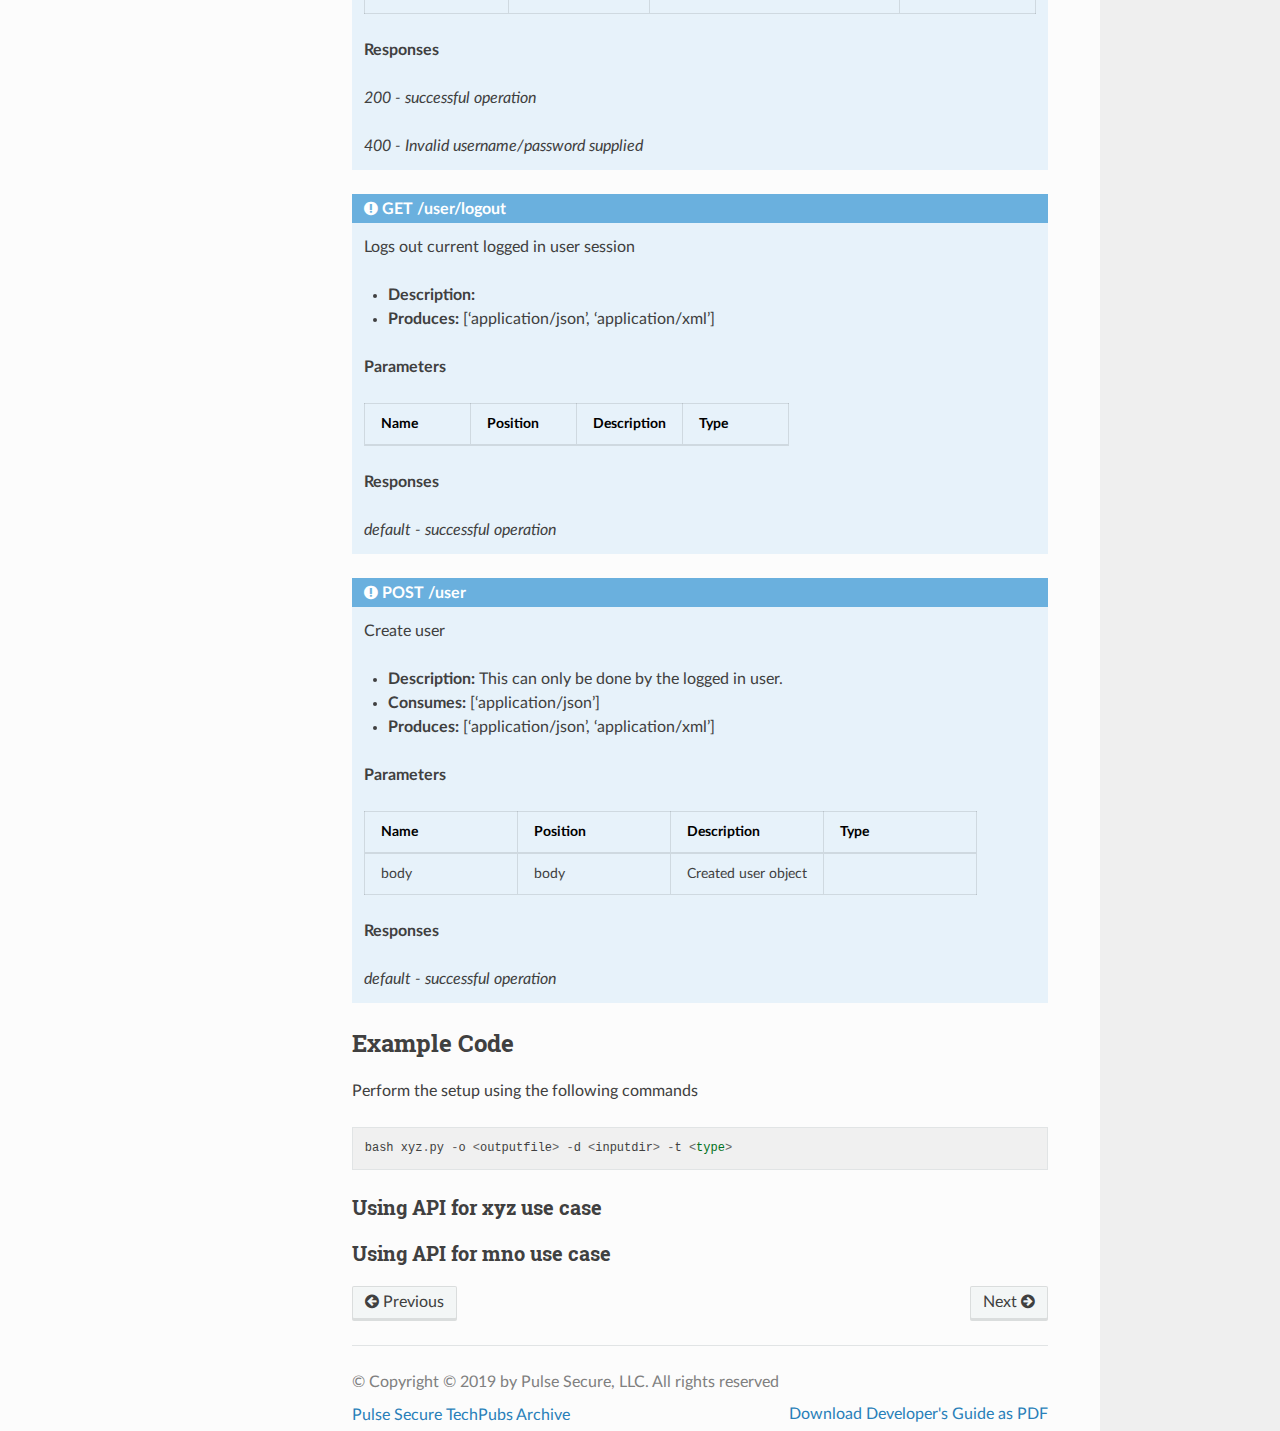
==== commit 27e8b649: "Deploy shaloo/psdemo to github.com/shaloo/psdemo.git:gh-pages" ====
--- a/dev-guide.html
+++ b/dev-guide.html
@@ -218,6 +218,201 @@
 <div class="section" id="pet">
 <h4><a class="toc-backref" href="#id4">pet</a><a class="headerlink" href="#pet" title="Permalink to this headline">¶</a></h4>
 <div class="admonition">
+<p class="first admonition-title">POST /pet/{petId}/uploadImage</p>
+<p>uploads an image<ul class="simple">
+<li><strong>Description: 
+</strong></li>
+<li><strong>Consumes: 
+</strong>[‘multipart/form-data’]</li>
+<li><strong>Produces: 
+</strong>[‘application/json’]</li>
+</ul>
+</p>
+<p><strong>Parameters</strong></p>
+<table border="1" class="docutils">
+<colgroup>
+<col width="25%" />
+<col width="25%" />
+<col width="25%" />
+<col width="25%" />
+</colgroup>
+<thead valign="bottom">
+<tr class="row-odd"><th class="head">Name</th>
+<th class="head">Position</th>
+<th class="head">Description</th>
+<th class="head">Type</th>
+</tr>
+</thead>
+<tbody valign="top">
+<tr class="row-even"><td>petId</td>
+<td>path</td>
+<td>ID of pet to update</td>
+<td>integer</td>
+</tr>
+<tr class="row-odd"><td>additionalMetadata</td>
+<td>formData</td>
+<td>Additional data to pass to server</td>
+<td>string</td>
+</tr>
+<tr class="row-even"><td>file</td>
+<td>formData</td>
+<td>file to upload</td>
+<td>file</td>
+</tr>
+</tbody>
+</table>
+<p><strong>Responses</strong></p>
+<p class="last"><em>200 - successful operation</em></p>
+</div>
+<div class="admonition">
+<p class="first admonition-title">POST /pet</p>
+<p>Add a new pet to the store<ul class="simple">
+<li><strong>Description: 
+</strong></li>
+<li><strong>Consumes: 
+</strong>[‘application/json’, ‘application/xml’]</li>
+<li><strong>Produces: 
+</strong>[‘application/json’, ‘application/xml’]</li>
+</ul>
+</p>
+<p><strong>Parameters</strong></p>
+<table border="1" class="docutils">
+<colgroup>
+<col width="25%" />
+<col width="25%" />
+<col width="25%" />
+<col width="25%" />
+</colgroup>
+<thead valign="bottom">
+<tr class="row-odd"><th class="head">Name</th>
+<th class="head">Position</th>
+<th class="head">Description</th>
+<th class="head">Type</th>
+</tr>
+</thead>
+<tbody valign="top">
+<tr class="row-even"><td>body</td>
+<td>body</td>
+<td>Pet object that needs to be added to the store</td>
+<td></td>
+</tr>
+</tbody>
+</table>
+<p><strong>Responses</strong></p>
+<p class="last"><em>405 - Invalid input</em></p>
+</div>
+<div class="admonition">
+<p class="first admonition-title">PUT /pet</p>
+<p>Update an existing pet<ul class="simple">
+<li><strong>Description: 
+</strong></li>
+<li><strong>Consumes: 
+</strong>[‘application/json’, ‘application/xml’]</li>
+<li><strong>Produces: 
+</strong>[‘application/json’, ‘application/xml’]</li>
+</ul>
+</p>
+<p><strong>Parameters</strong></p>
+<table border="1" class="docutils">
+<colgroup>
+<col width="25%" />
+<col width="25%" />
+<col width="25%" />
+<col width="25%" />
+</colgroup>
+<thead valign="bottom">
+<tr class="row-odd"><th class="head">Name</th>
+<th class="head">Position</th>
+<th class="head">Description</th>
+<th class="head">Type</th>
+</tr>
+</thead>
+<tbody valign="top">
+<tr class="row-even"><td>body</td>
+<td>body</td>
+<td>Pet object that needs to be added to the store</td>
+<td></td>
+</tr>
+</tbody>
+</table>
+<p><strong>Responses</strong></p>
+<p><em>400 - Invalid ID supplied</em></p>
+<p><em>404 - Pet not found</em></p>
+<p class="last"><em>405 - Validation exception</em></p>
+</div>
+<div class="admonition">
+<p class="first admonition-title">GET /pet/findByStatus</p>
+<p>Finds Pets by status<ul class="simple">
+<li><strong>Description: 
+</strong>Multiple status values can be provided with comma separated strings</li>
+<li><strong>Produces: 
+</strong>[‘application/json’, ‘application/xml’]</li>
+</ul>
+</p>
+<p><strong>Parameters</strong></p>
+<table border="1" class="docutils">
+<colgroup>
+<col width="25%" />
+<col width="25%" />
+<col width="25%" />
+<col width="25%" />
+</colgroup>
+<thead valign="bottom">
+<tr class="row-odd"><th class="head">Name</th>
+<th class="head">Position</th>
+<th class="head">Description</th>
+<th class="head">Type</th>
+</tr>
+</thead>
+<tbody valign="top">
+<tr class="row-even"><td>status</td>
+<td>query</td>
+<td>Status values that need to be considered for filter</td>
+<td>array</td>
+</tr>
+</tbody>
+</table>
+<p><strong>Responses</strong></p>
+<p><em>200 - successful operation</em></p>
+<p class="last"><em>400 - Invalid status value</em></p>
+</div>
+<div class="admonition">
+<p class="first admonition-title">GET /pet/findByTags</p>
+<p>Finds Pets by tags<ul class="simple">
+<li><strong>Description: 
+</strong>Multiple tags can be provided with comma separated strings. Use tag1, tag2, tag3 for testing.</li>
+<li><strong>Produces: 
+</strong>[‘application/json’, ‘application/xml’]</li>
+</ul>
+</p>
+<p><strong>Parameters</strong></p>
+<table border="1" class="docutils">
+<colgroup>
+<col width="25%" />
+<col width="25%" />
+<col width="25%" />
+<col width="25%" />
+</colgroup>
+<thead valign="bottom">
+<tr class="row-odd"><th class="head">Name</th>
+<th class="head">Position</th>
+<th class="head">Description</th>
+<th class="head">Type</th>
+</tr>
+</thead>
+<tbody valign="top">
+<tr class="row-even"><td>tags</td>
+<td>query</td>
+<td>Tags to filter by</td>
+<td>array</td>
+</tr>
+</tbody>
+</table>
+<p><strong>Responses</strong></p>
+<p><em>200 - successful operation</em></p>
+<p class="last"><em>400 - Invalid tag value</em></p>
+</div>
+<div class="admonition">
 <p class="first admonition-title">GET /pet/{petId}</p>
 <p>Find pet by ID<ul class="simple">
 <li><strong>Description: 
@@ -342,60 +537,16 @@
 <p><em>400 - Invalid ID supplied</em></p>
 <p class="last"><em>404 - Pet not found</em></p>
 </div>
-<div class="admonition">
-<p class="first admonition-title">POST /pet/{petId}/uploadImage</p>
-<p>uploads an image<ul class="simple">
+</div>
+<div class="section" id="store">
+<h4><a class="toc-backref" href="#id5">store</a><a class="headerlink" href="#store" title="Permalink to this headline">¶</a></h4>
+<div class="admonition">
+<p class="first admonition-title">POST /store/order</p>
+<p>Place an order for a pet<ul class="simple">
 <li><strong>Description: 
 </strong></li>
 <li><strong>Consumes: 
-</strong>[‘multipart/form-data’]</li>
-<li><strong>Produces: 
 </strong>[‘application/json’]</li>
-</ul>
-</p>
-<p><strong>Parameters</strong></p>
-<table border="1" class="docutils">
-<colgroup>
-<col width="25%" />
-<col width="25%" />
-<col width="25%" />
-<col width="25%" />
-</colgroup>
-<thead valign="bottom">
-<tr class="row-odd"><th class="head">Name</th>
-<th class="head">Position</th>
-<th class="head">Description</th>
-<th class="head">Type</th>
-</tr>
-</thead>
-<tbody valign="top">
-<tr class="row-even"><td>petId</td>
-<td>path</td>
-<td>ID of pet to update</td>
-<td>integer</td>
-</tr>
-<tr class="row-odd"><td>additionalMetadata</td>
-<td>formData</td>
-<td>Additional data to pass to server</td>
-<td>string</td>
-</tr>
-<tr class="row-even"><td>file</td>
-<td>formData</td>
-<td>file to upload</td>
-<td>file</td>
-</tr>
-</tbody>
-</table>
-<p><strong>Responses</strong></p>
-<p class="last"><em>200 - successful operation</em></p>
-</div>
-<div class="admonition">
-<p class="first admonition-title">POST /pet</p>
-<p>Add a new pet to the store<ul class="simple">
-<li><strong>Description: 
-</strong></li>
-<li><strong>Consumes: 
-</strong>[‘application/json’, ‘application/xml’]</li>
 <li><strong>Produces: 
 </strong>[‘application/json’, ‘application/xml’]</li>
 </ul>
@@ -418,157 +569,14 @@
 <tbody valign="top">
 <tr class="row-even"><td>body</td>
 <td>body</td>
-<td>Pet object that needs to be added to the store</td>
+<td>order placed for purchasing the pet</td>
 <td></td>
 </tr>
 </tbody>
 </table>
 <p><strong>Responses</strong></p>
-<p class="last"><em>405 - Invalid input</em></p>
-</div>
-<div class="admonition">
-<p class="first admonition-title">PUT /pet</p>
-<p>Update an existing pet<ul class="simple">
-<li><strong>Description: 
-</strong></li>
-<li><strong>Consumes: 
-</strong>[‘application/json’, ‘application/xml’]</li>
-<li><strong>Produces: 
-</strong>[‘application/json’, ‘application/xml’]</li>
-</ul>
-</p>
-<p><strong>Parameters</strong></p>
-<table border="1" class="docutils">
-<colgroup>
-<col width="25%" />
-<col width="25%" />
-<col width="25%" />
-<col width="25%" />
-</colgroup>
-<thead valign="bottom">
-<tr class="row-odd"><th class="head">Name</th>
-<th class="head">Position</th>
-<th class="head">Description</th>
-<th class="head">Type</th>
-</tr>
-</thead>
-<tbody valign="top">
-<tr class="row-even"><td>body</td>
-<td>body</td>
-<td>Pet object that needs to be added to the store</td>
-<td></td>
-</tr>
-</tbody>
-</table>
-<p><strong>Responses</strong></p>
-<p><em>400 - Invalid ID supplied</em></p>
-<p><em>404 - Pet not found</em></p>
-<p class="last"><em>405 - Validation exception</em></p>
-</div>
-<div class="admonition">
-<p class="first admonition-title">GET /pet/findByStatus</p>
-<p>Finds Pets by status<ul class="simple">
-<li><strong>Description: 
-</strong>Multiple status values can be provided with comma separated strings</li>
-<li><strong>Produces: 
-</strong>[‘application/json’, ‘application/xml’]</li>
-</ul>
-</p>
-<p><strong>Parameters</strong></p>
-<table border="1" class="docutils">
-<colgroup>
-<col width="25%" />
-<col width="25%" />
-<col width="25%" />
-<col width="25%" />
-</colgroup>
-<thead valign="bottom">
-<tr class="row-odd"><th class="head">Name</th>
-<th class="head">Position</th>
-<th class="head">Description</th>
-<th class="head">Type</th>
-</tr>
-</thead>
-<tbody valign="top">
-<tr class="row-even"><td>status</td>
-<td>query</td>
-<td>Status values that need to be considered for filter</td>
-<td>array</td>
-</tr>
-</tbody>
-</table>
-<p><strong>Responses</strong></p>
 <p><em>200 - successful operation</em></p>
-<p class="last"><em>400 - Invalid status value</em></p>
-</div>
-<div class="admonition">
-<p class="first admonition-title">GET /pet/findByTags</p>
-<p>Finds Pets by tags<ul class="simple">
-<li><strong>Description: 
-</strong>Multiple tags can be provided with comma separated strings. Use tag1, tag2, tag3 for testing.</li>
-<li><strong>Produces: 
-</strong>[‘application/json’, ‘application/xml’]</li>
-</ul>
-</p>
-<p><strong>Parameters</strong></p>
-<table border="1" class="docutils">
-<colgroup>
-<col width="25%" />
-<col width="25%" />
-<col width="25%" />
-<col width="25%" />
-</colgroup>
-<thead valign="bottom">
-<tr class="row-odd"><th class="head">Name</th>
-<th class="head">Position</th>
-<th class="head">Description</th>
-<th class="head">Type</th>
-</tr>
-</thead>
-<tbody valign="top">
-<tr class="row-even"><td>tags</td>
-<td>query</td>
-<td>Tags to filter by</td>
-<td>array</td>
-</tr>
-</tbody>
-</table>
-<p><strong>Responses</strong></p>
-<p><em>200 - successful operation</em></p>
-<p class="last"><em>400 - Invalid tag value</em></p>
-</div>
-</div>
-<div class="section" id="store">
-<h4><a class="toc-backref" href="#id5">store</a><a class="headerlink" href="#store" title="Permalink to this headline">¶</a></h4>
-<div class="admonition">
-<p class="first admonition-title">GET /store/inventory</p>
-<p>Returns pet inventories by status<ul class="simple">
-<li><strong>Description: 
-</strong>Returns a map of status codes to quantities</li>
-<li><strong>Produces: 
-</strong>[‘application/json’]</li>
-</ul>
-</p>
-<p><strong>Parameters</strong></p>
-<table border="1" class="docutils">
-<colgroup>
-<col width="25%" />
-<col width="25%" />
-<col width="25%" />
-<col width="25%" />
-</colgroup>
-<thead valign="bottom">
-<tr class="row-odd"><th class="head">Name</th>
-<th class="head">Position</th>
-<th class="head">Description</th>
-<th class="head">Type</th>
-</tr>
-</thead>
-<tbody valign="top">
-</tbody>
-</table>
-<p><strong>Responses</strong></p>
-<p class="last"><em>200 - successful operation</em></p>
+<p class="last"><em>400 - Invalid Order</em></p>
 </div>
 <div class="admonition">
 <p class="first admonition-title">GET /store/order/{orderId}</p>
@@ -644,8 +652,41 @@
 <p class="last"><em>404 - Order not found</em></p>
 </div>
 <div class="admonition">
-<p class="first admonition-title">POST /store/order</p>
-<p>Place an order for a pet<ul class="simple">
+<p class="first admonition-title">GET /store/inventory</p>
+<p>Returns pet inventories by status<ul class="simple">
+<li><strong>Description: 
+</strong>Returns a map of status codes to quantities</li>
+<li><strong>Produces: 
+</strong>[‘application/json’]</li>
+</ul>
+</p>
+<p><strong>Parameters</strong></p>
+<table border="1" class="docutils">
+<colgroup>
+<col width="25%" />
+<col width="25%" />
+<col width="25%" />
+<col width="25%" />
+</colgroup>
+<thead valign="bottom">
+<tr class="row-odd"><th class="head">Name</th>
+<th class="head">Position</th>
+<th class="head">Description</th>
+<th class="head">Type</th>
+</tr>
+</thead>
+<tbody valign="top">
+</tbody>
+</table>
+<p><strong>Responses</strong></p>
+<p class="last"><em>200 - successful operation</em></p>
+</div>
+</div>
+<div class="section" id="user">
+<h4><a class="toc-backref" href="#id6">user</a><a class="headerlink" href="#user" title="Permalink to this headline">¶</a></h4>
+<div class="admonition">
+<p class="first admonition-title">POST /user/createWithArray</p>
+<p>Creates list of users with given input array<ul class="simple">
 <li><strong>Description: 
 </strong></li>
 <li><strong>Consumes: 
@@ -672,18 +713,238 @@
 <tbody valign="top">
 <tr class="row-even"><td>body</td>
 <td>body</td>
-<td>order placed for purchasing the pet</td>
+<td>List of user object</td>
 <td></td>
 </tr>
 </tbody>
 </table>
 <p><strong>Responses</strong></p>
+<p class="last"><em>default - successful operation</em></p>
+</div>
+<div class="admonition">
+<p class="first admonition-title">POST /user/createWithList</p>
+<p>Creates list of users with given input array<ul class="simple">
+<li><strong>Description: 
+</strong></li>
+<li><strong>Consumes: 
+</strong>[‘application/json’]</li>
+<li><strong>Produces: 
+</strong>[‘application/json’, ‘application/xml’]</li>
+</ul>
+</p>
+<p><strong>Parameters</strong></p>
+<table border="1" class="docutils">
+<colgroup>
+<col width="25%" />
+<col width="25%" />
+<col width="25%" />
+<col width="25%" />
+</colgroup>
+<thead valign="bottom">
+<tr class="row-odd"><th class="head">Name</th>
+<th class="head">Position</th>
+<th class="head">Description</th>
+<th class="head">Type</th>
+</tr>
+</thead>
+<tbody valign="top">
+<tr class="row-even"><td>body</td>
+<td>body</td>
+<td>List of user object</td>
+<td></td>
+</tr>
+</tbody>
+</table>
+<p><strong>Responses</strong></p>
+<p class="last"><em>default - successful operation</em></p>
+</div>
+<div class="admonition">
+<p class="first admonition-title">GET /user/{username}</p>
+<p>Get user by user name<ul class="simple">
+<li><strong>Description: 
+</strong></li>
+<li><strong>Produces: 
+</strong>[‘application/json’, ‘application/xml’]</li>
+</ul>
+</p>
+<p><strong>Parameters</strong></p>
+<table border="1" class="docutils">
+<colgroup>
+<col width="25%" />
+<col width="25%" />
+<col width="25%" />
+<col width="25%" />
+</colgroup>
+<thead valign="bottom">
+<tr class="row-odd"><th class="head">Name</th>
+<th class="head">Position</th>
+<th class="head">Description</th>
+<th class="head">Type</th>
+</tr>
+</thead>
+<tbody valign="top">
+<tr class="row-even"><td>username</td>
+<td>path</td>
+<td>The name that needs to be fetched. Use user1 for testing. </td>
+<td>string</td>
+</tr>
+</tbody>
+</table>
+<p><strong>Responses</strong></p>
 <p><em>200 - successful operation</em></p>
-<p class="last"><em>400 - Invalid Order</em></p>
-</div>
-</div>
-<div class="section" id="user">
-<h4><a class="toc-backref" href="#id6">user</a><a class="headerlink" href="#user" title="Permalink to this headline">¶</a></h4>
+<p><em>400 - Invalid username supplied</em></p>
+<p class="last"><em>404 - User not found</em></p>
+</div>
+<div class="admonition">
+<p class="first admonition-title">PUT /user/{username}</p>
+<p>Updated user<ul class="simple">
+<li><strong>Description: 
+</strong>This can only be done by the logged in user.</li>
+<li><strong>Consumes: 
+</strong>[‘application/json’]</li>
+<li><strong>Produces: 
+</strong>[‘application/json’, ‘application/xml’]</li>
+</ul>
+</p>
+<p><strong>Parameters</strong></p>
+<table border="1" class="docutils">
+<colgroup>
+<col width="25%" />
+<col width="25%" />
+<col width="25%" />
+<col width="25%" />
+</colgroup>
+<thead valign="bottom">
+<tr class="row-odd"><th class="head">Name</th>
+<th class="head">Position</th>
+<th class="head">Description</th>
+<th class="head">Type</th>
+</tr>
+</thead>
+<tbody valign="top">
+<tr class="row-even"><td>username</td>
+<td>path</td>
+<td>name that need to be updated</td>
+<td>string</td>
+</tr>
+<tr class="row-odd"><td>body</td>
+<td>body</td>
+<td>Updated user object</td>
+<td></td>
+</tr>
+</tbody>
+</table>
+<p><strong>Responses</strong></p>
+<p><em>400 - Invalid user supplied</em></p>
+<p class="last"><em>404 - User not found</em></p>
+</div>
+<div class="admonition">
+<p class="first admonition-title">DELETE /user/{username}</p>
+<p>Delete user<ul class="simple">
+<li><strong>Description: 
+</strong>This can only be done by the logged in user.</li>
+<li><strong>Produces: 
+</strong>[‘application/json’, ‘application/xml’]</li>
+</ul>
+</p>
+<p><strong>Parameters</strong></p>
+<table border="1" class="docutils">
+<colgroup>
+<col width="25%" />
+<col width="25%" />
+<col width="25%" />
+<col width="25%" />
+</colgroup>
+<thead valign="bottom">
+<tr class="row-odd"><th class="head">Name</th>
+<th class="head">Position</th>
+<th class="head">Description</th>
+<th class="head">Type</th>
+</tr>
+</thead>
+<tbody valign="top">
+<tr class="row-even"><td>username</td>
+<td>path</td>
+<td>The name that needs to be deleted</td>
+<td>string</td>
+</tr>
+</tbody>
+</table>
+<p><strong>Responses</strong></p>
+<p><em>400 - Invalid username supplied</em></p>
+<p class="last"><em>404 - User not found</em></p>
+</div>
+<div class="admonition">
+<p class="first admonition-title">GET /user/login</p>
+<p>Logs user into the system<ul class="simple">
+<li><strong>Description: 
+</strong></li>
+<li><strong>Produces: 
+</strong>[‘application/json’, ‘application/xml’]</li>
+</ul>
+</p>
+<p><strong>Parameters</strong></p>
+<table border="1" class="docutils">
+<colgroup>
+<col width="25%" />
+<col width="25%" />
+<col width="25%" />
+<col width="25%" />
+</colgroup>
+<thead valign="bottom">
+<tr class="row-odd"><th class="head">Name</th>
+<th class="head">Position</th>
+<th class="head">Description</th>
+<th class="head">Type</th>
+</tr>
+</thead>
+<tbody valign="top">
+<tr class="row-even"><td>username</td>
+<td>query</td>
+<td>The user name for login</td>
+<td>string</td>
+</tr>
+<tr class="row-odd"><td>password</td>
+<td>query</td>
+<td>The password for login in clear text</td>
+<td>string</td>
+</tr>
+</tbody>
+</table>
+<p><strong>Responses</strong></p>
+<p><em>200 - successful operation</em></p>
+<p class="last"><em>400 - Invalid username/password supplied</em></p>
+</div>
+<div class="admonition">
+<p class="first admonition-title">GET /user/logout</p>
+<p>Logs out current logged in user session<ul class="simple">
+<li><strong>Description: 
+</strong></li>
+<li><strong>Produces: 
+</strong>[‘application/json’, ‘application/xml’]</li>
+</ul>
+</p>
+<p><strong>Parameters</strong></p>
+<table border="1" class="docutils">
+<colgroup>
+<col width="25%" />
+<col width="25%" />
+<col width="25%" />
+<col width="25%" />
+</colgroup>
+<thead valign="bottom">
+<tr class="row-odd"><th class="head">Name</th>
+<th class="head">Position</th>
+<th class="head">Description</th>
+<th class="head">Type</th>
+</tr>
+</thead>
+<tbody valign="top">
+</tbody>
+</table>
+<p><strong>Responses</strong></p>
+<p class="last"><em>default - successful operation</em></p>
+</div>
 <div class="admonition">
 <p class="first admonition-title">POST /user</p>
 <p>Create user<ul class="simple">
@@ -716,267 +977,6 @@
 <td>Created user object</td>
 <td></td>
 </tr>
-</tbody>
-</table>
-<p><strong>Responses</strong></p>
-<p class="last"><em>default - successful operation</em></p>
-</div>
-<div class="admonition">
-<p class="first admonition-title">POST /user/createWithArray</p>
-<p>Creates list of users with given input array<ul class="simple">
-<li><strong>Description: 
-</strong></li>
-<li><strong>Consumes: 
-</strong>[‘application/json’]</li>
-<li><strong>Produces: 
-</strong>[‘application/json’, ‘application/xml’]</li>
-</ul>
-</p>
-<p><strong>Parameters</strong></p>
-<table border="1" class="docutils">
-<colgroup>
-<col width="25%" />
-<col width="25%" />
-<col width="25%" />
-<col width="25%" />
-</colgroup>
-<thead valign="bottom">
-<tr class="row-odd"><th class="head">Name</th>
-<th class="head">Position</th>
-<th class="head">Description</th>
-<th class="head">Type</th>
-</tr>
-</thead>
-<tbody valign="top">
-<tr class="row-even"><td>body</td>
-<td>body</td>
-<td>List of user object</td>
-<td></td>
-</tr>
-</tbody>
-</table>
-<p><strong>Responses</strong></p>
-<p class="last"><em>default - successful operation</em></p>
-</div>
-<div class="admonition">
-<p class="first admonition-title">POST /user/createWithList</p>
-<p>Creates list of users with given input array<ul class="simple">
-<li><strong>Description: 
-</strong></li>
-<li><strong>Consumes: 
-</strong>[‘application/json’]</li>
-<li><strong>Produces: 
-</strong>[‘application/json’, ‘application/xml’]</li>
-</ul>
-</p>
-<p><strong>Parameters</strong></p>
-<table border="1" class="docutils">
-<colgroup>
-<col width="25%" />
-<col width="25%" />
-<col width="25%" />
-<col width="25%" />
-</colgroup>
-<thead valign="bottom">
-<tr class="row-odd"><th class="head">Name</th>
-<th class="head">Position</th>
-<th class="head">Description</th>
-<th class="head">Type</th>
-</tr>
-</thead>
-<tbody valign="top">
-<tr class="row-even"><td>body</td>
-<td>body</td>
-<td>List of user object</td>
-<td></td>
-</tr>
-</tbody>
-</table>
-<p><strong>Responses</strong></p>
-<p class="last"><em>default - successful operation</em></p>
-</div>
-<div class="admonition">
-<p class="first admonition-title">GET /user/{username}</p>
-<p>Get user by user name<ul class="simple">
-<li><strong>Description: 
-</strong></li>
-<li><strong>Produces: 
-</strong>[‘application/json’, ‘application/xml’]</li>
-</ul>
-</p>
-<p><strong>Parameters</strong></p>
-<table border="1" class="docutils">
-<colgroup>
-<col width="25%" />
-<col width="25%" />
-<col width="25%" />
-<col width="25%" />
-</colgroup>
-<thead valign="bottom">
-<tr class="row-odd"><th class="head">Name</th>
-<th class="head">Position</th>
-<th class="head">Description</th>
-<th class="head">Type</th>
-</tr>
-</thead>
-<tbody valign="top">
-<tr class="row-even"><td>username</td>
-<td>path</td>
-<td>The name that needs to be fetched. Use user1 for testing. </td>
-<td>string</td>
-</tr>
-</tbody>
-</table>
-<p><strong>Responses</strong></p>
-<p><em>200 - successful operation</em></p>
-<p><em>400 - Invalid username supplied</em></p>
-<p class="last"><em>404 - User not found</em></p>
-</div>
-<div class="admonition">
-<p class="first admonition-title">PUT /user/{username}</p>
-<p>Updated user<ul class="simple">
-<li><strong>Description: 
-</strong>This can only be done by the logged in user.</li>
-<li><strong>Consumes: 
-</strong>[‘application/json’]</li>
-<li><strong>Produces: 
-</strong>[‘application/json’, ‘application/xml’]</li>
-</ul>
-</p>
-<p><strong>Parameters</strong></p>
-<table border="1" class="docutils">
-<colgroup>
-<col width="25%" />
-<col width="25%" />
-<col width="25%" />
-<col width="25%" />
-</colgroup>
-<thead valign="bottom">
-<tr class="row-odd"><th class="head">Name</th>
-<th class="head">Position</th>
-<th class="head">Description</th>
-<th class="head">Type</th>
-</tr>
-</thead>
-<tbody valign="top">
-<tr class="row-even"><td>username</td>
-<td>path</td>
-<td>name that need to be updated</td>
-<td>string</td>
-</tr>
-<tr class="row-odd"><td>body</td>
-<td>body</td>
-<td>Updated user object</td>
-<td></td>
-</tr>
-</tbody>
-</table>
-<p><strong>Responses</strong></p>
-<p><em>400 - Invalid user supplied</em></p>
-<p class="last"><em>404 - User not found</em></p>
-</div>
-<div class="admonition">
-<p class="first admonition-title">DELETE /user/{username}</p>
-<p>Delete user<ul class="simple">
-<li><strong>Description: 
-</strong>This can only be done by the logged in user.</li>
-<li><strong>Produces: 
-</strong>[‘application/json’, ‘application/xml’]</li>
-</ul>
-</p>
-<p><strong>Parameters</strong></p>
-<table border="1" class="docutils">
-<colgroup>
-<col width="25%" />
-<col width="25%" />
-<col width="25%" />
-<col width="25%" />
-</colgroup>
-<thead valign="bottom">
-<tr class="row-odd"><th class="head">Name</th>
-<th class="head">Position</th>
-<th class="head">Description</th>
-<th class="head">Type</th>
-</tr>
-</thead>
-<tbody valign="top">
-<tr class="row-even"><td>username</td>
-<td>path</td>
-<td>The name that needs to be deleted</td>
-<td>string</td>
-</tr>
-</tbody>
-</table>
-<p><strong>Responses</strong></p>
-<p><em>400 - Invalid username supplied</em></p>
-<p class="last"><em>404 - User not found</em></p>
-</div>
-<div class="admonition">
-<p class="first admonition-title">GET /user/login</p>
-<p>Logs user into the system<ul class="simple">
-<li><strong>Description: 
-</strong></li>
-<li><strong>Produces: 
-</strong>[‘application/json’, ‘application/xml’]</li>
-</ul>
-</p>
-<p><strong>Parameters</strong></p>
-<table border="1" class="docutils">
-<colgroup>
-<col width="25%" />
-<col width="25%" />
-<col width="25%" />
-<col width="25%" />
-</colgroup>
-<thead valign="bottom">
-<tr class="row-odd"><th class="head">Name</th>
-<th class="head">Position</th>
-<th class="head">Description</th>
-<th class="head">Type</th>
-</tr>
-</thead>
-<tbody valign="top">
-<tr class="row-even"><td>username</td>
-<td>query</td>
-<td>The user name for login</td>
-<td>string</td>
-</tr>
-<tr class="row-odd"><td>password</td>
-<td>query</td>
-<td>The password for login in clear text</td>
-<td>string</td>
-</tr>
-</tbody>
-</table>
-<p><strong>Responses</strong></p>
-<p><em>200 - successful operation</em></p>
-<p class="last"><em>400 - Invalid username/password supplied</em></p>
-</div>
-<div class="admonition">
-<p class="first admonition-title">GET /user/logout</p>
-<p>Logs out current logged in user session<ul class="simple">
-<li><strong>Description: 
-</strong></li>
-<li><strong>Produces: 
-</strong>[‘application/json’, ‘application/xml’]</li>
-</ul>
-</p>
-<p><strong>Parameters</strong></p>
-<table border="1" class="docutils">
-<colgroup>
-<col width="25%" />
-<col width="25%" />
-<col width="25%" />
-<col width="25%" />
-</colgroup>
-<thead valign="bottom">
-<tr class="row-odd"><th class="head">Name</th>
-<th class="head">Position</th>
-<th class="head">Description</th>
-<th class="head">Type</th>
-</tr>
-</thead>
-<tbody valign="top">
 </tbody>
 </table>
 <p><strong>Responses</strong></p>
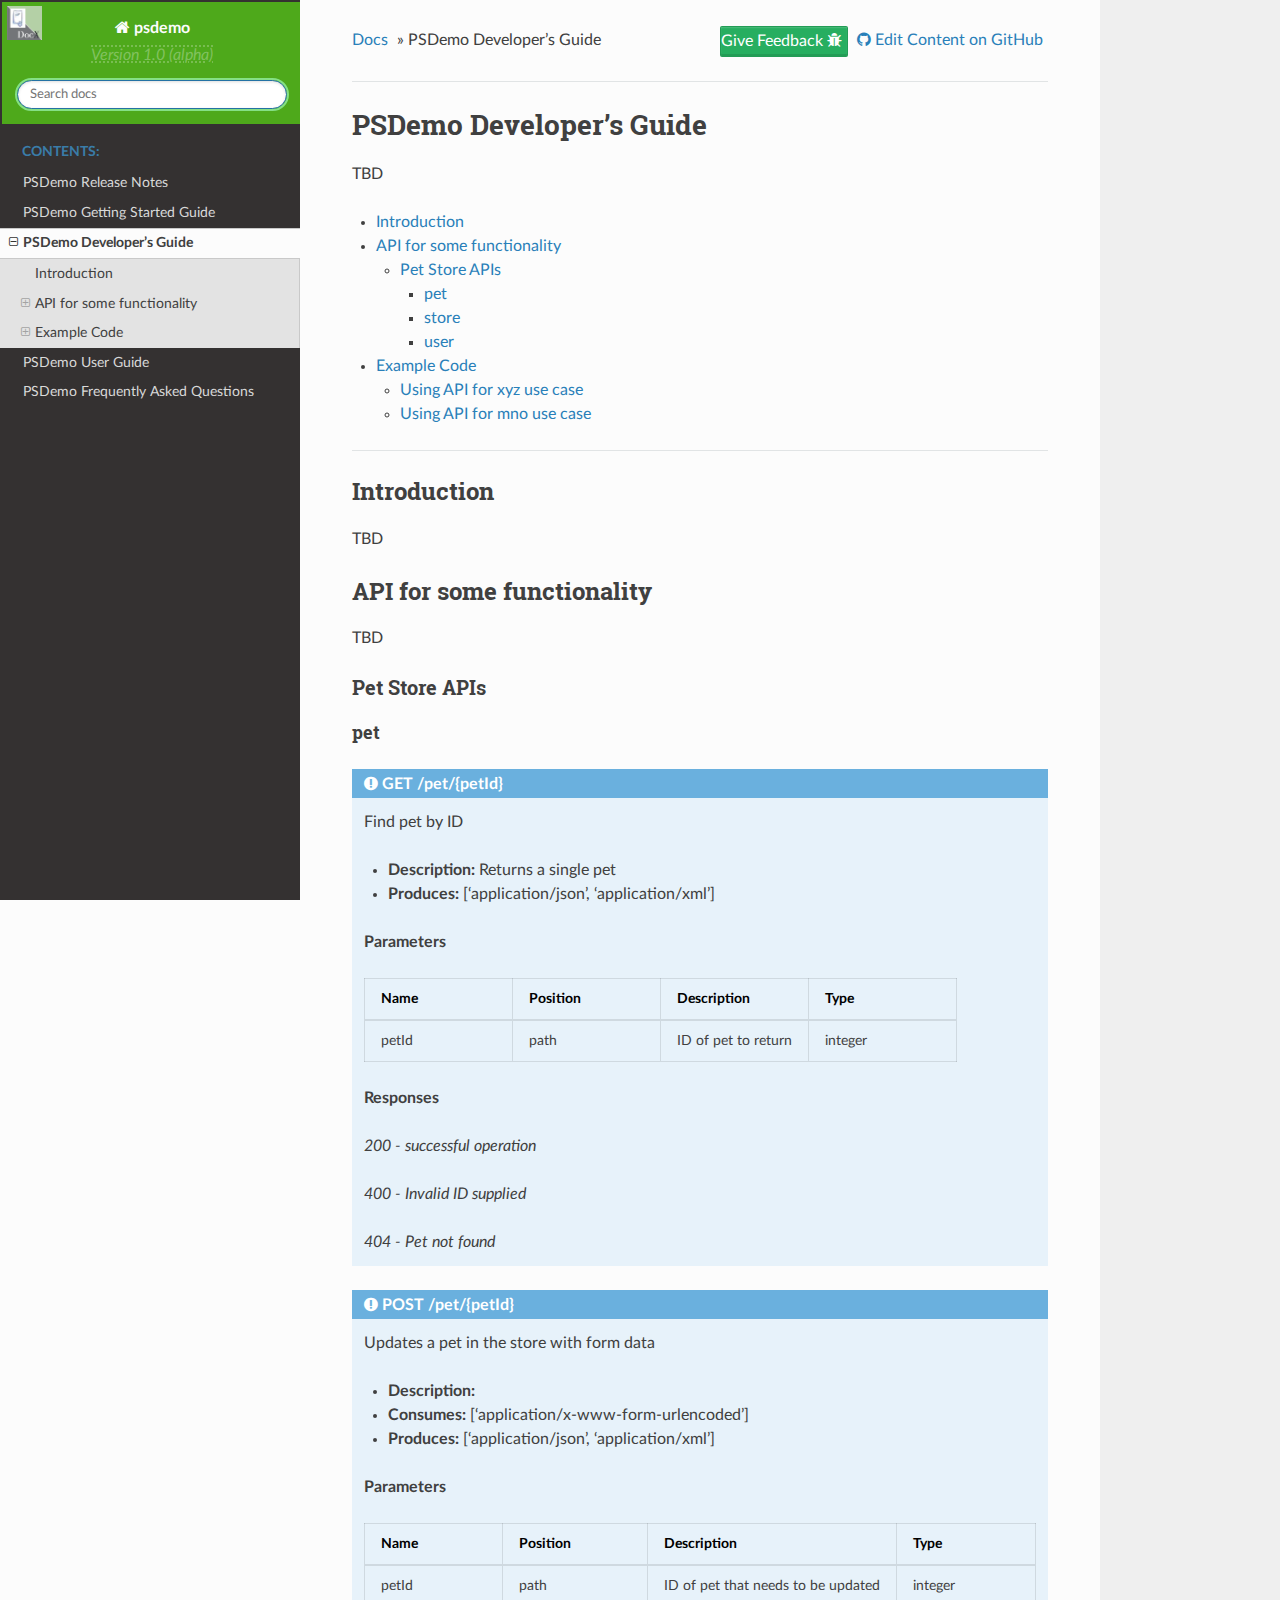
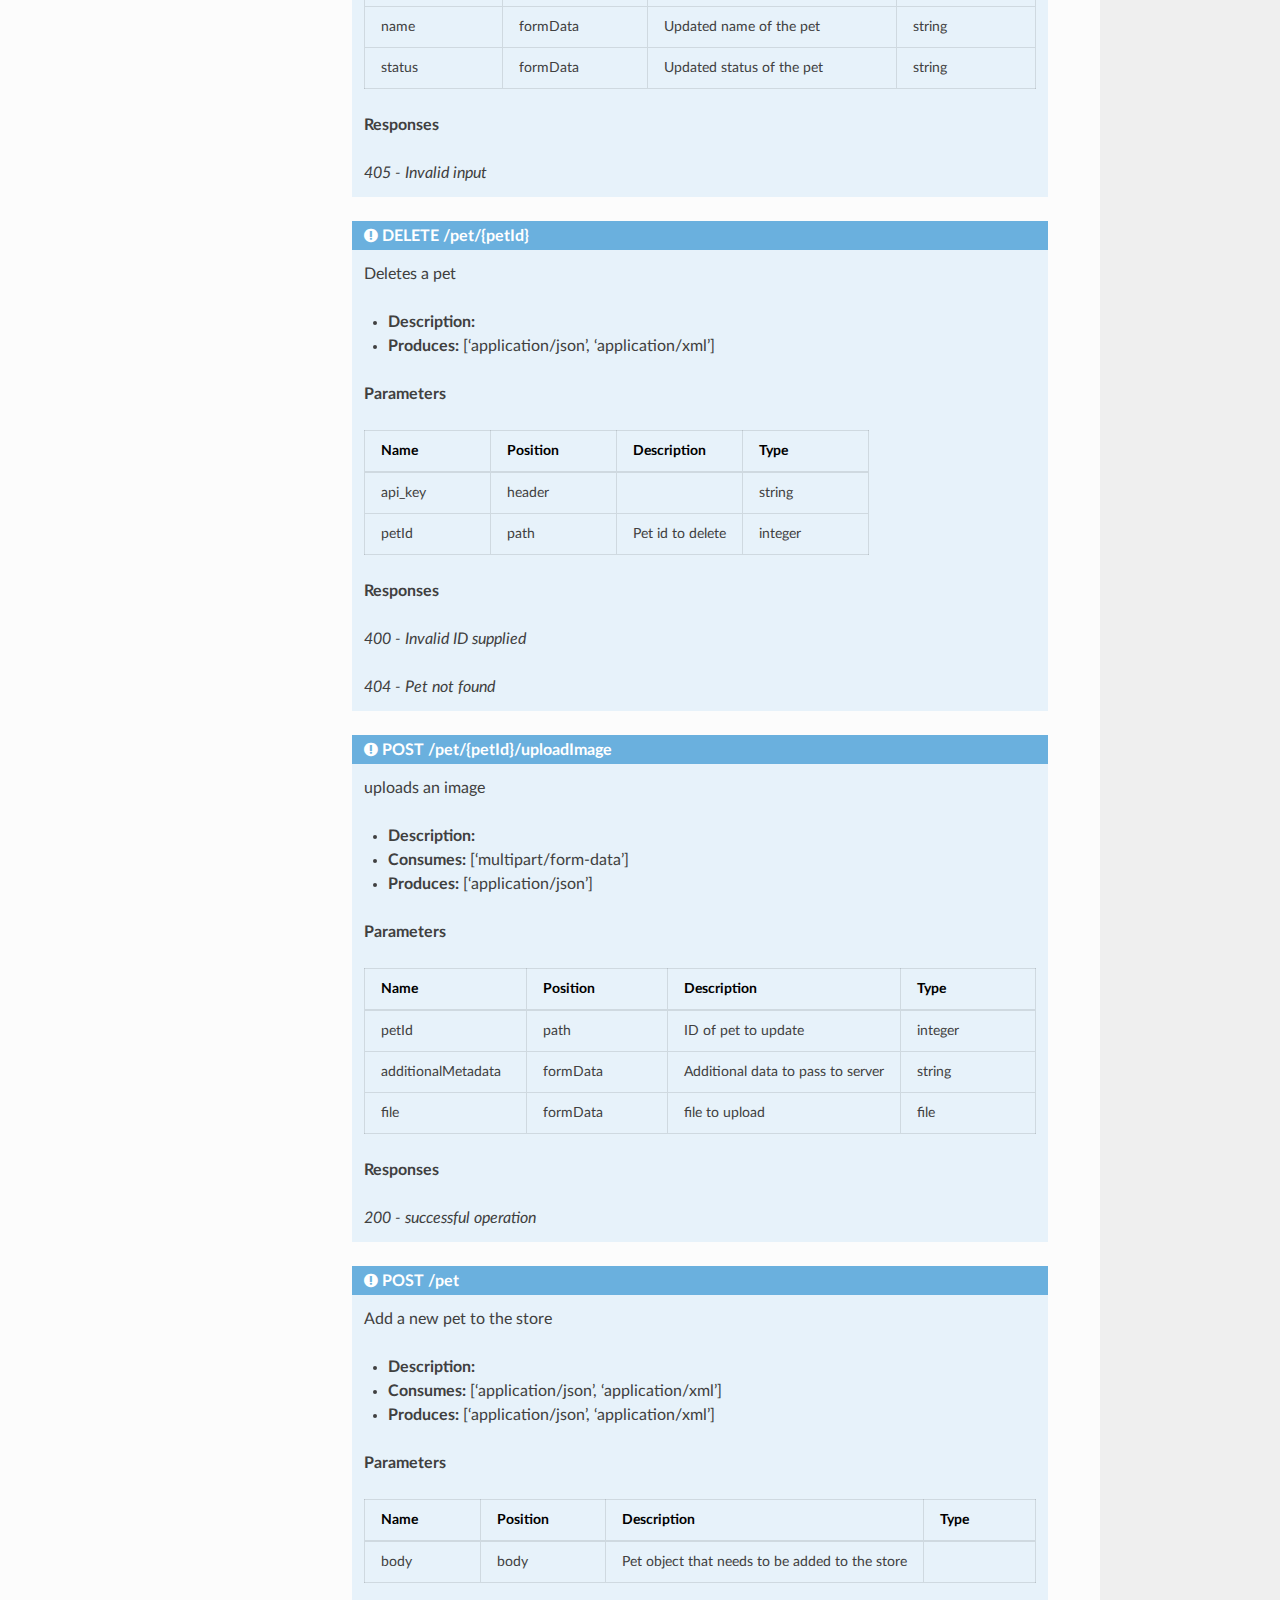
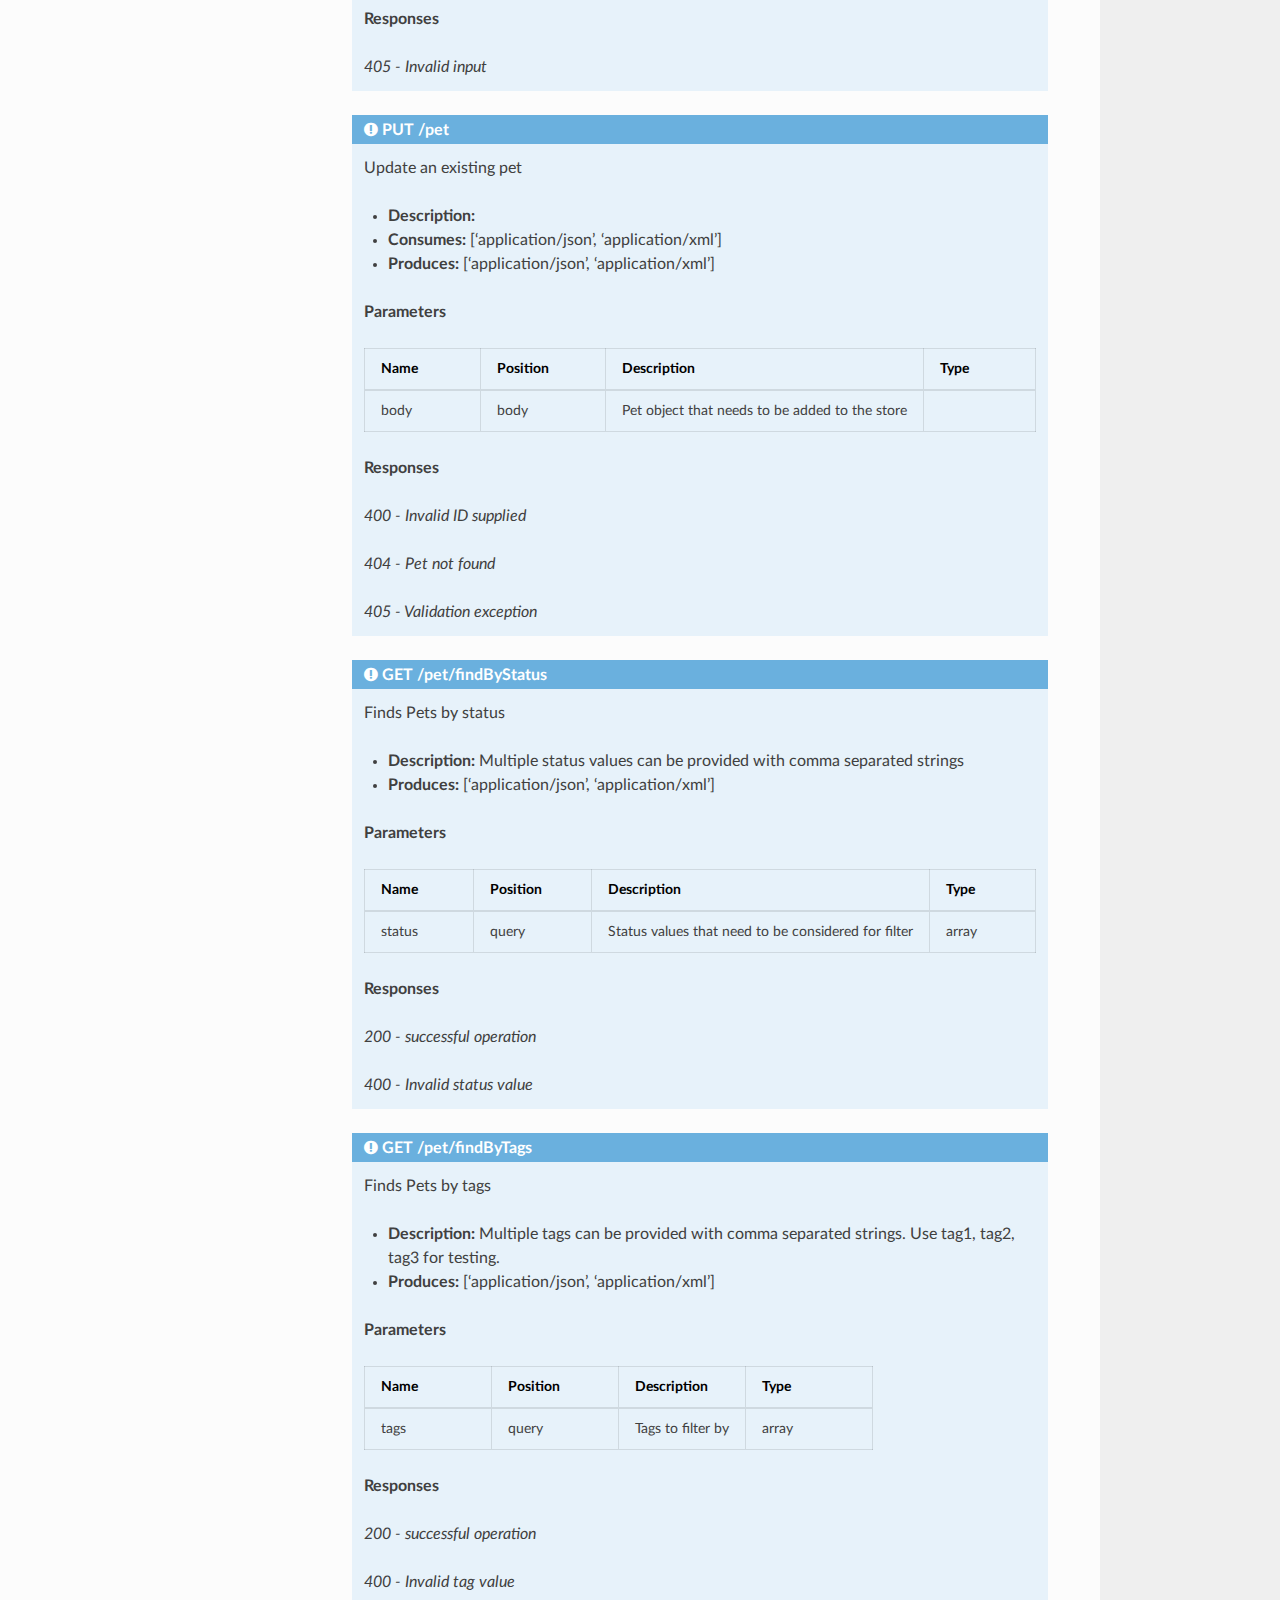
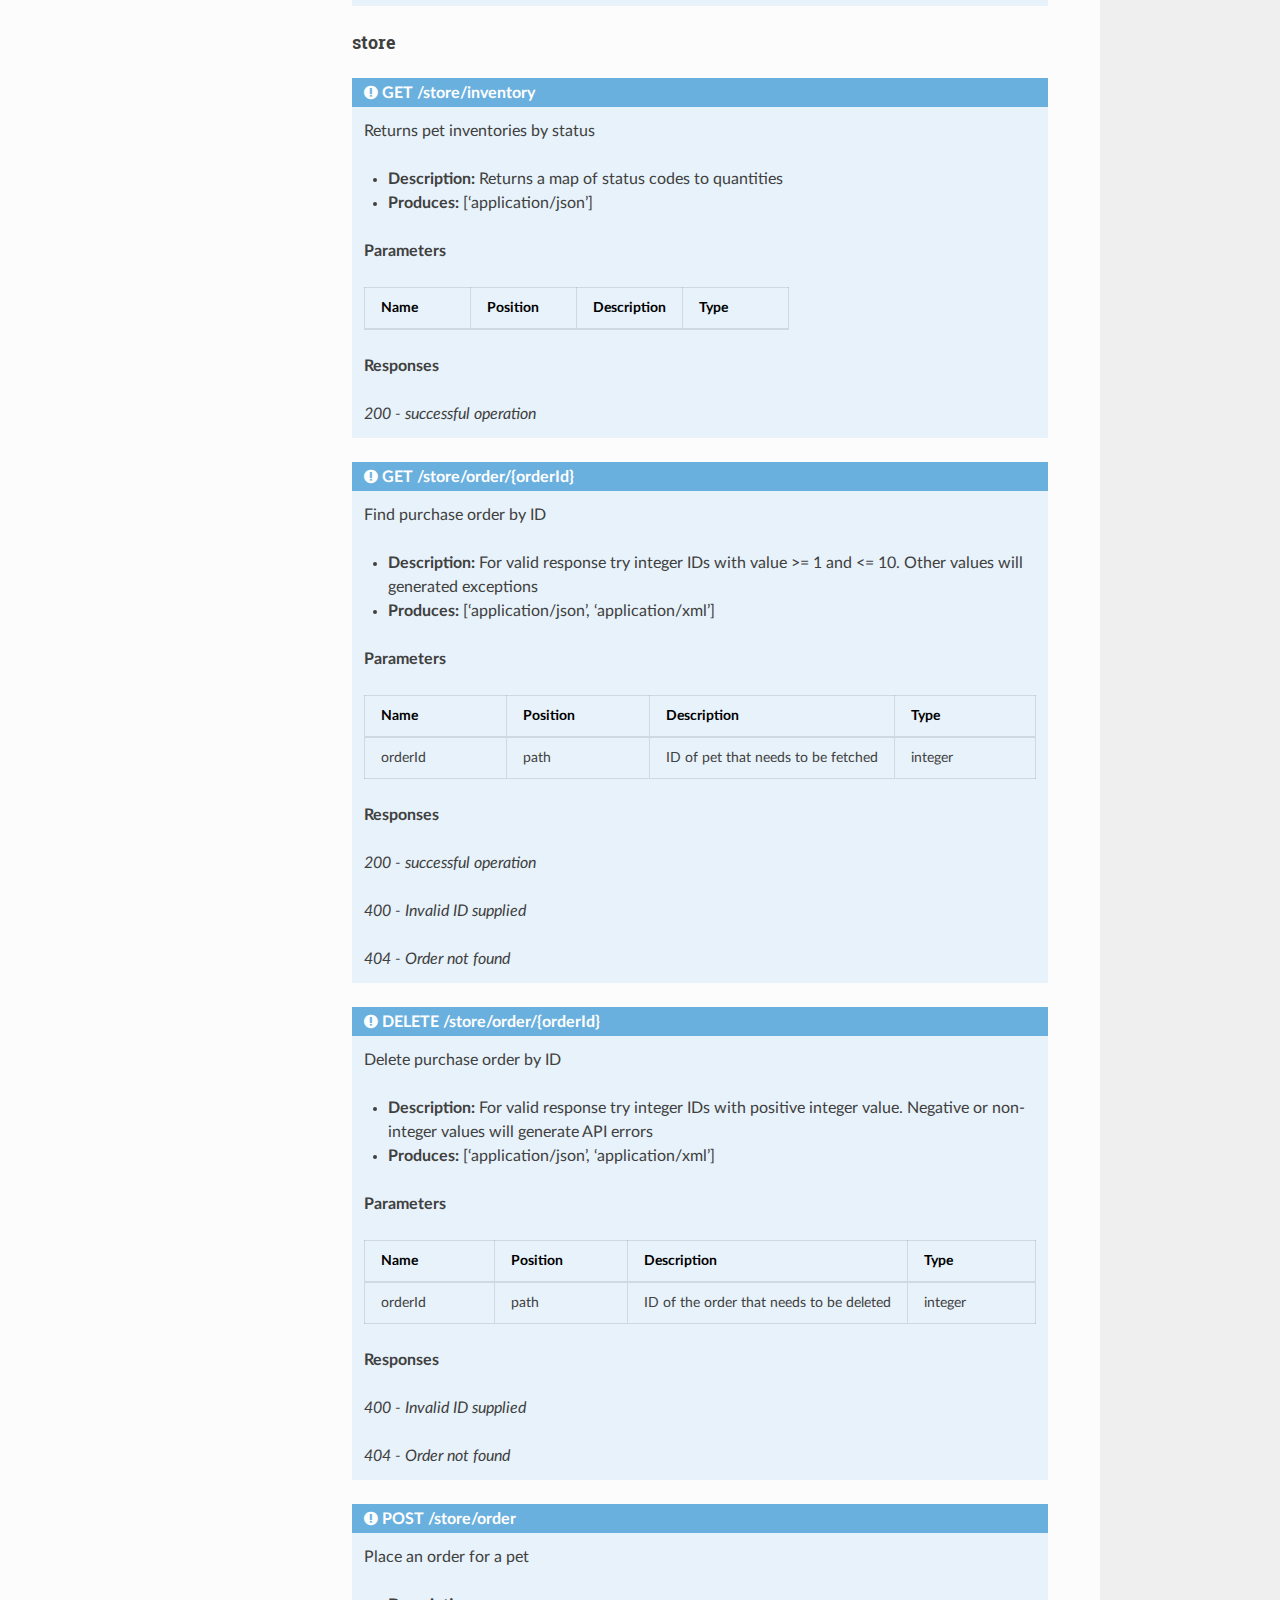
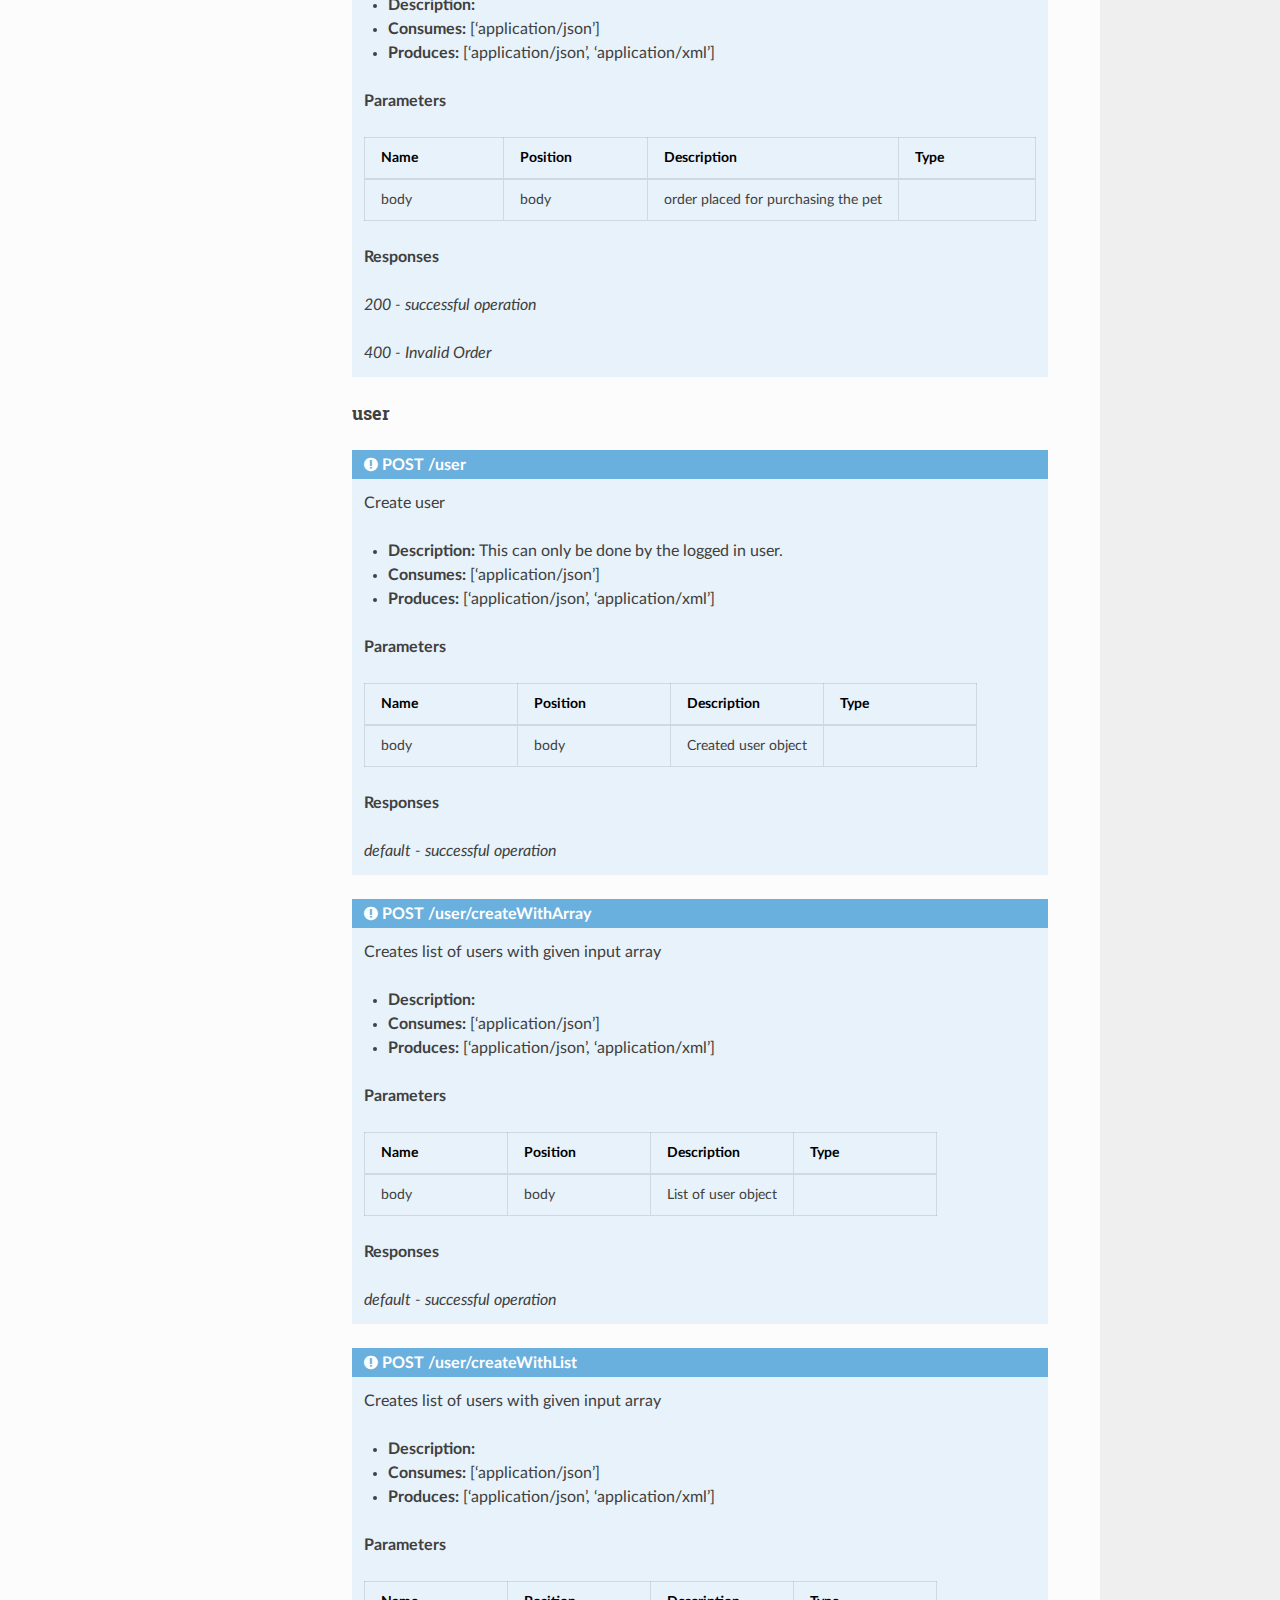
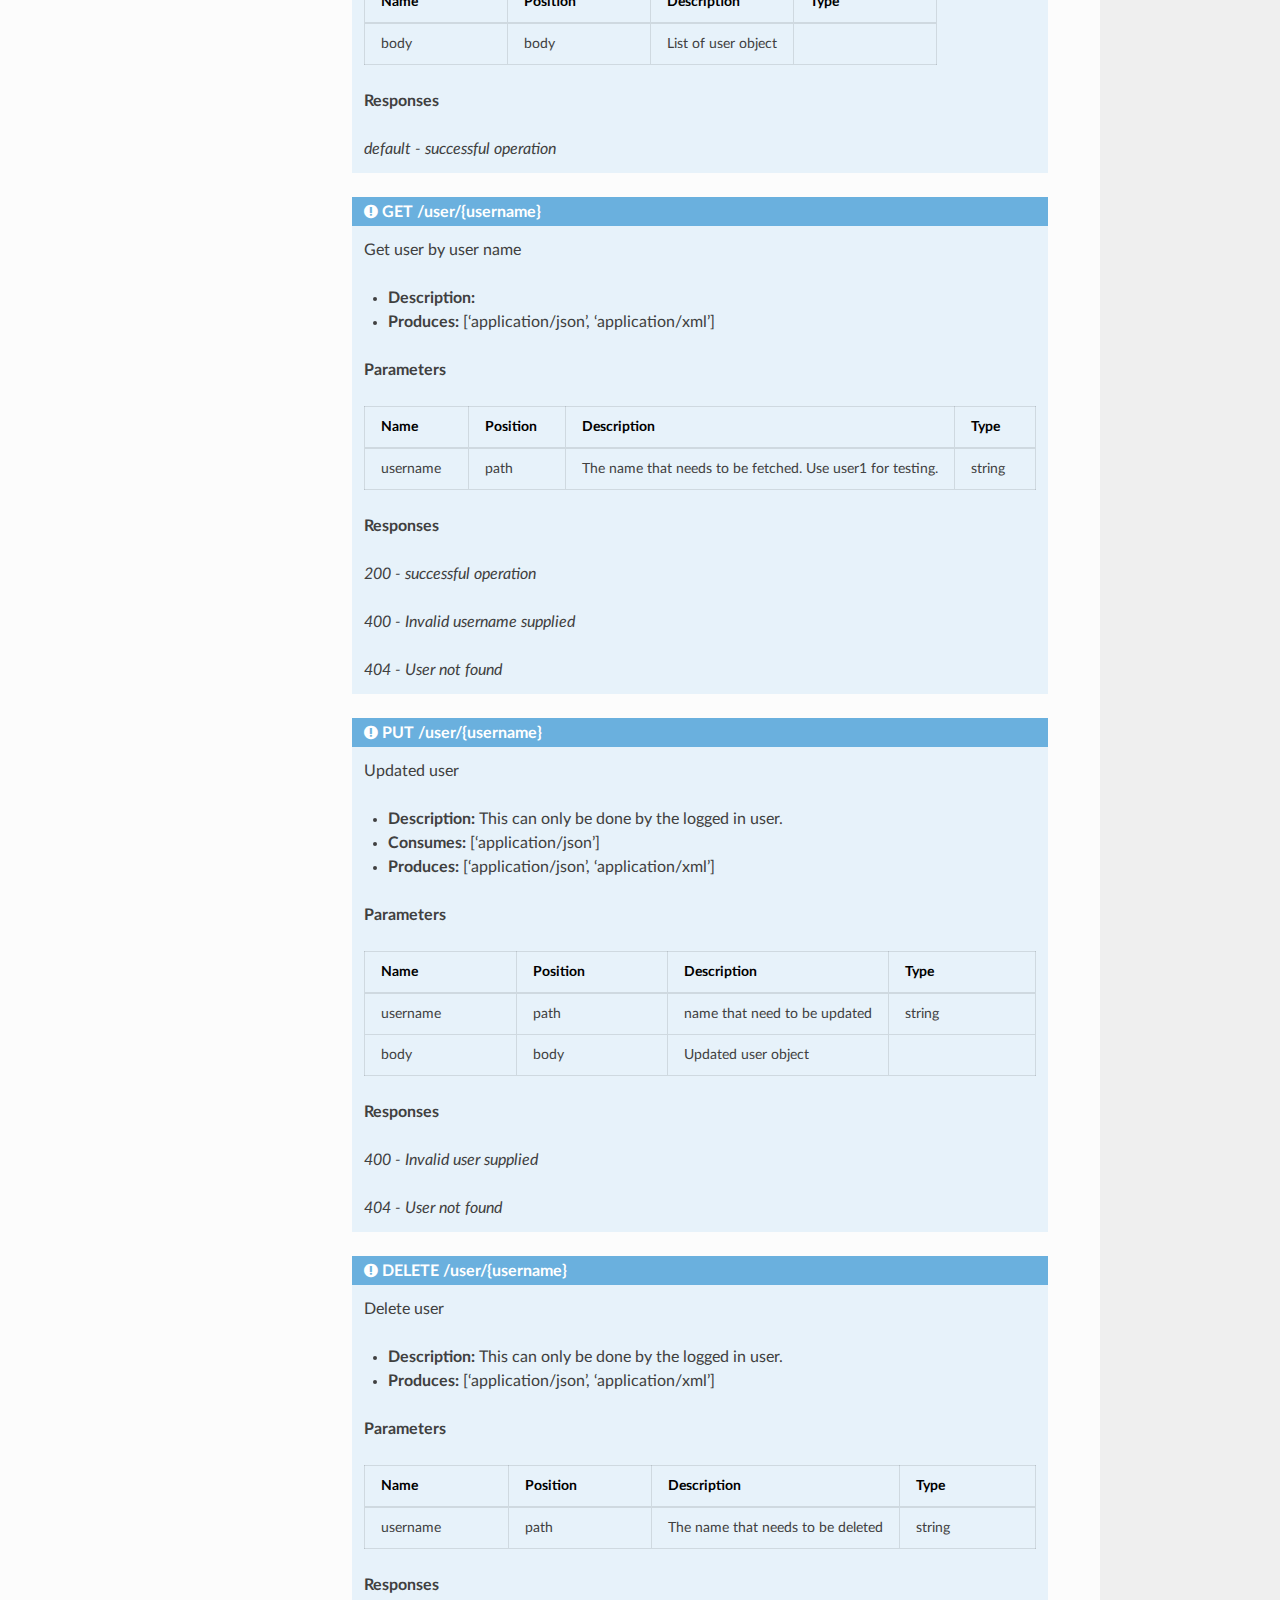
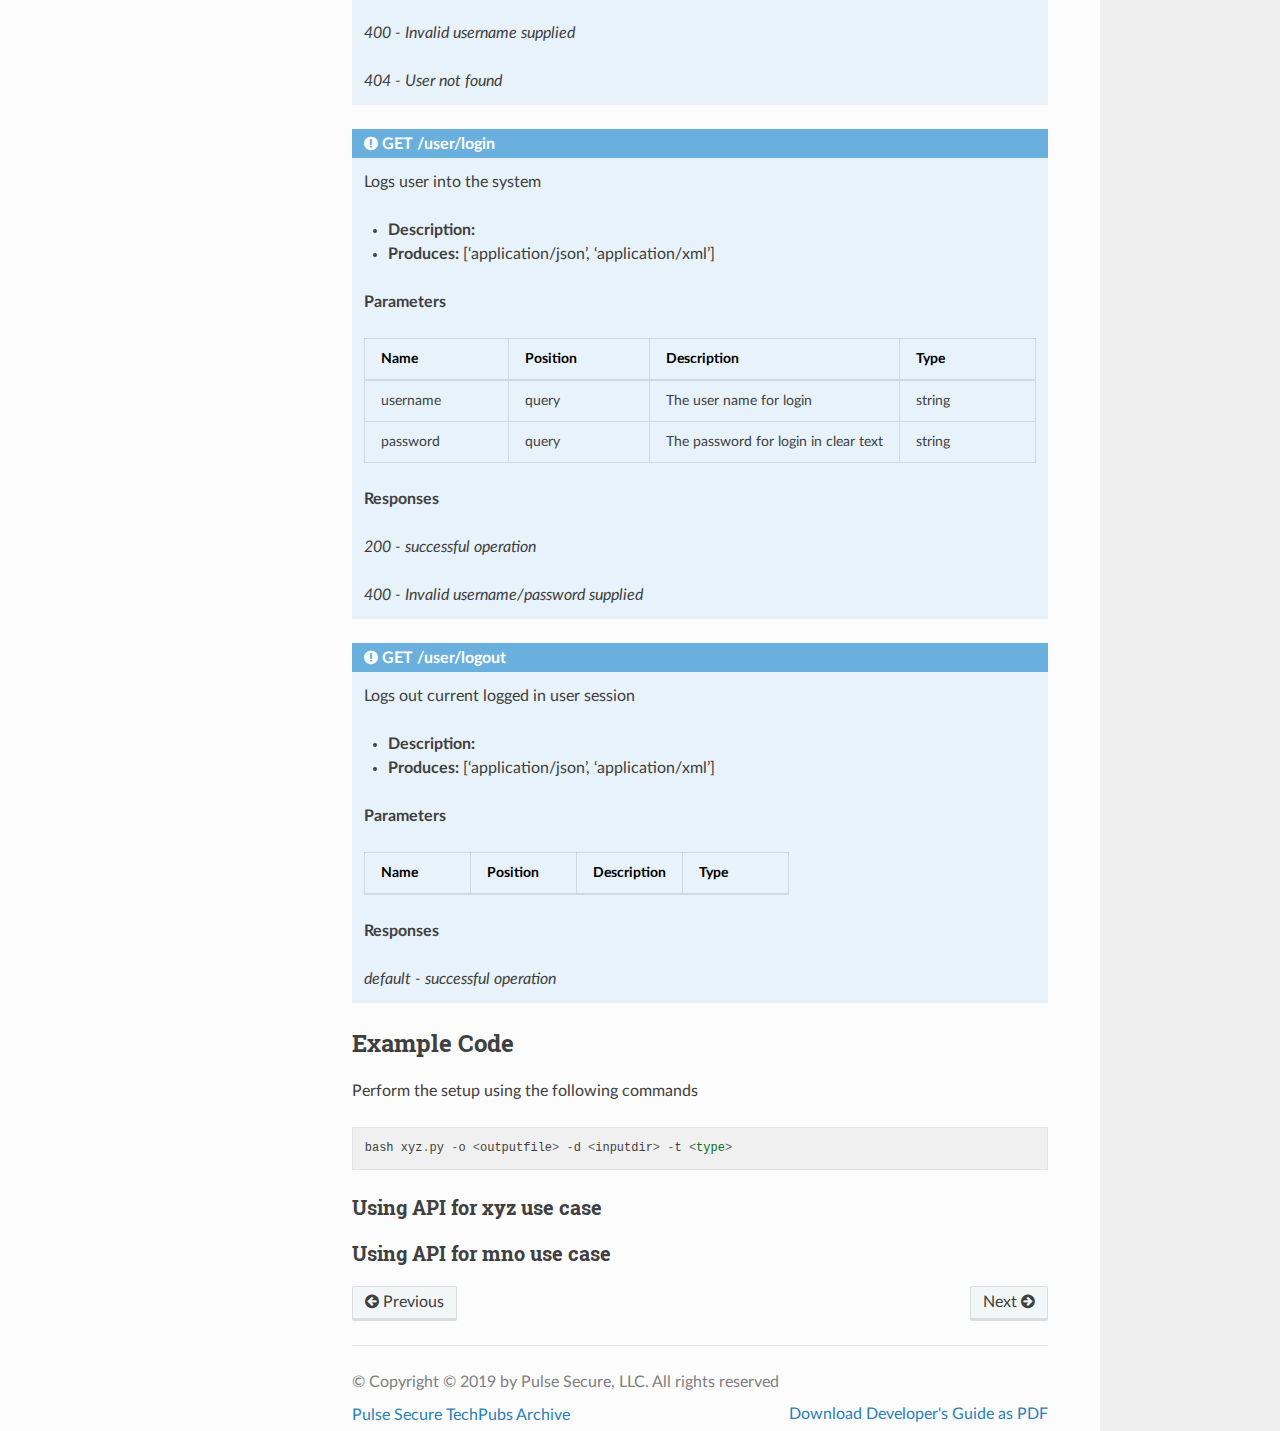
==== commit 5e953596: "Deploy shaloo/psdemo to github.com/shaloo/psdemo.git:gh-pages" ====
--- a/dev-guide.html
+++ b/dev-guide.html
@@ -218,6 +218,131 @@
 <div class="section" id="pet">
 <h4><a class="toc-backref" href="#id4">pet</a><a class="headerlink" href="#pet" title="Permalink to this headline">¶</a></h4>
 <div class="admonition">
+<p class="first admonition-title">GET /pet/{petId}</p>
+<p>Find pet by ID<ul class="simple">
+<li><strong>Description: 
+</strong>Returns a single pet</li>
+<li><strong>Produces: 
+</strong>[‘application/json’, ‘application/xml’]</li>
+</ul>
+</p>
+<p><strong>Parameters</strong></p>
+<table border="1" class="docutils">
+<colgroup>
+<col width="25%" />
+<col width="25%" />
+<col width="25%" />
+<col width="25%" />
+</colgroup>
+<thead valign="bottom">
+<tr class="row-odd"><th class="head">Name</th>
+<th class="head">Position</th>
+<th class="head">Description</th>
+<th class="head">Type</th>
+</tr>
+</thead>
+<tbody valign="top">
+<tr class="row-even"><td>petId</td>
+<td>path</td>
+<td>ID of pet to return</td>
+<td>integer</td>
+</tr>
+</tbody>
+</table>
+<p><strong>Responses</strong></p>
+<p><em>200 - successful operation</em></p>
+<p><em>400 - Invalid ID supplied</em></p>
+<p class="last"><em>404 - Pet not found</em></p>
+</div>
+<div class="admonition">
+<p class="first admonition-title">POST /pet/{petId}</p>
+<p>Updates a pet in the store with form data<ul class="simple">
+<li><strong>Description: 
+</strong></li>
+<li><strong>Consumes: 
+</strong>[‘application/x-www-form-urlencoded’]</li>
+<li><strong>Produces: 
+</strong>[‘application/json’, ‘application/xml’]</li>
+</ul>
+</p>
+<p><strong>Parameters</strong></p>
+<table border="1" class="docutils">
+<colgroup>
+<col width="25%" />
+<col width="25%" />
+<col width="25%" />
+<col width="25%" />
+</colgroup>
+<thead valign="bottom">
+<tr class="row-odd"><th class="head">Name</th>
+<th class="head">Position</th>
+<th class="head">Description</th>
+<th class="head">Type</th>
+</tr>
+</thead>
+<tbody valign="top">
+<tr class="row-even"><td>petId</td>
+<td>path</td>
+<td>ID of pet that needs to be updated</td>
+<td>integer</td>
+</tr>
+<tr class="row-odd"><td>name</td>
+<td>formData</td>
+<td>Updated name of the pet</td>
+<td>string</td>
+</tr>
+<tr class="row-even"><td>status</td>
+<td>formData</td>
+<td>Updated status of the pet</td>
+<td>string</td>
+</tr>
+</tbody>
+</table>
+<p><strong>Responses</strong></p>
+<p class="last"><em>405 - Invalid input</em></p>
+</div>
+<div class="admonition">
+<p class="first admonition-title">DELETE /pet/{petId}</p>
+<p>Deletes a pet<ul class="simple">
+<li><strong>Description: 
+</strong></li>
+<li><strong>Produces: 
+</strong>[‘application/json’, ‘application/xml’]</li>
+</ul>
+</p>
+<p><strong>Parameters</strong></p>
+<table border="1" class="docutils">
+<colgroup>
+<col width="25%" />
+<col width="25%" />
+<col width="25%" />
+<col width="25%" />
+</colgroup>
+<thead valign="bottom">
+<tr class="row-odd"><th class="head">Name</th>
+<th class="head">Position</th>
+<th class="head">Description</th>
+<th class="head">Type</th>
+</tr>
+</thead>
+<tbody valign="top">
+<tr class="row-even"><td>api_key</td>
+<td>header</td>
+<td></td>
+<td>string</td>
+</tr>
+<tr class="row-odd"><td>petId</td>
+<td>path</td>
+<td>Pet id to delete</td>
+<td>integer</td>
+</tr>
+</tbody>
+</table>
+<p><strong>Responses</strong></p>
+<p><em>400 - Invalid ID supplied</em></p>
+<p class="last"><em>404 - Pet not found</em></p>
+</div>
+<div class="admonition">
 <p class="first admonition-title">POST /pet/{petId}/uploadImage</p>
 <p>uploads an image<ul class="simple">
 <li><strong>Description: 
@@ -412,34 +537,67 @@
 <p><em>200 - successful operation</em></p>
 <p class="last"><em>400 - Invalid tag value</em></p>
 </div>
-<div class="admonition">
-<p class="first admonition-title">GET /pet/{petId}</p>
-<p>Find pet by ID<ul class="simple">
-<li><strong>Description: 
-</strong>Returns a single pet</li>
-<li><strong>Produces: 
-</strong>[‘application/json’, ‘application/xml’]</li>
-</ul>
-</p>
-<p><strong>Parameters</strong></p>
-<table border="1" class="docutils">
-<colgroup>
-<col width="25%" />
-<col width="25%" />
-<col width="25%" />
-<col width="25%" />
-</colgroup>
-<thead valign="bottom">
-<tr class="row-odd"><th class="head">Name</th>
-<th class="head">Position</th>
-<th class="head">Description</th>
-<th class="head">Type</th>
-</tr>
-</thead>
-<tbody valign="top">
-<tr class="row-even"><td>petId</td>
+</div>
+<div class="section" id="store">
+<h4><a class="toc-backref" href="#id5">store</a><a class="headerlink" href="#store" title="Permalink to this headline">¶</a></h4>
+<div class="admonition">
+<p class="first admonition-title">GET /store/inventory</p>
+<p>Returns pet inventories by status<ul class="simple">
+<li><strong>Description: 
+</strong>Returns a map of status codes to quantities</li>
+<li><strong>Produces: 
+</strong>[‘application/json’]</li>
+</ul>
+</p>
+<p><strong>Parameters</strong></p>
+<table border="1" class="docutils">
+<colgroup>
+<col width="25%" />
+<col width="25%" />
+<col width="25%" />
+<col width="25%" />
+</colgroup>
+<thead valign="bottom">
+<tr class="row-odd"><th class="head">Name</th>
+<th class="head">Position</th>
+<th class="head">Description</th>
+<th class="head">Type</th>
+</tr>
+</thead>
+<tbody valign="top">
+</tbody>
+</table>
+<p><strong>Responses</strong></p>
+<p class="last"><em>200 - successful operation</em></p>
+</div>
+<div class="admonition">
+<p class="first admonition-title">GET /store/order/{orderId}</p>
+<p>Find purchase order by ID<ul class="simple">
+<li><strong>Description: 
+</strong>For valid response try integer IDs with value &gt;= 1 and &lt;= 10. Other values will generated exceptions</li>
+<li><strong>Produces: 
+</strong>[‘application/json’, ‘application/xml’]</li>
+</ul>
+</p>
+<p><strong>Parameters</strong></p>
+<table border="1" class="docutils">
+<colgroup>
+<col width="25%" />
+<col width="25%" />
+<col width="25%" />
+<col width="25%" />
+</colgroup>
+<thead valign="bottom">
+<tr class="row-odd"><th class="head">Name</th>
+<th class="head">Position</th>
+<th class="head">Description</th>
+<th class="head">Type</th>
+</tr>
+</thead>
+<tbody valign="top">
+<tr class="row-even"><td>orderId</td>
 <td>path</td>
-<td>ID of pet to return</td>
+<td>ID of pet that needs to be fetched</td>
 <td>integer</td>
 </tr>
 </tbody>
@@ -447,99 +605,44 @@
 <p><strong>Responses</strong></p>
 <p><em>200 - successful operation</em></p>
 <p><em>400 - Invalid ID supplied</em></p>
-<p class="last"><em>404 - Pet not found</em></p>
-</div>
-<div class="admonition">
-<p class="first admonition-title">POST /pet/{petId}</p>
-<p>Updates a pet in the store with form data<ul class="simple">
-<li><strong>Description: 
-</strong></li>
-<li><strong>Consumes: 
-</strong>[‘application/x-www-form-urlencoded’]</li>
-<li><strong>Produces: 
-</strong>[‘application/json’, ‘application/xml’]</li>
-</ul>
-</p>
-<p><strong>Parameters</strong></p>
-<table border="1" class="docutils">
-<colgroup>
-<col width="25%" />
-<col width="25%" />
-<col width="25%" />
-<col width="25%" />
-</colgroup>
-<thead valign="bottom">
-<tr class="row-odd"><th class="head">Name</th>
-<th class="head">Position</th>
-<th class="head">Description</th>
-<th class="head">Type</th>
-</tr>
-</thead>
-<tbody valign="top">
-<tr class="row-even"><td>petId</td>
+<p class="last"><em>404 - Order not found</em></p>
+</div>
+<div class="admonition">
+<p class="first admonition-title">DELETE /store/order/{orderId}</p>
+<p>Delete purchase order by ID<ul class="simple">
+<li><strong>Description: 
+</strong>For valid response try integer IDs with positive integer value. Negative or non-integer values will generate API errors</li>
+<li><strong>Produces: 
+</strong>[‘application/json’, ‘application/xml’]</li>
+</ul>
+</p>
+<p><strong>Parameters</strong></p>
+<table border="1" class="docutils">
+<colgroup>
+<col width="25%" />
+<col width="25%" />
+<col width="25%" />
+<col width="25%" />
+</colgroup>
+<thead valign="bottom">
+<tr class="row-odd"><th class="head">Name</th>
+<th class="head">Position</th>
+<th class="head">Description</th>
+<th class="head">Type</th>
+</tr>
+</thead>
+<tbody valign="top">
+<tr class="row-even"><td>orderId</td>
 <td>path</td>
-<td>ID of pet that needs to be updated</td>
+<td>ID of the order that needs to be deleted</td>
 <td>integer</td>
 </tr>
-<tr class="row-odd"><td>name</td>
-<td>formData</td>
-<td>Updated name of the pet</td>
-<td>string</td>
-</tr>
-<tr class="row-even"><td>status</td>
-<td>formData</td>
-<td>Updated status of the pet</td>
-<td>string</td>
-</tr>
-</tbody>
-</table>
-<p><strong>Responses</strong></p>
-<p class="last"><em>405 - Invalid input</em></p>
-</div>
-<div class="admonition">
-<p class="first admonition-title">DELETE /pet/{petId}</p>
-<p>Deletes a pet<ul class="simple">
-<li><strong>Description: 
-</strong></li>
-<li><strong>Produces: 
-</strong>[‘application/json’, ‘application/xml’]</li>
-</ul>
-</p>
-<p><strong>Parameters</strong></p>
-<table border="1" class="docutils">
-<colgroup>
-<col width="25%" />
-<col width="25%" />
-<col width="25%" />
-<col width="25%" />
-</colgroup>
-<thead valign="bottom">
-<tr class="row-odd"><th class="head">Name</th>
-<th class="head">Position</th>
-<th class="head">Description</th>
-<th class="head">Type</th>
-</tr>
-</thead>
-<tbody valign="top">
-<tr class="row-even"><td>api_key</td>
-<td>header</td>
-<td></td>
-<td>string</td>
-</tr>
-<tr class="row-odd"><td>petId</td>
-<td>path</td>
-<td>Pet id to delete</td>
-<td>integer</td>
-</tr>
 </tbody>
 </table>
 <p><strong>Responses</strong></p>
 <p><em>400 - Invalid ID supplied</em></p>
-<p class="last"><em>404 - Pet not found</em></p>
-</div>
-</div>
-<div class="section" id="store">
-<h4><a class="toc-backref" href="#id5">store</a><a class="headerlink" href="#store" title="Permalink to this headline">¶</a></h4>
+<p class="last"><em>404 - Order not found</em></p>
+</div>
 <div class="admonition">
 <p class="first admonition-title">POST /store/order</p>
 <p>Place an order for a pet<ul class="simple">
@@ -578,112 +681,46 @@
 <p><em>200 - successful operation</em></p>
 <p class="last"><em>400 - Invalid Order</em></p>
 </div>
-<div class="admonition">
-<p class="first admonition-title">GET /store/order/{orderId}</p>
-<p>Find purchase order by ID<ul class="simple">
-<li><strong>Description: 
-</strong>For valid response try integer IDs with value &gt;= 1 and &lt;= 10. Other values will generated exceptions</li>
-<li><strong>Produces: 
-</strong>[‘application/json’, ‘application/xml’]</li>
-</ul>
-</p>
-<p><strong>Parameters</strong></p>
-<table border="1" class="docutils">
-<colgroup>
-<col width="25%" />
-<col width="25%" />
-<col width="25%" />
-<col width="25%" />
-</colgroup>
-<thead valign="bottom">
-<tr class="row-odd"><th class="head">Name</th>
-<th class="head">Position</th>
-<th class="head">Description</th>
-<th class="head">Type</th>
-</tr>
-</thead>
-<tbody valign="top">
-<tr class="row-even"><td>orderId</td>
-<td>path</td>
-<td>ID of pet that needs to be fetched</td>
-<td>integer</td>
-</tr>
-</tbody>
-</table>
-<p><strong>Responses</strong></p>
-<p><em>200 - successful operation</em></p>
-<p><em>400 - Invalid ID supplied</em></p>
-<p class="last"><em>404 - Order not found</em></p>
-</div>
-<div class="admonition">
-<p class="first admonition-title">DELETE /store/order/{orderId}</p>
-<p>Delete purchase order by ID<ul class="simple">
-<li><strong>Description: 
-</strong>For valid response try integer IDs with positive integer value. Negative or non-integer values will generate API errors</li>
-<li><strong>Produces: 
-</strong>[‘application/json’, ‘application/xml’]</li>
-</ul>
-</p>
-<p><strong>Parameters</strong></p>
-<table border="1" class="docutils">
-<colgroup>
-<col width="25%" />
-<col width="25%" />
-<col width="25%" />
-<col width="25%" />
-</colgroup>
-<thead valign="bottom">
-<tr class="row-odd"><th class="head">Name</th>
-<th class="head">Position</th>
-<th class="head">Description</th>
-<th class="head">Type</th>
-</tr>
-</thead>
-<tbody valign="top">
-<tr class="row-even"><td>orderId</td>
-<td>path</td>
-<td>ID of the order that needs to be deleted</td>
-<td>integer</td>
-</tr>
-</tbody>
-</table>
-<p><strong>Responses</strong></p>
-<p><em>400 - Invalid ID supplied</em></p>
-<p class="last"><em>404 - Order not found</em></p>
-</div>
-<div class="admonition">
-<p class="first admonition-title">GET /store/inventory</p>
-<p>Returns pet inventories by status<ul class="simple">
-<li><strong>Description: 
-</strong>Returns a map of status codes to quantities</li>
-<li><strong>Produces: 
-</strong>[‘application/json’]</li>
-</ul>
-</p>
-<p><strong>Parameters</strong></p>
-<table border="1" class="docutils">
-<colgroup>
-<col width="25%" />
-<col width="25%" />
-<col width="25%" />
-<col width="25%" />
-</colgroup>
-<thead valign="bottom">
-<tr class="row-odd"><th class="head">Name</th>
-<th class="head">Position</th>
-<th class="head">Description</th>
-<th class="head">Type</th>
-</tr>
-</thead>
-<tbody valign="top">
-</tbody>
-</table>
-<p><strong>Responses</strong></p>
-<p class="last"><em>200 - successful operation</em></p>
-</div>
 </div>
 <div class="section" id="user">
 <h4><a class="toc-backref" href="#id6">user</a><a class="headerlink" href="#user" title="Permalink to this headline">¶</a></h4>
+<div class="admonition">
+<p class="first admonition-title">POST /user</p>
+<p>Create user<ul class="simple">
+<li><strong>Description: 
+</strong>This can only be done by the logged in user.</li>
+<li><strong>Consumes: 
+</strong>[‘application/json’]</li>
+<li><strong>Produces: 
+</strong>[‘application/json’, ‘application/xml’]</li>
+</ul>
+</p>
+<p><strong>Parameters</strong></p>
+<table border="1" class="docutils">
+<colgroup>
+<col width="25%" />
+<col width="25%" />
+<col width="25%" />
+<col width="25%" />
+</colgroup>
+<thead valign="bottom">
+<tr class="row-odd"><th class="head">Name</th>
+<th class="head">Position</th>
+<th class="head">Description</th>
+<th class="head">Type</th>
+</tr>
+</thead>
+<tbody valign="top">
+<tr class="row-even"><td>body</td>
+<td>body</td>
+<td>Created user object</td>
+<td></td>
+</tr>
+</tbody>
+</table>
+<p><strong>Responses</strong></p>
+<p class="last"><em>default - successful operation</em></p>
+</div>
 <div class="admonition">
 <p class="first admonition-title">POST /user/createWithArray</p>
 <p>Creates list of users with given input array<ul class="simple">
@@ -940,43 +977,6 @@
 </tr>
 </thead>
 <tbody valign="top">
-</tbody>
-</table>
-<p><strong>Responses</strong></p>
-<p class="last"><em>default - successful operation</em></p>
-</div>
-<div class="admonition">
-<p class="first admonition-title">POST /user</p>
-<p>Create user<ul class="simple">
-<li><strong>Description: 
-</strong>This can only be done by the logged in user.</li>
-<li><strong>Consumes: 
-</strong>[‘application/json’]</li>
-<li><strong>Produces: 
-</strong>[‘application/json’, ‘application/xml’]</li>
-</ul>
-</p>
-<p><strong>Parameters</strong></p>
-<table border="1" class="docutils">
-<colgroup>
-<col width="25%" />
-<col width="25%" />
-<col width="25%" />
-<col width="25%" />
-</colgroup>
-<thead valign="bottom">
-<tr class="row-odd"><th class="head">Name</th>
-<th class="head">Position</th>
-<th class="head">Description</th>
-<th class="head">Type</th>
-</tr>
-</thead>
-<tbody valign="top">
-<tr class="row-even"><td>body</td>
-<td>body</td>
-<td>Created user object</td>
-<td></td>
-</tr>
 </tbody>
 </table>
 <p><strong>Responses</strong></p>
--- a/_static/pygments.css
+++ b/_static/pygments.css
@@ -1,5 +1,10 @@
+pre { line-height: 125%; margin: 0; }
+td.linenos pre { color: #000000; background-color: #f0f0f0; padding: 0 5px 0 5px; }
+span.linenos { color: #000000; background-color: #f0f0f0; padding: 0 5px 0 5px; }
+td.linenos pre.special { color: #000000; background-color: #ffffc0; padding: 0 5px 0 5px; }
+span.linenos.special { color: #000000; background-color: #ffffc0; padding: 0 5px 0 5px; }
 .highlight .hll { background-color: #ffffcc }
-.highlight  { background: #f0f0f0; }
+.highlight { background: #f0f0f0; }
 .highlight .c { color: #60a0b0; font-style: italic } /* Comment */
 .highlight .err { border: 1px solid #FF0000 } /* Error */
 .highlight .k { color: #007020; font-weight: bold } /* Keyword */
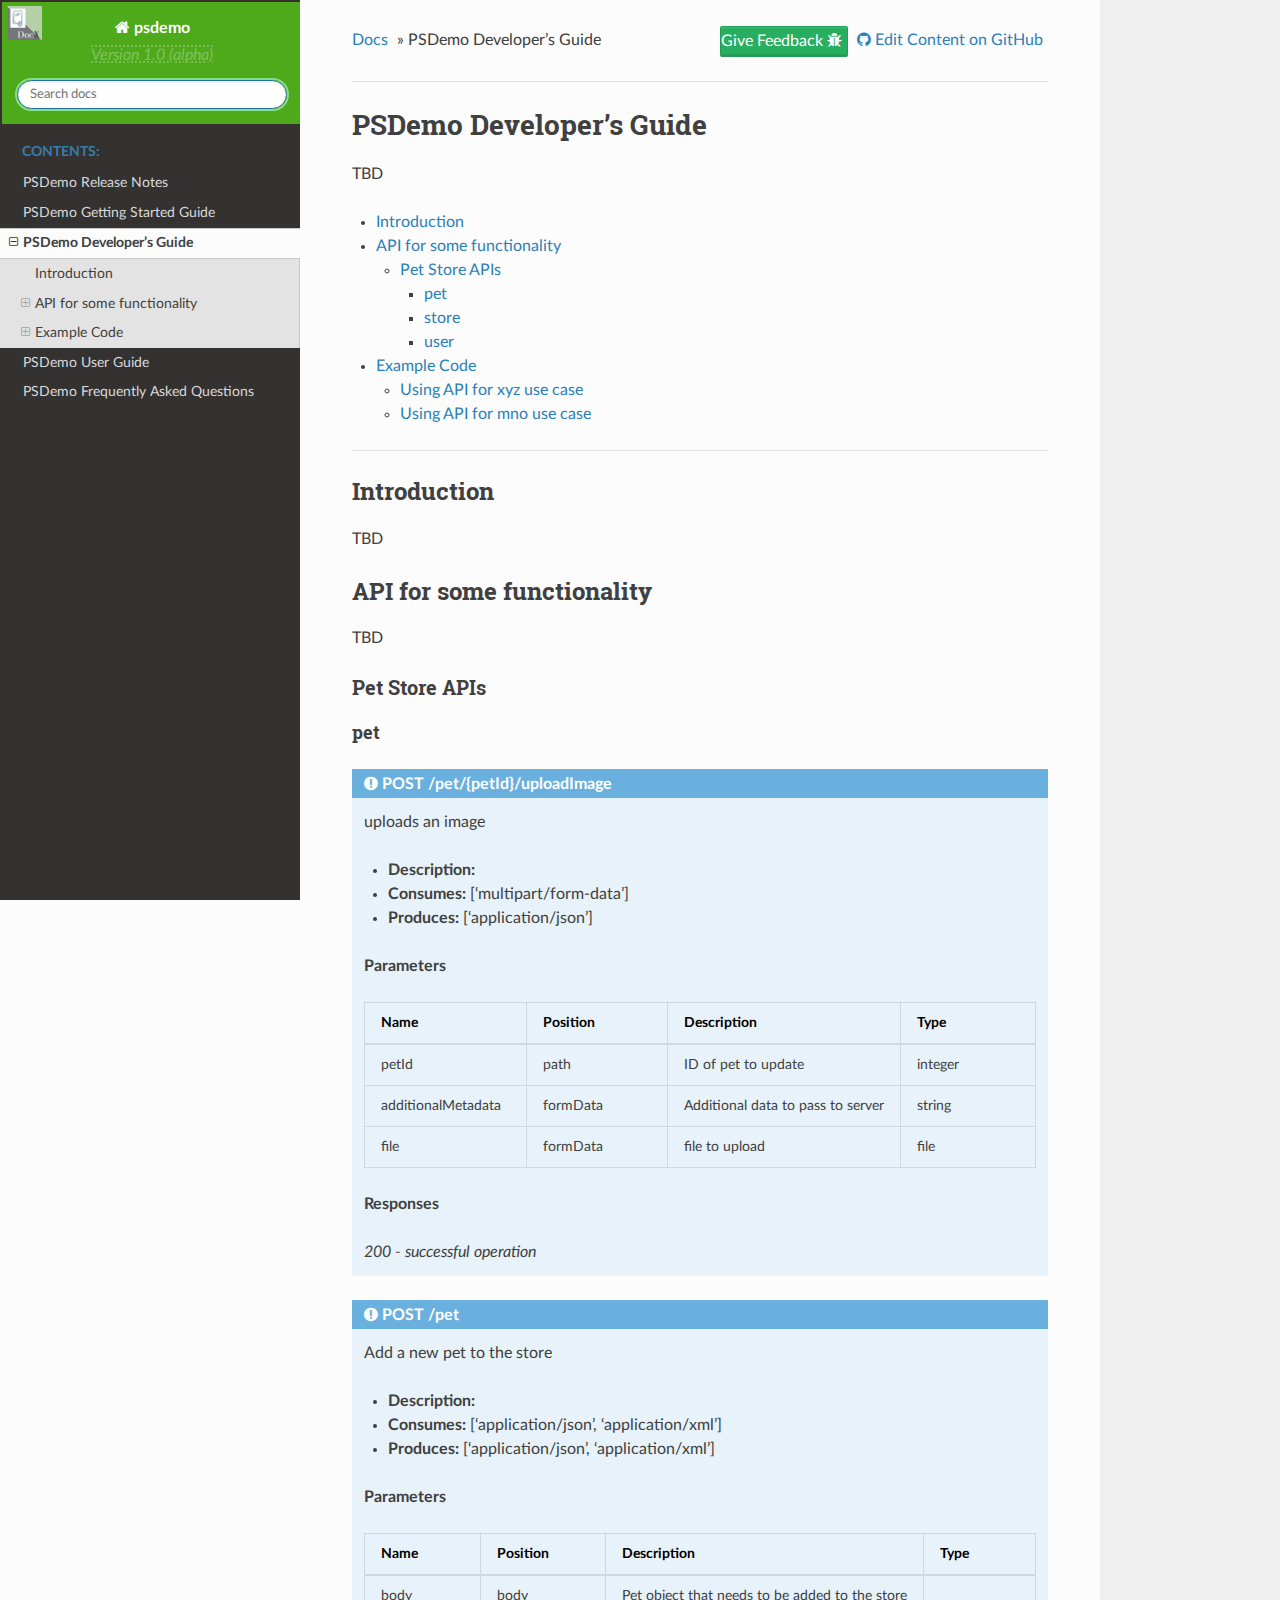
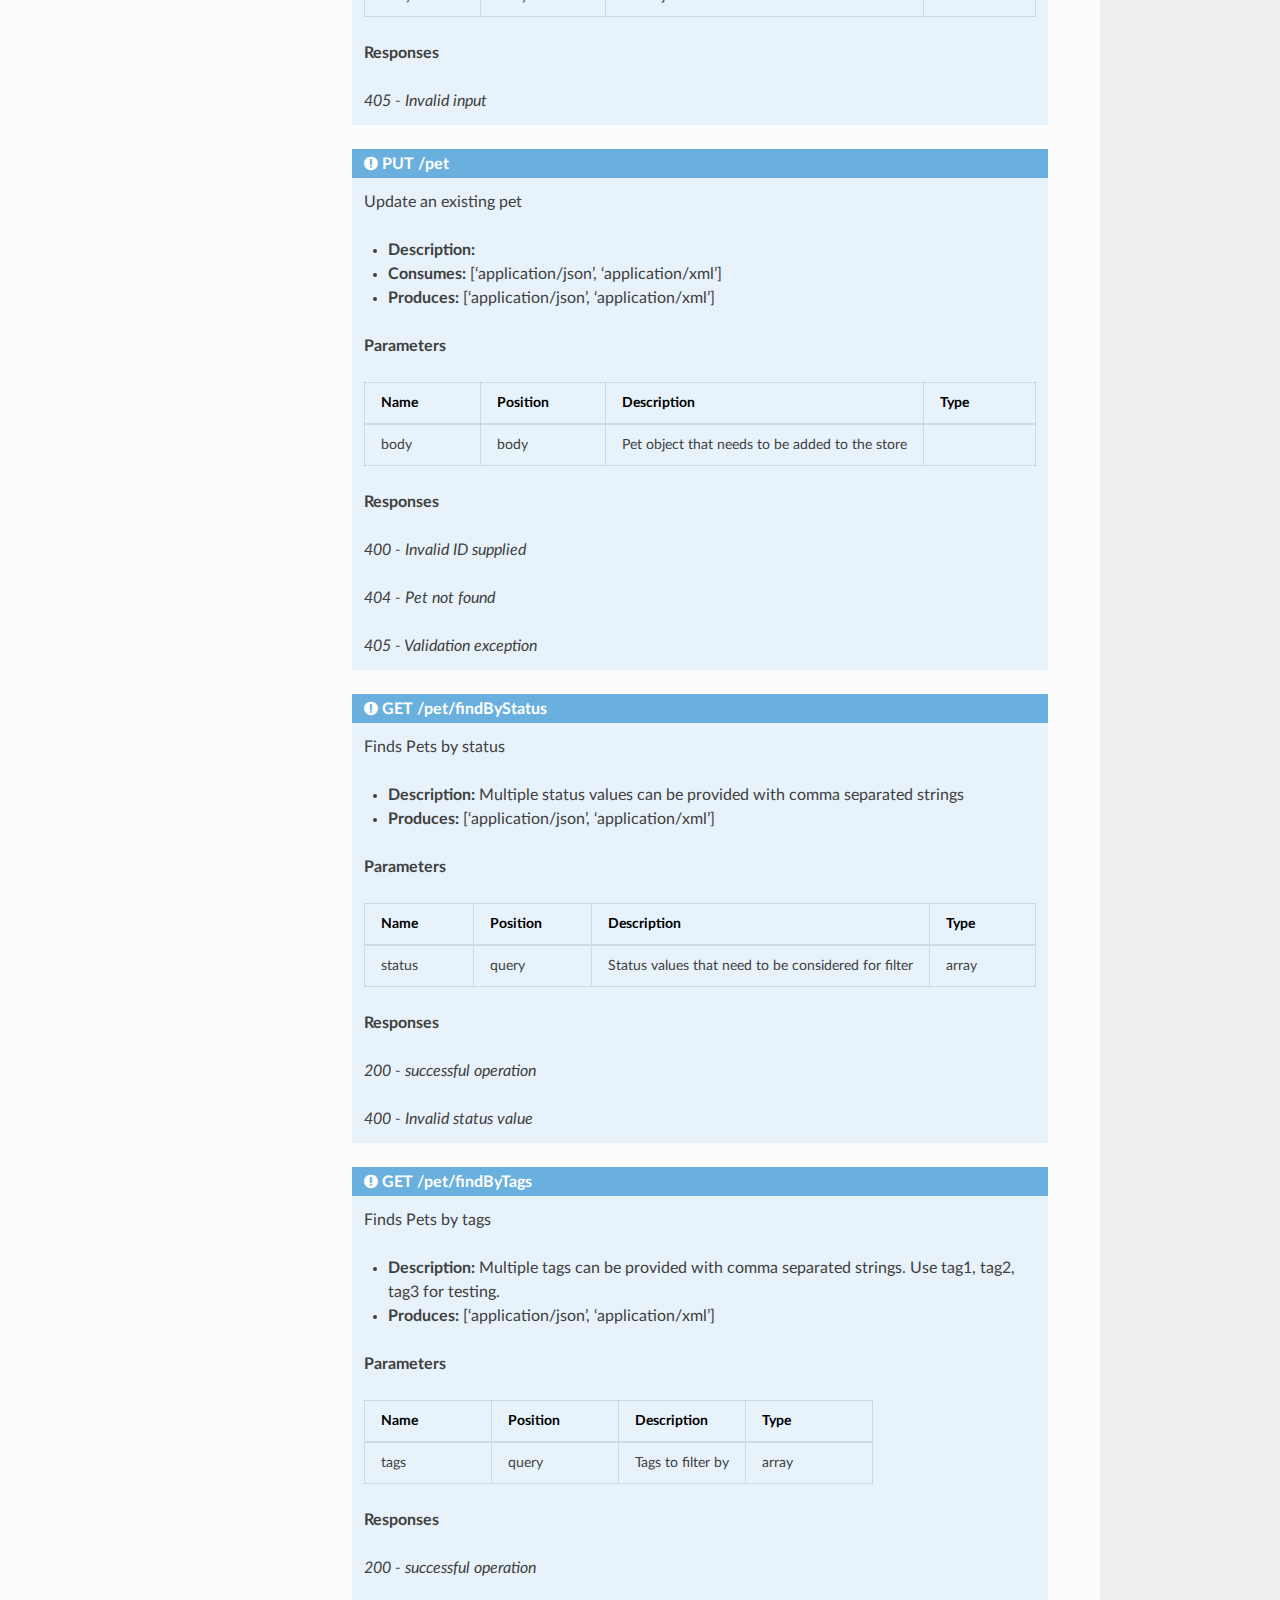
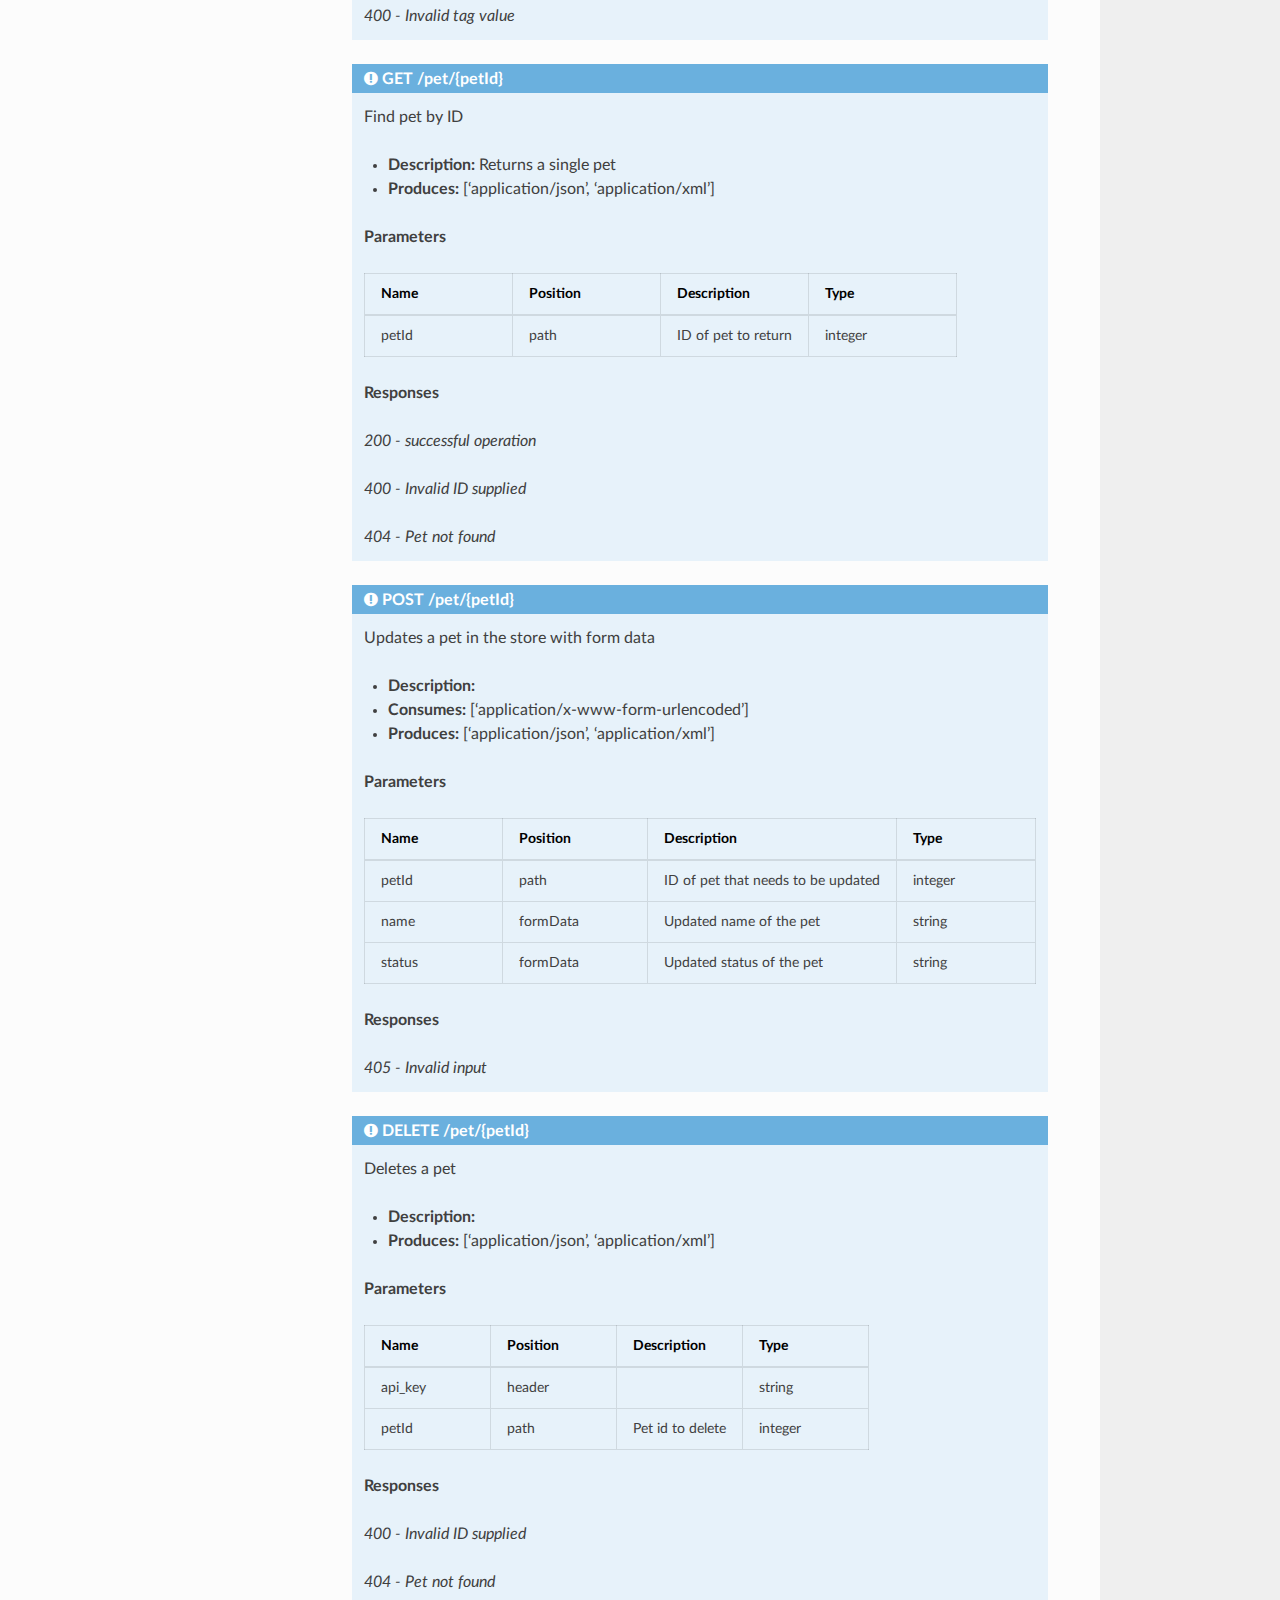
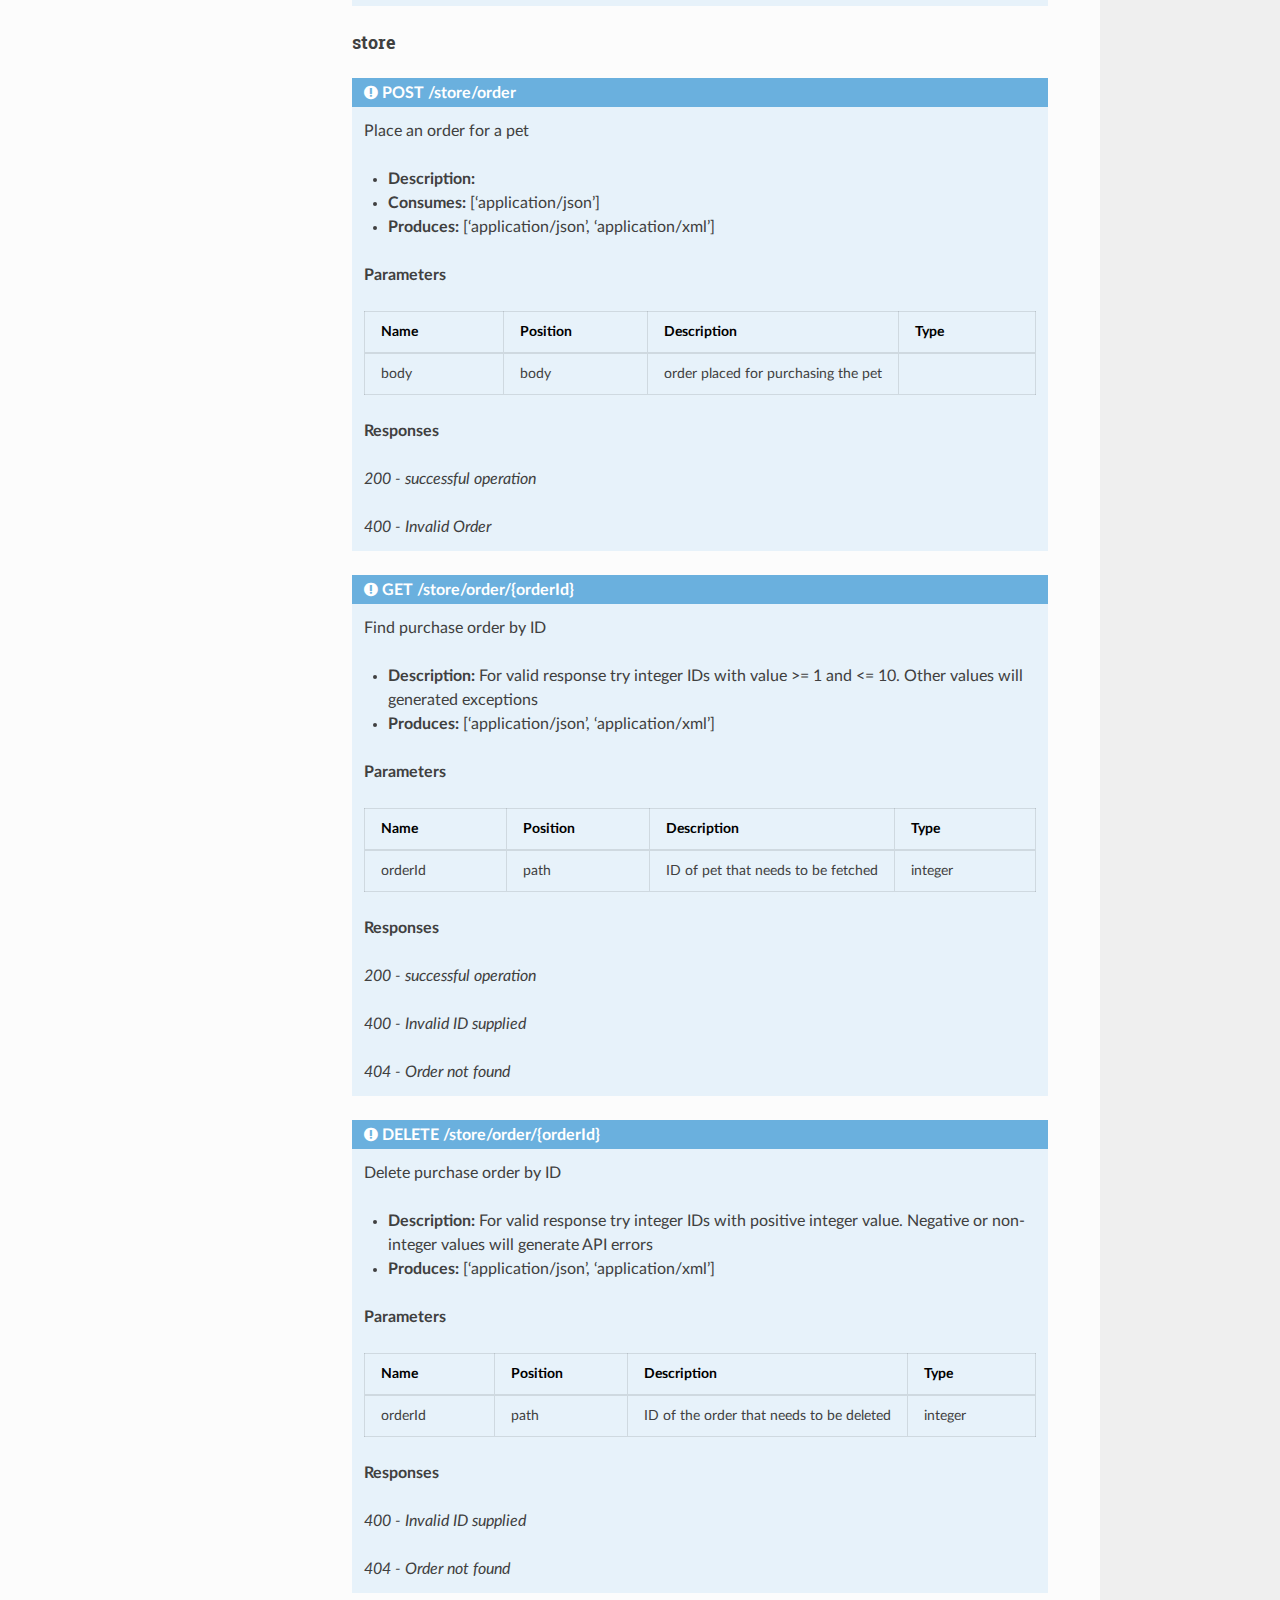
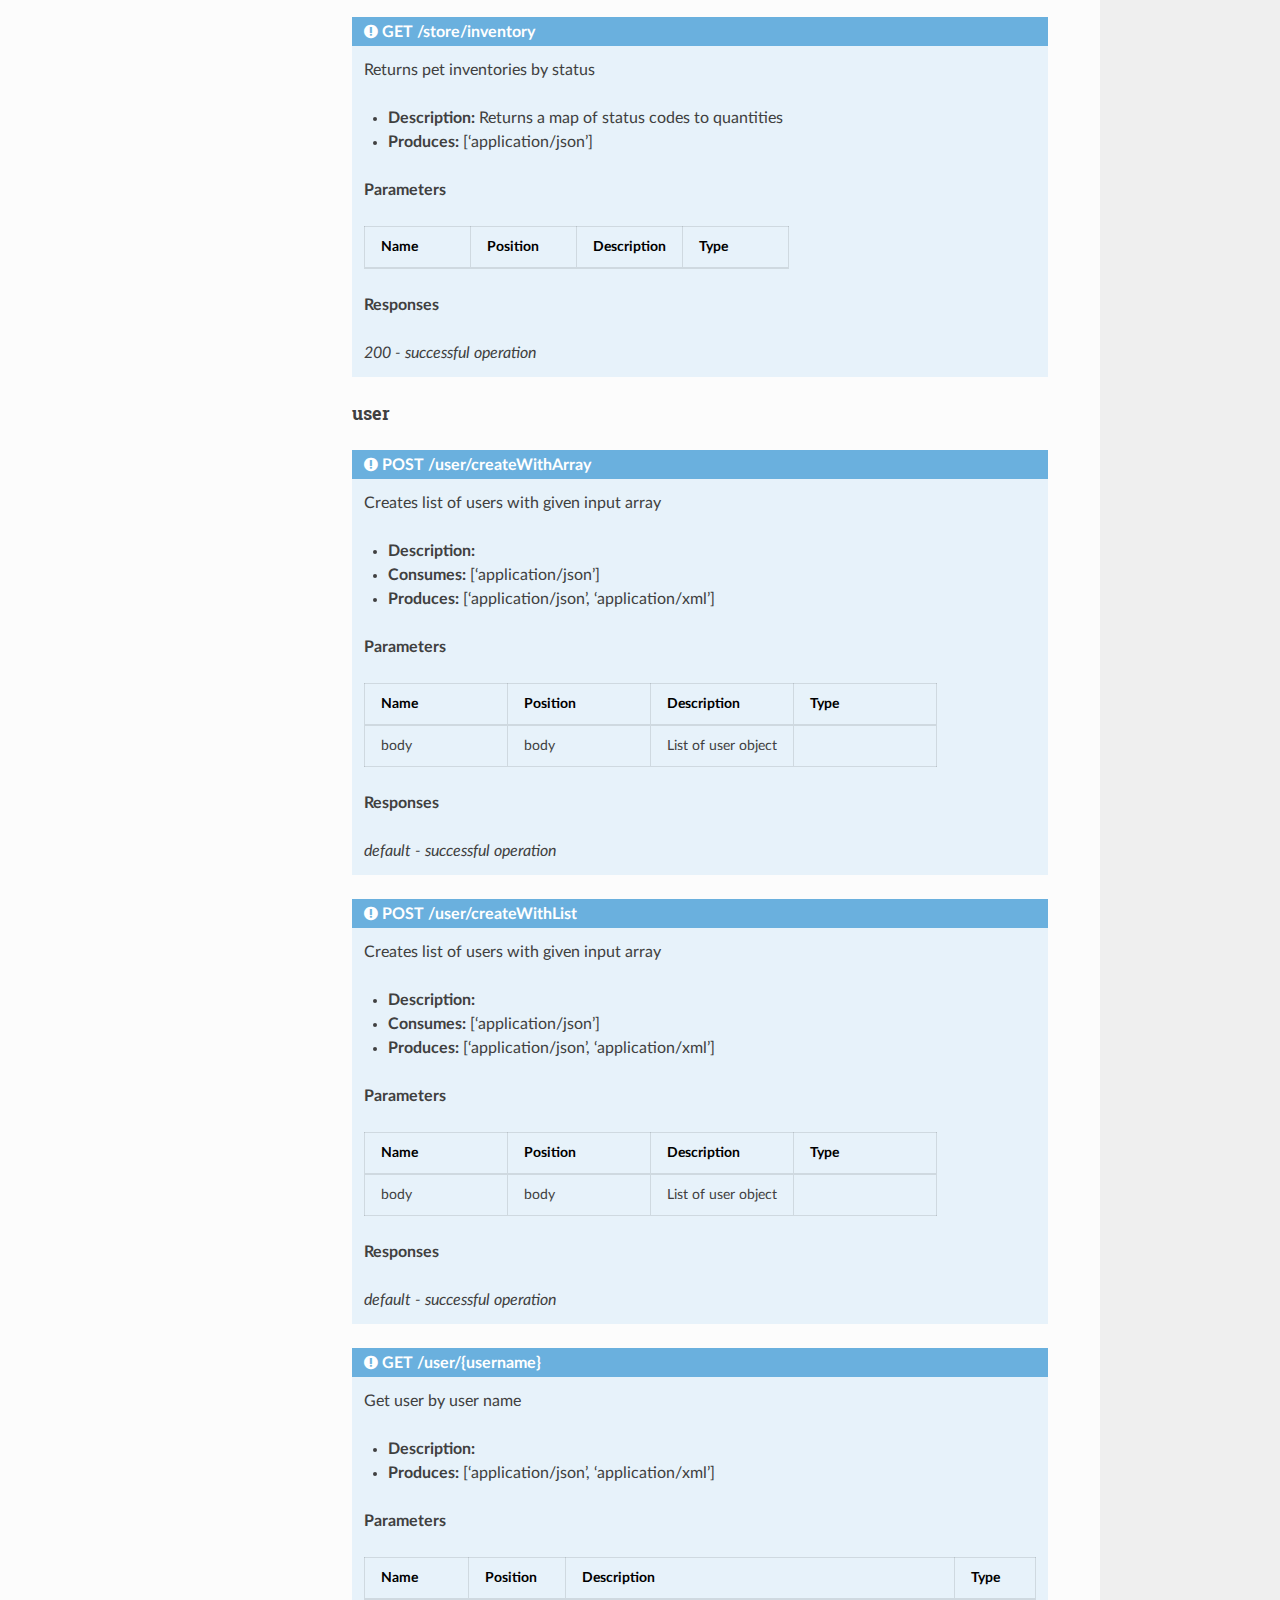
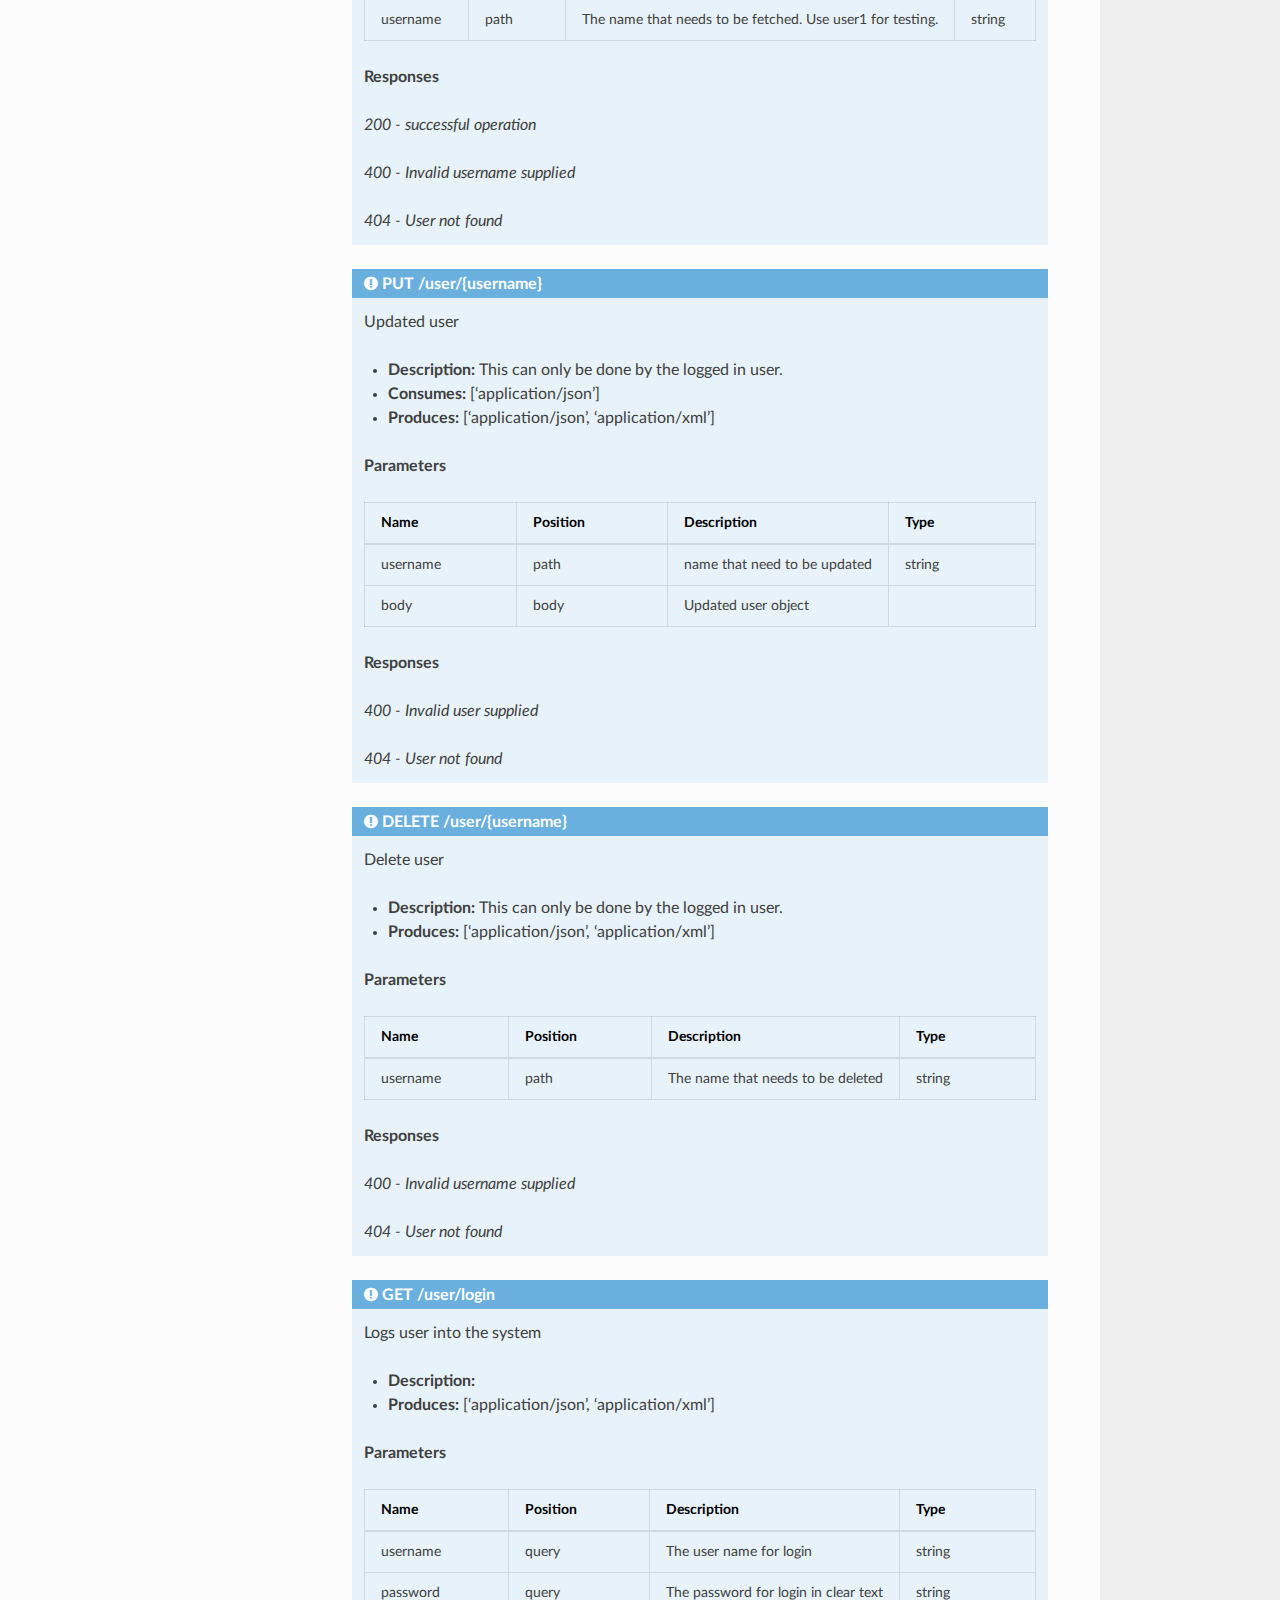
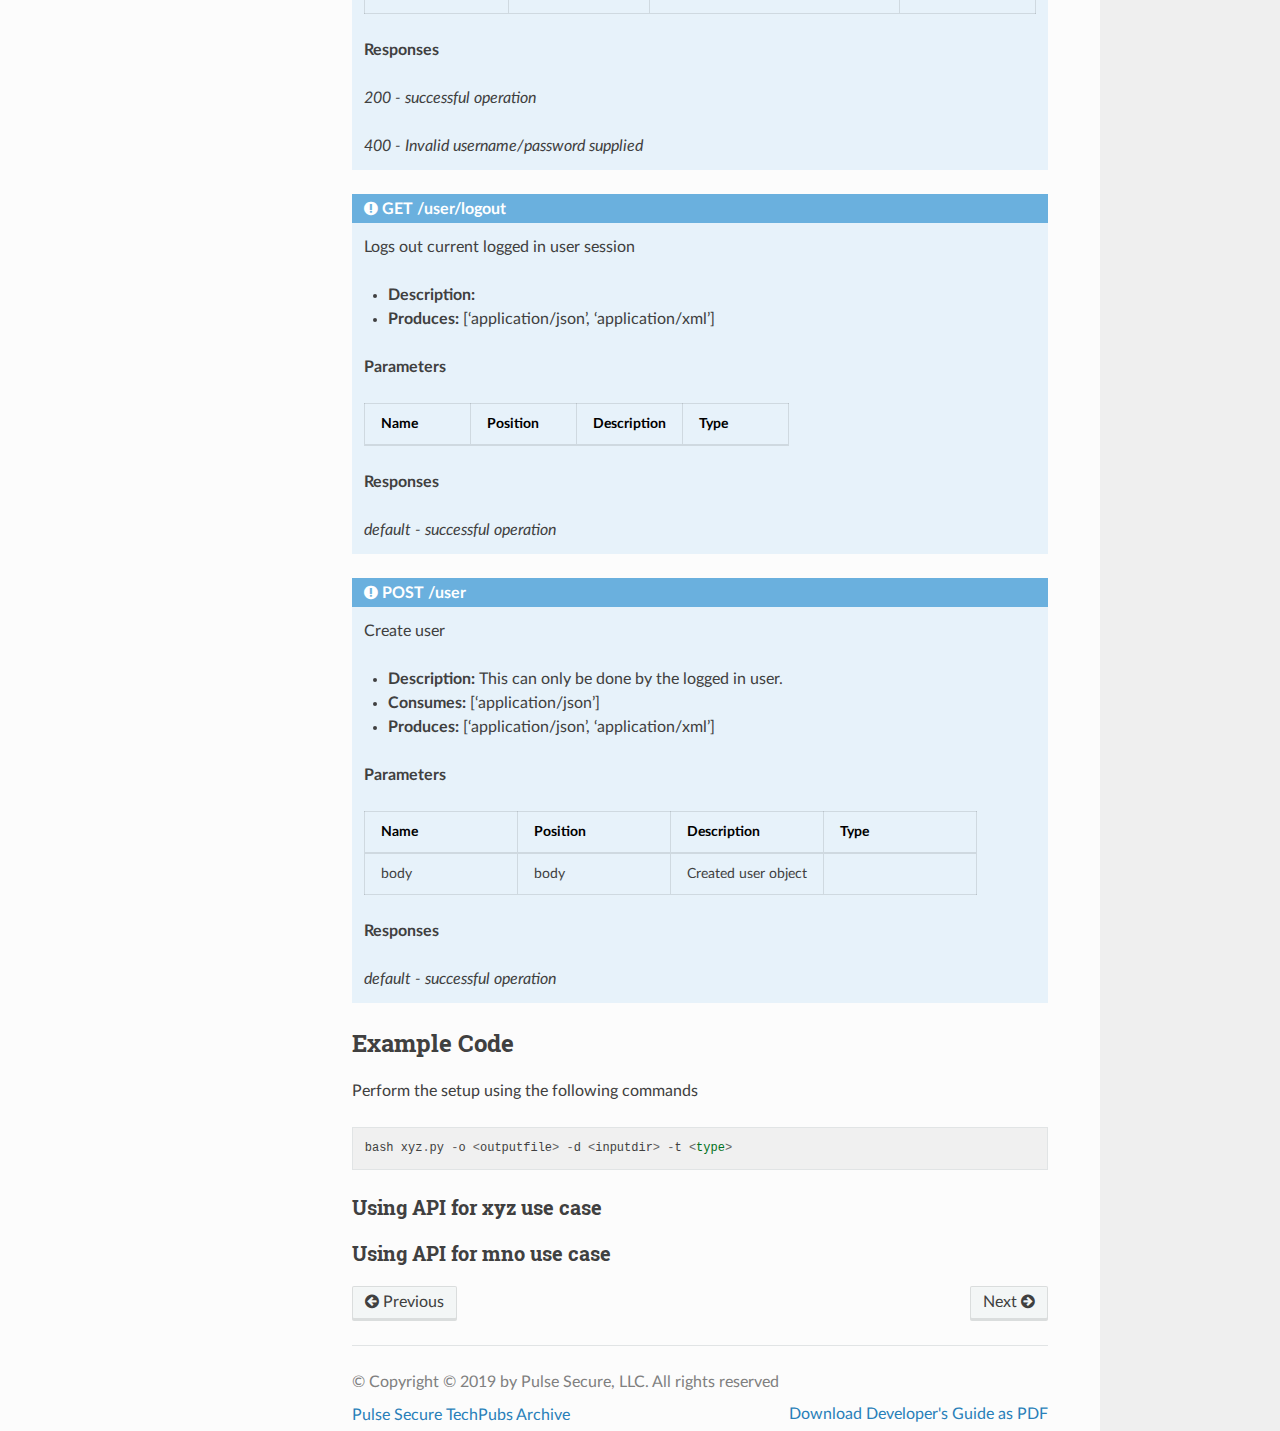
==== commit 9b88c256: "Deploy shaloo/psdemo to github.com/shaloo/psdemo.git:gh-pages" ====
--- a/dev-guide.html
+++ b/dev-guide.html
@@ -218,6 +218,201 @@
 <div class="section" id="pet">
 <h4><a class="toc-backref" href="#id4">pet</a><a class="headerlink" href="#pet" title="Permalink to this headline">¶</a></h4>
 <div class="admonition">
+<p class="first admonition-title">POST /pet/{petId}/uploadImage</p>
+<p>uploads an image<ul class="simple">
+<li><strong>Description: 
+</strong></li>
+<li><strong>Consumes: 
+</strong>[‘multipart/form-data’]</li>
+<li><strong>Produces: 
+</strong>[‘application/json’]</li>
+</ul>
+</p>
+<p><strong>Parameters</strong></p>
+<table border="1" class="docutils">
+<colgroup>
+<col width="25%" />
+<col width="25%" />
+<col width="25%" />
+<col width="25%" />
+</colgroup>
+<thead valign="bottom">
+<tr class="row-odd"><th class="head">Name</th>
+<th class="head">Position</th>
+<th class="head">Description</th>
+<th class="head">Type</th>
+</tr>
+</thead>
+<tbody valign="top">
+<tr class="row-even"><td>petId</td>
+<td>path</td>
+<td>ID of pet to update</td>
+<td>integer</td>
+</tr>
+<tr class="row-odd"><td>additionalMetadata</td>
+<td>formData</td>
+<td>Additional data to pass to server</td>
+<td>string</td>
+</tr>
+<tr class="row-even"><td>file</td>
+<td>formData</td>
+<td>file to upload</td>
+<td>file</td>
+</tr>
+</tbody>
+</table>
+<p><strong>Responses</strong></p>
+<p class="last"><em>200 - successful operation</em></p>
+</div>
+<div class="admonition">
+<p class="first admonition-title">POST /pet</p>
+<p>Add a new pet to the store<ul class="simple">
+<li><strong>Description: 
+</strong></li>
+<li><strong>Consumes: 
+</strong>[‘application/json’, ‘application/xml’]</li>
+<li><strong>Produces: 
+</strong>[‘application/json’, ‘application/xml’]</li>
+</ul>
+</p>
+<p><strong>Parameters</strong></p>
+<table border="1" class="docutils">
+<colgroup>
+<col width="25%" />
+<col width="25%" />
+<col width="25%" />
+<col width="25%" />
+</colgroup>
+<thead valign="bottom">
+<tr class="row-odd"><th class="head">Name</th>
+<th class="head">Position</th>
+<th class="head">Description</th>
+<th class="head">Type</th>
+</tr>
+</thead>
+<tbody valign="top">
+<tr class="row-even"><td>body</td>
+<td>body</td>
+<td>Pet object that needs to be added to the store</td>
+<td></td>
+</tr>
+</tbody>
+</table>
+<p><strong>Responses</strong></p>
+<p class="last"><em>405 - Invalid input</em></p>
+</div>
+<div class="admonition">
+<p class="first admonition-title">PUT /pet</p>
+<p>Update an existing pet<ul class="simple">
+<li><strong>Description: 
+</strong></li>
+<li><strong>Consumes: 
+</strong>[‘application/json’, ‘application/xml’]</li>
+<li><strong>Produces: 
+</strong>[‘application/json’, ‘application/xml’]</li>
+</ul>
+</p>
+<p><strong>Parameters</strong></p>
+<table border="1" class="docutils">
+<colgroup>
+<col width="25%" />
+<col width="25%" />
+<col width="25%" />
+<col width="25%" />
+</colgroup>
+<thead valign="bottom">
+<tr class="row-odd"><th class="head">Name</th>
+<th class="head">Position</th>
+<th class="head">Description</th>
+<th class="head">Type</th>
+</tr>
+</thead>
+<tbody valign="top">
+<tr class="row-even"><td>body</td>
+<td>body</td>
+<td>Pet object that needs to be added to the store</td>
+<td></td>
+</tr>
+</tbody>
+</table>
+<p><strong>Responses</strong></p>
+<p><em>400 - Invalid ID supplied</em></p>
+<p><em>404 - Pet not found</em></p>
+<p class="last"><em>405 - Validation exception</em></p>
+</div>
+<div class="admonition">
+<p class="first admonition-title">GET /pet/findByStatus</p>
+<p>Finds Pets by status<ul class="simple">
+<li><strong>Description: 
+</strong>Multiple status values can be provided with comma separated strings</li>
+<li><strong>Produces: 
+</strong>[‘application/json’, ‘application/xml’]</li>
+</ul>
+</p>
+<p><strong>Parameters</strong></p>
+<table border="1" class="docutils">
+<colgroup>
+<col width="25%" />
+<col width="25%" />
+<col width="25%" />
+<col width="25%" />
+</colgroup>
+<thead valign="bottom">
+<tr class="row-odd"><th class="head">Name</th>
+<th class="head">Position</th>
+<th class="head">Description</th>
+<th class="head">Type</th>
+</tr>
+</thead>
+<tbody valign="top">
+<tr class="row-even"><td>status</td>
+<td>query</td>
+<td>Status values that need to be considered for filter</td>
+<td>array</td>
+</tr>
+</tbody>
+</table>
+<p><strong>Responses</strong></p>
+<p><em>200 - successful operation</em></p>
+<p class="last"><em>400 - Invalid status value</em></p>
+</div>
+<div class="admonition">
+<p class="first admonition-title">GET /pet/findByTags</p>
+<p>Finds Pets by tags<ul class="simple">
+<li><strong>Description: 
+</strong>Multiple tags can be provided with comma separated strings. Use tag1, tag2, tag3 for testing.</li>
+<li><strong>Produces: 
+</strong>[‘application/json’, ‘application/xml’]</li>
+</ul>
+</p>
+<p><strong>Parameters</strong></p>
+<table border="1" class="docutils">
+<colgroup>
+<col width="25%" />
+<col width="25%" />
+<col width="25%" />
+<col width="25%" />
+</colgroup>
+<thead valign="bottom">
+<tr class="row-odd"><th class="head">Name</th>
+<th class="head">Position</th>
+<th class="head">Description</th>
+<th class="head">Type</th>
+</tr>
+</thead>
+<tbody valign="top">
+<tr class="row-even"><td>tags</td>
+<td>query</td>
+<td>Tags to filter by</td>
+<td>array</td>
+</tr>
+</tbody>
+</table>
+<p><strong>Responses</strong></p>
+<p><em>200 - successful operation</em></p>
+<p class="last"><em>400 - Invalid tag value</em></p>
+</div>
+<div class="admonition">
 <p class="first admonition-title">GET /pet/{petId}</p>
 <p>Find pet by ID<ul class="simple">
 <li><strong>Description: 
@@ -342,60 +537,16 @@
 <p><em>400 - Invalid ID supplied</em></p>
 <p class="last"><em>404 - Pet not found</em></p>
 </div>
-<div class="admonition">
-<p class="first admonition-title">POST /pet/{petId}/uploadImage</p>
-<p>uploads an image<ul class="simple">
+</div>
+<div class="section" id="store">
+<h4><a class="toc-backref" href="#id5">store</a><a class="headerlink" href="#store" title="Permalink to this headline">¶</a></h4>
+<div class="admonition">
+<p class="first admonition-title">POST /store/order</p>
+<p>Place an order for a pet<ul class="simple">
 <li><strong>Description: 
 </strong></li>
 <li><strong>Consumes: 
-</strong>[‘multipart/form-data’]</li>
-<li><strong>Produces: 
 </strong>[‘application/json’]</li>
-</ul>
-</p>
-<p><strong>Parameters</strong></p>
-<table border="1" class="docutils">
-<colgroup>
-<col width="25%" />
-<col width="25%" />
-<col width="25%" />
-<col width="25%" />
-</colgroup>
-<thead valign="bottom">
-<tr class="row-odd"><th class="head">Name</th>
-<th class="head">Position</th>
-<th class="head">Description</th>
-<th class="head">Type</th>
-</tr>
-</thead>
-<tbody valign="top">
-<tr class="row-even"><td>petId</td>
-<td>path</td>
-<td>ID of pet to update</td>
-<td>integer</td>
-</tr>
-<tr class="row-odd"><td>additionalMetadata</td>
-<td>formData</td>
-<td>Additional data to pass to server</td>
-<td>string</td>
-</tr>
-<tr class="row-even"><td>file</td>
-<td>formData</td>
-<td>file to upload</td>
-<td>file</td>
-</tr>
-</tbody>
-</table>
-<p><strong>Responses</strong></p>
-<p class="last"><em>200 - successful operation</em></p>
-</div>
-<div class="admonition">
-<p class="first admonition-title">POST /pet</p>
-<p>Add a new pet to the store<ul class="simple">
-<li><strong>Description: 
-</strong></li>
-<li><strong>Consumes: 
-</strong>[‘application/json’, ‘application/xml’]</li>
 <li><strong>Produces: 
 </strong>[‘application/json’, ‘application/xml’]</li>
 </ul>
@@ -418,157 +569,14 @@
 <tbody valign="top">
 <tr class="row-even"><td>body</td>
 <td>body</td>
-<td>Pet object that needs to be added to the store</td>
+<td>order placed for purchasing the pet</td>
 <td></td>
 </tr>
 </tbody>
 </table>
 <p><strong>Responses</strong></p>
-<p class="last"><em>405 - Invalid input</em></p>
-</div>
-<div class="admonition">
-<p class="first admonition-title">PUT /pet</p>
-<p>Update an existing pet<ul class="simple">
-<li><strong>Description: 
-</strong></li>
-<li><strong>Consumes: 
-</strong>[‘application/json’, ‘application/xml’]</li>
-<li><strong>Produces: 
-</strong>[‘application/json’, ‘application/xml’]</li>
-</ul>
-</p>
-<p><strong>Parameters</strong></p>
-<table border="1" class="docutils">
-<colgroup>
-<col width="25%" />
-<col width="25%" />
-<col width="25%" />
-<col width="25%" />
-</colgroup>
-<thead valign="bottom">
-<tr class="row-odd"><th class="head">Name</th>
-<th class="head">Position</th>
-<th class="head">Description</th>
-<th class="head">Type</th>
-</tr>
-</thead>
-<tbody valign="top">
-<tr class="row-even"><td>body</td>
-<td>body</td>
-<td>Pet object that needs to be added to the store</td>
-<td></td>
-</tr>
-</tbody>
-</table>
-<p><strong>Responses</strong></p>
-<p><em>400 - Invalid ID supplied</em></p>
-<p><em>404 - Pet not found</em></p>
-<p class="last"><em>405 - Validation exception</em></p>
-</div>
-<div class="admonition">
-<p class="first admonition-title">GET /pet/findByStatus</p>
-<p>Finds Pets by status<ul class="simple">
-<li><strong>Description: 
-</strong>Multiple status values can be provided with comma separated strings</li>
-<li><strong>Produces: 
-</strong>[‘application/json’, ‘application/xml’]</li>
-</ul>
-</p>
-<p><strong>Parameters</strong></p>
-<table border="1" class="docutils">
-<colgroup>
-<col width="25%" />
-<col width="25%" />
-<col width="25%" />
-<col width="25%" />
-</colgroup>
-<thead valign="bottom">
-<tr class="row-odd"><th class="head">Name</th>
-<th class="head">Position</th>
-<th class="head">Description</th>
-<th class="head">Type</th>
-</tr>
-</thead>
-<tbody valign="top">
-<tr class="row-even"><td>status</td>
-<td>query</td>
-<td>Status values that need to be considered for filter</td>
-<td>array</td>
-</tr>
-</tbody>
-</table>
-<p><strong>Responses</strong></p>
 <p><em>200 - successful operation</em></p>
-<p class="last"><em>400 - Invalid status value</em></p>
-</div>
-<div class="admonition">
-<p class="first admonition-title">GET /pet/findByTags</p>
-<p>Finds Pets by tags<ul class="simple">
-<li><strong>Description: 
-</strong>Multiple tags can be provided with comma separated strings. Use tag1, tag2, tag3 for testing.</li>
-<li><strong>Produces: 
-</strong>[‘application/json’, ‘application/xml’]</li>
-</ul>
-</p>
-<p><strong>Parameters</strong></p>
-<table border="1" class="docutils">
-<colgroup>
-<col width="25%" />
-<col width="25%" />
-<col width="25%" />
-<col width="25%" />
-</colgroup>
-<thead valign="bottom">
-<tr class="row-odd"><th class="head">Name</th>
-<th class="head">Position</th>
-<th class="head">Description</th>
-<th class="head">Type</th>
-</tr>
-</thead>
-<tbody valign="top">
-<tr class="row-even"><td>tags</td>
-<td>query</td>
-<td>Tags to filter by</td>
-<td>array</td>
-</tr>
-</tbody>
-</table>
-<p><strong>Responses</strong></p>
-<p><em>200 - successful operation</em></p>
-<p class="last"><em>400 - Invalid tag value</em></p>
-</div>
-</div>
-<div class="section" id="store">
-<h4><a class="toc-backref" href="#id5">store</a><a class="headerlink" href="#store" title="Permalink to this headline">¶</a></h4>
-<div class="admonition">
-<p class="first admonition-title">GET /store/inventory</p>
-<p>Returns pet inventories by status<ul class="simple">
-<li><strong>Description: 
-</strong>Returns a map of status codes to quantities</li>
-<li><strong>Produces: 
-</strong>[‘application/json’]</li>
-</ul>
-</p>
-<p><strong>Parameters</strong></p>
-<table border="1" class="docutils">
-<colgroup>
-<col width="25%" />
-<col width="25%" />
-<col width="25%" />
-<col width="25%" />
-</colgroup>
-<thead valign="bottom">
-<tr class="row-odd"><th class="head">Name</th>
-<th class="head">Position</th>
-<th class="head">Description</th>
-<th class="head">Type</th>
-</tr>
-</thead>
-<tbody valign="top">
-</tbody>
-</table>
-<p><strong>Responses</strong></p>
-<p class="last"><em>200 - successful operation</em></p>
+<p class="last"><em>400 - Invalid Order</em></p>
 </div>
 <div class="admonition">
 <p class="first admonition-title">GET /store/order/{orderId}</p>
@@ -644,8 +652,41 @@
 <p class="last"><em>404 - Order not found</em></p>
 </div>
 <div class="admonition">
-<p class="first admonition-title">POST /store/order</p>
-<p>Place an order for a pet<ul class="simple">
+<p class="first admonition-title">GET /store/inventory</p>
+<p>Returns pet inventories by status<ul class="simple">
+<li><strong>Description: 
+</strong>Returns a map of status codes to quantities</li>
+<li><strong>Produces: 
+</strong>[‘application/json’]</li>
+</ul>
+</p>
+<p><strong>Parameters</strong></p>
+<table border="1" class="docutils">
+<colgroup>
+<col width="25%" />
+<col width="25%" />
+<col width="25%" />
+<col width="25%" />
+</colgroup>
+<thead valign="bottom">
+<tr class="row-odd"><th class="head">Name</th>
+<th class="head">Position</th>
+<th class="head">Description</th>
+<th class="head">Type</th>
+</tr>
+</thead>
+<tbody valign="top">
+</tbody>
+</table>
+<p><strong>Responses</strong></p>
+<p class="last"><em>200 - successful operation</em></p>
+</div>
+</div>
+<div class="section" id="user">
+<h4><a class="toc-backref" href="#id6">user</a><a class="headerlink" href="#user" title="Permalink to this headline">¶</a></h4>
+<div class="admonition">
+<p class="first admonition-title">POST /user/createWithArray</p>
+<p>Creates list of users with given input array<ul class="simple">
 <li><strong>Description: 
 </strong></li>
 <li><strong>Consumes: 
@@ -672,18 +713,238 @@
 <tbody valign="top">
 <tr class="row-even"><td>body</td>
 <td>body</td>
-<td>order placed for purchasing the pet</td>
+<td>List of user object</td>
 <td></td>
 </tr>
 </tbody>
 </table>
 <p><strong>Responses</strong></p>
+<p class="last"><em>default - successful operation</em></p>
+</div>
+<div class="admonition">
+<p class="first admonition-title">POST /user/createWithList</p>
+<p>Creates list of users with given input array<ul class="simple">
+<li><strong>Description: 
+</strong></li>
+<li><strong>Consumes: 
+</strong>[‘application/json’]</li>
+<li><strong>Produces: 
+</strong>[‘application/json’, ‘application/xml’]</li>
+</ul>
+</p>
+<p><strong>Parameters</strong></p>
+<table border="1" class="docutils">
+<colgroup>
+<col width="25%" />
+<col width="25%" />
+<col width="25%" />
+<col width="25%" />
+</colgroup>
+<thead valign="bottom">
+<tr class="row-odd"><th class="head">Name</th>
+<th class="head">Position</th>
+<th class="head">Description</th>
+<th class="head">Type</th>
+</tr>
+</thead>
+<tbody valign="top">
+<tr class="row-even"><td>body</td>
+<td>body</td>
+<td>List of user object</td>
+<td></td>
+</tr>
+</tbody>
+</table>
+<p><strong>Responses</strong></p>
+<p class="last"><em>default - successful operation</em></p>
+</div>
+<div class="admonition">
+<p class="first admonition-title">GET /user/{username}</p>
+<p>Get user by user name<ul class="simple">
+<li><strong>Description: 
+</strong></li>
+<li><strong>Produces: 
+</strong>[‘application/json’, ‘application/xml’]</li>
+</ul>
+</p>
+<p><strong>Parameters</strong></p>
+<table border="1" class="docutils">
+<colgroup>
+<col width="25%" />
+<col width="25%" />
+<col width="25%" />
+<col width="25%" />
+</colgroup>
+<thead valign="bottom">
+<tr class="row-odd"><th class="head">Name</th>
+<th class="head">Position</th>
+<th class="head">Description</th>
+<th class="head">Type</th>
+</tr>
+</thead>
+<tbody valign="top">
+<tr class="row-even"><td>username</td>
+<td>path</td>
+<td>The name that needs to be fetched. Use user1 for testing. </td>
+<td>string</td>
+</tr>
+</tbody>
+</table>
+<p><strong>Responses</strong></p>
 <p><em>200 - successful operation</em></p>
-<p class="last"><em>400 - Invalid Order</em></p>
-</div>
-</div>
-<div class="section" id="user">
-<h4><a class="toc-backref" href="#id6">user</a><a class="headerlink" href="#user" title="Permalink to this headline">¶</a></h4>
+<p><em>400 - Invalid username supplied</em></p>
+<p class="last"><em>404 - User not found</em></p>
+</div>
+<div class="admonition">
+<p class="first admonition-title">PUT /user/{username}</p>
+<p>Updated user<ul class="simple">
+<li><strong>Description: 
+</strong>This can only be done by the logged in user.</li>
+<li><strong>Consumes: 
+</strong>[‘application/json’]</li>
+<li><strong>Produces: 
+</strong>[‘application/json’, ‘application/xml’]</li>
+</ul>
+</p>
+<p><strong>Parameters</strong></p>
+<table border="1" class="docutils">
+<colgroup>
+<col width="25%" />
+<col width="25%" />
+<col width="25%" />
+<col width="25%" />
+</colgroup>
+<thead valign="bottom">
+<tr class="row-odd"><th class="head">Name</th>
+<th class="head">Position</th>
+<th class="head">Description</th>
+<th class="head">Type</th>
+</tr>
+</thead>
+<tbody valign="top">
+<tr class="row-even"><td>username</td>
+<td>path</td>
+<td>name that need to be updated</td>
+<td>string</td>
+</tr>
+<tr class="row-odd"><td>body</td>
+<td>body</td>
+<td>Updated user object</td>
+<td></td>
+</tr>
+</tbody>
+</table>
+<p><strong>Responses</strong></p>
+<p><em>400 - Invalid user supplied</em></p>
+<p class="last"><em>404 - User not found</em></p>
+</div>
+<div class="admonition">
+<p class="first admonition-title">DELETE /user/{username}</p>
+<p>Delete user<ul class="simple">
+<li><strong>Description: 
+</strong>This can only be done by the logged in user.</li>
+<li><strong>Produces: 
+</strong>[‘application/json’, ‘application/xml’]</li>
+</ul>
+</p>
+<p><strong>Parameters</strong></p>
+<table border="1" class="docutils">
+<colgroup>
+<col width="25%" />
+<col width="25%" />
+<col width="25%" />
+<col width="25%" />
+</colgroup>
+<thead valign="bottom">
+<tr class="row-odd"><th class="head">Name</th>
+<th class="head">Position</th>
+<th class="head">Description</th>
+<th class="head">Type</th>
+</tr>
+</thead>
+<tbody valign="top">
+<tr class="row-even"><td>username</td>
+<td>path</td>
+<td>The name that needs to be deleted</td>
+<td>string</td>
+</tr>
+</tbody>
+</table>
+<p><strong>Responses</strong></p>
+<p><em>400 - Invalid username supplied</em></p>
+<p class="last"><em>404 - User not found</em></p>
+</div>
+<div class="admonition">
+<p class="first admonition-title">GET /user/login</p>
+<p>Logs user into the system<ul class="simple">
+<li><strong>Description: 
+</strong></li>
+<li><strong>Produces: 
+</strong>[‘application/json’, ‘application/xml’]</li>
+</ul>
+</p>
+<p><strong>Parameters</strong></p>
+<table border="1" class="docutils">
+<colgroup>
+<col width="25%" />
+<col width="25%" />
+<col width="25%" />
+<col width="25%" />
+</colgroup>
+<thead valign="bottom">
+<tr class="row-odd"><th class="head">Name</th>
+<th class="head">Position</th>
+<th class="head">Description</th>
+<th class="head">Type</th>
+</tr>
+</thead>
+<tbody valign="top">
+<tr class="row-even"><td>username</td>
+<td>query</td>
+<td>The user name for login</td>
+<td>string</td>
+</tr>
+<tr class="row-odd"><td>password</td>
+<td>query</td>
+<td>The password for login in clear text</td>
+<td>string</td>
+</tr>
+</tbody>
+</table>
+<p><strong>Responses</strong></p>
+<p><em>200 - successful operation</em></p>
+<p class="last"><em>400 - Invalid username/password supplied</em></p>
+</div>
+<div class="admonition">
+<p class="first admonition-title">GET /user/logout</p>
+<p>Logs out current logged in user session<ul class="simple">
+<li><strong>Description: 
+</strong></li>
+<li><strong>Produces: 
+</strong>[‘application/json’, ‘application/xml’]</li>
+</ul>
+</p>
+<p><strong>Parameters</strong></p>
+<table border="1" class="docutils">
+<colgroup>
+<col width="25%" />
+<col width="25%" />
+<col width="25%" />
+<col width="25%" />
+</colgroup>
+<thead valign="bottom">
+<tr class="row-odd"><th class="head">Name</th>
+<th class="head">Position</th>
+<th class="head">Description</th>
+<th class="head">Type</th>
+</tr>
+</thead>
+<tbody valign="top">
+</tbody>
+</table>
+<p><strong>Responses</strong></p>
+<p class="last"><em>default - successful operation</em></p>
+</div>
 <div class="admonition">
 <p class="first admonition-title">POST /user</p>
 <p>Create user<ul class="simple">
@@ -716,267 +977,6 @@
 <td>Created user object</td>
 <td></td>
 </tr>
-</tbody>
-</table>
-<p><strong>Responses</strong></p>
-<p class="last"><em>default - successful operation</em></p>
-</div>
-<div class="admonition">
-<p class="first admonition-title">POST /user/createWithArray</p>
-<p>Creates list of users with given input array<ul class="simple">
-<li><strong>Description: 
-</strong></li>
-<li><strong>Consumes: 
-</strong>[‘application/json’]</li>
-<li><strong>Produces: 
-</strong>[‘application/json’, ‘application/xml’]</li>
-</ul>
-</p>
-<p><strong>Parameters</strong></p>
-<table border="1" class="docutils">
-<colgroup>
-<col width="25%" />
-<col width="25%" />
-<col width="25%" />
-<col width="25%" />
-</colgroup>
-<thead valign="bottom">
-<tr class="row-odd"><th class="head">Name</th>
-<th class="head">Position</th>
-<th class="head">Description</th>
-<th class="head">Type</th>
-</tr>
-</thead>
-<tbody valign="top">
-<tr class="row-even"><td>body</td>
-<td>body</td>
-<td>List of user object</td>
-<td></td>
-</tr>
-</tbody>
-</table>
-<p><strong>Responses</strong></p>
-<p class="last"><em>default - successful operation</em></p>
-</div>
-<div class="admonition">
-<p class="first admonition-title">POST /user/createWithList</p>
-<p>Creates list of users with given input array<ul class="simple">
-<li><strong>Description: 
-</strong></li>
-<li><strong>Consumes: 
-</strong>[‘application/json’]</li>
-<li><strong>Produces: 
-</strong>[‘application/json’, ‘application/xml’]</li>
-</ul>
-</p>
-<p><strong>Parameters</strong></p>
-<table border="1" class="docutils">
-<colgroup>
-<col width="25%" />
-<col width="25%" />
-<col width="25%" />
-<col width="25%" />
-</colgroup>
-<thead valign="bottom">
-<tr class="row-odd"><th class="head">Name</th>
-<th class="head">Position</th>
-<th class="head">Description</th>
-<th class="head">Type</th>
-</tr>
-</thead>
-<tbody valign="top">
-<tr class="row-even"><td>body</td>
-<td>body</td>
-<td>List of user object</td>
-<td></td>
-</tr>
-</tbody>
-</table>
-<p><strong>Responses</strong></p>
-<p class="last"><em>default - successful operation</em></p>
-</div>
-<div class="admonition">
-<p class="first admonition-title">GET /user/{username}</p>
-<p>Get user by user name<ul class="simple">
-<li><strong>Description: 
-</strong></li>
-<li><strong>Produces: 
-</strong>[‘application/json’, ‘application/xml’]</li>
-</ul>
-</p>
-<p><strong>Parameters</strong></p>
-<table border="1" class="docutils">
-<colgroup>
-<col width="25%" />
-<col width="25%" />
-<col width="25%" />
-<col width="25%" />
-</colgroup>
-<thead valign="bottom">
-<tr class="row-odd"><th class="head">Name</th>
-<th class="head">Position</th>
-<th class="head">Description</th>
-<th class="head">Type</th>
-</tr>
-</thead>
-<tbody valign="top">
-<tr class="row-even"><td>username</td>
-<td>path</td>
-<td>The name that needs to be fetched. Use user1 for testing. </td>
-<td>string</td>
-</tr>
-</tbody>
-</table>
-<p><strong>Responses</strong></p>
-<p><em>200 - successful operation</em></p>
-<p><em>400 - Invalid username supplied</em></p>
-<p class="last"><em>404 - User not found</em></p>
-</div>
-<div class="admonition">
-<p class="first admonition-title">PUT /user/{username}</p>
-<p>Updated user<ul class="simple">
-<li><strong>Description: 
-</strong>This can only be done by the logged in user.</li>
-<li><strong>Consumes: 
-</strong>[‘application/json’]</li>
-<li><strong>Produces: 
-</strong>[‘application/json’, ‘application/xml’]</li>
-</ul>
-</p>
-<p><strong>Parameters</strong></p>
-<table border="1" class="docutils">
-<colgroup>
-<col width="25%" />
-<col width="25%" />
-<col width="25%" />
-<col width="25%" />
-</colgroup>
-<thead valign="bottom">
-<tr class="row-odd"><th class="head">Name</th>
-<th class="head">Position</th>
-<th class="head">Description</th>
-<th class="head">Type</th>
-</tr>
-</thead>
-<tbody valign="top">
-<tr class="row-even"><td>username</td>
-<td>path</td>
-<td>name that need to be updated</td>
-<td>string</td>
-</tr>
-<tr class="row-odd"><td>body</td>
-<td>body</td>
-<td>Updated user object</td>
-<td></td>
-</tr>
-</tbody>
-</table>
-<p><strong>Responses</strong></p>
-<p><em>400 - Invalid user supplied</em></p>
-<p class="last"><em>404 - User not found</em></p>
-</div>
-<div class="admonition">
-<p class="first admonition-title">DELETE /user/{username}</p>
-<p>Delete user<ul class="simple">
-<li><strong>Description: 
-</strong>This can only be done by the logged in user.</li>
-<li><strong>Produces: 
-</strong>[‘application/json’, ‘application/xml’]</li>
-</ul>
-</p>
-<p><strong>Parameters</strong></p>
-<table border="1" class="docutils">
-<colgroup>
-<col width="25%" />
-<col width="25%" />
-<col width="25%" />
-<col width="25%" />
-</colgroup>
-<thead valign="bottom">
-<tr class="row-odd"><th class="head">Name</th>
-<th class="head">Position</th>
-<th class="head">Description</th>
-<th class="head">Type</th>
-</tr>
-</thead>
-<tbody valign="top">
-<tr class="row-even"><td>username</td>
-<td>path</td>
-<td>The name that needs to be deleted</td>
-<td>string</td>
-</tr>
-</tbody>
-</table>
-<p><strong>Responses</strong></p>
-<p><em>400 - Invalid username supplied</em></p>
-<p class="last"><em>404 - User not found</em></p>
-</div>
-<div class="admonition">
-<p class="first admonition-title">GET /user/login</p>
-<p>Logs user into the system<ul class="simple">
-<li><strong>Description: 
-</strong></li>
-<li><strong>Produces: 
-</strong>[‘application/json’, ‘application/xml’]</li>
-</ul>
-</p>
-<p><strong>Parameters</strong></p>
-<table border="1" class="docutils">
-<colgroup>
-<col width="25%" />
-<col width="25%" />
-<col width="25%" />
-<col width="25%" />
-</colgroup>
-<thead valign="bottom">
-<tr class="row-odd"><th class="head">Name</th>
-<th class="head">Position</th>
-<th class="head">Description</th>
-<th class="head">Type</th>
-</tr>
-</thead>
-<tbody valign="top">
-<tr class="row-even"><td>username</td>
-<td>query</td>
-<td>The user name for login</td>
-<td>string</td>
-</tr>
-<tr class="row-odd"><td>password</td>
-<td>query</td>
-<td>The password for login in clear text</td>
-<td>string</td>
-</tr>
-</tbody>
-</table>
-<p><strong>Responses</strong></p>
-<p><em>200 - successful operation</em></p>
-<p class="last"><em>400 - Invalid username/password supplied</em></p>
-</div>
-<div class="admonition">
-<p class="first admonition-title">GET /user/logout</p>
-<p>Logs out current logged in user session<ul class="simple">
-<li><strong>Description: 
-</strong></li>
-<li><strong>Produces: 
-</strong>[‘application/json’, ‘application/xml’]</li>
-</ul>
-</p>
-<p><strong>Parameters</strong></p>
-<table border="1" class="docutils">
-<colgroup>
-<col width="25%" />
-<col width="25%" />
-<col width="25%" />
-<col width="25%" />
-</colgroup>
-<thead valign="bottom">
-<tr class="row-odd"><th class="head">Name</th>
-<th class="head">Position</th>
-<th class="head">Description</th>
-<th class="head">Type</th>
-</tr>
-</thead>
-<tbody valign="top">
 </tbody>
 </table>
 <p><strong>Responses</strong></p>
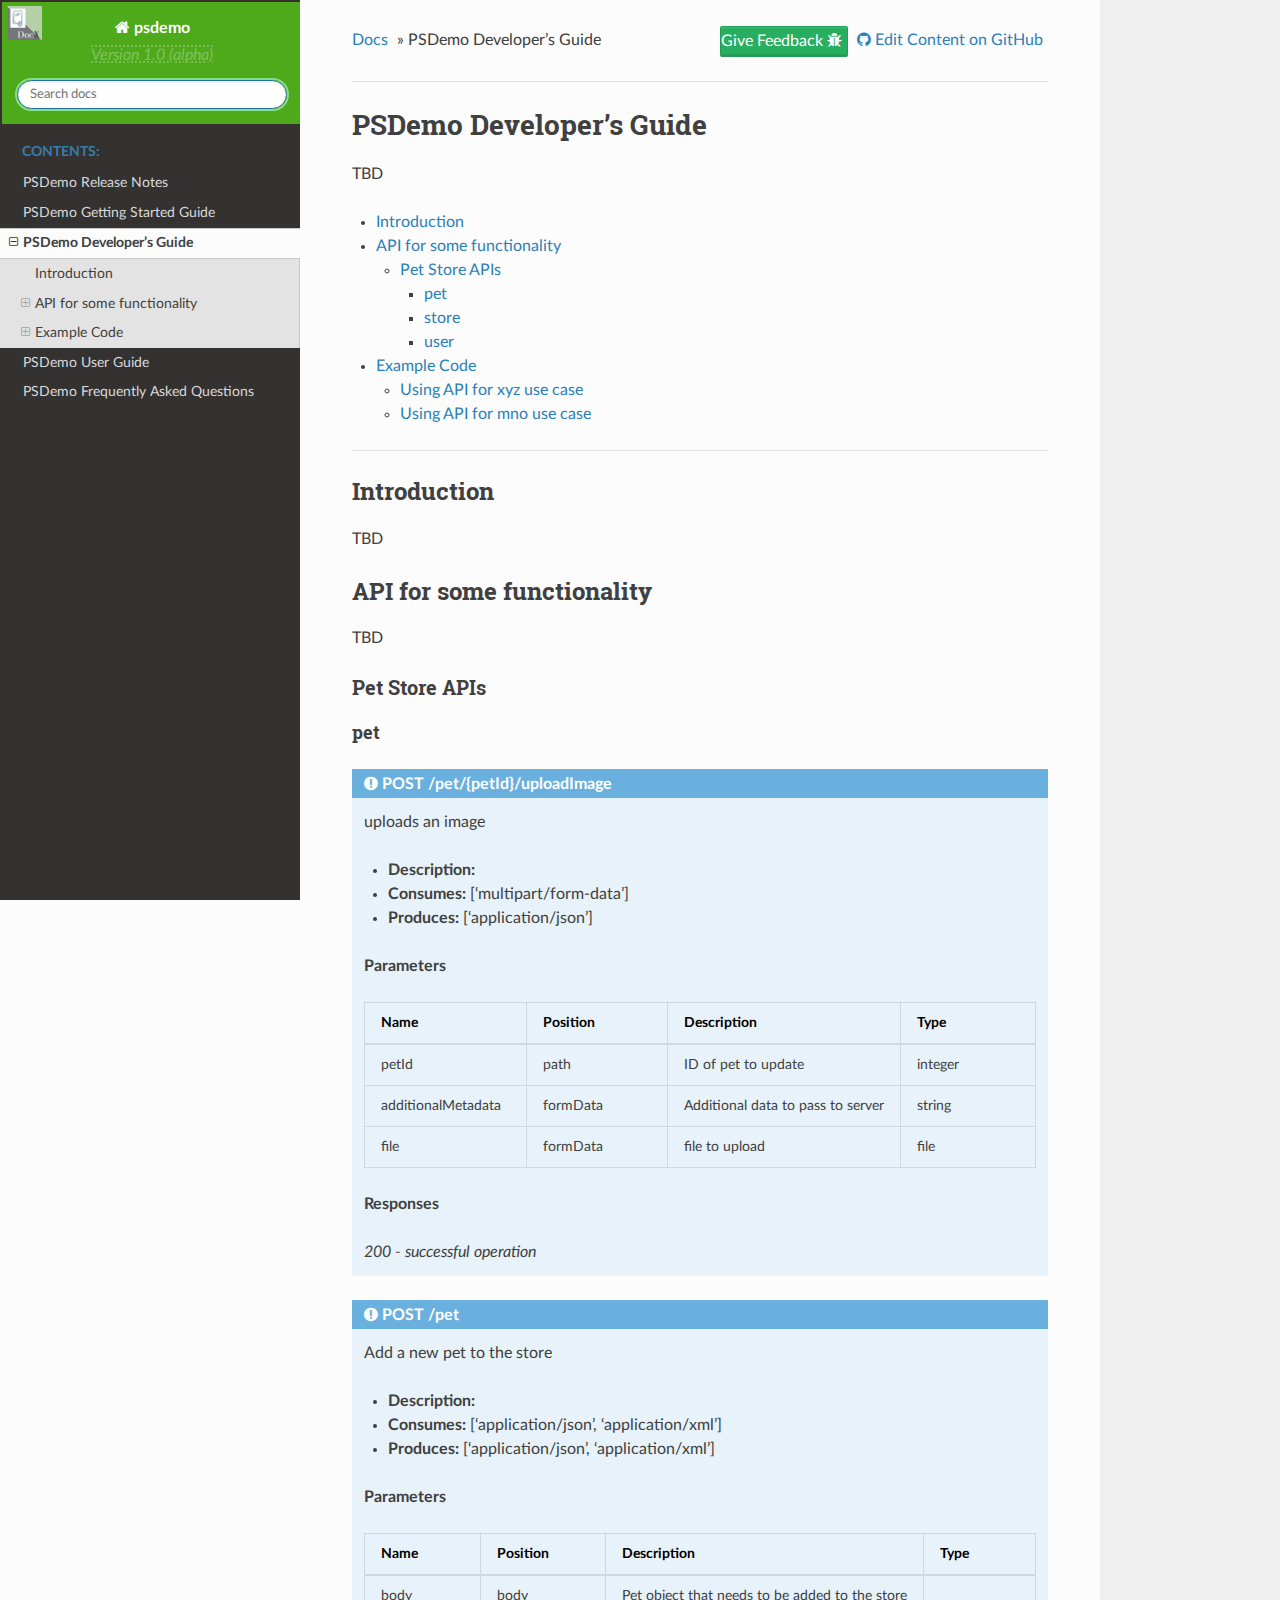
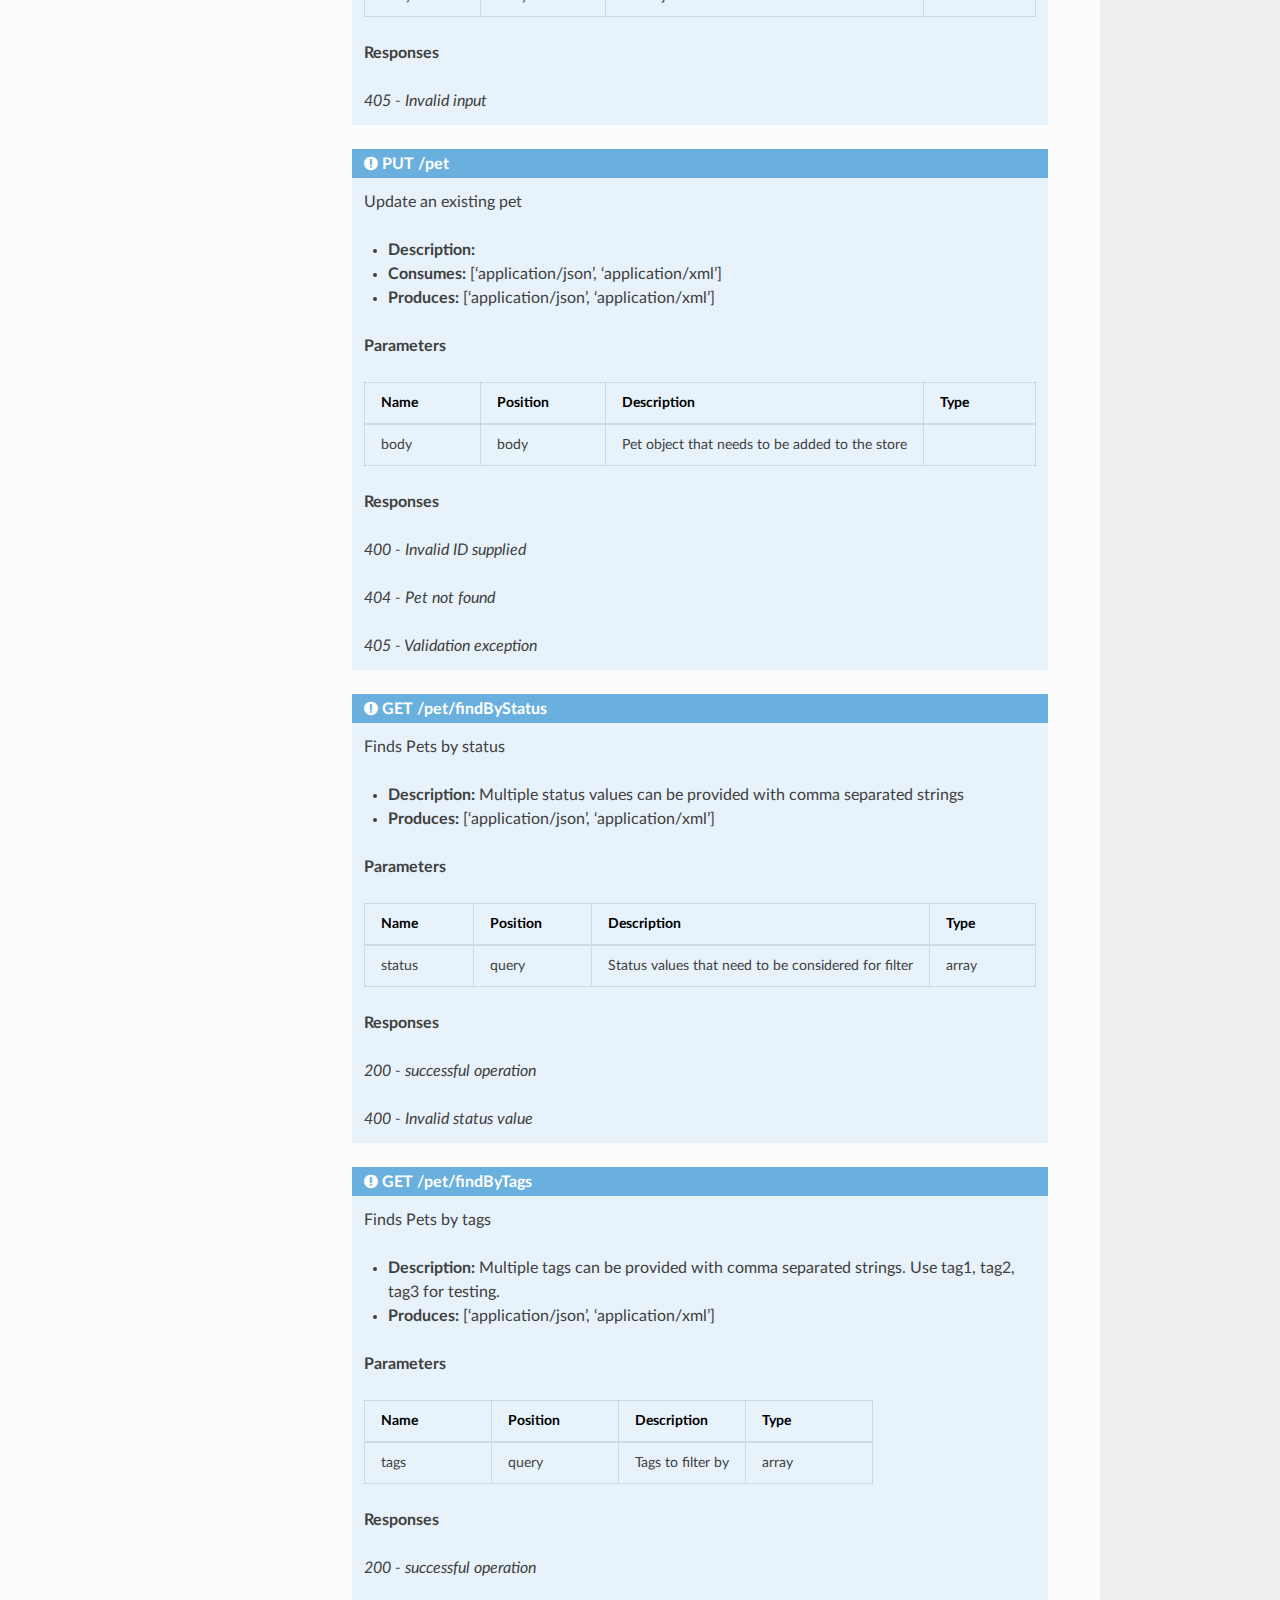
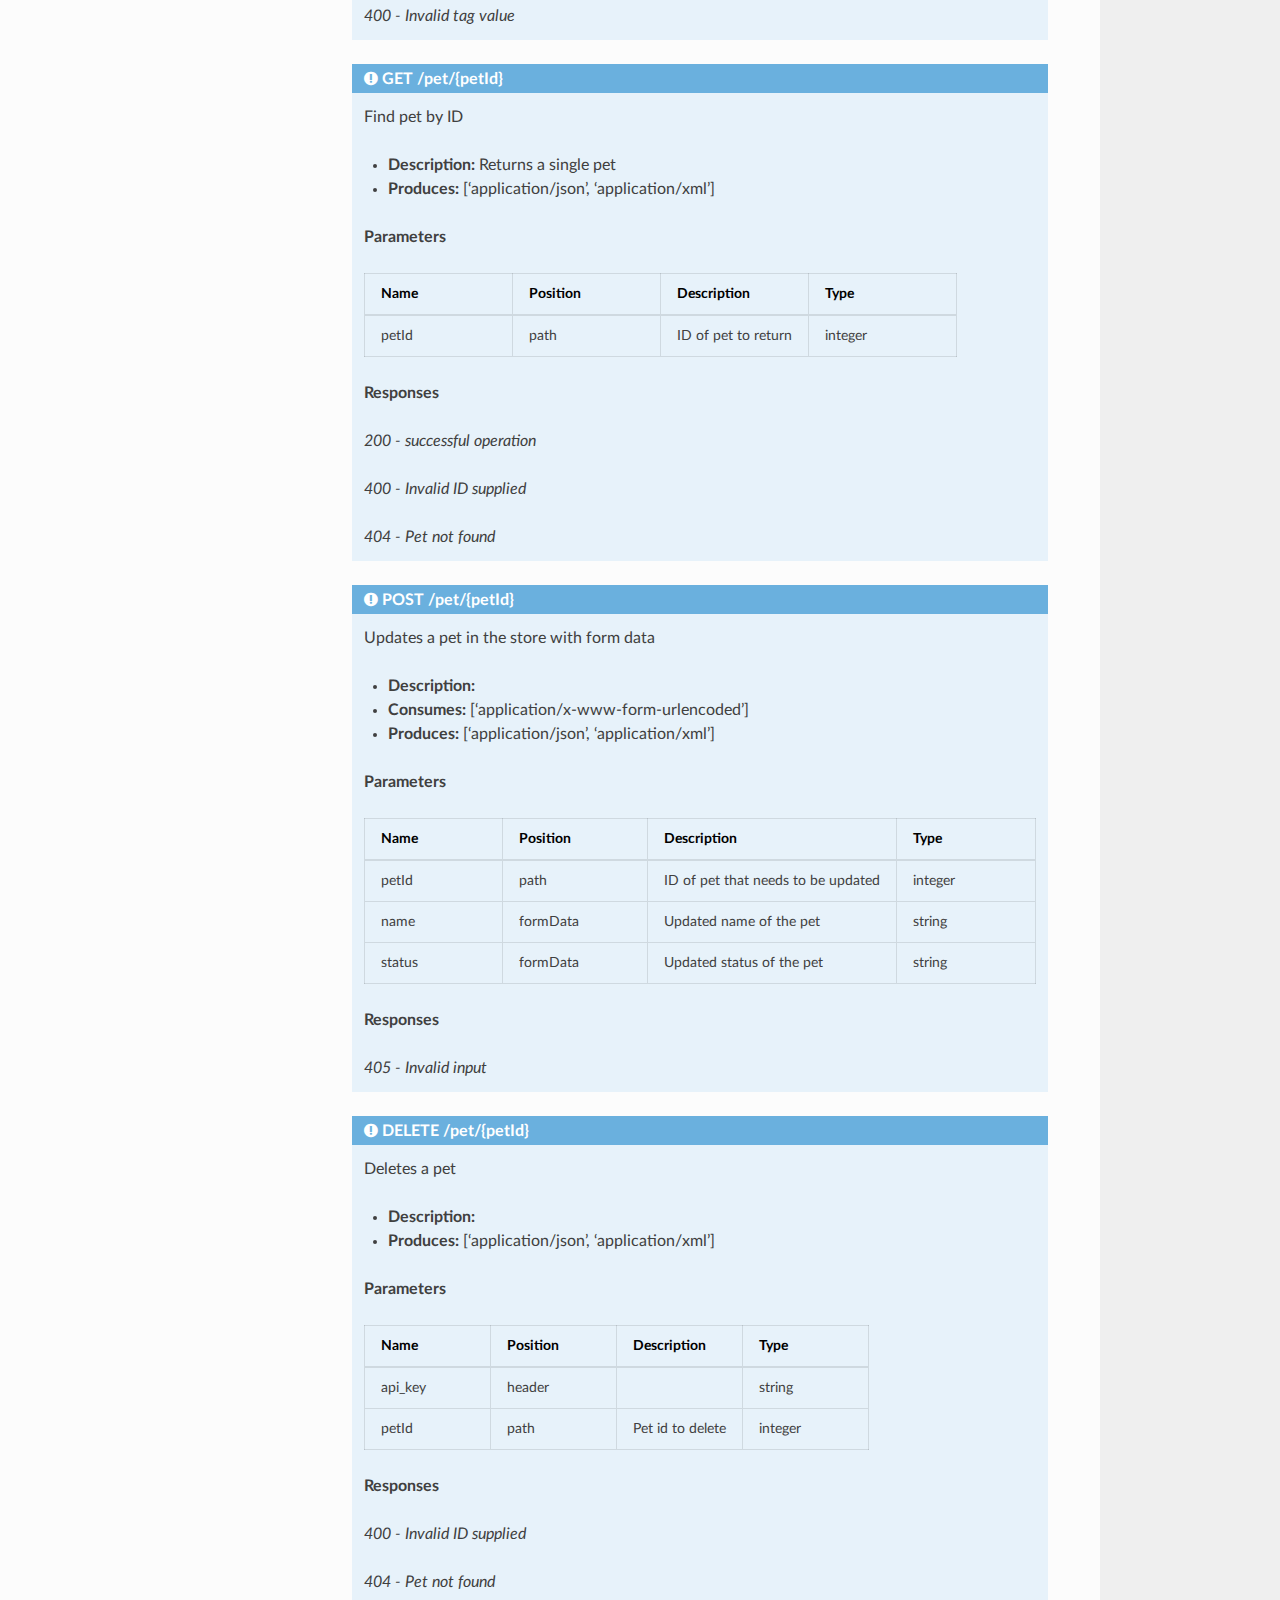
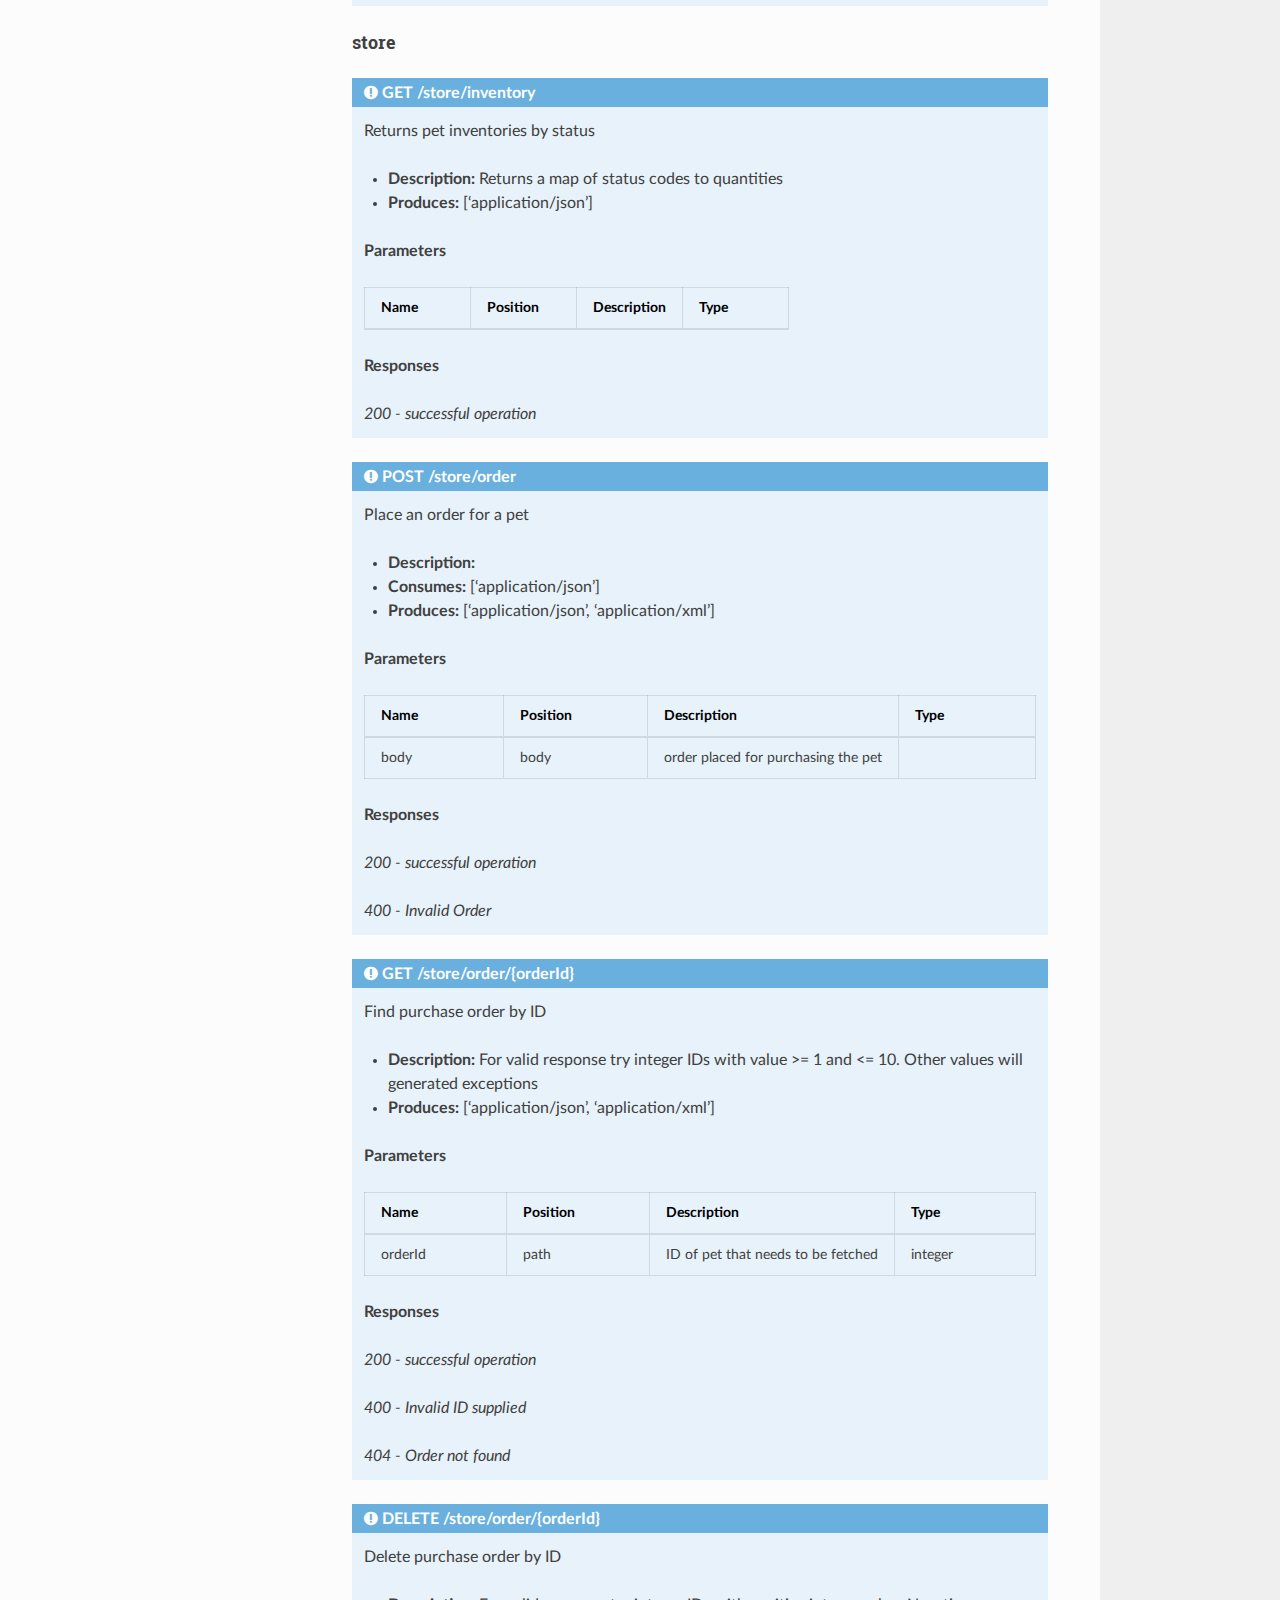
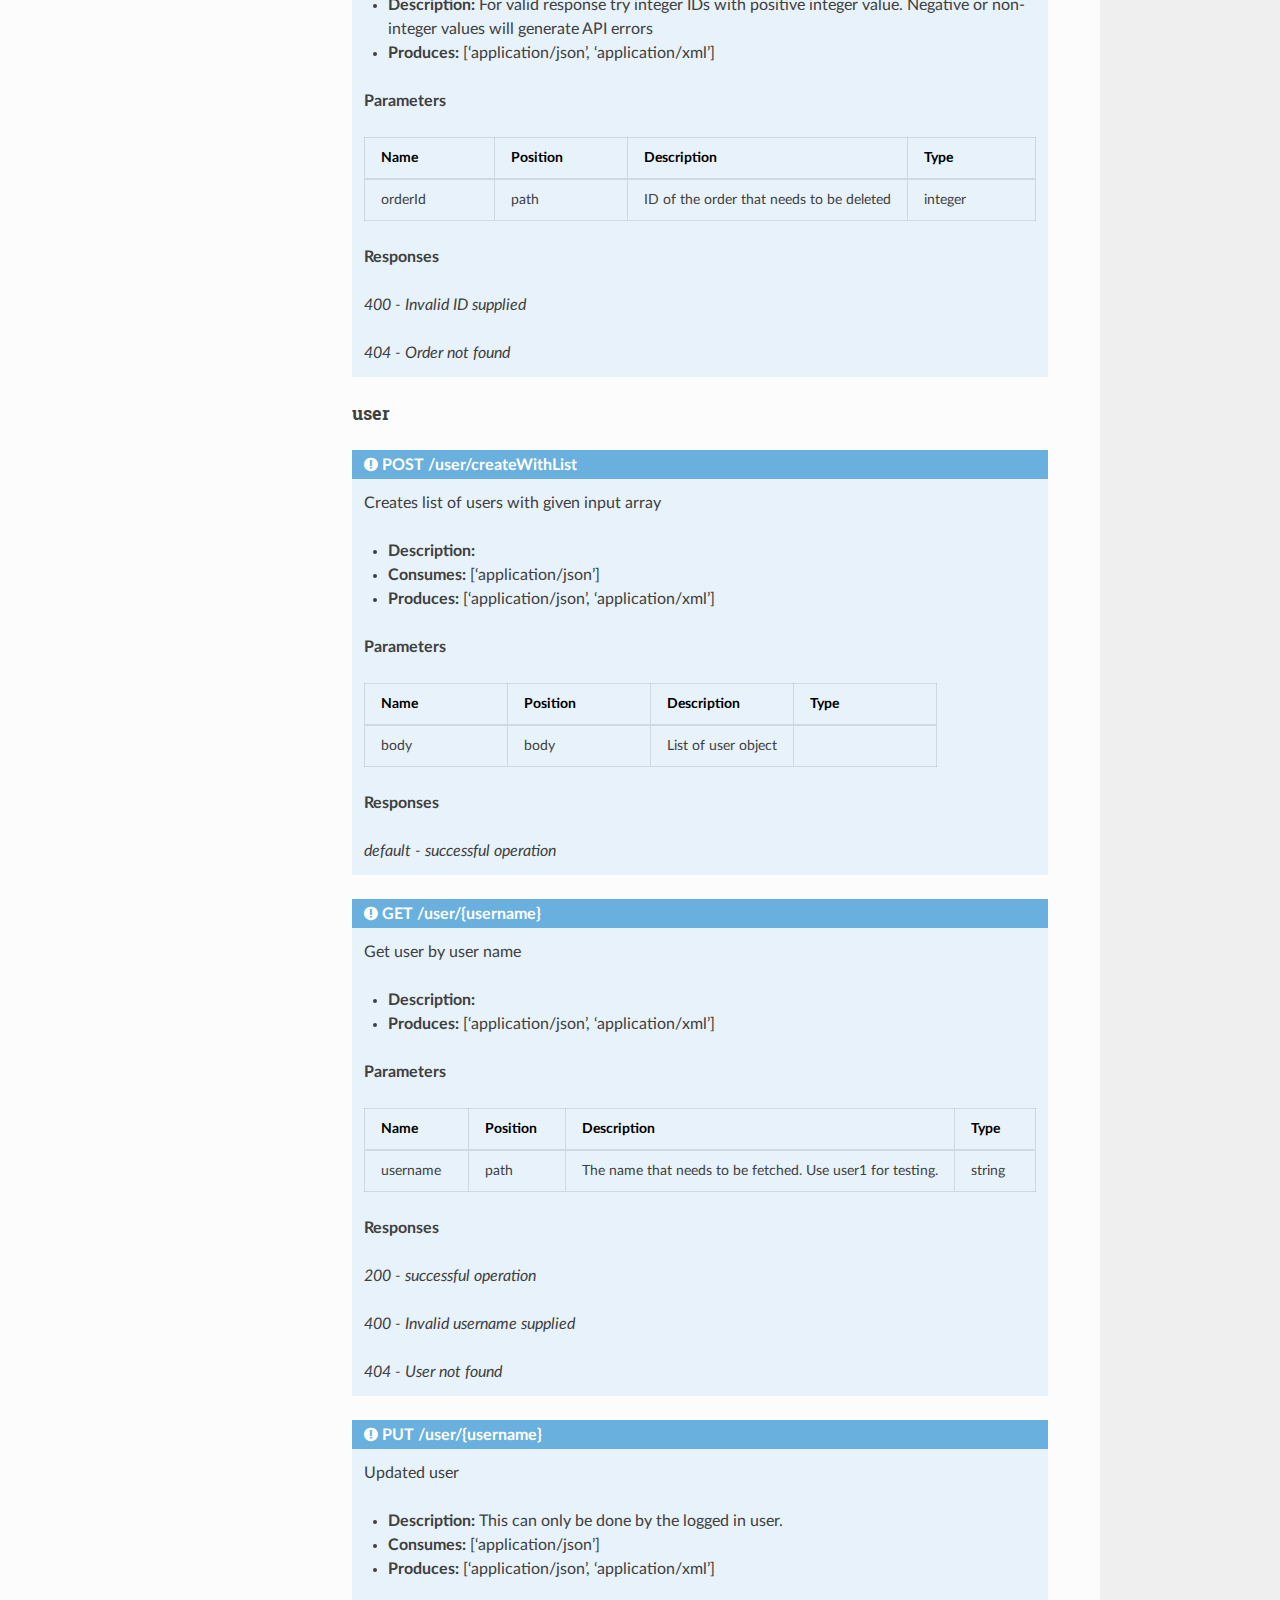
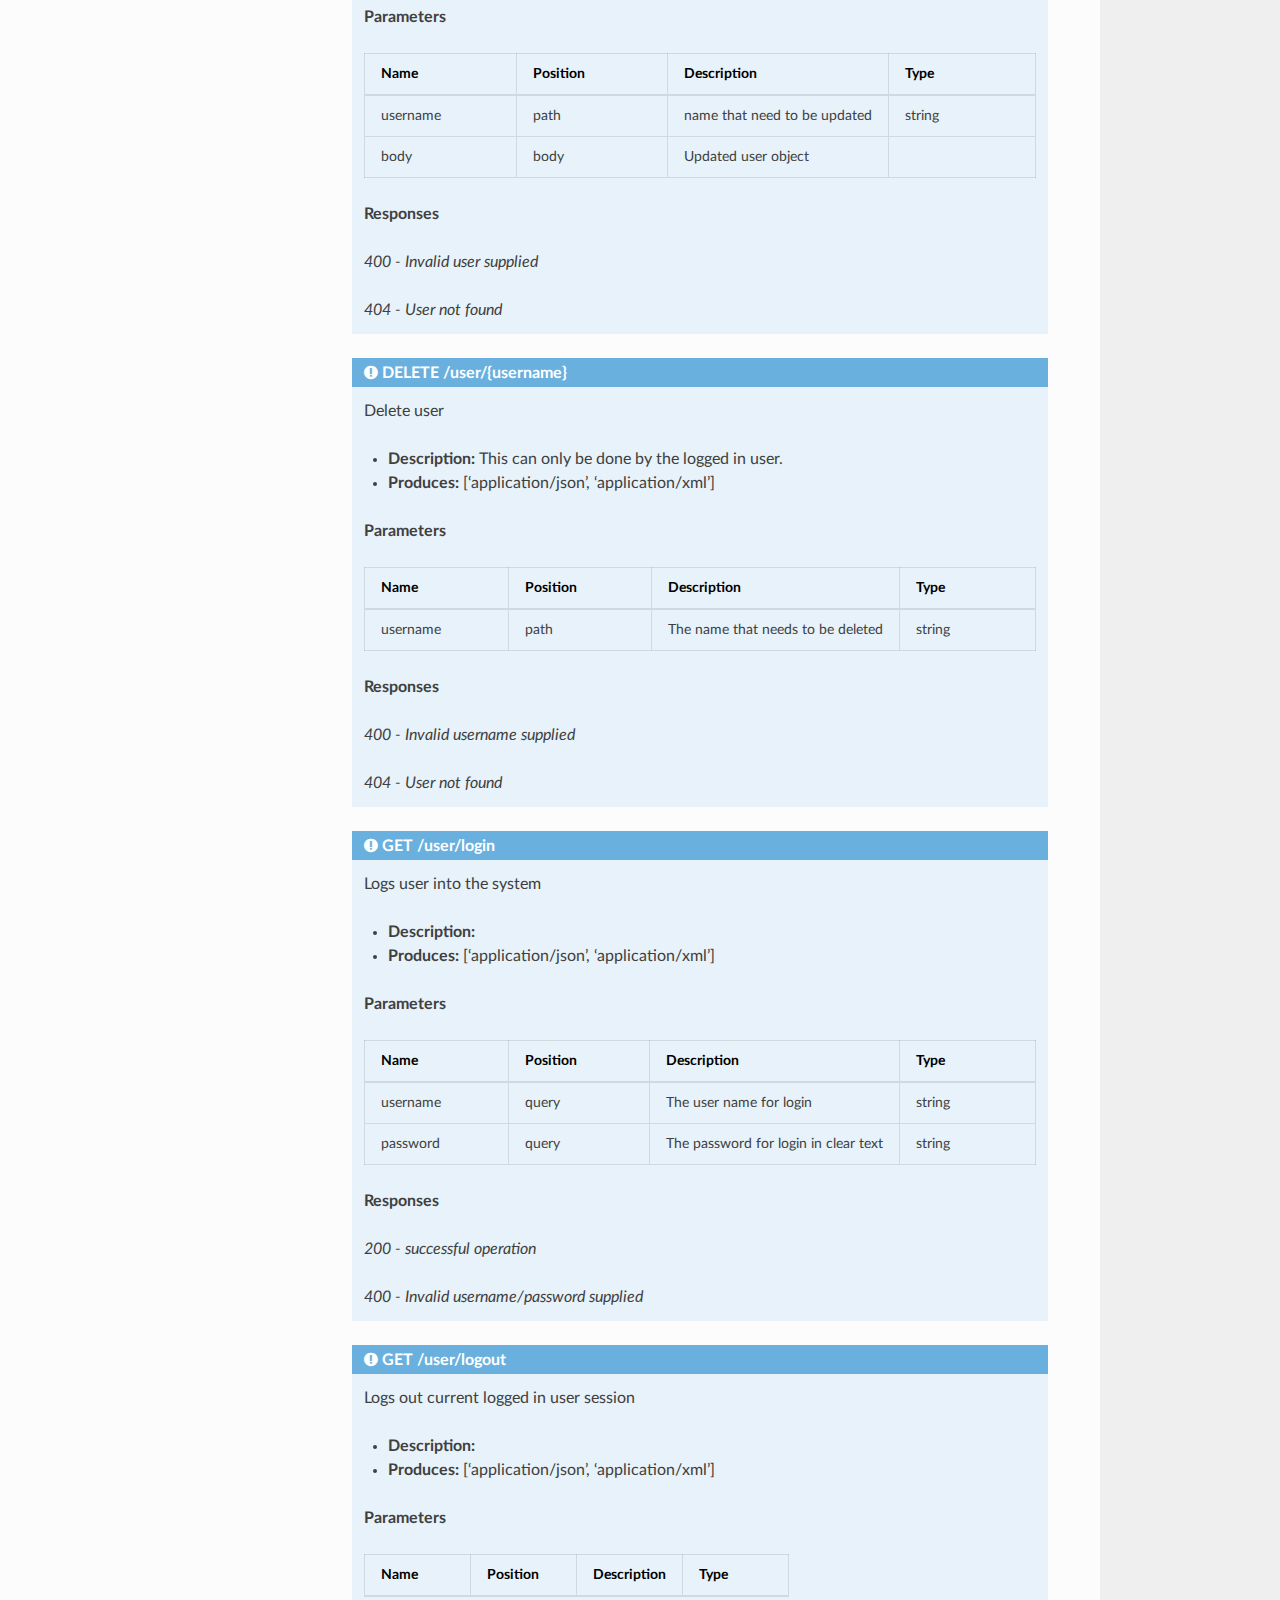
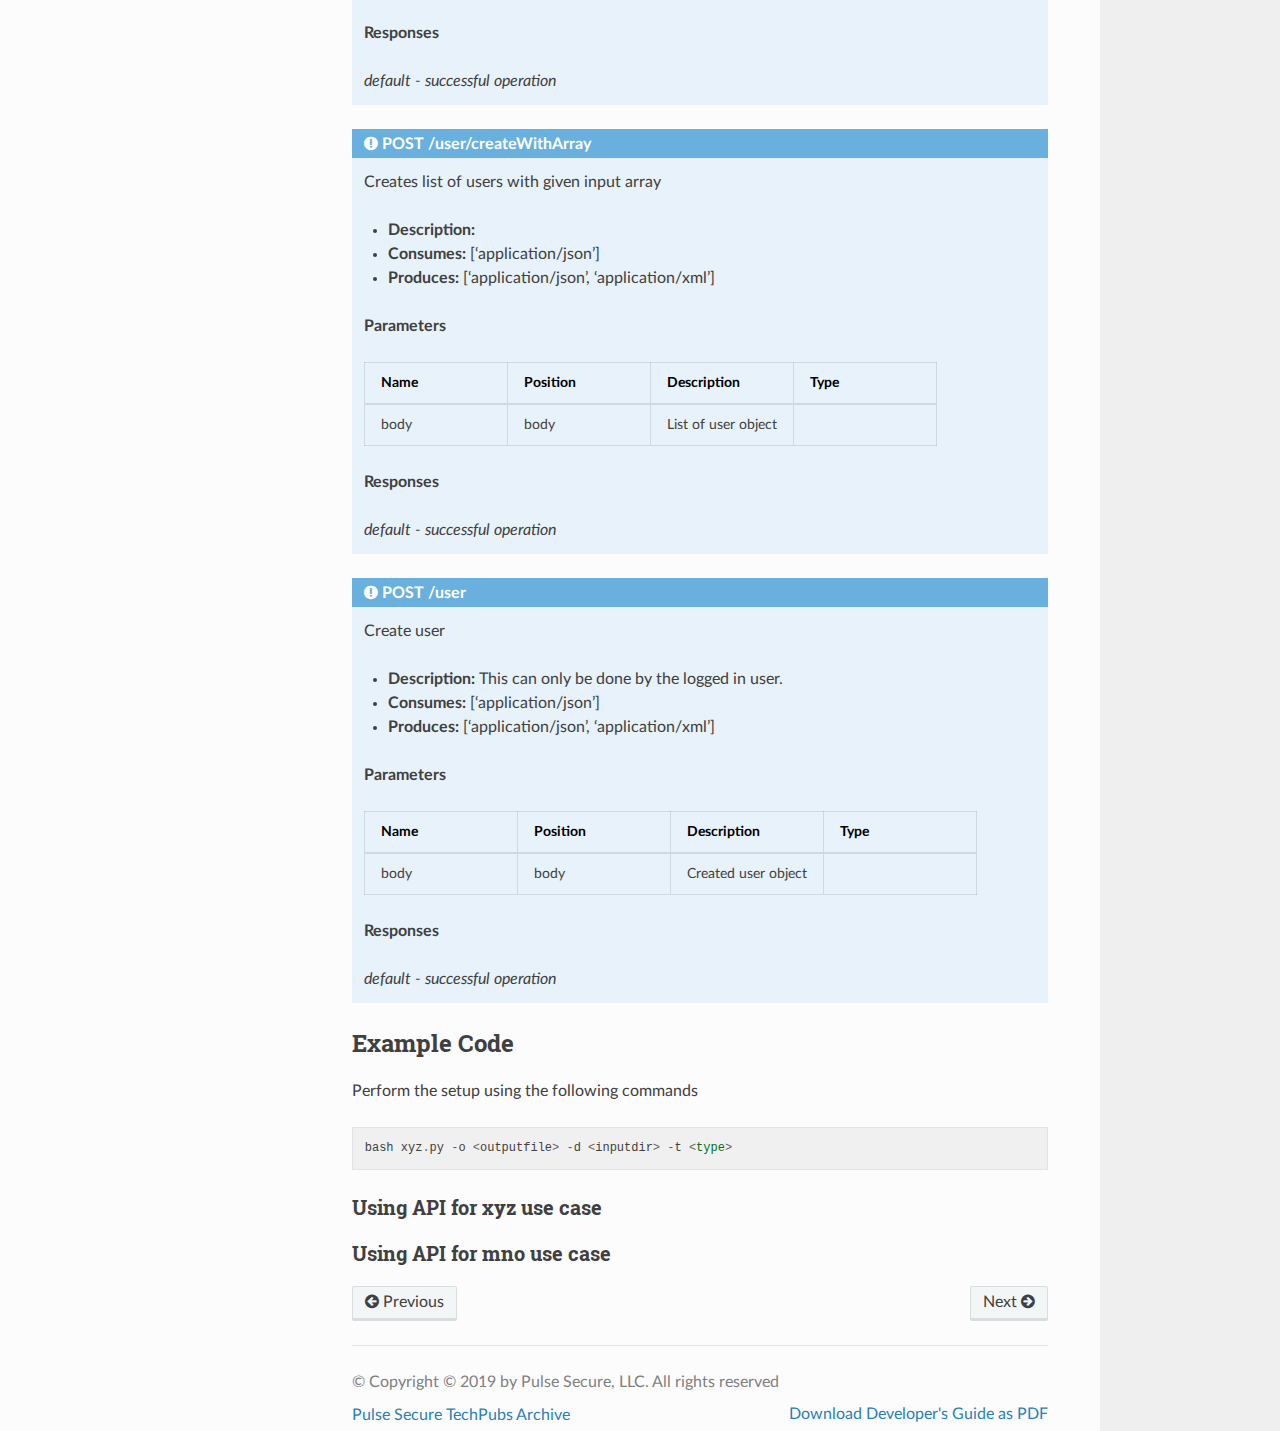
==== commit 0a4f7931: "Deploy shaloo/psdemo to github.com/shaloo/psdemo.git:gh-pages" ====
--- a/dev-guide.html
+++ b/dev-guide.html
@@ -541,6 +541,36 @@
 <div class="section" id="store">
 <h4><a class="toc-backref" href="#id5">store</a><a class="headerlink" href="#store" title="Permalink to this headline">¶</a></h4>
 <div class="admonition">
+<p class="first admonition-title">GET /store/inventory</p>
+<p>Returns pet inventories by status<ul class="simple">
+<li><strong>Description: 
+</strong>Returns a map of status codes to quantities</li>
+<li><strong>Produces: 
+</strong>[‘application/json’]</li>
+</ul>
+</p>
+<p><strong>Parameters</strong></p>
+<table border="1" class="docutils">
+<colgroup>
+<col width="25%" />
+<col width="25%" />
+<col width="25%" />
+<col width="25%" />
+</colgroup>
+<thead valign="bottom">
+<tr class="row-odd"><th class="head">Name</th>
+<th class="head">Position</th>
+<th class="head">Description</th>
+<th class="head">Type</th>
+</tr>
+</thead>
+<tbody valign="top">
+</tbody>
+</table>
+<p><strong>Responses</strong></p>
+<p class="last"><em>200 - successful operation</em></p>
+</div>
+<div class="admonition">
 <p class="first admonition-title">POST /store/order</p>
 <p>Place an order for a pet<ul class="simple">
 <li><strong>Description: 
@@ -651,41 +681,11 @@
 <p><em>400 - Invalid ID supplied</em></p>
 <p class="last"><em>404 - Order not found</em></p>
 </div>
-<div class="admonition">
-<p class="first admonition-title">GET /store/inventory</p>
-<p>Returns pet inventories by status<ul class="simple">
-<li><strong>Description: 
-</strong>Returns a map of status codes to quantities</li>
-<li><strong>Produces: 
-</strong>[‘application/json’]</li>
-</ul>
-</p>
-<p><strong>Parameters</strong></p>
-<table border="1" class="docutils">
-<colgroup>
-<col width="25%" />
-<col width="25%" />
-<col width="25%" />
-<col width="25%" />
-</colgroup>
-<thead valign="bottom">
-<tr class="row-odd"><th class="head">Name</th>
-<th class="head">Position</th>
-<th class="head">Description</th>
-<th class="head">Type</th>
-</tr>
-</thead>
-<tbody valign="top">
-</tbody>
-</table>
-<p><strong>Responses</strong></p>
-<p class="last"><em>200 - successful operation</em></p>
-</div>
 </div>
 <div class="section" id="user">
 <h4><a class="toc-backref" href="#id6">user</a><a class="headerlink" href="#user" title="Permalink to this headline">¶</a></h4>
 <div class="admonition">
-<p class="first admonition-title">POST /user/createWithArray</p>
+<p class="first admonition-title">POST /user/createWithList</p>
 <p>Creates list of users with given input array<ul class="simple">
 <li><strong>Description: 
 </strong></li>
@@ -722,7 +722,194 @@
 <p class="last"><em>default - successful operation</em></p>
 </div>
 <div class="admonition">
-<p class="first admonition-title">POST /user/createWithList</p>
+<p class="first admonition-title">GET /user/{username}</p>
+<p>Get user by user name<ul class="simple">
+<li><strong>Description: 
+</strong></li>
+<li><strong>Produces: 
+</strong>[‘application/json’, ‘application/xml’]</li>
+</ul>
+</p>
+<p><strong>Parameters</strong></p>
+<table border="1" class="docutils">
+<colgroup>
+<col width="25%" />
+<col width="25%" />
+<col width="25%" />
+<col width="25%" />
+</colgroup>
+<thead valign="bottom">
+<tr class="row-odd"><th class="head">Name</th>
+<th class="head">Position</th>
+<th class="head">Description</th>
+<th class="head">Type</th>
+</tr>
+</thead>
+<tbody valign="top">
+<tr class="row-even"><td>username</td>
+<td>path</td>
+<td>The name that needs to be fetched. Use user1 for testing. </td>
+<td>string</td>
+</tr>
+</tbody>
+</table>
+<p><strong>Responses</strong></p>
+<p><em>200 - successful operation</em></p>
+<p><em>400 - Invalid username supplied</em></p>
+<p class="last"><em>404 - User not found</em></p>
+</div>
+<div class="admonition">
+<p class="first admonition-title">PUT /user/{username}</p>
+<p>Updated user<ul class="simple">
+<li><strong>Description: 
+</strong>This can only be done by the logged in user.</li>
+<li><strong>Consumes: 
+</strong>[‘application/json’]</li>
+<li><strong>Produces: 
+</strong>[‘application/json’, ‘application/xml’]</li>
+</ul>
+</p>
+<p><strong>Parameters</strong></p>
+<table border="1" class="docutils">
+<colgroup>
+<col width="25%" />
+<col width="25%" />
+<col width="25%" />
+<col width="25%" />
+</colgroup>
+<thead valign="bottom">
+<tr class="row-odd"><th class="head">Name</th>
+<th class="head">Position</th>
+<th class="head">Description</th>
+<th class="head">Type</th>
+</tr>
+</thead>
+<tbody valign="top">
+<tr class="row-even"><td>username</td>
+<td>path</td>
+<td>name that need to be updated</td>
+<td>string</td>
+</tr>
+<tr class="row-odd"><td>body</td>
+<td>body</td>
+<td>Updated user object</td>
+<td></td>
+</tr>
+</tbody>
+</table>
+<p><strong>Responses</strong></p>
+<p><em>400 - Invalid user supplied</em></p>
+<p class="last"><em>404 - User not found</em></p>
+</div>
+<div class="admonition">
+<p class="first admonition-title">DELETE /user/{username}</p>
+<p>Delete user<ul class="simple">
+<li><strong>Description: 
+</strong>This can only be done by the logged in user.</li>
+<li><strong>Produces: 
+</strong>[‘application/json’, ‘application/xml’]</li>
+</ul>
+</p>
+<p><strong>Parameters</strong></p>
+<table border="1" class="docutils">
+<colgroup>
+<col width="25%" />
+<col width="25%" />
+<col width="25%" />
+<col width="25%" />
+</colgroup>
+<thead valign="bottom">
+<tr class="row-odd"><th class="head">Name</th>
+<th class="head">Position</th>
+<th class="head">Description</th>
+<th class="head">Type</th>
+</tr>
+</thead>
+<tbody valign="top">
+<tr class="row-even"><td>username</td>
+<td>path</td>
+<td>The name that needs to be deleted</td>
+<td>string</td>
+</tr>
+</tbody>
+</table>
+<p><strong>Responses</strong></p>
+<p><em>400 - Invalid username supplied</em></p>
+<p class="last"><em>404 - User not found</em></p>
+</div>
+<div class="admonition">
+<p class="first admonition-title">GET /user/login</p>
+<p>Logs user into the system<ul class="simple">
+<li><strong>Description: 
+</strong></li>
+<li><strong>Produces: 
+</strong>[‘application/json’, ‘application/xml’]</li>
+</ul>
+</p>
+<p><strong>Parameters</strong></p>
+<table border="1" class="docutils">
+<colgroup>
+<col width="25%" />
+<col width="25%" />
+<col width="25%" />
+<col width="25%" />
+</colgroup>
+<thead valign="bottom">
+<tr class="row-odd"><th class="head">Name</th>
+<th class="head">Position</th>
+<th class="head">Description</th>
+<th class="head">Type</th>
+</tr>
+</thead>
+<tbody valign="top">
+<tr class="row-even"><td>username</td>
+<td>query</td>
+<td>The user name for login</td>
+<td>string</td>
+</tr>
+<tr class="row-odd"><td>password</td>
+<td>query</td>
+<td>The password for login in clear text</td>
+<td>string</td>
+</tr>
+</tbody>
+</table>
+<p><strong>Responses</strong></p>
+<p><em>200 - successful operation</em></p>
+<p class="last"><em>400 - Invalid username/password supplied</em></p>
+</div>
+<div class="admonition">
+<p class="first admonition-title">GET /user/logout</p>
+<p>Logs out current logged in user session<ul class="simple">
+<li><strong>Description: 
+</strong></li>
+<li><strong>Produces: 
+</strong>[‘application/json’, ‘application/xml’]</li>
+</ul>
+</p>
+<p><strong>Parameters</strong></p>
+<table border="1" class="docutils">
+<colgroup>
+<col width="25%" />
+<col width="25%" />
+<col width="25%" />
+<col width="25%" />
+</colgroup>
+<thead valign="bottom">
+<tr class="row-odd"><th class="head">Name</th>
+<th class="head">Position</th>
+<th class="head">Description</th>
+<th class="head">Type</th>
+</tr>
+</thead>
+<tbody valign="top">
+</tbody>
+</table>
+<p><strong>Responses</strong></p>
+<p class="last"><em>default - successful operation</em></p>
+</div>
+<div class="admonition">
+<p class="first admonition-title">POST /user/createWithArray</p>
 <p>Creates list of users with given input array<ul class="simple">
 <li><strong>Description: 
 </strong></li>
@@ -753,193 +940,6 @@
 <td>List of user object</td>
 <td></td>
 </tr>
-</tbody>
-</table>
-<p><strong>Responses</strong></p>
-<p class="last"><em>default - successful operation</em></p>
-</div>
-<div class="admonition">
-<p class="first admonition-title">GET /user/{username}</p>
-<p>Get user by user name<ul class="simple">
-<li><strong>Description: 
-</strong></li>
-<li><strong>Produces: 
-</strong>[‘application/json’, ‘application/xml’]</li>
-</ul>
-</p>
-<p><strong>Parameters</strong></p>
-<table border="1" class="docutils">
-<colgroup>
-<col width="25%" />
-<col width="25%" />
-<col width="25%" />
-<col width="25%" />
-</colgroup>
-<thead valign="bottom">
-<tr class="row-odd"><th class="head">Name</th>
-<th class="head">Position</th>
-<th class="head">Description</th>
-<th class="head">Type</th>
-</tr>
-</thead>
-<tbody valign="top">
-<tr class="row-even"><td>username</td>
-<td>path</td>
-<td>The name that needs to be fetched. Use user1 for testing. </td>
-<td>string</td>
-</tr>
-</tbody>
-</table>
-<p><strong>Responses</strong></p>
-<p><em>200 - successful operation</em></p>
-<p><em>400 - Invalid username supplied</em></p>
-<p class="last"><em>404 - User not found</em></p>
-</div>
-<div class="admonition">
-<p class="first admonition-title">PUT /user/{username}</p>
-<p>Updated user<ul class="simple">
-<li><strong>Description: 
-</strong>This can only be done by the logged in user.</li>
-<li><strong>Consumes: 
-</strong>[‘application/json’]</li>
-<li><strong>Produces: 
-</strong>[‘application/json’, ‘application/xml’]</li>
-</ul>
-</p>
-<p><strong>Parameters</strong></p>
-<table border="1" class="docutils">
-<colgroup>
-<col width="25%" />
-<col width="25%" />
-<col width="25%" />
-<col width="25%" />
-</colgroup>
-<thead valign="bottom">
-<tr class="row-odd"><th class="head">Name</th>
-<th class="head">Position</th>
-<th class="head">Description</th>
-<th class="head">Type</th>
-</tr>
-</thead>
-<tbody valign="top">
-<tr class="row-even"><td>username</td>
-<td>path</td>
-<td>name that need to be updated</td>
-<td>string</td>
-</tr>
-<tr class="row-odd"><td>body</td>
-<td>body</td>
-<td>Updated user object</td>
-<td></td>
-</tr>
-</tbody>
-</table>
-<p><strong>Responses</strong></p>
-<p><em>400 - Invalid user supplied</em></p>
-<p class="last"><em>404 - User not found</em></p>
-</div>
-<div class="admonition">
-<p class="first admonition-title">DELETE /user/{username}</p>
-<p>Delete user<ul class="simple">
-<li><strong>Description: 
-</strong>This can only be done by the logged in user.</li>
-<li><strong>Produces: 
-</strong>[‘application/json’, ‘application/xml’]</li>
-</ul>
-</p>
-<p><strong>Parameters</strong></p>
-<table border="1" class="docutils">
-<colgroup>
-<col width="25%" />
-<col width="25%" />
-<col width="25%" />
-<col width="25%" />
-</colgroup>
-<thead valign="bottom">
-<tr class="row-odd"><th class="head">Name</th>
-<th class="head">Position</th>
-<th class="head">Description</th>
-<th class="head">Type</th>
-</tr>
-</thead>
-<tbody valign="top">
-<tr class="row-even"><td>username</td>
-<td>path</td>
-<td>The name that needs to be deleted</td>
-<td>string</td>
-</tr>
-</tbody>
-</table>
-<p><strong>Responses</strong></p>
-<p><em>400 - Invalid username supplied</em></p>
-<p class="last"><em>404 - User not found</em></p>
-</div>
-<div class="admonition">
-<p class="first admonition-title">GET /user/login</p>
-<p>Logs user into the system<ul class="simple">
-<li><strong>Description: 
-</strong></li>
-<li><strong>Produces: 
-</strong>[‘application/json’, ‘application/xml’]</li>
-</ul>
-</p>
-<p><strong>Parameters</strong></p>
-<table border="1" class="docutils">
-<colgroup>
-<col width="25%" />
-<col width="25%" />
-<col width="25%" />
-<col width="25%" />
-</colgroup>
-<thead valign="bottom">
-<tr class="row-odd"><th class="head">Name</th>
-<th class="head">Position</th>
-<th class="head">Description</th>
-<th class="head">Type</th>
-</tr>
-</thead>
-<tbody valign="top">
-<tr class="row-even"><td>username</td>
-<td>query</td>
-<td>The user name for login</td>
-<td>string</td>
-</tr>
-<tr class="row-odd"><td>password</td>
-<td>query</td>
-<td>The password for login in clear text</td>
-<td>string</td>
-</tr>
-</tbody>
-</table>
-<p><strong>Responses</strong></p>
-<p><em>200 - successful operation</em></p>
-<p class="last"><em>400 - Invalid username/password supplied</em></p>
-</div>
-<div class="admonition">
-<p class="first admonition-title">GET /user/logout</p>
-<p>Logs out current logged in user session<ul class="simple">
-<li><strong>Description: 
-</strong></li>
-<li><strong>Produces: 
-</strong>[‘application/json’, ‘application/xml’]</li>
-</ul>
-</p>
-<p><strong>Parameters</strong></p>
-<table border="1" class="docutils">
-<colgroup>
-<col width="25%" />
-<col width="25%" />
-<col width="25%" />
-<col width="25%" />
-</colgroup>
-<thead valign="bottom">
-<tr class="row-odd"><th class="head">Name</th>
-<th class="head">Position</th>
-<th class="head">Description</th>
-<th class="head">Type</th>
-</tr>
-</thead>
-<tbody valign="top">
 </tbody>
 </table>
 <p><strong>Responses</strong></p>
--- a/_static/pygments.css
+++ b/_static/pygments.css
@@ -1,8 +1,8 @@
-pre { line-height: 125%; margin: 0; }
-td.linenos pre { color: #000000; background-color: #f0f0f0; padding: 0 5px 0 5px; }
-span.linenos { color: #000000; background-color: #f0f0f0; padding: 0 5px 0 5px; }
-td.linenos pre.special { color: #000000; background-color: #ffffc0; padding: 0 5px 0 5px; }
-span.linenos.special { color: #000000; background-color: #ffffc0; padding: 0 5px 0 5px; }
+pre { line-height: 125%; }
+td.linenos .normal { color: inherit; background-color: transparent; padding-left: 5px; padding-right: 5px; }
+span.linenos { color: inherit; background-color: transparent; padding-left: 5px; padding-right: 5px; }
+td.linenos .special { color: #000000; background-color: #ffffc0; padding-left: 5px; padding-right: 5px; }
+span.linenos.special { color: #000000; background-color: #ffffc0; padding-left: 5px; padding-right: 5px; }
 .highlight .hll { background-color: #ffffcc }
 .highlight { background: #f0f0f0; }
 .highlight .c { color: #60a0b0; font-style: italic } /* Comment */
